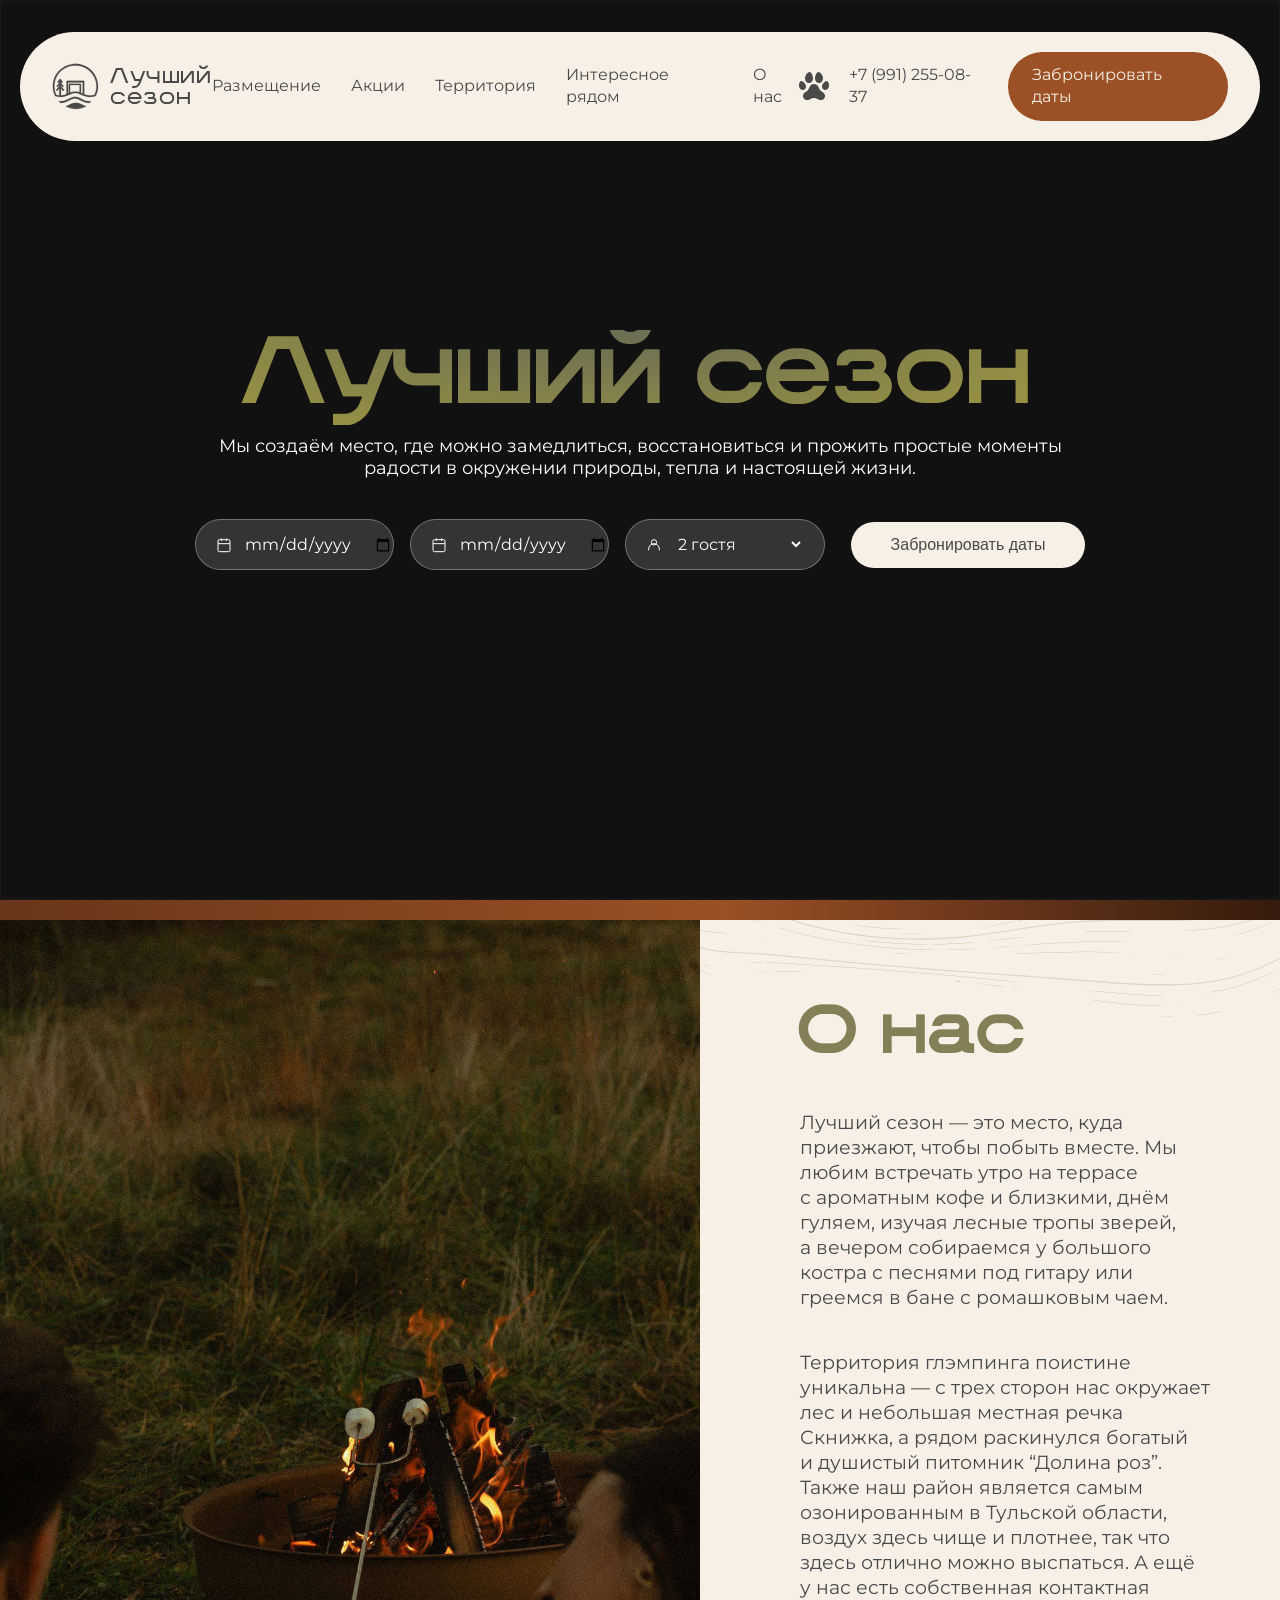
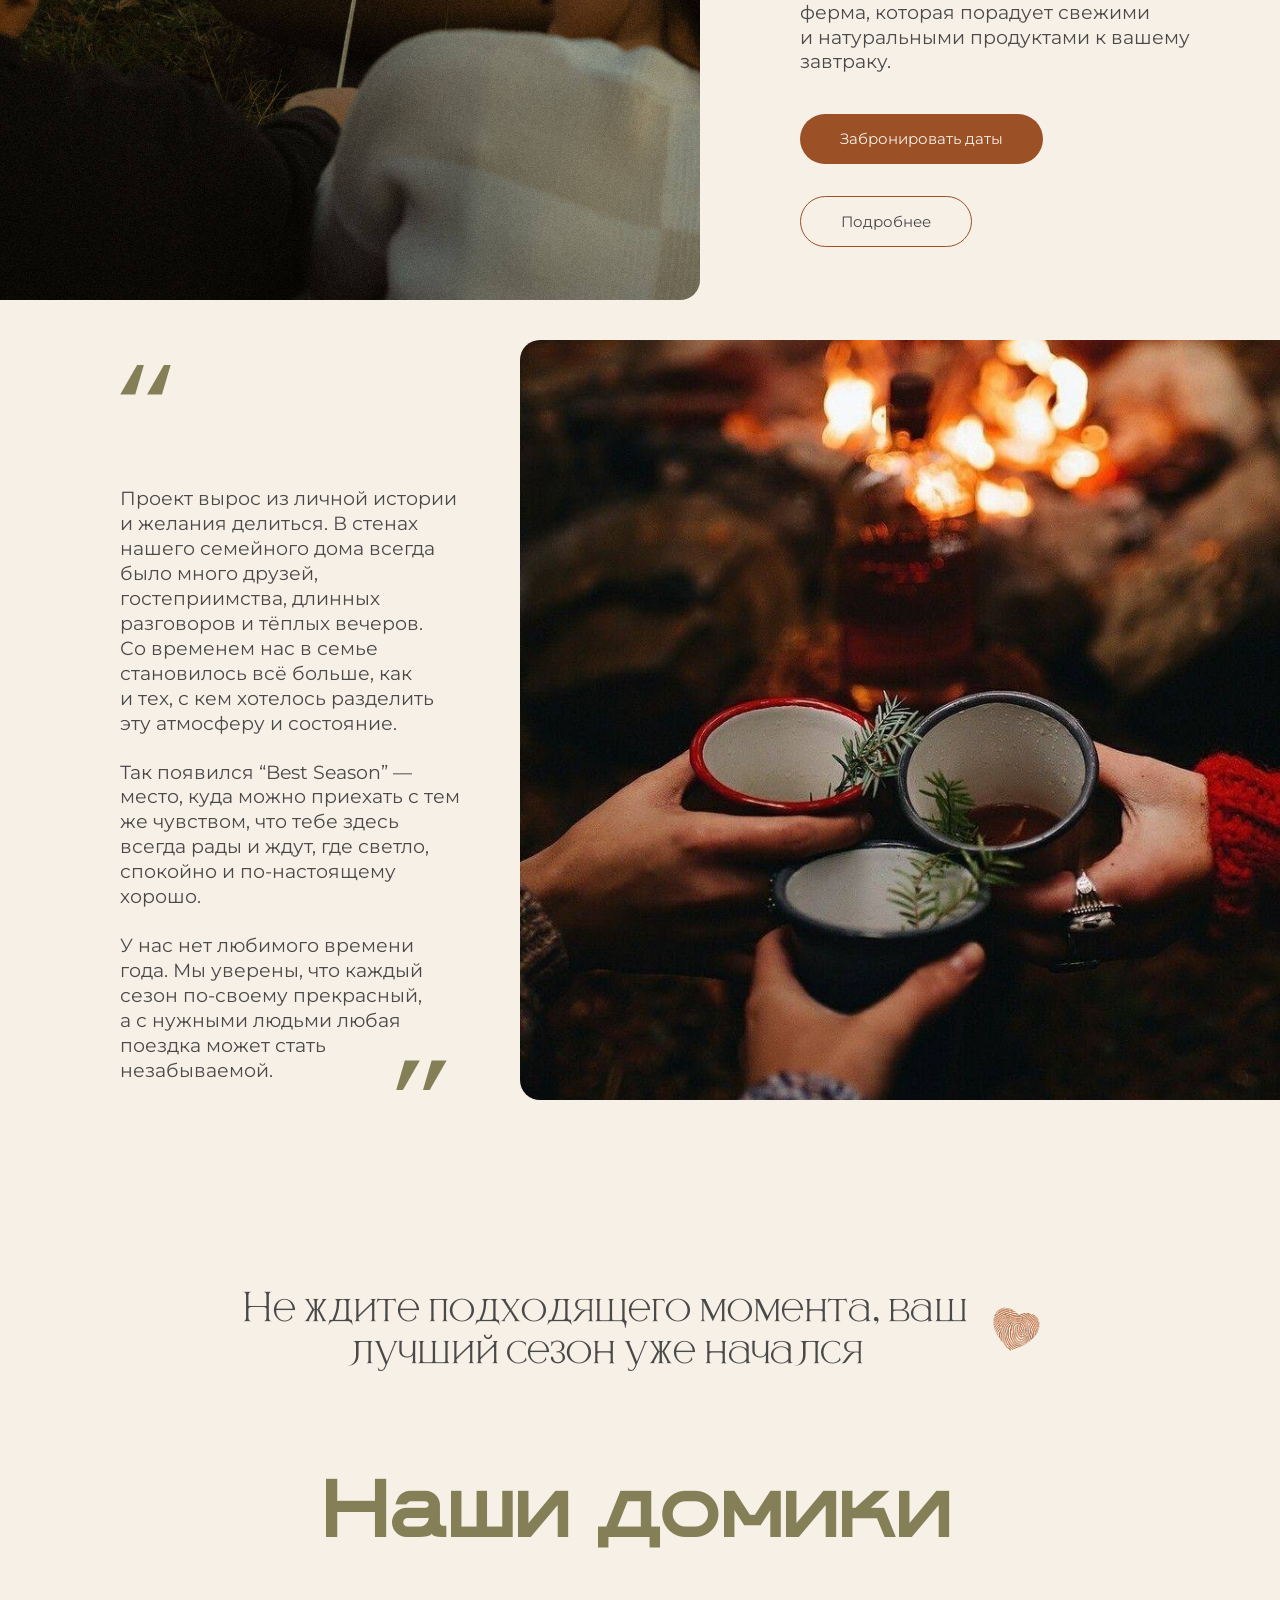
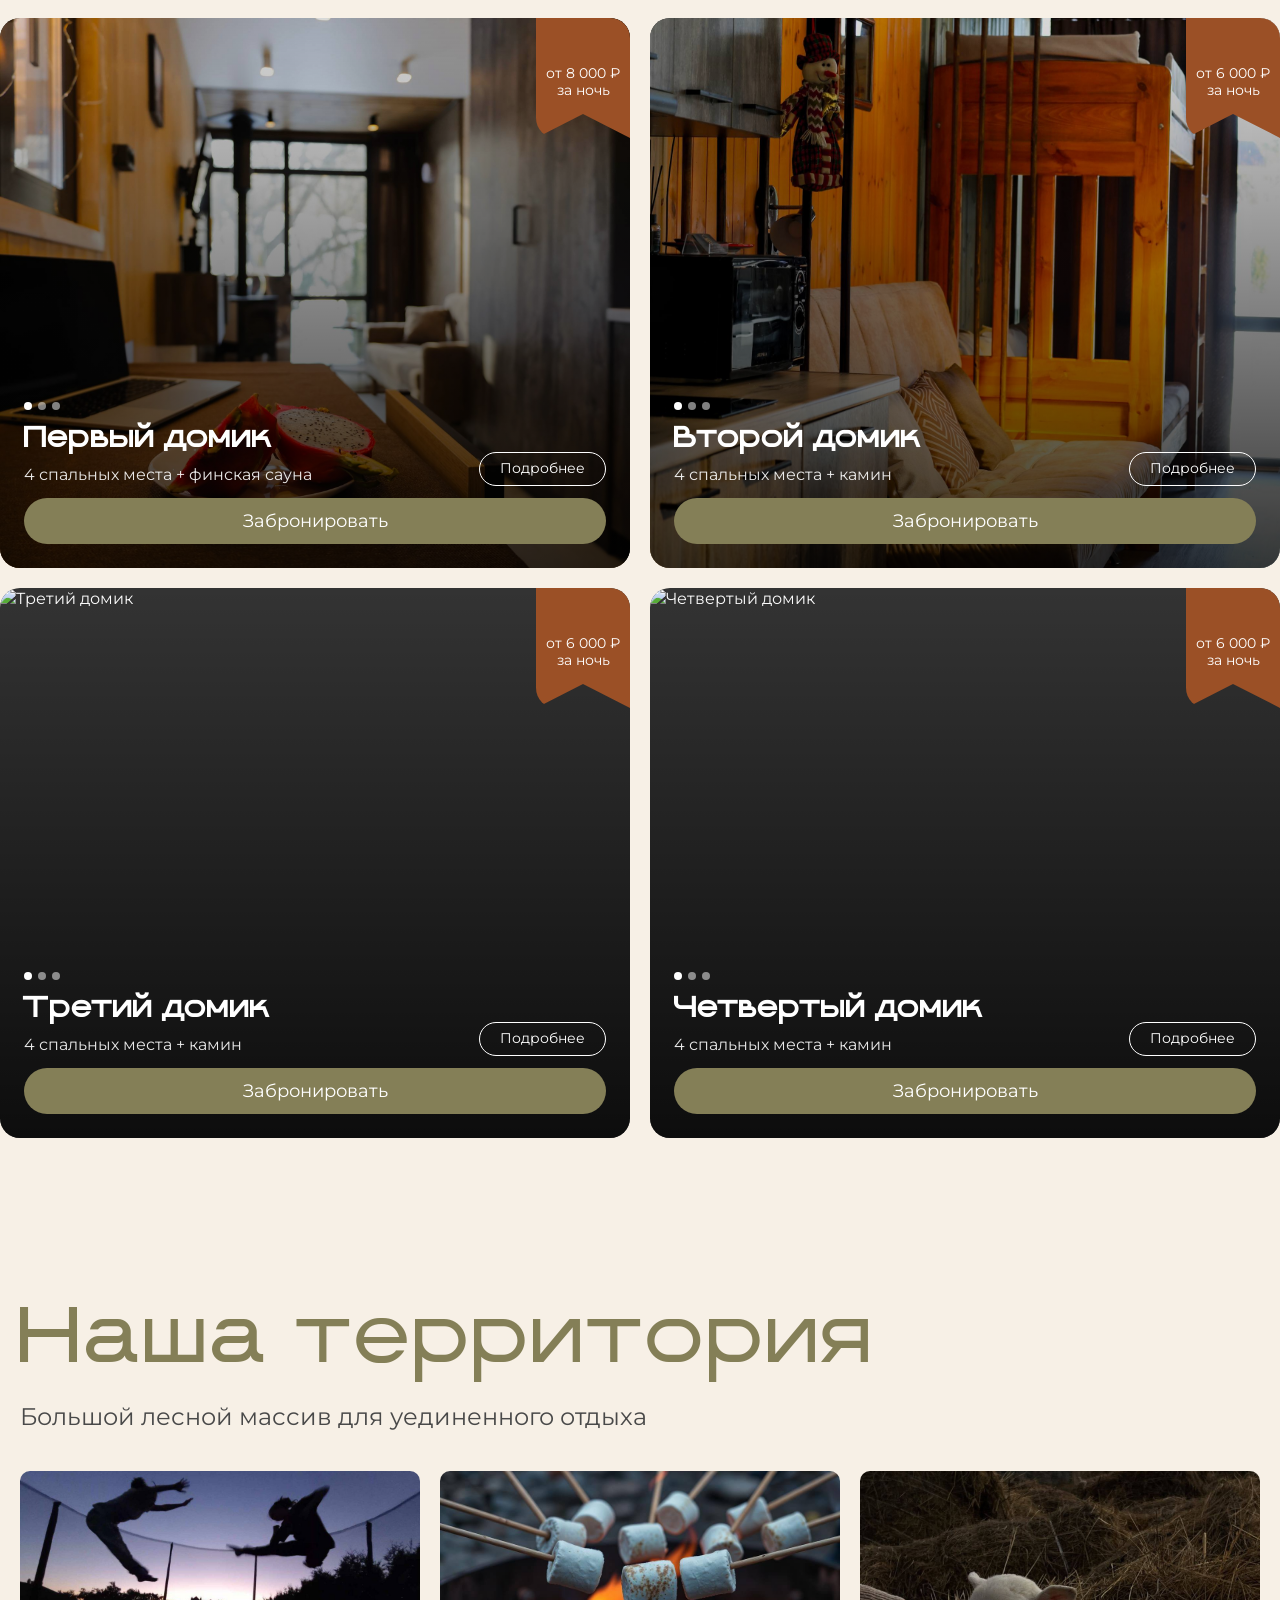
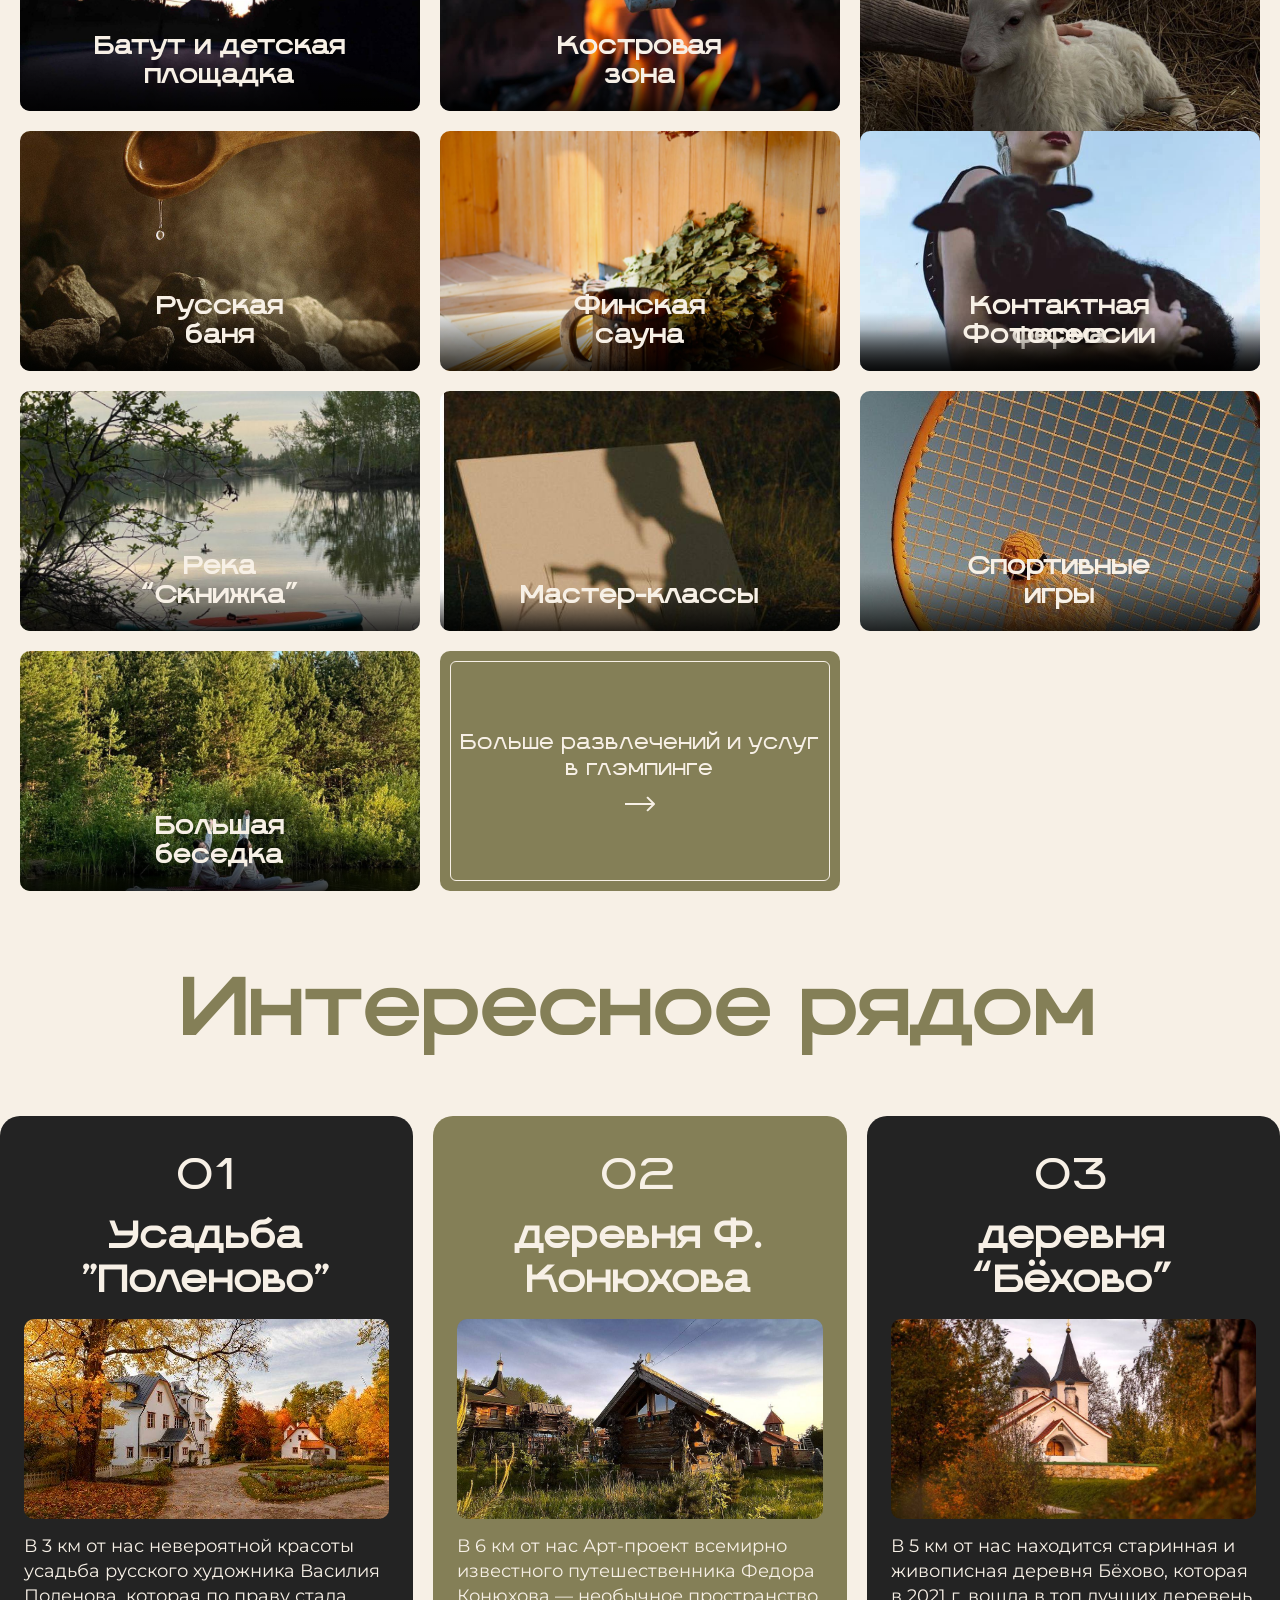
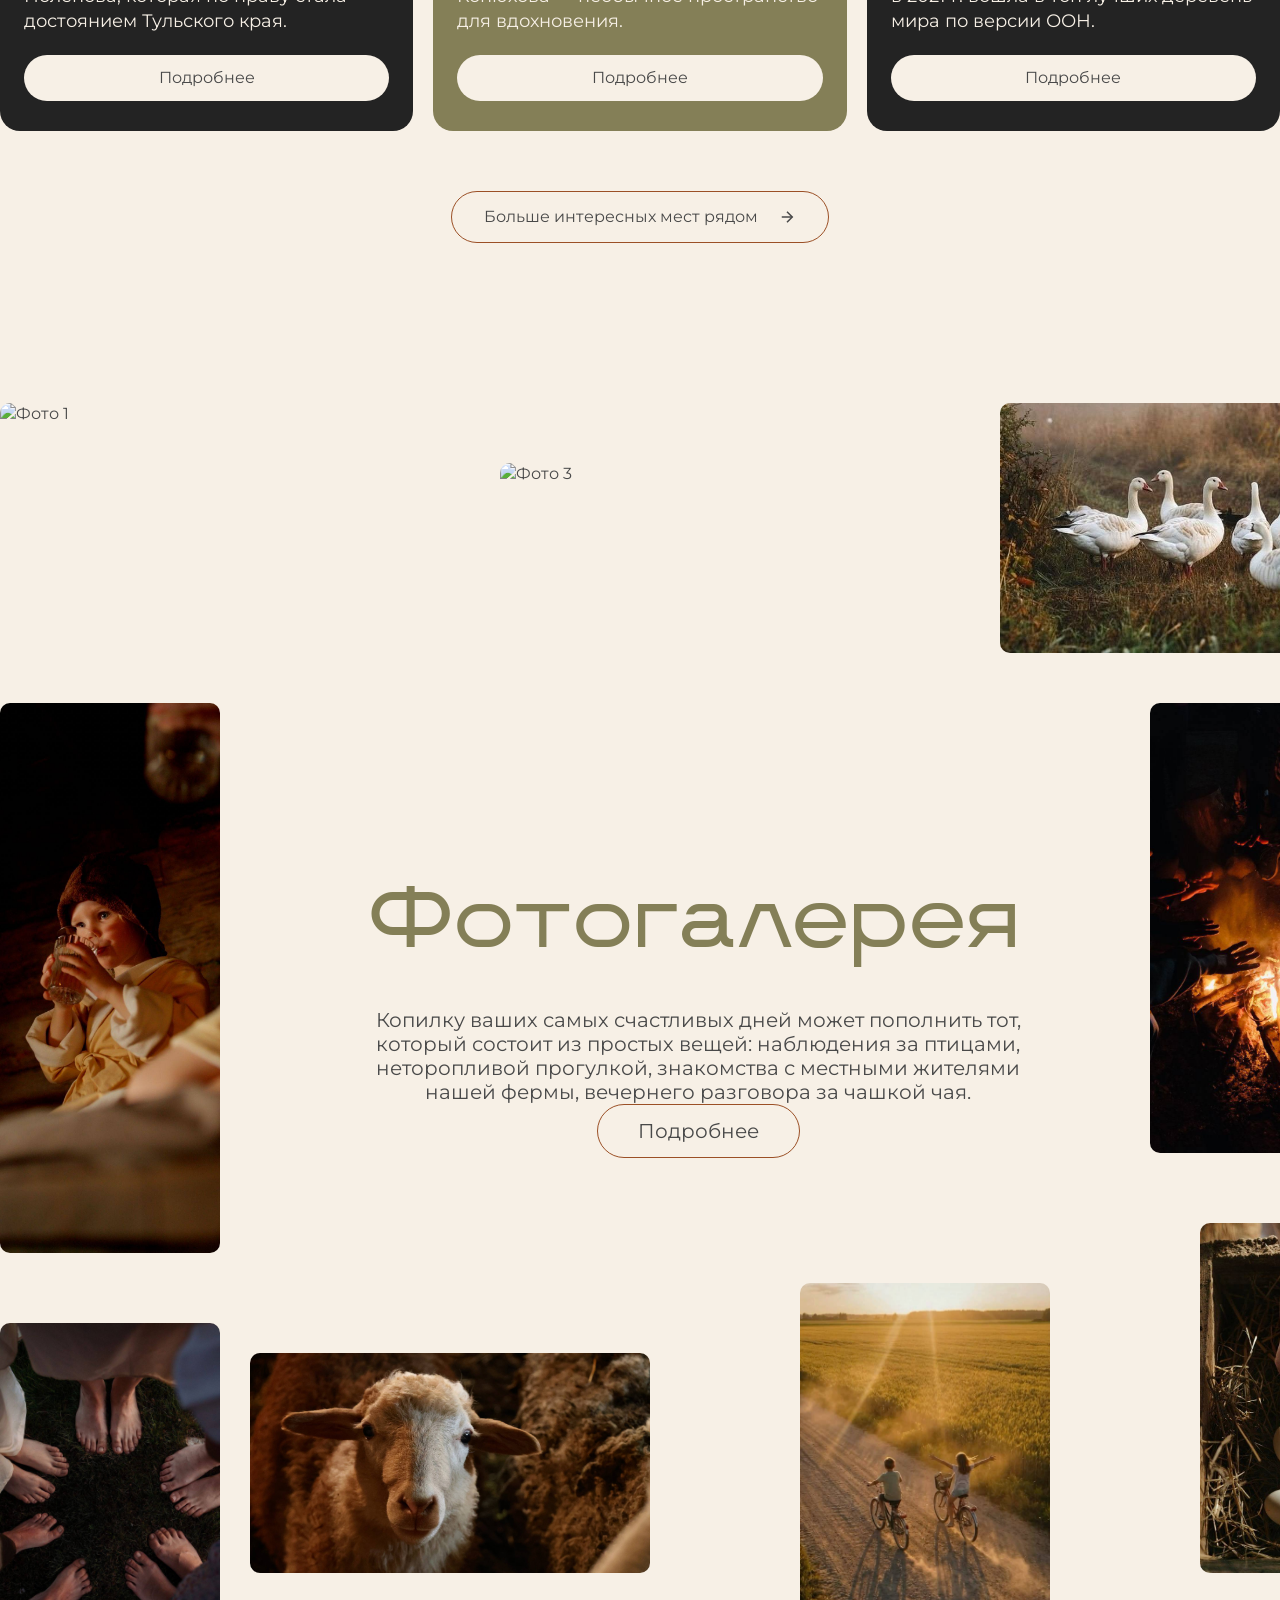
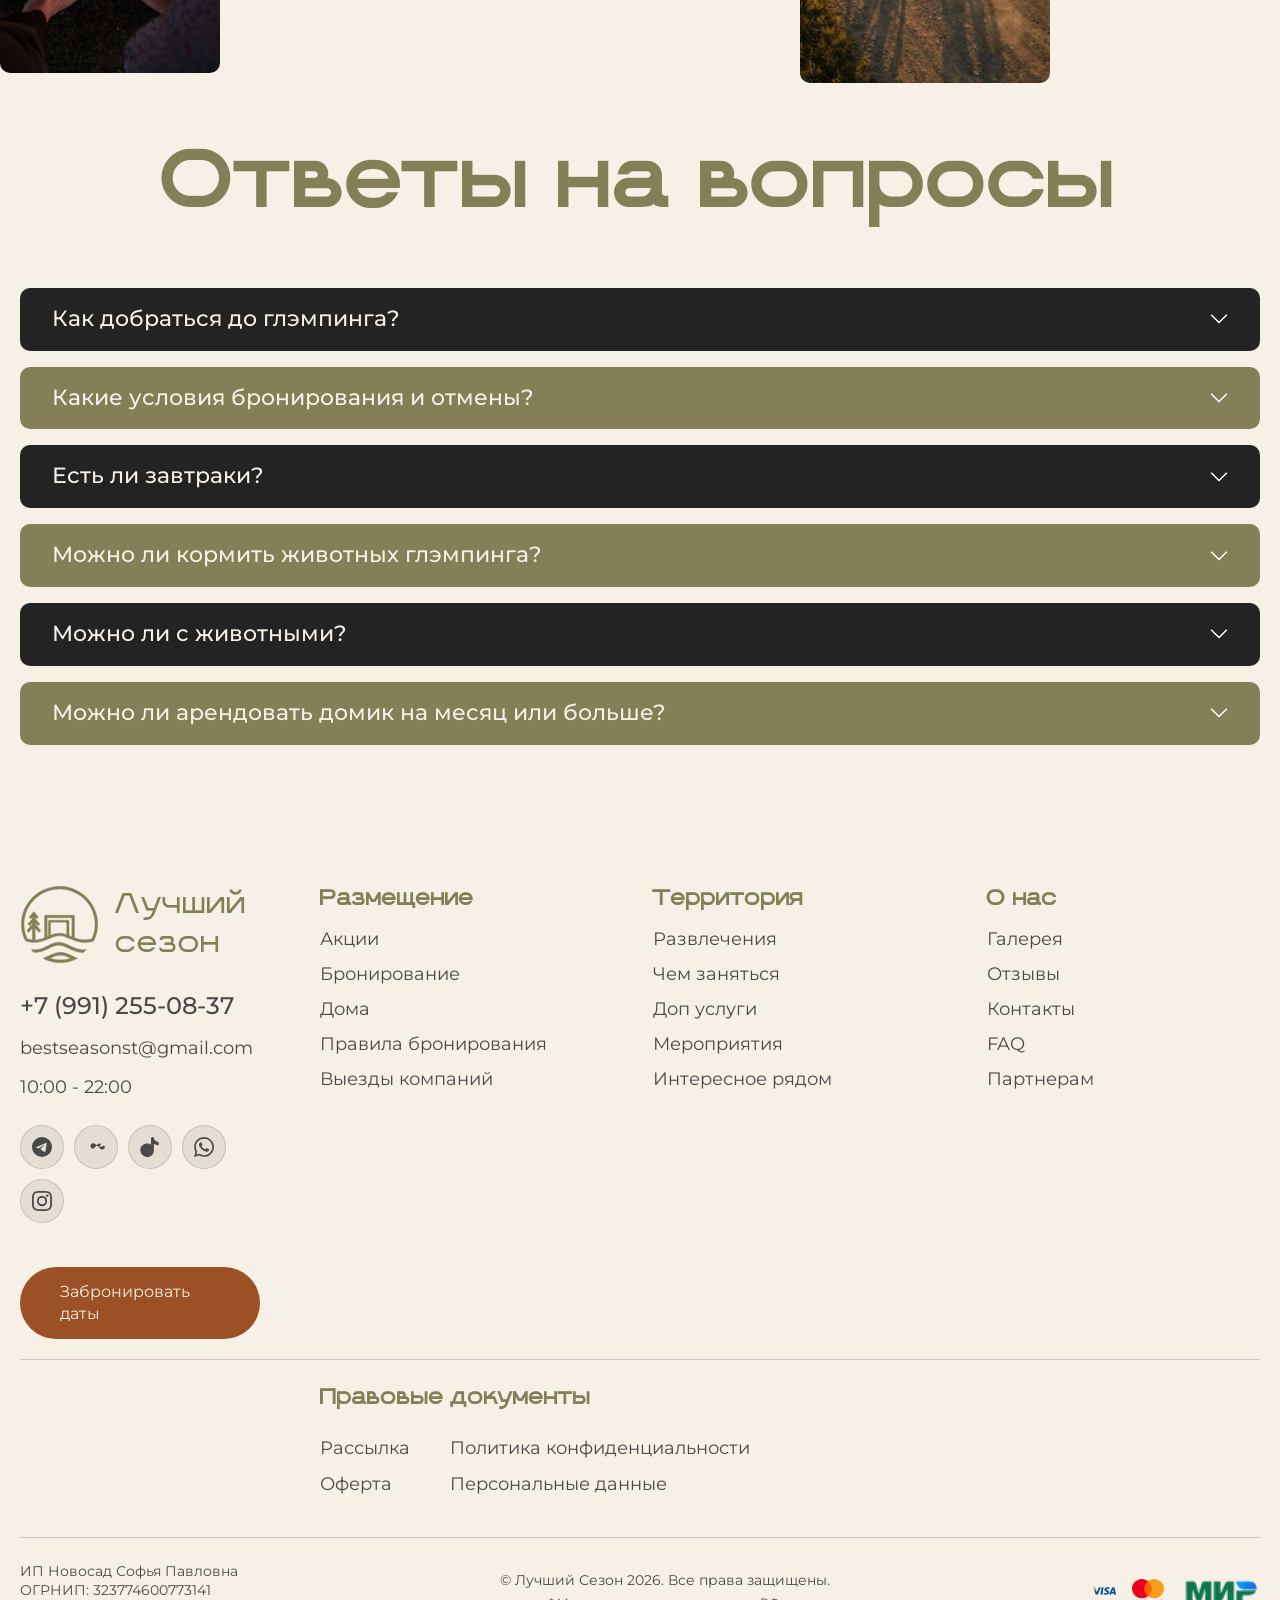
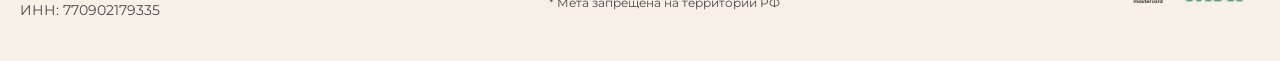
==== index.html @ dddaacb0 "выфв" ====
<!DOCTYPE html>
<html lang="ru">
<head>
  <meta charset="UTF-8" />
  <meta name="viewport" content="width=device-width, initial-scale=1.0" />
  <title>Лучший сезон — глэмпинг</title>
  <link rel="preconnect" href="https://fonts.googleapis.com" />
  <link rel="preconnect" href="https://fonts.gstatic.com" crossorigin />
  <link href="https://fonts.googleapis.com/css2?family=Montserrat:wght@400;500;600&display=swap" rel="stylesheet" />
  <link rel="stylesheet" href="static/css/index.css" />
</head>
<body>

  <header class="header">
    <a href="#" class="logo">
      <img src="static/images/logo.svg" alt="Лучший сезон" width="47" height="47" />
      <div class="logo-text">
        <span>Лучший</span>
        <span>сезон</span>
      </div>
    </a>

    <nav>
      <a href="#">Размещение</a>
      <a href="#">Акции</a>
      <a href="#">Территория</a>
      <a href="#">Интересное рядом</a>
      <a href="#">О нас</a>
    </nav>

    <div class="actions">
      <svg class="paw-icon" width="30" height="28" viewBox="0 0 30 28" fill="none" xmlns="http://www.w3.org/2000/svg">
        <g clip-path="url(#clip0_2102_3126)">
          <path d="M16 6.47324C16 4.13333 17.318 0 19.5268 0C21.7357 0 24 3.97295 24 6.47324C24 8.97354 22.2093 11 20 11C17.7907 11 16 8.97311 16 6.47324Z" fill="#494949"/>
          <path d="M24.4429 27.1753C23.3884 27.9823 22.0624 28.1293 20.8283 27.9042C19.5942 27.6791 18.4232 27.1131 17.2567 26.5768C17.2493 26.5734 17.2419 26.5701 17.2346 26.5668C15.8139 25.9147 14.1861 25.9147 12.7654 26.5668C12.7577 26.5701 12.7503 26.5734 12.7429 26.5772C11.5764 27.1135 10.4054 27.6795 9.1713 27.9046C7.93717 28.1297 6.61079 27.9831 5.55665 27.1757C4.50211 26.3688 3.79484 24.8074 4.05356 23.3317C4.29177 21.9751 5.24423 20.9768 6.22251 20.2517C7.20079 19.5266 8.28035 18.9468 9.07126 17.9419C9.88677 16.9056 10.3144 15.518 10.9905 14.3443C11.0004 14.3267 11.0106 14.3092 11.0213 14.2912C12.8175 11.2363 17.1829 11.2363 18.9787 14.2912C18.989 14.3092 18.9992 14.3267 19.0095 14.3443C19.6856 15.518 20.1132 16.9056 20.9287 17.9419C21.7197 18.9468 22.7992 19.5266 23.7775 20.2517C24.7558 20.9768 25.7082 21.9751 25.9464 23.3317C26.2052 24.8074 25.4979 26.3688 24.4433 27.1757L24.4429 27.1753Z" fill="#494949"/>
          <path d="M4.9274 17.7822C3.17059 18.4739 1.11714 17.4637 0.340609 15.5258C-0.43592 13.5879 0.130159 9.79961 1.88697 9.10789C3.64379 8.41617 5.97547 11.2071 6.70221 13.021C7.47874 14.9589 6.68422 17.0904 4.92782 17.7822H4.9274Z" fill="#494949"/>
          <path d="M6.00042 6.47324C6.00042 3.97295 8.26427 0 10.4732 0C12.682 0 14 4.13333 14 6.47324C14 8.97311 12.2093 11 10 11C7.7907 11 6 8.97311 6 6.47324H6.00042Z" fill="#494949"/>
          <path d="M29.659 15.5258C28.8825 17.4637 26.8287 18.4739 25.0723 17.7822C23.3156 17.0904 22.5211 14.9589 23.298 13.021C24.0247 11.2075 26.3563 8.41616 28.1131 9.10788C29.8698 9.7996 30.4359 13.5879 29.6594 15.5258H29.659Z" fill="#494949"/>
        </g>
        <defs>
          <clipPath id="clip0_2102_3126"><rect width="30" height="28" fill="white"/></clipPath>
        </defs>
      </svg>
      <span class="phone">+7 (991) 255-08-37</span>
      <a href="#" class="btn-book">Забронировать даты</a>
    </div>
  </header>

  <section class="hero">
    <div class="hero-bg"></div>
    <div class="hero-content">
      <h1 class="hero-title">Лучший сезон</h1>
      <p class="hero-subtitle">
        Мы создаём место, где можно замедлиться, восстановиться и&nbsp;прожить простые моменты радости в&nbsp;окружении природы, тепла и&nbsp;настоящей жизни.
      </p>
      <div class="hero-form">
        <div class="field">
          <svg width="16" height="16" viewBox="0 0 24 24" fill="none" stroke="white" stroke-width="1.5"><rect x="3" y="4" width="18" height="18" rx="2"/><path d="M3 10h18"/><path d="M8 2v4"/><path d="M16 2v4"/></svg>
          <input type="date" class="hero-date-input" value="" placeholder="Дата въезда" />
        </div>
        <div class="field">
          <svg width="16" height="16" viewBox="0 0 24 24" fill="none" stroke="white" stroke-width="1.5"><rect x="3" y="4" width="18" height="18" rx="2"/><path d="M3 10h18"/><path d="M8 2v4"/><path d="M16 2v4"/></svg>
          <input type="date" class="hero-date-input" value="" placeholder="Дата выезда" />
        </div>
        <div class="field">
          <svg width="16" height="16" viewBox="0 0 24 24" fill="none" stroke="white" stroke-width="1.5"><circle cx="12" cy="8" r="4"/><path d="M4 20v-2a8 8 0 0 1 16 0v2"/></svg>
          <select class="hero-guest-select">
            <option value="1" style="color: #494949;">1 гость</option>
            <option value="2" style="color: #494949;" selected>2 гостя</option>
            <option value="3" style="color: #494949;">3 гостя</option>
            <option value="4" style="color: #494949;">4 гостя</option>
            <option value="5" style="color: #494949;">5 гостей</option>
            <option value="6" style="color: #494949;">6 гостей</option>
            <option value="7" style="color: #494949;">7 гостей</option>
            <option value="8" style="color: #494949;">8 гостей</option>
          </select>
        </div>
        <button class="btn btn-light">Забронировать даты</button>
      </div>
    </div>
  </section>

  <div class="divider"></div>

  <section class="about">
    <div class="about-image"></div>
    <div class="about-content">
      <h2 class="about-title">О нас</h2>
      <p class="about-text">
        Лучший сезон — это место, куда приезжают, чтобы побыть вместе. Мы любим встречать утро на&nbsp;террасе с&nbsp;ароматным кофе и&nbsp;близкими, днём гуляем, изучая лесные тропы зверей, а&nbsp;вечером собираемся у&nbsp;большого костра с&nbsp;песнями под&nbsp;гитару или греемся в&nbsp;бане с&nbsp;ромашковым чаем.
      </p>
      <p class="about-text">
        Территория глэмпинга поистине уникальна — с&nbsp;трех сторон нас окружает лес и&nbsp;небольшая местная речка Скнижка, а&nbsp;рядом раскинулся богатый и&nbsp;душистый питомник “Долина роз”. Также наш район является самым озонированным в&nbsp;Тульской области, воздух здесь чище и&nbsp;плотнее, так что здесь отлично можно выспаться. А&nbsp;ещё у&nbsp;нас есть собственная контактная ферма, которая порадует свежими и&nbsp;натуральными продуктами к&nbsp;вашему завтраку.
      </p>
      <div class="about-actions">
        <a href="#" class="btn btn-primary">Забронировать даты</a>
        <a href="#" class="btn btn-outline">Подробнее</a>
      </div>
    </div>
  </section>

  <section class="quote">
    <div class="quote-inner">
      <div class="quote-text">
        <div class="quote-mark">“</div>
        <p>
          Проект вырос из&nbsp;личной истории и&nbsp;желания делиться. В&nbsp;стенах нашего семейного дома всегда было много друзей, гостеприимства, длинных разговоров и&nbsp;тёплых вечеров. Со&nbsp;временем нас в&nbsp;семье становилось всё больше, как и&nbsp;тех, с&nbsp;кем хотелось разделить эту атмосферу и&nbsp;состояние.
        </p>
        <p>
          Так появился “Best Season” — место, куда можно приехать с&nbsp;тем же чувством, что тебе здесь всегда рады и&nbsp;ждут, где светло, спокойно и&nbsp;по-настоящему хорошо.
        </p>
        <p>
          У нас нет любимого времени года. Мы уверены, что каждый сезон по-своему прекрасный, а&nbsp;с&nbsp;нужными людьми любая поездка может стать незабываемой.
        </p>
        <div class="quote-mark-end">”</div>
      </div>
      <div class="quote-image"></div>
    </div>
  </section>

  <section class="slogan container">
    <h2>
      <span class="slogan-text">Не ждите подходящего момента, ваш лучший сезон уже начался</span>
      <img src="static/images/heart.png" alt="heart" class="heart-icon" />
    </h2>
  </section>

  <section class="houses container">
    <h2 class="section-title">Наши домики</h2>
    <div class="houses-grid">
      <div class="house-card">
        <img src="static/images/houses/house-1.jpg" alt="Первый домик" />
        <div class="overlay"></div>
        <div class="price-tag">от 8 000 ₽<br>за ночь</div>
        <div class="content">
          <div class="content-row">
            <div class="left-col">
              <div class="dots"><span></span><span></span><span></span></div>
              <h3>Первый домик</h3>
              <p>4 спальных места + финская сауна</p>
            </div>
            <a href="#" class="btn btn-outline btn-detail">Подробнее</a>
          </div>
          <button class="btn btn-gold btn-book-house">Забронировать</button>
        </div>
      </div>
      <div class="house-card">
        <img src="static/images/houses/house-2.png" alt="Второй домик" />
        <div class="overlay"></div>
        <div class="price-tag">от 6 000 ₽<br>за ночь</div>
        <div class="content">
          <div class="content-row">
            <div class="left-col">
              <div class="dots"><span></span><span></span><span></span></div>
              <h3>Второй домик</h3>
              <p>4 спальных места + камин</p>
            </div>
            <a href="#" class="btn btn-outline btn-detail">Подробнее</a>
          </div>
          <button class="btn btn-gold btn-book-house">Забронировать</button>
        </div>
      </div>
      <div class="house-card">
        <img src="static/images/houses/house-3.png" alt="Третий домик" />
        <div class="overlay"></div>
        <div class="price-tag">от 6 000 ₽<br>за ночь</div>
        <div class="content">
          <div class="content-row">
            <div class="left-col">
              <div class="dots"><span></span><span></span><span></span></div>
              <h3>Третий домик</h3>
              <p>4 спальных места + камин</p>
            </div>
            <a href="#" class="btn btn-outline btn-detail">Подробнее</a>
          </div>
          <button class="btn btn-gold btn-book-house">Забронировать</button>
        </div>
      </div>
      <div class="house-card">
        <img src="static/images/houses/house-4.png" alt="Четвертый домик" />
        <div class="overlay"></div>
        <div class="price-tag">от 6 000 ₽<br>за ночь</div>
        <div class="content">
          <div class="content-row">
            <div class="left-col">
              <div class="dots"><span></span><span></span><span></span></div>
              <h3>Четвертый домик</h3>
              <p>4 спальных места + камин</p>
            </div>
            <a href="#" class="btn btn-outline btn-detail">Подробнее</a>
          </div>
          <button class="btn btn-gold btn-book-house">Забронировать</button>
        </div>
      </div>
    </div>
  </section>

  <section class="territory-wrapper">
    <div class="territory-title-block">
      <h2>Наша территория</h2>
      <p>Большой лесной массив для уединенного отдыха</p>
    </div>

    <div class="territory-grid">
      <div class="territory-item item-farm">
        <img class="bg-img" src="static/images/territory/territory-farm.png" alt="Контактная ферма" />
        <div class="default-state">
          <div class="title">Контактная<br>ферма</div>
        </div>
        <div class="hover-state">
          <div class="hover-content">
            <div class="title">Контактная<br>ферма</div>
            <div class="desc">Покормить животных, приобрести фермерские продукты или даже научиться доить корову.</div>
            <a href="#" class="btn-detail">Подробнее</a>
          </div>
        </div>
      </div>

      <div class="territory-item item-batut">
        <img class="bg-img" src="static/images/territory/territory-playground.png" alt="Батут и детская площадка" />
        <div class="default-state">
          <div class="title">Батут и детская<br>площадка</div>
        </div>
        <div class="hover-state">
          <div class="hover-content">
            <div class="title">Батут и детская<br>площадка</div>
            <div class="desc">Нашим маленьким постояльцам точно не будет скучно.</div>
            <a href="#" class="btn-detail">Подробнее</a>
          </div>
        </div>
      </div>

      <div class="territory-item item-kostrovaya">
        <img class="bg-img" src="static/images/territory/territory-bonfire.png" alt="Костровая зона" />
        <div class="default-state">
          <div class="title">Костровая<br>зона</div>
        </div>
        <div class="hover-state">
          <div class="hover-content">
            <div class="title">Костровая<br>зона</div>
            <div class="desc">Sed ut perspiciatis unde omnis iste natus error dicta sunt explicabo.</div>
            <a href="#" class="btn-detail">Подробнее</a>
          </div>
        </div>
      </div>

      <div class="territory-item item-sport">
        <img class="bg-img" src="static/images/territory/territory-sports.png" alt="Спортивные игры" />
        <div class="default-state">
          <div class="title">Спортивные<br>игры</div>
        </div>
        <div class="hover-state">
          <div class="hover-content">
            <div class="title">Спортивные<br>игры</div>
            <div class="desc">Волейбольная площадка, бадминтон, детский футбол и др.</div>
            <a href="#" class="btn-detail">Подробнее</a>
          </div>
        </div>
      </div>

      <div class="territory-item item-banya">
        <img class="bg-img" src="static/images/territory/territory-banya.png" alt="Русская баня" />
        <div class="default-state">
          <div class="title">Русская<br>баня</div>
        </div>
        <div class="hover-state">
          <div class="hover-content">
            <div class="title">Русская<br>баня</div>
            <div class="desc">Баня на дровах в лучших традициях парного искусства.</div>
            <a href="#" class="btn-detail">Подробнее</a>
          </div>
        </div>
      </div>

      <div class="territory-item item-sauna">
        <img class="bg-img" src="static/images/territory/territory-sauna.jpg" alt="Финская сауна" />
        <div class="default-state">
          <div class="title">Финская<br>сауна</div>
        </div>
        <div class="hover-state">
          <div class="hover-content">
            <div class="title">Финская<br>сауна</div>
            <div class="desc">Собственная финская сауна, не ограничена в использовании.</div>
            <a href="#" class="btn-detail">Подробнее</a>
          </div>
        </div>
      </div>

      <div class="territory-item item-photo">
        <img class="bg-img" src="static/images/territory/territory-photo.png" alt="Фотосессии" />
        <div class="default-state">
          <div class="title">Фотосессии</div>
        </div>
        <div class="hover-state">
          <div class="hover-content">
            <div class="title">Фотосессии</div>
            <div class="desc">Уникальность нашей локации оценила и съёмочная команда Алины Загитовой, организуем фотосессию и вам.</div>
            <a href="#" class="btn-detail">Подробнее</a>
          </div>
        </div>
      </div>

      <div class="territory-item item-river">
        <img class="bg-img" src="static/images/territory/territory-river.png" alt="Река Скнижка" />
        <div class="default-state">
          <div class="title">Река<br>“Скнижка”</div>
        </div>
        <div class="hover-state">
          <div class="hover-content">
            <div class="title">Река<br>“Скнижка”</div>
            <div class="desc">Арендовать сапборд, порыбачить или просто предаться “водной медитации”, слушая журчание реки.</div>
            <a href="#" class="btn-detail">Подробнее</a>
          </div>
        </div>
      </div>

      <div class="territory-item item-besedka">
        <img class="bg-img" src="static/images/territory/territory-river2.png" alt="Большая беседка" />
        <div class="default-state">
          <div class="title">Большая<br>беседка</div>
        </div>
        <div class="hover-state">
          <div class="hover-content">
            <div class="title">Большая<br>беседка</div>
            <div class="desc">Идеальное решение для проведения мероприятий и ужинов в большой компании.</div>
            <a href="#" class="btn-detail">Подробнее</a>
          </div>
        </div>
      </div>

      <div class="territory-item item-master">
        <img class="bg-img" src="static/images/territory/territory-masterclass.png" alt="Мастер-классы" />
        <div class="default-state">
          <div class="title">Мастер-классы</div>
        </div>
        <div class="hover-state">
          <div class="hover-content">
            <div class="title">Мастер-классы</div>
            <div class="desc">В летний сезон и по праздникам у нас проходят различные мастер-классы по живописи, флористике, йога-практики и другие активности.</div>
            <a href="#" class="btn-detail">Подробнее</a>
          </div>
        </div>
      </div>

      <div class="territory-more">
        <div class="border-rect"></div>
        <div class="more-content">
          <span>Больше развлечений и услуг в глэмпинге</span>
          <svg width="30" height="16" viewBox="0 0 30 16" fill="none" xmlns="http://www.w3.org/2000/svg">
            <path d="M29.7071 8.70711C30.0976 8.31658 30.0976 7.68342 29.7071 7.29289L23.3431 0.928932C22.9526 0.538408 22.3195 0.538408 21.9289 0.928932C21.5384 1.31946 21.5384 1.95262 21.9289 2.34315L27.5858 8L21.9289 13.6569C21.5384 14.0474 21.5384 14.6805 21.9289 15.0711C22.3195 15.4616 22.9526 15.4616 23.3431 15.0711L29.7071 8.70711ZM0 9H29V7H0V9Z" fill="#F7F0E6"/>
          </svg>
        </div>
      </div>
    </div>
  </section>

  <section class="nearby container">
    <h2 class="section-title">Интересное рядом</h2>
    <div class="nearby-grid">
      <div class="nearby-card"><div class="number">01</div><h3>Усадьба "Поленово"</h3><img class="image" src="static/images/intresting_nearby/nearby-polenovo.png" /><p>В 3 км от нас невероятной красоты усадьба русского художника Василия Поленова, которая по праву стала достоянием Тульского края.</p><a href="#" class="btn btn-light">Подробнее</a></div>
      <div class="nearby-card gold"><div class="number">02</div><h3>деревня Ф. Конюхова</h3><img class="image" src="static/images/intresting_nearby/nearby-konyukhov.png" /><p>В 6 км от нас Арт-проект всемирно известного путешественника Федора Конюхова — необычное пространство для вдохновения.</p><a href="#" class="btn btn-light">Подробнее</a></div>
      <div class="nearby-card"><div class="number">03</div><h3>деревня “Бёхово”</h3><img class="image" src="static/images/intresting_nearby/nearby-bekhovo.png" /><p>В 5 км от нас находится старинная и живописная деревня Бёхово, которая в 2021 г. вошла в топ лучших деревень мира по версии ООН.</p><a href="#" class="btn btn-light">Подробнее</a></div>
    </div>
    <div class="nearby-more"><a href="#" class="btn btn-outline">Больше интересных мест рядом <svg width="18" height="18" viewBox="0 0 24 24" fill="none" stroke="#494949" stroke-width="2"><path d="M5 12h14"/><path d="M12 5l7 7-7 7"/></svg></a></div>
  </section>

  <section class="gallery-section">
    <img class="gallery-img gallery-img-1" src="static/images/photogallery/gallery-6.png" alt="Фото 1" />
    <img class="gallery-img gallery-img-2" src="static/images/photogallery/gallery-1.png" alt="Фото 2" />
    <img class="gallery-img gallery-img-3" src="static/images/photogallery/gallery-9.png" alt="Фото 3" />
    <img class="gallery-img gallery-img-4" src="static/images/photogallery/gallery-10.png" alt="Фото 4" />
    <img class="gallery-img gallery-img-5" src="static/images/photogallery/gallery-3.png" alt="Фото 5" />
    <img class="gallery-img gallery-img-6" src="static/images/photogallery/gallery-12.png" alt="Фото 6" />
    <img class="gallery-img gallery-img-7" src="static/images/photogallery/gallery-4.png" alt="Фото 7" />
    <img class="gallery-img gallery-img-8" src="static/images/photogallery/gallery-11.png" alt="Фото 8" />
    <img class="gallery-img gallery-img-9" src="static/images/photogallery/gallery-7.png" alt="Фото 9" />
    
    <div class="gallery-center">
      <div class="gallery-title">Фотогалерея</div>
      <div class="gallery-desc">
        Копилку ваших самых счастливых дней может пополнить тот, который состоит из простых вещей: наблюдения за птицами, неторопливой прогулкой, знакомства с местными жителями нашей фермы, вечернего разговора за чашкой чая.
      <a href="#" class="btn-gallery">Подробнее</a>
    </div>
  </section>

  

  <section class="faq container">
    <h2>Ответы на вопросы</h2>
    <div class="faq-list">
      <div class="faq-item dark"><span>Как добраться до глэмпинга?</span><svg width="18" height="10" viewBox="0 0 24 14" fill="none" stroke="white" stroke-width="2"><path d="M1 1l11 11L23 1"/></svg></div>
      <div class="faq-item gold"><span>Какие условия бронирования и отмены?</span><svg width="18" height="10" viewBox="0 0 24 14" fill="none" stroke="white" stroke-width="2"><path d="M1 1l11 11L23 1"/></svg></div>
      <div class="faq-item dark"><span>Есть ли завтраки?</span><svg width="18" height="10" viewBox="0 0 24 14" fill="none" stroke="white" stroke-width="2"><path d="M1 1l11 11L23 1"/></svg></div>
      <div class="faq-item gold"><span>Можно ли кормить животных глэмпинга?</span><svg width="18" height="10" viewBox="0 0 24 14" fill="none" stroke="white" stroke-width="2"><path d="M1 1l11 11L23 1"/></svg></div>
      <div class="faq-item dark"><span>Можно ли с животными?</span><svg width="18" height="10" viewBox="0 0 24 14" fill="none" stroke="white" stroke-width="2"><path d="M1 1l11 11L23 1"/></svg></div>
      <div class="faq-item gold"><span>Можно ли арендовать домик на месяц или больше?</span><svg width="18" height="10" viewBox="0 0 24 14" fill="none" stroke="white" stroke-width="2"><path d="M1 1l11 11L23 1"/></svg></div>
    </div>
  </section>

  <footer class="footer">
    <div class="footer-inner">
      <!-- Левый блок: Логотип + Контакты + Соцсети + Кнопка -->
      <div class="footer-col footer-col-left">
        <div class="footer-logo">
          <img src="static/images/logo2.svg" alt="Лучший сезон" width="50" height="50" />
          <span>Лучший сезон</span>
        </div>
        <div class="footer-contacts">
          <div style="font-size: 24px; font-weight: 500;">+7 (991) 255-08-37</div>
          <div>bestseasonst@gmail.com</div>
          <div>10:00 - 22:00</div>
        </div>
        <div class="footer-socials">
          <a href="#"><svg width="20" height="20" viewBox="0 0 24 24" fill="#494949"><path d="M11.944 0A12 12 0 0 0 0 12a12 12 0 0 0 12 12 12 12 0 0 0 12-12A12 12 0 0 0 12 0a12 12 0 0 0-.056 0zm4.962 7.224c.1-.002.321.023.465.14a.506.506 0 0 1 .171.325c.016.093.036.306.02.472-.18 1.898-.962 6.502-1.36 8.627-.168.9-.499 1.201-.82 1.23-.696.065-1.225-.46-1.9-.902-1.056-.693-1.653-1.124-2.678-1.8-1.185-.78-.417-1.21.258-1.91.177-.184 3.247-2.977 3.307-3.23.007-.032.014-.15-.056-.212s-.174-.041-.249-.024c-.106.024-1.793 1.14-5.061 3.345-.48.33-.913.49-1.302.48-.428-.008-1.252-.241-1.865-.44-.752-.245-1.349-.374-1.297-.789.027-.216.325-.437.893-.663 3.498-1.524 5.83-2.529 6.998-3.014 3.332-1.386 4.025-1.627 4.476-1.635z"/></svg></a>
          <a href="#"><svg width="20" height="20" viewBox="0 0 24 24" fill="#494949"><path d="M15.684 12.182c.355-.472.657-.905 1.012-1.377.276-.365.534-.743.773-1.134.118-.192.198-.38.245-.575.064-.266.015-.544-.126-.785-.145-.246-.377-.43-.648-.513-.246-.076-.51-.081-.768-.03-.155.031-.306.097-.452.164-.193.089-.381.187-.559.296-.303.186-.591.395-.884.595-.137.094-.283.179-.429.262-.135.077-.28.137-.426.184-.156.05-.319.081-.48.081-.282 0-.561-.066-.816-.182-.169-.077-.323-.182-.472-.288-.266-.19-.519-.401-.772-.606-.192-.156-.39-.306-.596-.436-.258-.163-.53-.296-.812-.377-.277-.08-.566-.106-.85-.085-.307.022-.606.088-.886.196-.249.096-.48.223-.696.379-.258.187-.5.399-.71.641-.172.198-.332.404-.473.629-.152.242-.279.502-.373.773-.086.249-.138.511-.14.78-.009.492.111.987.341 1.416.192.359.447.677.756.937.183.154.386.285.596.382.29.135.608.206.929.206.376 0 .747-.096 1.107-.233.272-.104.538-.224.776-.379.249-.162.474-.356.685-.569.175-.177.333-.37.47-.577.12-.18.252-.352.373-.531l.144-.21c.097-.139.202-.27.316-.391.097-.103.209-.192.325-.266.164-.105.354-.155.542-.152.272.003.544.072.795.187.172.078.335.178.48.298.23.191.441.405.641.632.095.108.19.215.284.324.151.175.304.349.459.52.079.087.162.171.247.252.059.056.12.11.178.165.226.217.449.436.67.657.096.095.197.186.298.275.19.169.377.344.574.504.129.105.263.203.399.3.159.113.322.218.496.303.174.085.357.154.545.192.223.045.455.049.683.032.163-.012.322-.047.477-.094.282-.085.557-.194.812-.337.258-.144.506-.306.733-.495.166-.138.317-.294.456-.462.123-.15.235-.309.333-.478.064-.113.121-.231.17-.353.056-.137.101-.278.128-.422.022-.121.029-.247.015-.374-.029-.246-.12-.48-.256-.679-.13-.189-.295-.346-.488-.469-.154-.1-.323-.178-.498-.224-.163-.042-.332-.055-.498-.033-.156.02-.303.071-.44.145-.097.053-.182.122-.267.189z"/></svg></a>
          <a href="#"><svg width="20" height="20" viewBox="0 0 24 24" fill="#494949"><path d="M12.525.02c1.31-.02 2.61-.01 3.91-.02.08 1.53.63 3.09 1.75 4.17 1.12 1.11 2.7 1.62 4.24 1.79v4.03c-1.44-.05-2.89-.35-4.2-.97-.57-.26-1.1-.59-1.62-.93v8.05c0 4.38-3.62 7.92-7.95 7.92-2.88 0-5.62-1.6-7.13-4.17-1.29-2.12-1.52-4.74-.64-7.05 1.18-3.08 4.13-5.12 7.44-5.12 1.73 0 3.39.6 4.71 1.68.13-.81.14-1.64.15-2.47.02-2.02.02-4.05.02-6.07h3.98z"/></svg></a>
          <a href="#"><svg width="20" height="20" viewBox="0 0 24 24" fill="#494949"><path d="M17.472 14.382c-.297-.149-1.758-.867-2.03-.967-.273-.099-.471-.148-.67.15-.197.297-.767.966-.94 1.164-.173.199-.347.223-.644.075-.297-.15-1.255-.463-2.39-1.475-.883-.788-1.48-1.761-1.653-2.059-.173-.297-.018-.458.13-.606.134-.133.298-.347.446-.52.149-.174.198-.298.298-.497.099-.198.05-.371-.025-.52-.075-.149-.669-1.612-.916-2.207-.242-.579-.487-.5-.669-.51-.173-.008-.371-.01-.57-.01-.198 0-.52.074-.792.372-.272.297-1.04 1.016-1.04 2.479 0 1.462 1.065 2.875 1.213 3.074.149.198 2.096 3.2 5.077 4.487.709.306 1.262.489 1.694.625.712.227 1.36.195 1.871.118.571-.085 1.758-.719 2.006-1.413.248-.694.248-1.289.173-1.413-.074-.124-.272-.198-.57-.347m-5.421 7.403h-.004a9.87 9.87 0 01-5.031-1.378l-.361-.214-3.741.982.998-3.648-.235-.374a9.86 9.86 0 01-1.51-5.26c.001-5.45 4.436-9.884 9.888-9.884 2.64 0 5.122 1.03 6.988 2.898a9.825 9.825 0 012.893 6.994c-.003 5.45-4.437 9.884-9.885 9.884m8.413-18.297A11.815 11.815 0 0012.05 0C5.495 0 .16 5.335.157 11.892c0 2.096.547 4.142 1.588 5.945L.057 24l6.305-1.654a11.882 11.882 0 005.683 1.448h.005c6.554 0 11.89-5.335 11.893-11.893a11.821 11.821 0 00-3.48-8.413z"/></svg></a>
          <a href="#"><svg width="20" height="20" viewBox="0 0 24 24" fill="#494949"><path d="M12 2.163c3.204 0 3.584.012 4.85.07 3.252.148 4.771 1.691 4.919 4.919.058 1.265.069 1.645.069 4.849 0 3.205-.012 3.584-.069 4.849-.149 3.225-1.664 4.771-4.919 4.919-1.266.058-1.644.07-4.85.07-3.204 0-3.584-.012-4.849-.07-3.26-.149-4.771-1.699-4.919-4.92-.058-1.265-.07-1.644-.07-4.849 0-3.204.013-3.583.07-4.849.149-3.227 1.664-4.771 4.919-4.919 1.266-.057 1.645-.069 4.849-.069zM12 0C8.741 0 8.333.014 7.053.072 2.695.272.273 2.69.073 7.052.014 8.333 0 8.741 0 12c0 3.259.014 3.668.072 4.948.2 4.358 2.618 6.78 6.98 6.98C8.333 23.986 8.741 24 12 24c3.259 0 3.668-.014 4.948-.072 4.354-.2 6.782-2.618 6.979-6.98.059-1.28.073-1.689.073-4.948 0-3.259-.014-3.667-.072-4.947-.196-4.354-2.617-6.78-6.979-6.98C15.668.014 15.259 0 12 0zm0 5.838a6.162 6.162 0 100 12.324 6.162 6.162 0 000-12.324zM12 16a4 4 0 110-8 4 4 0 010 8zm6.406-11.845a1.44 1.44 0 100 2.881 1.44 1.44 0 000-2.881z"/></svg></a>
        </div>
        <a href="#" class="btn btn-primary" style="margin-top:20px; width:100%; font-size:16px;">Забронировать даты</a>
      </div>

      <!-- Правый блок: Колонки меню -->
      <div class="footer-col"><h4>Размещение</h4><ul><li><a href="#">Акции</a></li><li><a href="#">Бронирование</a></li><li><a href="#">Дома</a></li><li><a href="#">Правила бронирования</a></li><li><a href="#">Выезды компаний</a></li></ul></div>
      <div class="footer-col"><h4>Территория</h4><ul><li><a href="#">Развлечения</a></li><li><a href="#">Чем заняться</a></li><li><a href="#">Доп услуги</a></li><li><a href="#">Мероприятия</a></li><li><a href="#">Интересное рядом</a></li></ul></div>
      <div class="footer-col"><h4>О нас</h4><ul><li><a href="#">Галерея</a></li><li><a href="#">Отзывы</a></li><li><a href="#">Контакты</a></li><li><a href="#">FAQ</a></li><li><a href="#">Партнерам</a></li></ul></div>
    </div>

    <!-- Правовые документы (выровнены под колонками меню) -->
    <div class="footer-legal">
      <h4>Правовые документы</h4>
      <div class="legal-grid">
        <div class="legal-col">
          <a href="#">Рассылка</a>
          <a href="#">Оферта</a>
        </div>
        <div class="legal-col">
          <a href="#">Политика конфиденциальности</a>
          <a href="#">Персональные данные</a>
        </div>
      </div>
    </div>

    <!-- Нижняя часть футера -->
    <div class="footer-bottom">
      <div class="legal-info">
        ИП Новосад Софья Павловна<br>
        ОГРНИП: 323774600773141<br>
        ИНН: 770902179335
      </div>
      <div class="copyright-info">
        <div>© Лучший Сезон 2026. Все права защищены.</div>
        <div style="font-size:12px; margin-top:4px;">* Мета запрещена на территории РФ</div>
      </div>
      <div class="payments">
        <img src="static/images/visa.png" alt="Visa" />
        <img src="static/images/mc.png" alt="Mastercard" />
        <img src="static/images/mir.png" alt="МИР" />
      </div>
    </div>
  </footer>
  <script src="static/js/index.js"></script>
</body>
</html>
---- static/css/index.css ----
@font-face{font-family:'Etude Noire';src:url('../fonts/Etude Noire Regular.ttf') format('truetype');font-weight:400;font-style:normal;font-display:swap}
@font-face{font-family:'Berold';src:url('../fonts/Berold regular.otf') format('opentype');font-weight:400;font-style:normal;font-display:swap}
*,*::before,*::after{margin:0;padding:0;box-sizing:border-box}
body{font-family:'Montserrat',sans-serif;color:#494949;line-height:1.4;background-color:#F7F0E6;background-image:url('../../backgrounds/1.svg');background-repeat:no-repeat;background-position:center top;background-size:cover;background-attachment:fixed}
h1,h2,h3,h4,h5,h6,.logo-text,.hero-title,.about-title,.section-title,.quote-mark,.quote-mark-end,.territory-title-block h2,.gallery-title,.nearby-card .number,.nearby-card h3,.faq h2,.footer-logo,.house-card .left-col h3,.price-tag,.territory-item .default-state .title,.territory-item .hover-content .title,.territory-more .more-content span{font-family:'Etude Noire',serif}
.container{max-width:1440px;margin:0 auto;padding:0 20px}
:root{--bg-beige:#F7F0E6;--dark:#232323;--accent:#9B5026;--gold:#847F57;--text-light:#F7F0E6;--text-dark:#494949;--radius:20px;--btn-radius:100px}
.btn{display:inline-flex;align-items:center;justify-content:center;padding:14px 40px;border-radius:var(--btn-radius);font-size:16px;font-weight:400;border:none;cursor:pointer;transition:background 0.3s;text-decoration:none}
.btn-primary{background:var(--accent);color:var(--text-light)}
.btn-primary:hover{background:#7a3f1e}
.btn-outline{background:transparent;border:1px solid var(--accent);color:var(--text-dark)}
.btn-outline:hover{background:var(--accent);color:var(--text-light)}
.btn-light{background:var(--bg-beige);color:var(--text-dark)}
.btn-light:hover{background:#e5dcd0}
.btn-dark{background:var(--dark);color:var(--text-light)}
.btn-dark:hover{background:#3a3a3a}
.btn-gold{background:var(--gold);color:var(--text-light)}
.btn-gold:hover{background:#6f6a4b}
.header{position:absolute;top:32px;left:50%;transform:translateX(-50%);width:calc(100% - 40px);max-width:1260px;background:#F7F0E6;backdrop-filter:blur(10px);border-radius:100px;padding:20px 32px;display:flex;justify-content:space-between;align-items:center;z-index:10}
.header .logo{display:flex;align-items:flex-end;gap:12px;text-decoration:none;color:var(--text-dark)}
.header .logo img{flex-shrink:0;width:47px;height:47px}
.header .logo-text{display:flex;flex-direction:column;font-size:21px;line-height:0.9;letter-spacing:0.5px;color:#494949;margin-bottom:2px}
.header .logo-text span:first-child{margin-bottom:2px}
.header nav{display:flex;align-items:center;gap:30px}
.header nav a{text-decoration:none;color:#494949;font-size:16px;font-weight:400}
.header .actions{display:flex;align-items:center;gap:20px}
.header .actions .paw-icon{flex-shrink:0;width:30px;height:28px;transition:transform 0.3s ease, filter 0.3s ease;cursor:pointer}
.header .actions .paw-icon:hover{transform:scale(1.2);filter:brightness(1.1)}
.header .phone{font-size:16px;color:#494949;font-weight:400}
.header .btn-book{background:#9B5026;color:#F7F0E6;padding:12px 24px;border-radius:100px;text-decoration:none;font-size:16px;font-weight:400;transition:background 0.3s}
.header .btn-book:hover{background:#7a3f1e}
.hero{height:100vh;min-height:860px;background:var(--dark);position:relative;display:flex;align-items:center;justify-content:center;overflow:hidden}
.hero-bg{position:absolute;inset:0;background:linear-gradient(0deg,rgba(0,0,0,0.5),rgba(0,0,0,0.5)),url('../images/hero/hero-background.jpg') center/cover no-repeat;filter:blur(1.5px);z-index:0}
.hero-content{position:relative;z-index:1;text-align:center;color:white;max-width:1191px;padding:0 20px}
.hero-title{font-size:90px;font-weight:700;line-height:95px;background:radial-gradient(53.36% 122.5% at 46.64% -0.53%,#6A6C54 0%,#969044 100%);-webkit-background-clip:text;-webkit-text-fill-color:transparent;background-clip:text;margin-bottom:10px}
.hero-subtitle{font-size:18px;line-height:22px;color:#fff;margin-bottom:40px;max-width:865px;margin-left:auto;margin-right:auto}
.hero-form{display:flex;flex-wrap:wrap;justify-content:center;align-items:center;gap:16px;max-width:938px;margin:0 auto}
.hero-form .field{display:flex;align-items:center;background:rgba(255,255,255,0.15);border:1px solid rgba(255,255,255,0.3);border-radius:100px;padding:14px 20px;gap:12px;color:white;min-width:160px;flex:1}
.hero-form .field svg{flex-shrink:0}
.hero-form .field input,.hero-form .field select{background:transparent;border:none;color:white;font-size:16px;font-family:'Montserrat',sans-serif;outline:none;width:100%;cursor:pointer}
.hero-form .field select option{color:#494949}
.hero-form .btn{min-width:220px;margin-left:10px}
.divider{height:20px;background:linear-gradient(90deg,#351B0D 0%,#9B5026 43.75%,#683619 100%);transform:scaleX(-1)}
.about{display:flex;align-items:flex-start;padding:0;width:100%}
.about-image{width:700px;height:1000px;flex-shrink:0;background:url('../images/about_us/about-us2.png') center/cover no-repeat;border-radius:0 0 20px 0;margin-top:-20px;margin-left:0}
.about-content{flex:1;padding:80px 60px 0 100px;display:flex;flex-direction:column;gap:40px;max-width:900px}
.about-title{font-size:clamp(40px,5vw,90px);line-height:1.1;color:var(--gold)}
.about-text{font-size:clamp(18px,1.5vw,28px);line-height:1.3;color:var(--text-dark)}
.about-actions{display:flex;gap:32px;flex-wrap:wrap}
.about-actions .btn{font-size:clamp(14px,1.2vw,18px)}
.quote{padding:40px 0;width:100%}
.quote-inner{display:flex;align-items:stretch;width:100%;max-width:none;margin:0;padding:0}
.quote-text{flex:1;padding:40px 60px 40px 120px;display:flex;flex-direction:column;justify-content:center}
.quote-text .quote-mark{font-size:120px;line-height:0.8;color:var(--gold);display:block;margin-bottom:10px}
.quote-text p{font-size:clamp(18px,1.5vw,28px);line-height:1.3;color:var(--text-dark);margin-bottom:24px}
.quote-text p:last-of-type{margin-bottom:10px}
.quote-text .quote-mark-end{font-size:120px;line-height:0.8;color:var(--gold);display:block;align-self:flex-end;margin-top:-20px}
.quote-image{width:760px;height:760px;flex-shrink:0;background:url('../images/about_us/about-us.png') center/cover no-repeat;border-radius:20px 0 0 20px}
.slogan{text-align:center;padding:40px 0 60px;position:relative}
.slogan h2{display:flex;align-items:center;justify-content:center;gap:15px;flex-wrap:wrap;font-family:'Berold',serif;font-weight:300;font-size:clamp(24px,3vw,44px);line-height:110%;color:var(--text-dark)}
.slogan-text{max-width:734px;text-align:center;display:inline-block;font-weight:300}
.heart-icon{width:56px;height:56px;object-fit:contain;display:inline-block;flex-shrink:0}
.houses{padding:40px 0 80px}
.section-title{font-size:clamp(40px,6vw,90px);line-height:1.1;color:var(--gold);text-align:center;margin-bottom:60px}
.houses-grid{display:grid;grid-template-columns:1fr 1fr;gap:20px}
.house-card{position:relative;border-radius:var(--radius);overflow:hidden;height:550px;background:#333;display:flex;flex-direction:column;justify-content:flex-end;color:white}
.house-card img{position:absolute;inset:0;width:100%;height:100%;object-fit:cover;z-index:0}
.house-card .overlay{position:absolute;inset:0;background:linear-gradient(180deg,transparent 0%,rgba(0,0,0,0.75) 100%);z-index:1}
.house-card .price-tag{position:absolute;top:0;right:0;z-index:2;background:var(--accent);color:white;padding:24px 10px 16px;border-radius:0 0 0 20px;font-size:14px;line-height:1.2;text-align:center;width:94px;height:120px;display:flex;flex-direction:column;justify-content:center;align-items:center;font-family:'Montserrat',sans-serif;clip-path:polygon(0 0,100% 0,100% 100%,50% 80%,0 100%)}
.house-card .content{position:relative;z-index:2;display:flex;flex-direction:column;gap:12px;padding:24px;width:100%}
.house-card .content-row{display:flex;justify-content:space-between;align-items:flex-end;width:100%}
.house-card .left-col{display:flex;flex-direction:column;align-items:flex-start;gap:4px}
.house-card .dots{display:flex;gap:6px;margin-bottom:6px}
.house-card .dots span{width:8px;height:8px;border-radius:50%;background:rgba(255,255,255,0.5)}
.house-card .dots span:first-child{background:white}
.house-card .left-col h3{font-size:28px;font-weight:600;margin:0;color:white}
.house-card .left-col p{font-family:'Montserrat',sans-serif;font-size:16px;font-weight:400;margin:0;color:rgba(255,255,255,0.9)}
.house-card .btn-detail{border:1px solid white;color:white;background:transparent;border-radius:100px;padding:6px 20px;font-size:14px;font-family:'Montserrat',sans-serif;transition:background 0.3s,color 0.3s}
.house-card .btn-detail:hover{background:white;color:var(--text-dark)}
.house-card .btn-book-house{width:100%;background:var(--gold);color:white;border-radius:100px;padding:12px 20px;font-size:18px;font-family:'Montserrat',sans-serif;transition:background 0.3s}
.house-card .btn-book-house:hover{background:#6f6a4b}
.territory-wrapper{position:relative;max-width:1440px;margin:80px auto 0;padding:0 20px}
.territory-title-block{margin-bottom:40px;display:flex;flex-direction:column;gap:20px}
.territory-title-block h2{font-weight:500;font-size:clamp(40px,6vw,90px);line-height:1.1;color:#847F57}
.territory-title-block p{font-size:24px;line-height:29px;color:#494949}
.territory-grid{display:grid;grid-template-columns:repeat(4,1fr);gap:20px;grid-auto-rows:280px}
.territory-item{position:relative;border-radius:10px;overflow:hidden;cursor:pointer}
.item-farm{grid-column:4/5;grid-row:1/3}
.item-batut{grid-column:1/2;grid-row:1/2}
.item-kostrovaya{grid-column:2/3;grid-row:1/2}
.item-sport{grid-column:3/4;grid-row:1/2}
.item-banya{grid-column:1/2;grid-row:2/3}
.item-sauna{grid-column:2/3;grid-row:2/3}
.item-photo{grid-column:3/4;grid-row:2/3}
.item-river{grid-column:1/2;grid-row:3/4}
.item-besedka{grid-column:2/3;grid-row:3/4}
.item-master{grid-column:3/4;grid-row:3/4}
.territory-more{grid-column:4/5;grid-row:3/4;background:#847F57;border-radius:10px;display:flex;flex-direction:column;justify-content:center;align-items:center;padding:20px;position:relative}
.territory-more .border-rect{position:absolute;inset:10px;border:1px solid #F7F0E6;border-radius:6px;pointer-events:none}
.territory-more .more-content{display:flex;flex-direction:column;align-items:center;gap:14px;text-align:center;color:#F7F0E6;z-index:1}
.territory-more .more-content span{font-size:20px;font-weight:400;line-height:1.3}
.territory-more .more-content svg{width:30px;height:16px}
.territory-item .bg-img{position:absolute;inset:0;width:100%;height:100%;object-fit:cover;z-index:0}
.territory-item .default-state{position:absolute;bottom:0;left:0;right:0;z-index:1;background:linear-gradient(0deg,rgba(0,0,0,0.8) 0%,rgba(0,0,0,0) 60%);padding:20px 10px;text-align:center;pointer-events:none}
.territory-item .default-state .title{font-weight:600;font-size:24px;line-height:29px;color:#F7F0E6}
.territory-item .hover-state{position:absolute;inset:0;z-index:2;background:rgba(0,0,0,0.4);backdrop-filter:blur(2px);display:flex;align-items:center;justify-content:center;opacity:0;transition:opacity 0.3s ease;pointer-events:none;padding:20px;border-radius:10px}
.territory-item:hover .hover-state{opacity:1;pointer-events:auto}
.territory-item .hover-content{display:flex;flex-direction:column;align-items:center;gap:24px;text-align:center}
.territory-item .hover-content .title{font-weight:600;font-size:24px;line-height:29px;color:#F7F0E6}
.territory-item .hover-content .desc{font-family:'Montserrat',sans-serif;font-weight:400;font-size:18px;line-height:22px;color:#F7F0E6}
.territory-item .hover-content .btn-detail{display:inline-flex;align-items:center;justify-content:center;padding:10px 28px;background:#847F57;border-radius:20px;color:#F7F0E6;font-family:'Montserrat',sans-serif;font-weight:500;font-size:16px;line-height:20px;text-decoration:none;transition:background 0.3s;border:none;cursor:pointer}
.territory-item .hover-content .btn-detail:hover{background:#6f6a4b}
.gallery-section{position:relative;max-width:1440px;height:1300px;margin:80px auto 0;padding:0 20px}
.gallery-section .gallery-img{position:absolute;border-radius:10px;object-fit:cover}
.gallery-img-1{width:400px;height:220px;left:0;top:0}
.gallery-img-2{width:400px;height:220px;left:250px;top:950px}
.gallery-img-3{width:350px;height:250px;left:500px;top:60px}
.gallery-img-4{width:220px;height:350px;left:1200px;top:820px}
.gallery-img-5{width:220px;height:350px;left:0;top:920px}
.gallery-img-6{width:400px;height:250px;left:1000px;top:0}
.gallery-img-7{width:250px;height:400px;left:800px;top:880px}
.gallery-img-8{width:220px;height:550px;left:0;top:300px}
.gallery-img-9{width:250px;height:450px;left:1150px;top:300px}
.gallery-center{position:absolute;width:756px;height:303px;left:320px;top:480px;display:flex;flex-direction:column;align-items:center;gap:40px;z-index:2;background:transparent}
.gallery-center .gallery-title{font-weight:500;font-size:clamp(50px,6vw,90px);line-height:1.1;text-align:center;color:#847F57;width:100%}
.gallery-center .gallery-desc{font-family:'Montserrat',sans-serif;font-weight:400;font-size:20px;line-height:24px;text-align:center;color:#494949;max-width:674px;margin:0 auto}
.gallery-center .btn-gallery{display:inline-flex;align-items:center;justify-content:center;padding:14px 40px;border:1px solid #9B5026;border-radius:100px;background:transparent;color:#494949;font-family:'Montserrat',sans-serif;font-weight:400;font-size:20px;line-height:24px;text-decoration:none;transition:background 0.3s,color 0.3s}
.gallery-center .btn-gallery:hover{background:#9B5026;color:#F7F0E6}
.nearby{padding:80px 0}
.nearby-grid{display:grid;grid-template-columns:repeat(auto-fit,minmax(320px,1fr));gap:20px}
.nearby-card{background:var(--dark);border-radius:20px;padding:30px 24px;color:white;display:flex;flex-direction:column;height:100%;box-sizing:border-box}
.nearby-card .number{font-size:44px;color:var(--text-light);text-align:center;display:block;margin-bottom:10px}
.nearby-card h3{font-size:36px;line-height:1.2;color:var(--text-light);text-align:center;min-height:80px;display:flex;align-items:center;justify-content:center;margin-bottom:15px}
.nearby-card .image{width:100%;height:200px;object-fit:cover;border-radius:10px;margin-bottom:15px}
.nearby-card p{font-family:'Montserrat',sans-serif;font-size:18px;line-height:1.4;color:var(--text-light);text-align:left;flex:1;margin-bottom:20px}
.nearby-card .btn{width:100%;background:#F7F0E6;color:#494949;margin-top:auto;padding:12px 20px;border-radius:100px}
.nearby-card.gold{background:var(--gold)}
.nearby-more{display:flex;justify-content:center;margin-top:60px}
.nearby-more .btn{border:1px solid var(--accent);background:transparent;color:var(--text-dark);display:inline-flex;align-items:center;gap:12px;padding:14px 32px}
.nearby-more .btn svg{margin-left:8px}
.faq{padding:40px 0 80px}
.faq h2{font-size:clamp(40px,6vw,90px);line-height:1.1;color:var(--gold);text-align:center;margin-bottom:60px}
.faq-list{max-width:1240px;margin:0 auto;display:flex;flex-direction:column;gap:16px}
.faq-item{display:flex;justify-content:space-between;align-items:center;padding:16px 32px;border-radius:10px;font-size:22px;font-weight:500;color:var(--text-light);cursor:pointer;transition:all 0.3s ease}
.faq-item.dark{background:var(--dark)}
.faq-item.gold{background:var(--gold)}
.faq-item svg{flex-shrink:0;transition:transform 0.3s ease}
.faq-item.active svg{transform:rotate(180deg)}
.faq-answer{padding:16px 0 4px;font-family:'Montserrat',sans-serif;font-size:18px;font-weight:400;line-height:1.5;color:rgba(255,255,255,0.95);display:none;border-top:1px solid rgba(255,255,255,0.15);margin-top:12px;width:100%}
.faq-item.active .faq-answer{display:block}
.footer{background:var(--bg-beige);padding:60px 20px 40px}
.footer-inner{max-width:1440px;margin:0 auto;display:flex;flex-wrap:wrap;gap:60px;justify-content:space-between}
.footer-col{flex:1 1 200px}
.footer-col-left{flex:0 0 240px}
.footer-col h4{font-size:20px;font-weight:600;color:var(--gold);margin-bottom:14px}
.footer-col ul{list-style:none;display:flex;flex-direction:column;gap:10px}
.footer-col ul li a{text-decoration:none;color:var(--text-dark);font-size:18px}
.footer-logo{display:flex;align-items:flex-end;gap:16px;margin-bottom:24px;font-size:28px;color:var(--gold)}
.footer-logo img{width:80px;height:80px;flex-shrink:0}
.footer-contacts{display:flex;flex-direction:column;gap:14px;margin-bottom:24px}
.footer-contacts div{font-family:'Montserrat',sans-serif;font-size:18px;color:var(--text-dark)}
.footer-socials{display:flex;gap:10px;flex-wrap:wrap;margin-bottom:24px}
.footer-socials a{width:44px;height:44px;border-radius:50%;background:rgba(73,73,73,0.1);border:1px solid rgba(73,73,73,0.2);display:flex;align-items:center;justify-content:center;color:var(--text-dark);text-decoration:none;transition:all 0.3s}
.footer-socials a:hover{background:var(--gold);color:white}
.footer-legal{max-width:1440px;margin:20px auto 0;padding-left:300px;border-top:1px solid #ccc;padding-top:24px;display:flex;flex-direction:column;gap:16px}
.footer-legal h4{font-size:20px;font-weight:600;color:var(--gold);margin-bottom:8px}
.footer-legal .legal-grid{display:flex;gap:40px;flex-wrap:wrap}
.footer-legal .legal-col{display:flex;flex-direction:column;gap:10px}
.footer-legal .legal-col a{text-decoration:none;color:var(--text-dark);font-size:18px}
.footer-bottom{max-width:1440px;margin:40px auto 0;border-top:1px solid #ccc;padding-top:24px;display:flex;flex-wrap:wrap;justify-content:space-between;align-items:center;font-size:14px;color:var(--text-dark)}
.footer-bottom .legal-info{display:flex;flex-direction:column;gap:2px;text-align:left}
.footer-bottom .copyright-info{text-align:center}
.footer-bottom .payments{display:flex;gap:16px;align-items:center}
.footer-bottom .payments img{height:24px;width:auto;object-fit:contain}

@media (max-width:1450px){.territory-grid{grid-template-columns:repeat(3,1fr);grid-auto-rows:240px}
.item-farm{grid-column:3/4;grid-row:1/3}
.item-batut{grid-column:1/2;grid-row:1/2}
.item-kostrovaya{grid-column:2/3;grid-row:1/2}
.item-sport{grid-column:3/4;grid-row:3/4}
.item-banya{grid-column:1/2;grid-row:2/3}
.item-sauna{grid-column:2/3;grid-row:2/3}
.item-photo{grid-column:3/4;grid-row:2/3}
.item-river{grid-column:1/2;grid-row:3/4}
.item-besedka{grid-column:1/2;grid-row:4/5}
.item-master{grid-column:2/3;grid-row:3/4}
.territory-more{grid-column:2/3;grid-row:4/5}}
@media (max-width:1024px){.header{flex-wrap:wrap;gap:10px;border-radius:20px;padding:15px 20px;top:16px}
.header nav{order:3;width:100%;justify-content:center;flex-wrap:wrap;gap:15px}
.header .actions{margin-left:auto}
.hero-title{font-size:50px;line-height:55px}
.about{flex-direction:column;padding:40px 20px}
.about-image{width:100%;height:400px;margin-top:0;border-radius:0 0 20px 0}
.about-content{padding:40px 0 0 0;width:100%;max-width:100%;text-align:center}
.about-actions{justify-content:center}
.quote-inner{flex-direction:column}
.quote-text{padding:40px 20px;width:100%;align-items:center}
.quote-text .quote-mark-end{align-self:center}
.quote-image{width:100%;height:400px;border-radius:0 0 0 20px}
.houses-grid{grid-template-columns:1fr 1fr}
.territory-grid{grid-template-columns:repeat(2,1fr);grid-auto-rows:220px}
.item-farm{grid-column:2/3;grid-row:1/3}
.item-sport{grid-column:1/2;grid-row:2/3}
.item-river{grid-column:1/2;grid-row:3/4}
.item-besedka{grid-column:2/3;grid-row:3/4}
.item-master{grid-column:1/2;grid-row:4/5}
.territory-more{grid-column:2/3;grid-row:4/5}
.gallery-section{height:auto;display:flex;flex-direction:column;align-items:center;padding:40px 0}
.gallery-section .gallery-img{position:static;width:100%;max-width:500px;height:250px;margin:10px auto}
.gallery-center{position:static;width:100%;height:auto;padding:40px 20px;gap:20px}
.gallery-center .gallery-title{font-size:50px}
.gallery-center .gallery-desc{width:100%;max-width:100%}}
@media (max-width:600px){.header .logo-text{font-size:18px}
.header nav a{font-size:14px}
.header .phone{display:none}
.hero-title{font-size:36px;line-height:40px}
.hero-form .field{min-width:140px;padding:10px 16px;flex:1 1 40%}
.hero-form .btn{width:100%;margin-left:0;margin-top:10px}
.about-image{height:300px}
.quote-image{height:300px}
.houses-grid{grid-template-columns:1fr}
.house-card{height:480px}
.house-card .left-col h3{font-size:24px}
.house-card .btn-book-house{font-size:16px}
.footer-inner{flex-direction:column;gap:0}
.footer-col-left{flex:1 1 100%}
.footer-col{margin-top:40px;flex:1 1 100%}
.footer-legal{padding-left:0}
.footer-legal .legal-grid{flex-direction:column;gap:20px}
.footer-bottom{flex-direction:column;gap:20px;text-align:center}
.footer-bottom .legal-info{text-align:center}
.about-actions{flex-direction:column;width:100%}
.about-actions .btn{width:100%;justify-content:center}
.territory-grid{grid-template-columns:1fr;grid-auto-rows:200px}
.item-farm,.item-batut,.item-kostrovaya,.item-sport,.item-banya,.item-sauna,.item-photo,.item-river,.item-besedka,.item-master,.territory-more{grid-column:1/2;grid-row:auto}
}
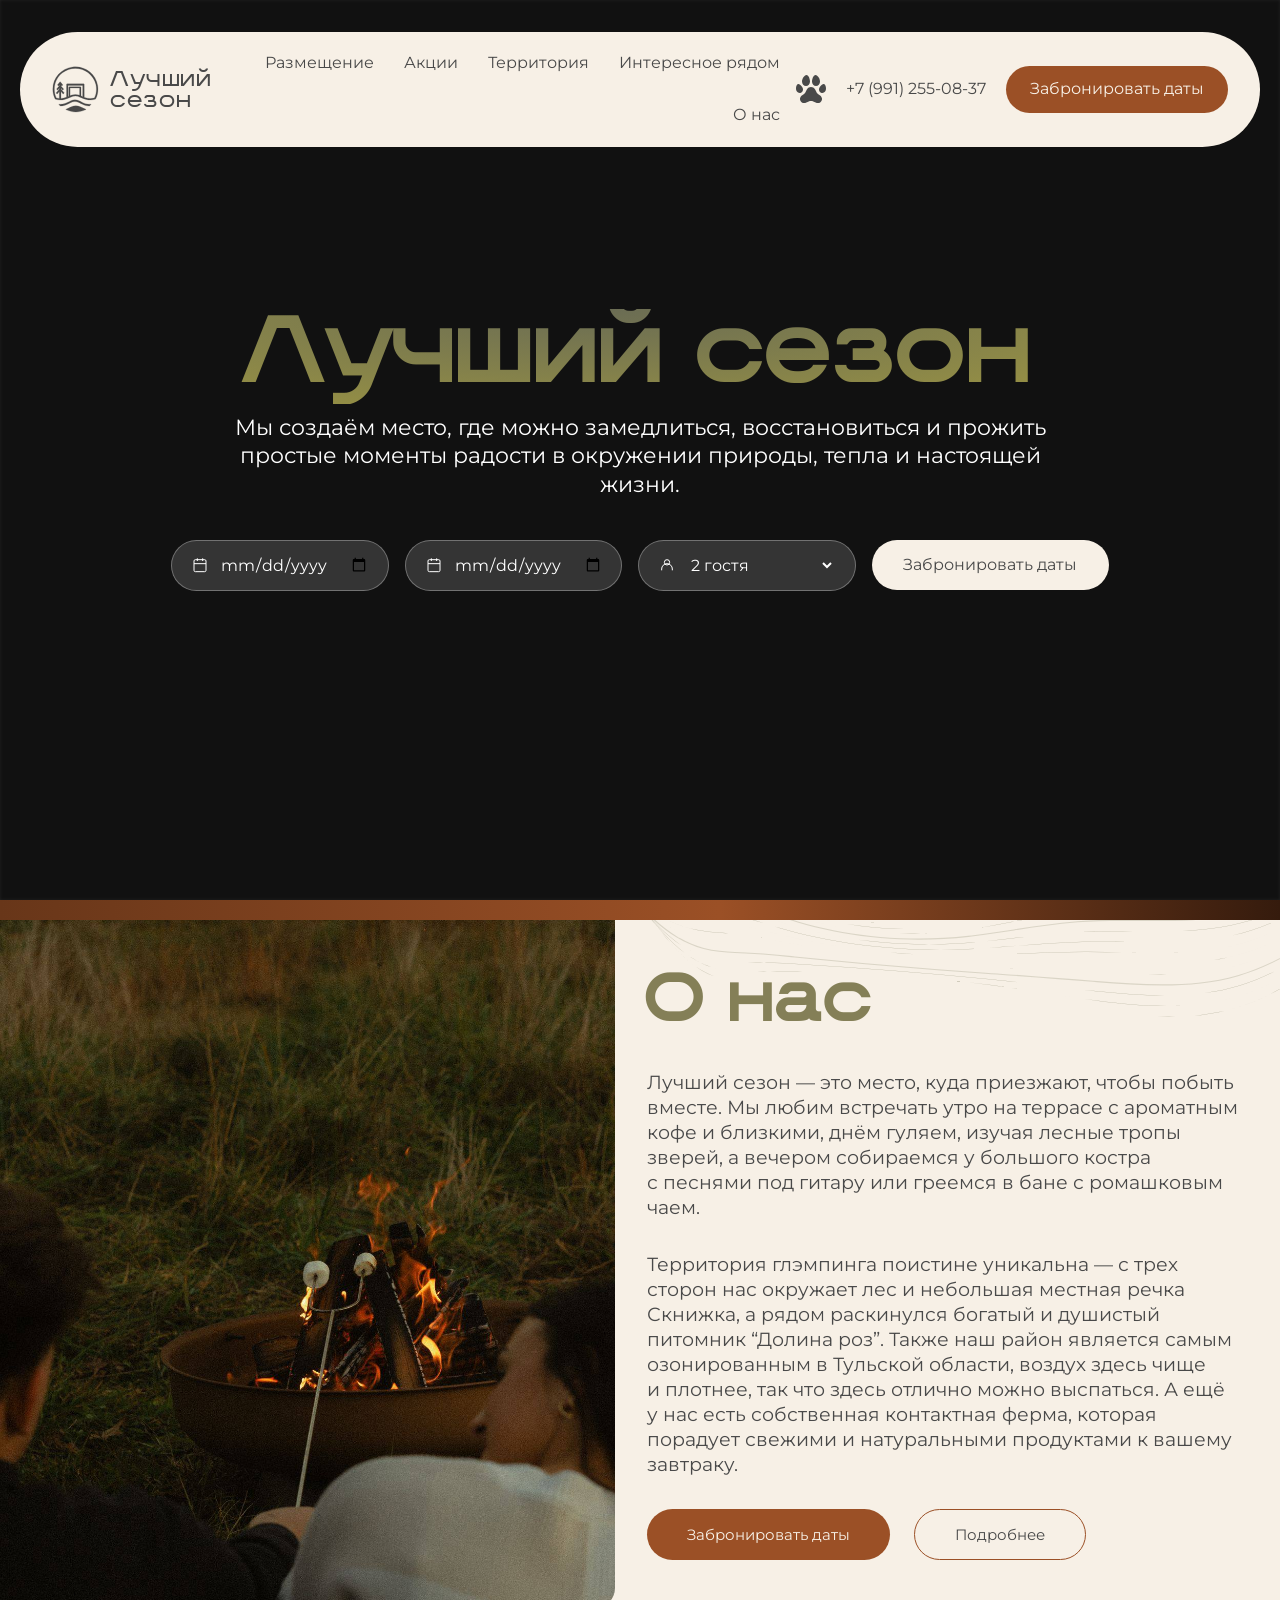
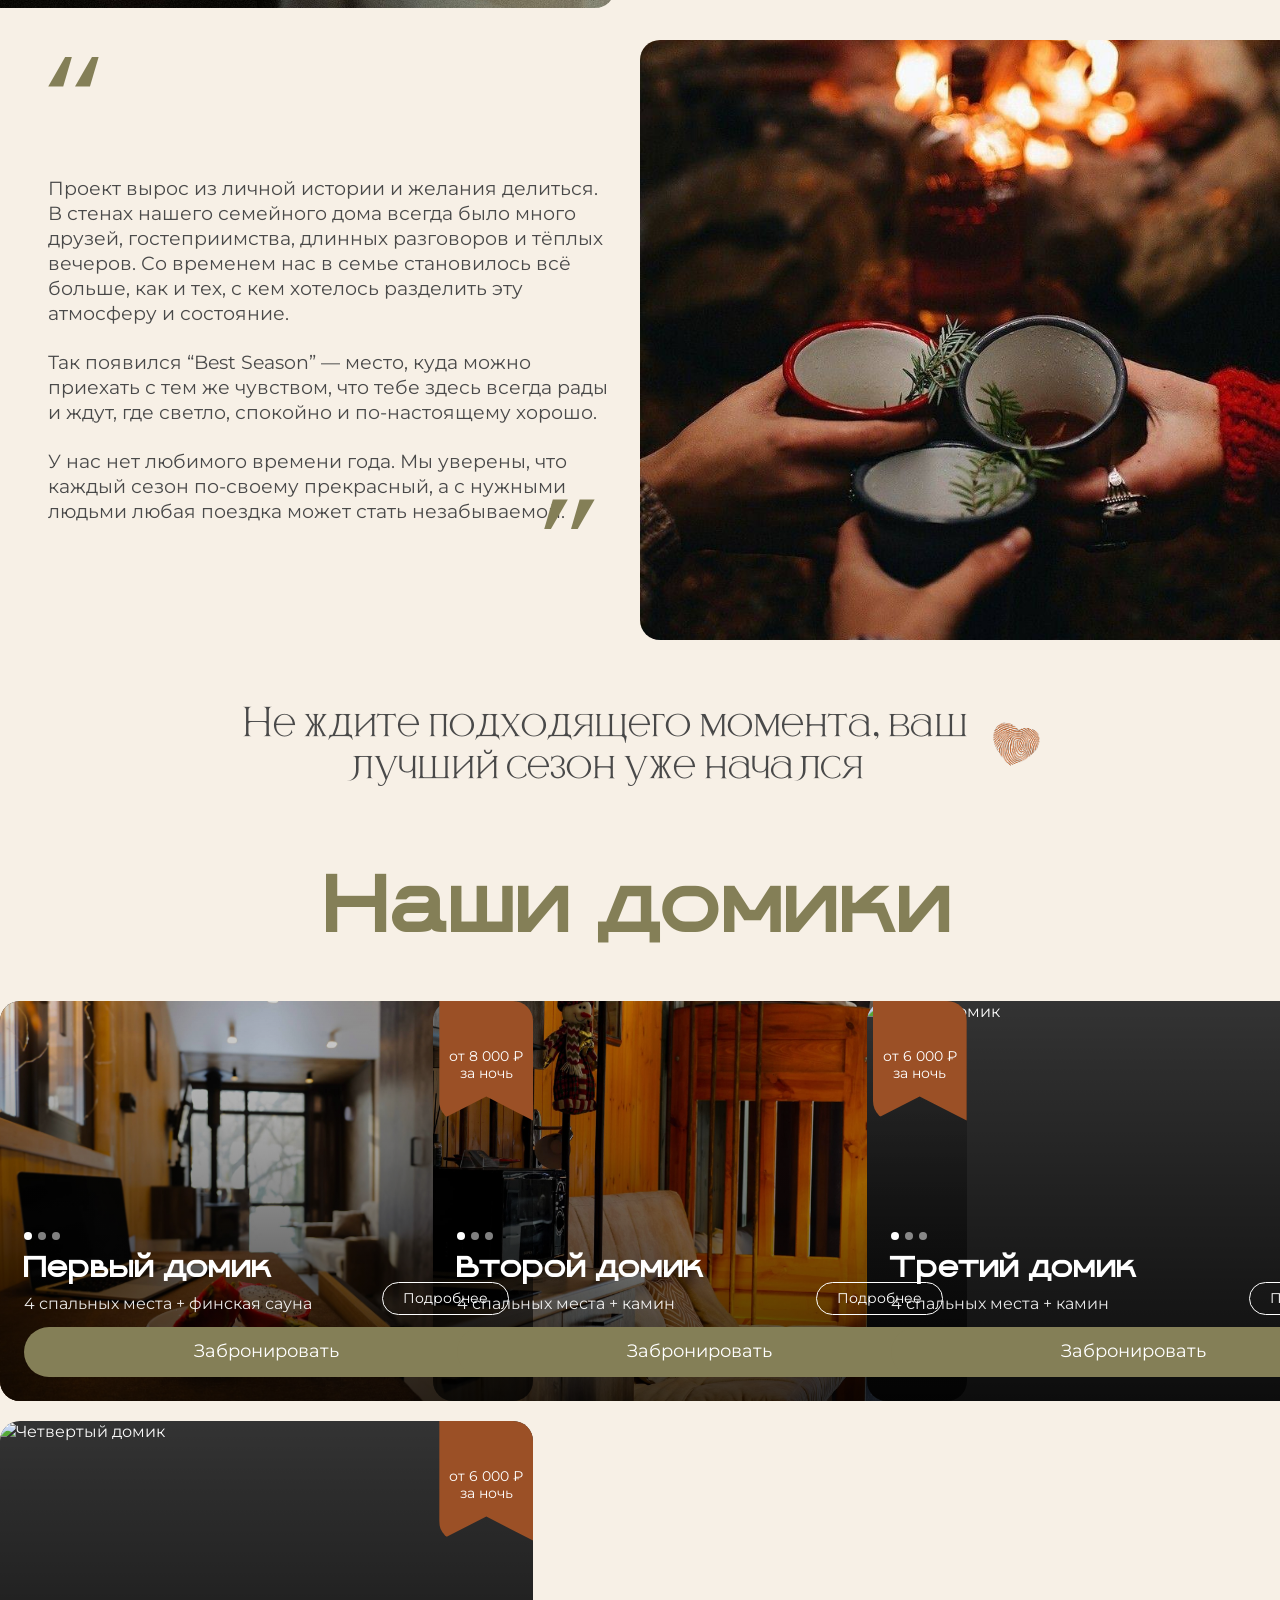
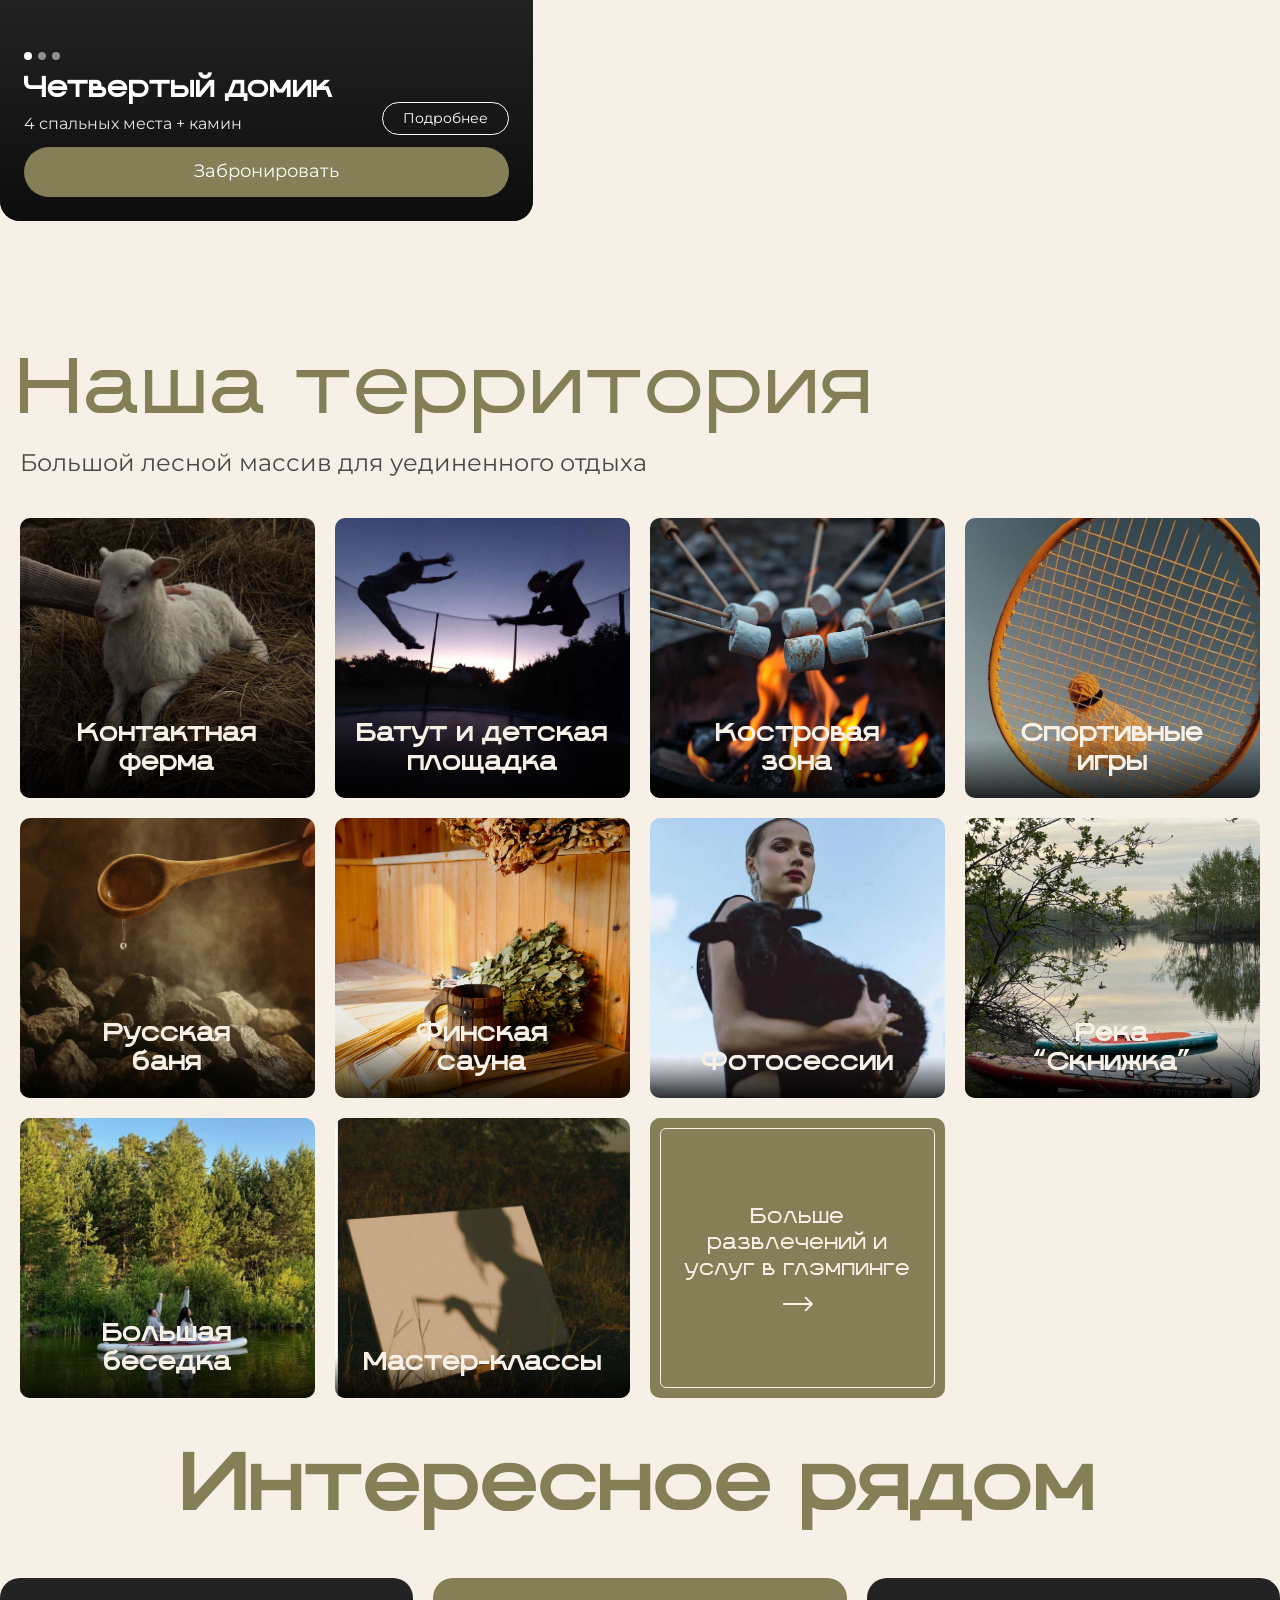
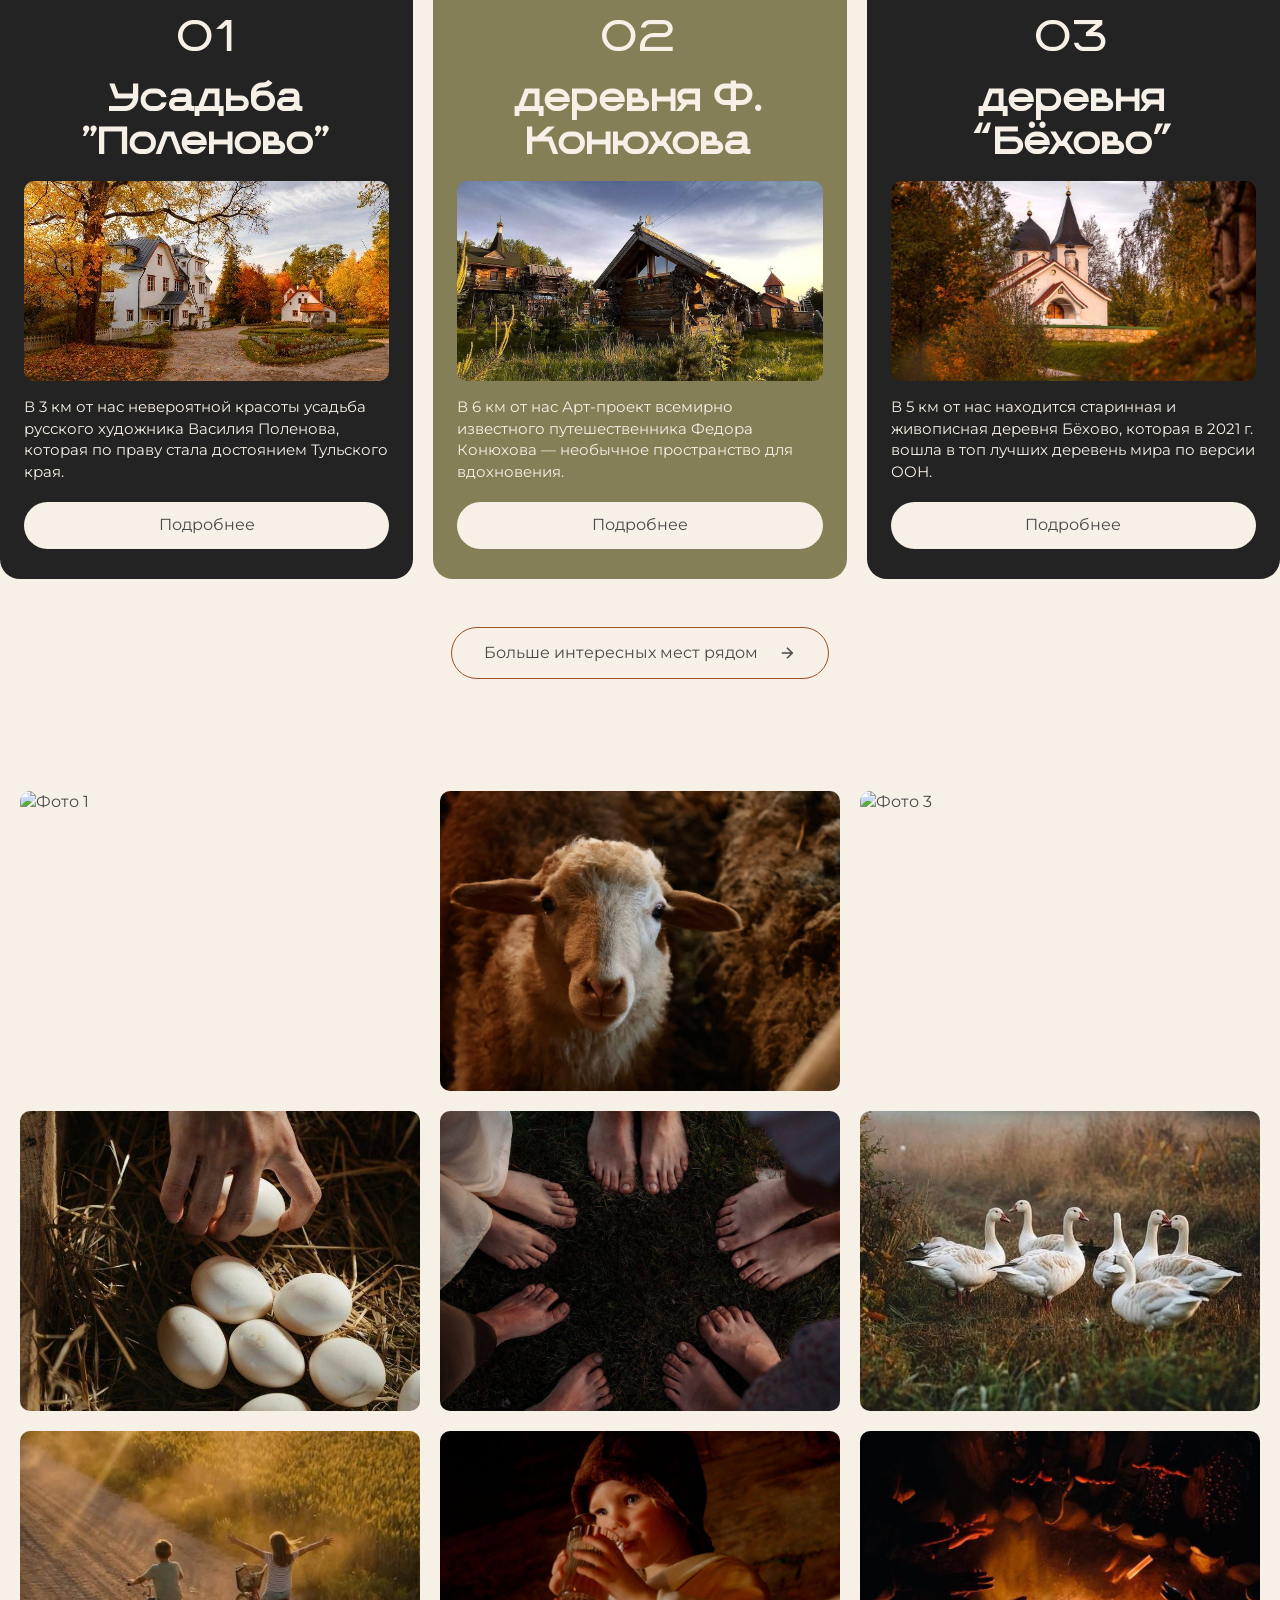
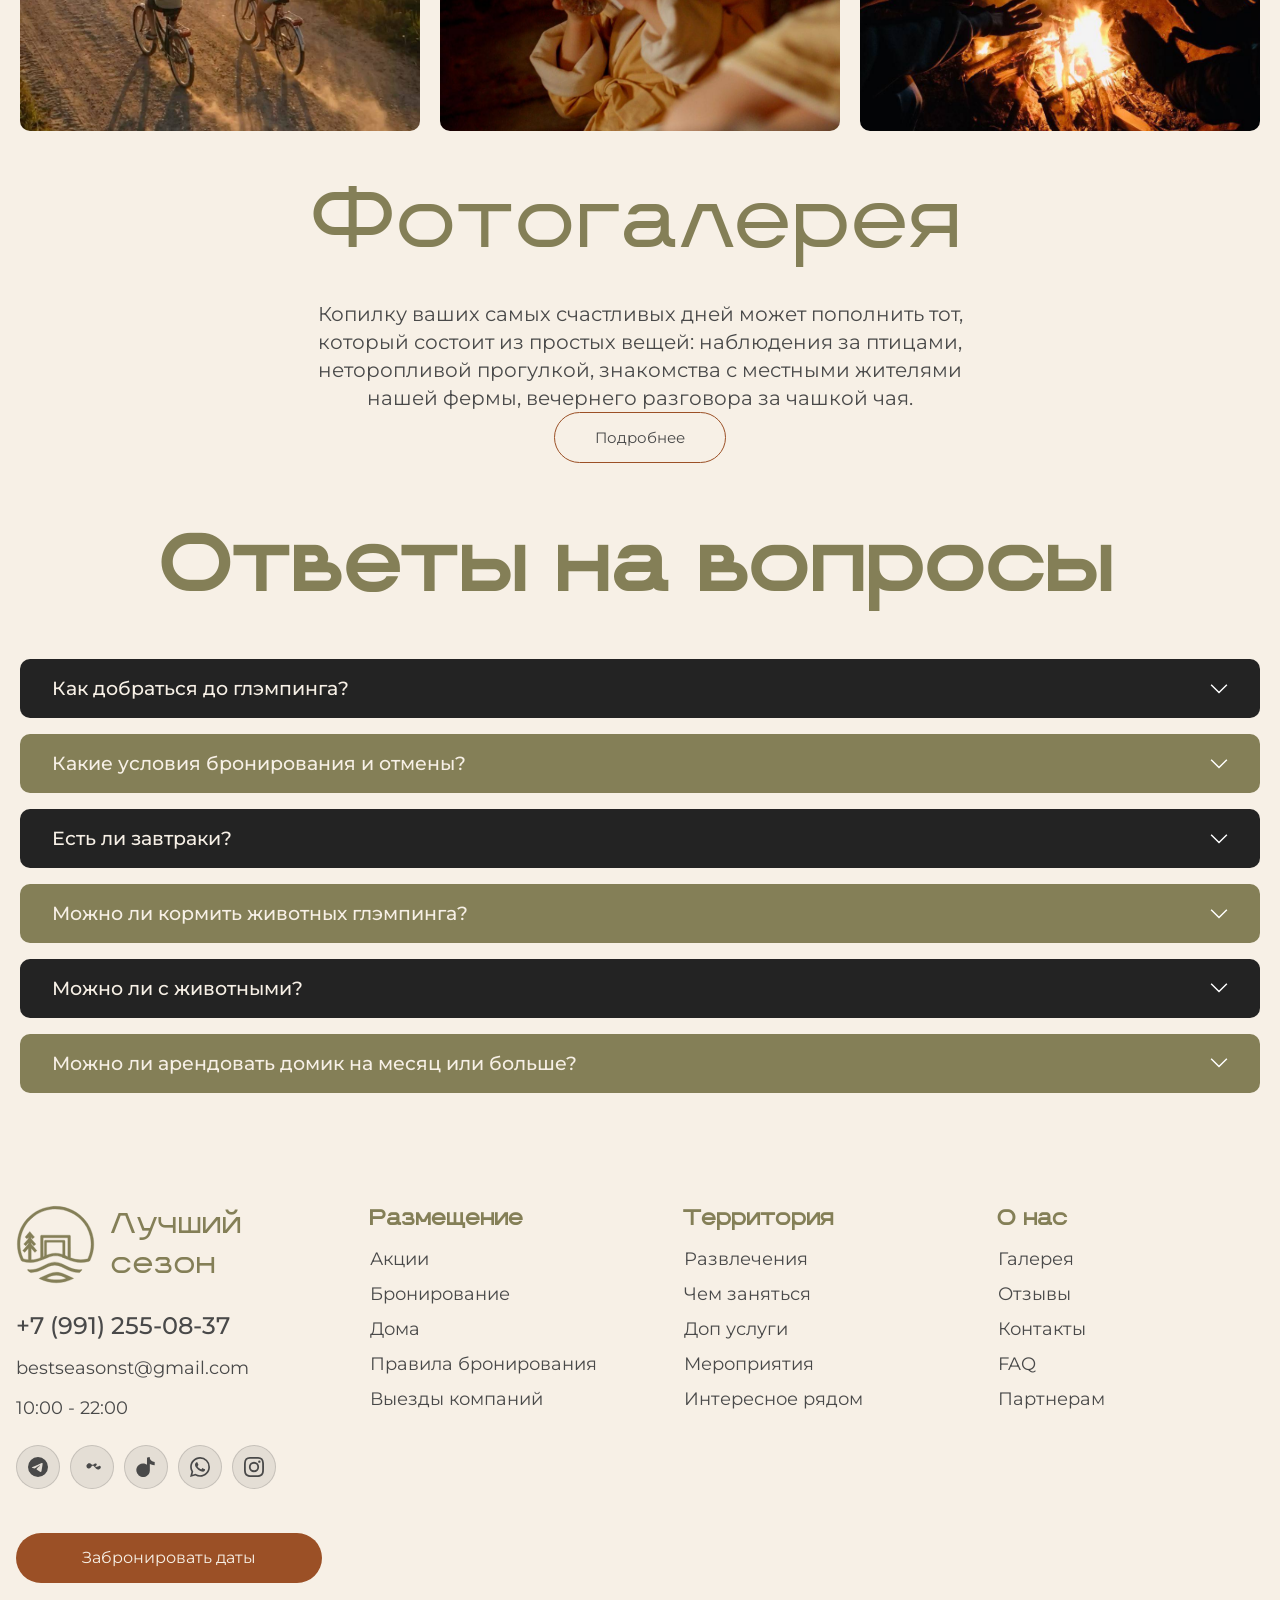
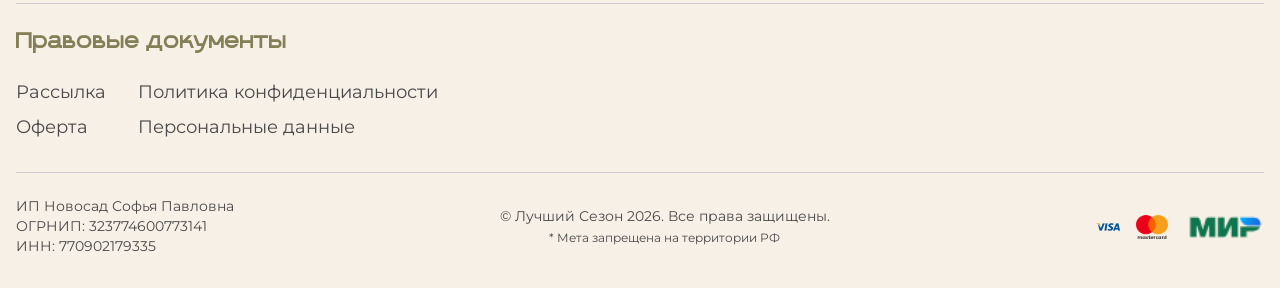
==== commit 0d5eec5e: "фывфы" ====
--- a/index.html
+++ b/index.html
@@ -42,7 +42,7 @@
         </defs>
       </svg>
       <span class="phone">+7 (991) 255-08-37</span>
-      <a href="#" class="btn-book">Забронировать даты</a>
+      <a href="houses.html" class="btn-book">Забронировать даты</a>
     </div>
   </header>
 
@@ -75,7 +75,7 @@
             <option value="8" style="color: #494949;">8 гостей</option>
           </select>
         </div>
-        <button class="btn btn-light">Забронировать даты</button>
+        <a href="houses.html" class="btn btn-light">Забронировать даты</a>
       </div>
     </div>
   </section>
@@ -93,7 +93,7 @@
         Территория глэмпинга поистине уникальна — с&nbsp;трех сторон нас окружает лес и&nbsp;небольшая местная речка Скнижка, а&nbsp;рядом раскинулся богатый и&nbsp;душистый питомник “Долина роз”. Также наш район является самым озонированным в&nbsp;Тульской области, воздух здесь чище и&nbsp;плотнее, так что здесь отлично можно выспаться. А&nbsp;ещё у&nbsp;нас есть собственная контактная ферма, которая порадует свежими и&nbsp;натуральными продуктами к&nbsp;вашему завтраку.
       </p>
       <div class="about-actions">
-        <a href="#" class="btn btn-primary">Забронировать даты</a>
+        <a href="houses.html" class="btn btn-primary">Забронировать даты</a>
         <a href="#" class="btn btn-outline">Подробнее</a>
       </div>
     </div>
@@ -141,7 +141,7 @@
             </div>
             <a href="#" class="btn btn-outline btn-detail">Подробнее</a>
           </div>
-          <button class="btn btn-gold btn-book-house">Забронировать</button>
+          <a href="houses.html" class="btn btn-gold btn-book-house">Забронировать</a>
         </div>
       </div>
       <div class="house-card">
@@ -157,7 +157,7 @@
             </div>
             <a href="#" class="btn btn-outline btn-detail">Подробнее</a>
           </div>
-          <button class="btn btn-gold btn-book-house">Забронировать</button>
+          <a href="houses.html" class="btn btn-gold btn-book-house">Забронировать</a>
         </div>
       </div>
       <div class="house-card">
@@ -173,7 +173,7 @@
             </div>
             <a href="#" class="btn btn-outline btn-detail">Подробнее</a>
           </div>
-          <button class="btn btn-gold btn-book-house">Забронировать</button>
+          <a href="houses.html" class="btn btn-gold btn-book-house">Забронировать</a>
         </div>
       </div>
       <div class="house-card">
@@ -189,7 +189,7 @@
             </div>
             <a href="#" class="btn btn-outline btn-detail">Подробнее</a>
           </div>
-          <button class="btn btn-gold btn-book-house">Забронировать</button>
+          <a href="houses.html" class="btn btn-gold btn-book-house">Забронировать</a>
         </div>
       </div>
     </div>
@@ -417,7 +417,7 @@
           <a href="#"><svg width="20" height="20" viewBox="0 0 24 24" fill="#494949"><path d="M17.472 14.382c-.297-.149-1.758-.867-2.03-.967-.273-.099-.471-.148-.67.15-.197.297-.767.966-.94 1.164-.173.199-.347.223-.644.075-.297-.15-1.255-.463-2.39-1.475-.883-.788-1.48-1.761-1.653-2.059-.173-.297-.018-.458.13-.606.134-.133.298-.347.446-.52.149-.174.198-.298.298-.497.099-.198.05-.371-.025-.52-.075-.149-.669-1.612-.916-2.207-.242-.579-.487-.5-.669-.51-.173-.008-.371-.01-.57-.01-.198 0-.52.074-.792.372-.272.297-1.04 1.016-1.04 2.479 0 1.462 1.065 2.875 1.213 3.074.149.198 2.096 3.2 5.077 4.487.709.306 1.262.489 1.694.625.712.227 1.36.195 1.871.118.571-.085 1.758-.719 2.006-1.413.248-.694.248-1.289.173-1.413-.074-.124-.272-.198-.57-.347m-5.421 7.403h-.004a9.87 9.87 0 01-5.031-1.378l-.361-.214-3.741.982.998-3.648-.235-.374a9.86 9.86 0 01-1.51-5.26c.001-5.45 4.436-9.884 9.888-9.884 2.64 0 5.122 1.03 6.988 2.898a9.825 9.825 0 012.893 6.994c-.003 5.45-4.437 9.884-9.885 9.884m8.413-18.297A11.815 11.815 0 0012.05 0C5.495 0 .16 5.335.157 11.892c0 2.096.547 4.142 1.588 5.945L.057 24l6.305-1.654a11.882 11.882 0 005.683 1.448h.005c6.554 0 11.89-5.335 11.893-11.893a11.821 11.821 0 00-3.48-8.413z"/></svg></a>
           <a href="#"><svg width="20" height="20" viewBox="0 0 24 24" fill="#494949"><path d="M12 2.163c3.204 0 3.584.012 4.85.07 3.252.148 4.771 1.691 4.919 4.919.058 1.265.069 1.645.069 4.849 0 3.205-.012 3.584-.069 4.849-.149 3.225-1.664 4.771-4.919 4.919-1.266.058-1.644.07-4.85.07-3.204 0-3.584-.012-4.849-.07-3.26-.149-4.771-1.699-4.919-4.92-.058-1.265-.07-1.644-.07-4.849 0-3.204.013-3.583.07-4.849.149-3.227 1.664-4.771 4.919-4.919 1.266-.057 1.645-.069 4.849-.069zM12 0C8.741 0 8.333.014 7.053.072 2.695.272.273 2.69.073 7.052.014 8.333 0 8.741 0 12c0 3.259.014 3.668.072 4.948.2 4.358 2.618 6.78 6.98 6.98C8.333 23.986 8.741 24 12 24c3.259 0 3.668-.014 4.948-.072 4.354-.2 6.782-2.618 6.979-6.98.059-1.28.073-1.689.073-4.948 0-3.259-.014-3.667-.072-4.947-.196-4.354-2.617-6.78-6.979-6.98C15.668.014 15.259 0 12 0zm0 5.838a6.162 6.162 0 100 12.324 6.162 6.162 0 000-12.324zM12 16a4 4 0 110-8 4 4 0 010 8zm6.406-11.845a1.44 1.44 0 100 2.881 1.44 1.44 0 000-2.881z"/></svg></a>
         </div>
-        <a href="#" class="btn btn-primary" style="margin-top:20px; width:100%; font-size:16px;">Забронировать даты</a>
+        <a href="houses.html" class="btn btn-primary" style="margin-top:20px; width:100%; font-size:16px;">Забронировать даты</a>
       </div>
 
       <!-- Правый блок: Колонки меню -->
--- a/static/css/index.css
+++ b/static/css/index.css
@@ -1,236 +1,1352 @@
-@font-face{font-family:'Etude Noire';src:url('../fonts/Etude Noire Regular.ttf') format('truetype');font-weight:400;font-style:normal;font-display:swap}
-@font-face{font-family:'Berold';src:url('../fonts/Berold regular.otf') format('opentype');font-weight:400;font-style:normal;font-display:swap}
-*,*::before,*::after{margin:0;padding:0;box-sizing:border-box}
-body{font-family:'Montserrat',sans-serif;color:#494949;line-height:1.4;background-color:#F7F0E6;background-image:url('../../backgrounds/1.svg');background-repeat:no-repeat;background-position:center top;background-size:cover;background-attachment:fixed}
-h1,h2,h3,h4,h5,h6,.logo-text,.hero-title,.about-title,.section-title,.quote-mark,.quote-mark-end,.territory-title-block h2,.gallery-title,.nearby-card .number,.nearby-card h3,.faq h2,.footer-logo,.house-card .left-col h3,.price-tag,.territory-item .default-state .title,.territory-item .hover-content .title,.territory-more .more-content span{font-family:'Etude Noire',serif}
-.container{max-width:1440px;margin:0 auto;padding:0 20px}
-:root{--bg-beige:#F7F0E6;--dark:#232323;--accent:#9B5026;--gold:#847F57;--text-light:#F7F0E6;--text-dark:#494949;--radius:20px;--btn-radius:100px}
-.btn{display:inline-flex;align-items:center;justify-content:center;padding:14px 40px;border-radius:var(--btn-radius);font-size:16px;font-weight:400;border:none;cursor:pointer;transition:background 0.3s;text-decoration:none}
-.btn-primary{background:var(--accent);color:var(--text-light)}
-.btn-primary:hover{background:#7a3f1e}
-.btn-outline{background:transparent;border:1px solid var(--accent);color:var(--text-dark)}
-.btn-outline:hover{background:var(--accent);color:var(--text-light)}
-.btn-light{background:var(--bg-beige);color:var(--text-dark)}
-.btn-light:hover{background:#e5dcd0}
-.btn-dark{background:var(--dark);color:var(--text-light)}
-.btn-dark:hover{background:#3a3a3a}
-.btn-gold{background:var(--gold);color:var(--text-light)}
-.btn-gold:hover{background:#6f6a4b}
-.header{position:absolute;top:32px;left:50%;transform:translateX(-50%);width:calc(100% - 40px);max-width:1260px;background:#F7F0E6;backdrop-filter:blur(10px);border-radius:100px;padding:20px 32px;display:flex;justify-content:space-between;align-items:center;z-index:10}
-.header .logo{display:flex;align-items:flex-end;gap:12px;text-decoration:none;color:var(--text-dark)}
-.header .logo img{flex-shrink:0;width:47px;height:47px}
-.header .logo-text{display:flex;flex-direction:column;font-size:21px;line-height:0.9;letter-spacing:0.5px;color:#494949;margin-bottom:2px}
-.header .logo-text span:first-child{margin-bottom:2px}
-.header nav{display:flex;align-items:center;gap:30px}
-.header nav a{text-decoration:none;color:#494949;font-size:16px;font-weight:400}
-.header .actions{display:flex;align-items:center;gap:20px}
-.header .actions .paw-icon{flex-shrink:0;width:30px;height:28px;transition:transform 0.3s ease, filter 0.3s ease;cursor:pointer}
-.header .actions .paw-icon:hover{transform:scale(1.2);filter:brightness(1.1)}
-.header .phone{font-size:16px;color:#494949;font-weight:400}
-.header .btn-book{background:#9B5026;color:#F7F0E6;padding:12px 24px;border-radius:100px;text-decoration:none;font-size:16px;font-weight:400;transition:background 0.3s}
-.header .btn-book:hover{background:#7a3f1e}
-.hero{height:100vh;min-height:860px;background:var(--dark);position:relative;display:flex;align-items:center;justify-content:center;overflow:hidden}
-.hero-bg{position:absolute;inset:0;background:linear-gradient(0deg,rgba(0,0,0,0.5),rgba(0,0,0,0.5)),url('../images/hero/hero-background.jpg') center/cover no-repeat;filter:blur(1.5px);z-index:0}
-.hero-content{position:relative;z-index:1;text-align:center;color:white;max-width:1191px;padding:0 20px}
-.hero-title{font-size:90px;font-weight:700;line-height:95px;background:radial-gradient(53.36% 122.5% at 46.64% -0.53%,#6A6C54 0%,#969044 100%);-webkit-background-clip:text;-webkit-text-fill-color:transparent;background-clip:text;margin-bottom:10px}
-.hero-subtitle{font-size:18px;line-height:22px;color:#fff;margin-bottom:40px;max-width:865px;margin-left:auto;margin-right:auto}
-.hero-form{display:flex;flex-wrap:wrap;justify-content:center;align-items:center;gap:16px;max-width:938px;margin:0 auto}
-.hero-form .field{display:flex;align-items:center;background:rgba(255,255,255,0.15);border:1px solid rgba(255,255,255,0.3);border-radius:100px;padding:14px 20px;gap:12px;color:white;min-width:160px;flex:1}
-.hero-form .field svg{flex-shrink:0}
-.hero-form .field input,.hero-form .field select{background:transparent;border:none;color:white;font-size:16px;font-family:'Montserrat',sans-serif;outline:none;width:100%;cursor:pointer}
-.hero-form .field select option{color:#494949}
-.hero-form .btn{min-width:220px;margin-left:10px}
-.divider{height:20px;background:linear-gradient(90deg,#351B0D 0%,#9B5026 43.75%,#683619 100%);transform:scaleX(-1)}
-.about{display:flex;align-items:flex-start;padding:0;width:100%}
-.about-image{width:700px;height:1000px;flex-shrink:0;background:url('../images/about_us/about-us2.png') center/cover no-repeat;border-radius:0 0 20px 0;margin-top:-20px;margin-left:0}
-.about-content{flex:1;padding:80px 60px 0 100px;display:flex;flex-direction:column;gap:40px;max-width:900px}
-.about-title{font-size:clamp(40px,5vw,90px);line-height:1.1;color:var(--gold)}
-.about-text{font-size:clamp(18px,1.5vw,28px);line-height:1.3;color:var(--text-dark)}
-.about-actions{display:flex;gap:32px;flex-wrap:wrap}
-.about-actions .btn{font-size:clamp(14px,1.2vw,18px)}
-.quote{padding:40px 0;width:100%}
-.quote-inner{display:flex;align-items:stretch;width:100%;max-width:none;margin:0;padding:0}
-.quote-text{flex:1;padding:40px 60px 40px 120px;display:flex;flex-direction:column;justify-content:center}
-.quote-text .quote-mark{font-size:120px;line-height:0.8;color:var(--gold);display:block;margin-bottom:10px}
-.quote-text p{font-size:clamp(18px,1.5vw,28px);line-height:1.3;color:var(--text-dark);margin-bottom:24px}
-.quote-text p:last-of-type{margin-bottom:10px}
-.quote-text .quote-mark-end{font-size:120px;line-height:0.8;color:var(--gold);display:block;align-self:flex-end;margin-top:-20px}
-.quote-image{width:760px;height:760px;flex-shrink:0;background:url('../images/about_us/about-us.png') center/cover no-repeat;border-radius:20px 0 0 20px}
-.slogan{text-align:center;padding:40px 0 60px;position:relative}
-.slogan h2{display:flex;align-items:center;justify-content:center;gap:15px;flex-wrap:wrap;font-family:'Berold',serif;font-weight:300;font-size:clamp(24px,3vw,44px);line-height:110%;color:var(--text-dark)}
-.slogan-text{max-width:734px;text-align:center;display:inline-block;font-weight:300}
-.heart-icon{width:56px;height:56px;object-fit:contain;display:inline-block;flex-shrink:0}
-.houses{padding:40px 0 80px}
-.section-title{font-size:clamp(40px,6vw,90px);line-height:1.1;color:var(--gold);text-align:center;margin-bottom:60px}
-.houses-grid{display:grid;grid-template-columns:1fr 1fr;gap:20px}
-.house-card{position:relative;border-radius:var(--radius);overflow:hidden;height:550px;background:#333;display:flex;flex-direction:column;justify-content:flex-end;color:white}
-.house-card img{position:absolute;inset:0;width:100%;height:100%;object-fit:cover;z-index:0}
-.house-card .overlay{position:absolute;inset:0;background:linear-gradient(180deg,transparent 0%,rgba(0,0,0,0.75) 100%);z-index:1}
-.house-card .price-tag{position:absolute;top:0;right:0;z-index:2;background:var(--accent);color:white;padding:24px 10px 16px;border-radius:0 0 0 20px;font-size:14px;line-height:1.2;text-align:center;width:94px;height:120px;display:flex;flex-direction:column;justify-content:center;align-items:center;font-family:'Montserrat',sans-serif;clip-path:polygon(0 0,100% 0,100% 100%,50% 80%,0 100%)}
-.house-card .content{position:relative;z-index:2;display:flex;flex-direction:column;gap:12px;padding:24px;width:100%}
-.house-card .content-row{display:flex;justify-content:space-between;align-items:flex-end;width:100%}
-.house-card .left-col{display:flex;flex-direction:column;align-items:flex-start;gap:4px}
-.house-card .dots{display:flex;gap:6px;margin-bottom:6px}
-.house-card .dots span{width:8px;height:8px;border-radius:50%;background:rgba(255,255,255,0.5)}
-.house-card .dots span:first-child{background:white}
-.house-card .left-col h3{font-size:28px;font-weight:600;margin:0;color:white}
-.house-card .left-col p{font-family:'Montserrat',sans-serif;font-size:16px;font-weight:400;margin:0;color:rgba(255,255,255,0.9)}
-.house-card .btn-detail{border:1px solid white;color:white;background:transparent;border-radius:100px;padding:6px 20px;font-size:14px;font-family:'Montserrat',sans-serif;transition:background 0.3s,color 0.3s}
-.house-card .btn-detail:hover{background:white;color:var(--text-dark)}
-.house-card .btn-book-house{width:100%;background:var(--gold);color:white;border-radius:100px;padding:12px 20px;font-size:18px;font-family:'Montserrat',sans-serif;transition:background 0.3s}
-.house-card .btn-book-house:hover{background:#6f6a4b}
-.territory-wrapper{position:relative;max-width:1440px;margin:80px auto 0;padding:0 20px}
-.territory-title-block{margin-bottom:40px;display:flex;flex-direction:column;gap:20px}
-.territory-title-block h2{font-weight:500;font-size:clamp(40px,6vw,90px);line-height:1.1;color:#847F57}
-.territory-title-block p{font-size:24px;line-height:29px;color:#494949}
-.territory-grid{display:grid;grid-template-columns:repeat(4,1fr);gap:20px;grid-auto-rows:280px}
-.territory-item{position:relative;border-radius:10px;overflow:hidden;cursor:pointer}
-.item-farm{grid-column:4/5;grid-row:1/3}
-.item-batut{grid-column:1/2;grid-row:1/2}
-.item-kostrovaya{grid-column:2/3;grid-row:1/2}
-.item-sport{grid-column:3/4;grid-row:1/2}
-.item-banya{grid-column:1/2;grid-row:2/3}
-.item-sauna{grid-column:2/3;grid-row:2/3}
-.item-photo{grid-column:3/4;grid-row:2/3}
-.item-river{grid-column:1/2;grid-row:3/4}
-.item-besedka{grid-column:2/3;grid-row:3/4}
-.item-master{grid-column:3/4;grid-row:3/4}
-.territory-more{grid-column:4/5;grid-row:3/4;background:#847F57;border-radius:10px;display:flex;flex-direction:column;justify-content:center;align-items:center;padding:20px;position:relative}
-.territory-more .border-rect{position:absolute;inset:10px;border:1px solid #F7F0E6;border-radius:6px;pointer-events:none}
-.territory-more .more-content{display:flex;flex-direction:column;align-items:center;gap:14px;text-align:center;color:#F7F0E6;z-index:1}
-.territory-more .more-content span{font-size:20px;font-weight:400;line-height:1.3}
-.territory-more .more-content svg{width:30px;height:16px}
-.territory-item .bg-img{position:absolute;inset:0;width:100%;height:100%;object-fit:cover;z-index:0}
-.territory-item .default-state{position:absolute;bottom:0;left:0;right:0;z-index:1;background:linear-gradient(0deg,rgba(0,0,0,0.8) 0%,rgba(0,0,0,0) 60%);padding:20px 10px;text-align:center;pointer-events:none}
-.territory-item .default-state .title{font-weight:600;font-size:24px;line-height:29px;color:#F7F0E6}
-.territory-item .hover-state{position:absolute;inset:0;z-index:2;background:rgba(0,0,0,0.4);backdrop-filter:blur(2px);display:flex;align-items:center;justify-content:center;opacity:0;transition:opacity 0.3s ease;pointer-events:none;padding:20px;border-radius:10px}
-.territory-item:hover .hover-state{opacity:1;pointer-events:auto}
-.territory-item .hover-content{display:flex;flex-direction:column;align-items:center;gap:24px;text-align:center}
-.territory-item .hover-content .title{font-weight:600;font-size:24px;line-height:29px;color:#F7F0E6}
-.territory-item .hover-content .desc{font-family:'Montserrat',sans-serif;font-weight:400;font-size:18px;line-height:22px;color:#F7F0E6}
-.territory-item .hover-content .btn-detail{display:inline-flex;align-items:center;justify-content:center;padding:10px 28px;background:#847F57;border-radius:20px;color:#F7F0E6;font-family:'Montserrat',sans-serif;font-weight:500;font-size:16px;line-height:20px;text-decoration:none;transition:background 0.3s;border:none;cursor:pointer}
-.territory-item .hover-content .btn-detail:hover{background:#6f6a4b}
-.gallery-section{position:relative;max-width:1440px;height:1300px;margin:80px auto 0;padding:0 20px}
-.gallery-section .gallery-img{position:absolute;border-radius:10px;object-fit:cover}
-.gallery-img-1{width:400px;height:220px;left:0;top:0}
-.gallery-img-2{width:400px;height:220px;left:250px;top:950px}
-.gallery-img-3{width:350px;height:250px;left:500px;top:60px}
-.gallery-img-4{width:220px;height:350px;left:1200px;top:820px}
-.gallery-img-5{width:220px;height:350px;left:0;top:920px}
-.gallery-img-6{width:400px;height:250px;left:1000px;top:0}
-.gallery-img-7{width:250px;height:400px;left:800px;top:880px}
-.gallery-img-8{width:220px;height:550px;left:0;top:300px}
-.gallery-img-9{width:250px;height:450px;left:1150px;top:300px}
-.gallery-center{position:absolute;width:756px;height:303px;left:320px;top:480px;display:flex;flex-direction:column;align-items:center;gap:40px;z-index:2;background:transparent}
-.gallery-center .gallery-title{font-weight:500;font-size:clamp(50px,6vw,90px);line-height:1.1;text-align:center;color:#847F57;width:100%}
-.gallery-center .gallery-desc{font-family:'Montserrat',sans-serif;font-weight:400;font-size:20px;line-height:24px;text-align:center;color:#494949;max-width:674px;margin:0 auto}
-.gallery-center .btn-gallery{display:inline-flex;align-items:center;justify-content:center;padding:14px 40px;border:1px solid #9B5026;border-radius:100px;background:transparent;color:#494949;font-family:'Montserrat',sans-serif;font-weight:400;font-size:20px;line-height:24px;text-decoration:none;transition:background 0.3s,color 0.3s}
-.gallery-center .btn-gallery:hover{background:#9B5026;color:#F7F0E6}
-.nearby{padding:80px 0}
-.nearby-grid{display:grid;grid-template-columns:repeat(auto-fit,minmax(320px,1fr));gap:20px}
-.nearby-card{background:var(--dark);border-radius:20px;padding:30px 24px;color:white;display:flex;flex-direction:column;height:100%;box-sizing:border-box}
-.nearby-card .number{font-size:44px;color:var(--text-light);text-align:center;display:block;margin-bottom:10px}
-.nearby-card h3{font-size:36px;line-height:1.2;color:var(--text-light);text-align:center;min-height:80px;display:flex;align-items:center;justify-content:center;margin-bottom:15px}
-.nearby-card .image{width:100%;height:200px;object-fit:cover;border-radius:10px;margin-bottom:15px}
-.nearby-card p{font-family:'Montserrat',sans-serif;font-size:18px;line-height:1.4;color:var(--text-light);text-align:left;flex:1;margin-bottom:20px}
-.nearby-card .btn{width:100%;background:#F7F0E6;color:#494949;margin-top:auto;padding:12px 20px;border-radius:100px}
-.nearby-card.gold{background:var(--gold)}
-.nearby-more{display:flex;justify-content:center;margin-top:60px}
-.nearby-more .btn{border:1px solid var(--accent);background:transparent;color:var(--text-dark);display:inline-flex;align-items:center;gap:12px;padding:14px 32px}
-.nearby-more .btn svg{margin-left:8px}
-.faq{padding:40px 0 80px}
-.faq h2{font-size:clamp(40px,6vw,90px);line-height:1.1;color:var(--gold);text-align:center;margin-bottom:60px}
-.faq-list{max-width:1240px;margin:0 auto;display:flex;flex-direction:column;gap:16px}
-.faq-item{display:flex;justify-content:space-between;align-items:center;padding:16px 32px;border-radius:10px;font-size:22px;font-weight:500;color:var(--text-light);cursor:pointer;transition:all 0.3s ease}
-.faq-item.dark{background:var(--dark)}
-.faq-item.gold{background:var(--gold)}
-.faq-item svg{flex-shrink:0;transition:transform 0.3s ease}
-.faq-item.active svg{transform:rotate(180deg)}
-.faq-answer{padding:16px 0 4px;font-family:'Montserrat',sans-serif;font-size:18px;font-weight:400;line-height:1.5;color:rgba(255,255,255,0.95);display:none;border-top:1px solid rgba(255,255,255,0.15);margin-top:12px;width:100%}
-.faq-item.active .faq-answer{display:block}
-.footer{background:var(--bg-beige);padding:60px 20px 40px}
-.footer-inner{max-width:1440px;margin:0 auto;display:flex;flex-wrap:wrap;gap:60px;justify-content:space-between}
-.footer-col{flex:1 1 200px}
-.footer-col-left{flex:0 0 240px}
-.footer-col h4{font-size:20px;font-weight:600;color:var(--gold);margin-bottom:14px}
-.footer-col ul{list-style:none;display:flex;flex-direction:column;gap:10px}
-.footer-col ul li a{text-decoration:none;color:var(--text-dark);font-size:18px}
-.footer-logo{display:flex;align-items:flex-end;gap:16px;margin-bottom:24px;font-size:28px;color:var(--gold)}
-.footer-logo img{width:80px;height:80px;flex-shrink:0}
-.footer-contacts{display:flex;flex-direction:column;gap:14px;margin-bottom:24px}
-.footer-contacts div{font-family:'Montserrat',sans-serif;font-size:18px;color:var(--text-dark)}
-.footer-socials{display:flex;gap:10px;flex-wrap:wrap;margin-bottom:24px}
-.footer-socials a{width:44px;height:44px;border-radius:50%;background:rgba(73,73,73,0.1);border:1px solid rgba(73,73,73,0.2);display:flex;align-items:center;justify-content:center;color:var(--text-dark);text-decoration:none;transition:all 0.3s}
-.footer-socials a:hover{background:var(--gold);color:white}
-.footer-legal{max-width:1440px;margin:20px auto 0;padding-left:300px;border-top:1px solid #ccc;padding-top:24px;display:flex;flex-direction:column;gap:16px}
-.footer-legal h4{font-size:20px;font-weight:600;color:var(--gold);margin-bottom:8px}
-.footer-legal .legal-grid{display:flex;gap:40px;flex-wrap:wrap}
-.footer-legal .legal-col{display:flex;flex-direction:column;gap:10px}
-.footer-legal .legal-col a{text-decoration:none;color:var(--text-dark);font-size:18px}
-.footer-bottom{max-width:1440px;margin:40px auto 0;border-top:1px solid #ccc;padding-top:24px;display:flex;flex-wrap:wrap;justify-content:space-between;align-items:center;font-size:14px;color:var(--text-dark)}
-.footer-bottom .legal-info{display:flex;flex-direction:column;gap:2px;text-align:left}
-.footer-bottom .copyright-info{text-align:center}
-.footer-bottom .payments{display:flex;gap:16px;align-items:center}
-.footer-bottom .payments img{height:24px;width:auto;object-fit:contain}
-
-@media (max-width:1450px){.territory-grid{grid-template-columns:repeat(3,1fr);grid-auto-rows:240px}
-.item-farm{grid-column:3/4;grid-row:1/3}
-.item-batut{grid-column:1/2;grid-row:1/2}
-.item-kostrovaya{grid-column:2/3;grid-row:1/2}
-.item-sport{grid-column:3/4;grid-row:3/4}
-.item-banya{grid-column:1/2;grid-row:2/3}
-.item-sauna{grid-column:2/3;grid-row:2/3}
-.item-photo{grid-column:3/4;grid-row:2/3}
-.item-river{grid-column:1/2;grid-row:3/4}
-.item-besedka{grid-column:1/2;grid-row:4/5}
-.item-master{grid-column:2/3;grid-row:3/4}
-.territory-more{grid-column:2/3;grid-row:4/5}}
-@media (max-width:1024px){.header{flex-wrap:wrap;gap:10px;border-radius:20px;padding:15px 20px;top:16px}
-.header nav{order:3;width:100%;justify-content:center;flex-wrap:wrap;gap:15px}
-.header .actions{margin-left:auto}
-.hero-title{font-size:50px;line-height:55px}
-.about{flex-direction:column;padding:40px 20px}
-.about-image{width:100%;height:400px;margin-top:0;border-radius:0 0 20px 0}
-.about-content{padding:40px 0 0 0;width:100%;max-width:100%;text-align:center}
-.about-actions{justify-content:center}
-.quote-inner{flex-direction:column}
-.quote-text{padding:40px 20px;width:100%;align-items:center}
-.quote-text .quote-mark-end{align-self:center}
-.quote-image{width:100%;height:400px;border-radius:0 0 0 20px}
-.houses-grid{grid-template-columns:1fr 1fr}
-.territory-grid{grid-template-columns:repeat(2,1fr);grid-auto-rows:220px}
-.item-farm{grid-column:2/3;grid-row:1/3}
-.item-sport{grid-column:1/2;grid-row:2/3}
-.item-river{grid-column:1/2;grid-row:3/4}
-.item-besedka{grid-column:2/3;grid-row:3/4}
-.item-master{grid-column:1/2;grid-row:4/5}
-.territory-more{grid-column:2/3;grid-row:4/5}
-.gallery-section{height:auto;display:flex;flex-direction:column;align-items:center;padding:40px 0}
-.gallery-section .gallery-img{position:static;width:100%;max-width:500px;height:250px;margin:10px auto}
-.gallery-center{position:static;width:100%;height:auto;padding:40px 20px;gap:20px}
-.gallery-center .gallery-title{font-size:50px}
-.gallery-center .gallery-desc{width:100%;max-width:100%}}
-@media (max-width:600px){.header .logo-text{font-size:18px}
-.header nav a{font-size:14px}
-.header .phone{display:none}
-.hero-title{font-size:36px;line-height:40px}
-.hero-form .field{min-width:140px;padding:10px 16px;flex:1 1 40%}
-.hero-form .btn{width:100%;margin-left:0;margin-top:10px}
-.about-image{height:300px}
-.quote-image{height:300px}
-.houses-grid{grid-template-columns:1fr}
-.house-card{height:480px}
-.house-card .left-col h3{font-size:24px}
-.house-card .btn-book-house{font-size:16px}
-.footer-inner{flex-direction:column;gap:0}
-.footer-col-left{flex:1 1 100%}
-.footer-col{margin-top:40px;flex:1 1 100%}
-.footer-legal{padding-left:0}
-.footer-legal .legal-grid{flex-direction:column;gap:20px}
-.footer-bottom{flex-direction:column;gap:20px;text-align:center}
-.footer-bottom .legal-info{text-align:center}
-.about-actions{flex-direction:column;width:100%}
-.about-actions .btn{width:100%;justify-content:center}
-.territory-grid{grid-template-columns:1fr;grid-auto-rows:200px}
-.item-farm,.item-batut,.item-kostrovaya,.item-sport,.item-banya,.item-sauna,.item-photo,.item-river,.item-besedka,.item-master,.territory-more{grid-column:1/2;grid-row:auto}
-}+@font-face {
+  font-family: 'Etude Noire';
+  src: url('../fonts/Etude Noire Regular.ttf') format('truetype');
+  font-weight: 400;
+  font-style: normal;
+  font-display: swap;
+}
+@font-face {
+  font-family: 'Berold';
+  src: url('../fonts/Berold regular.otf') format('opentype');
+  font-weight: 400;
+  font-style: normal;
+  font-display: swap;
+}
+
+*,
+*::before,
+*::after {
+  margin: 0;
+  padding: 0;
+  box-sizing: border-box;
+}
+
+:root {
+  --bg-beige: #F7F0E6;
+  --dark: #232323;
+  --accent: #9B5026;
+  --gold: #847F57;
+  --text-light: #F7F0E6;
+  --text-dark: #494949;
+  --radius: 20px;
+  --btn-radius: 100px;
+  --container-max: 1440px;
+  --container-padding: 20px;
+  --font-base: 16px;
+}
+
+html {
+  font-size: var(--font-base);
+  scroll-behavior: smooth;
+}
+
+body {
+  font-family: 'Montserrat', sans-serif;
+  color: var(--text-dark);
+  line-height: 1.4;
+  background-color: var(--bg-beige);
+  background-image: url('../../backgrounds/1.svg');
+  background-repeat: no-repeat;
+  background-position: center top;
+  background-size: cover;
+  background-attachment: fixed;
+  overflow-x: hidden;
+}
+
+/* ==================== Контейнер ==================== */
+.container {
+  max-width: var(--container-max);
+  margin: 0 auto;
+  padding: 0 var(--container-padding);
+  width: 100%;
+}
+
+/* ==================== Типографика ==================== */
+h1, h2, h3, h4, h5, h6,
+.logo-text, .hero-title, .about-title, .section-title,
+.quote-mark, .quote-mark-end, .territory-title-block h2,
+.gallery-title, .nearby-card .number, .nearby-card h3,
+.faq h2, .footer-logo, .house-card .left-col h3,
+.price-tag, .territory-item .default-state .title,
+.territory-item .hover-content .title,
+.territory-more .more-content span {
+  font-family: 'Etude Noire', serif;
+}
+
+/* ==================== Кнопки ==================== */
+.btn {
+  display: inline-flex;
+  align-items: center;
+  justify-content: center;
+  padding: 0.875rem 2.5rem;
+  border-radius: var(--btn-radius);
+  font-size: 1rem;
+  font-weight: 400;
+  border: none;
+  cursor: pointer;
+  transition: background 0.3s, color 0.3s;
+  text-decoration: none;
+  white-space: nowrap;
+}
+
+.btn-primary {
+  background: var(--accent);
+  color: var(--text-light);
+}
+.btn-primary:hover {
+  background: #7a3f1e;
+}
+
+.btn-outline {
+  background: transparent;
+  border: 1px solid var(--accent);
+  color: var(--text-dark);
+}
+.btn-outline:hover {
+  background: var(--accent);
+  color: var(--text-light);
+}
+
+.btn-light {
+  background: var(--bg-beige);
+  color: var(--text-dark);
+}
+.btn-light:hover {
+  background: #e5dcd0;
+}
+
+.btn-dark {
+  background: var(--dark);
+  color: var(--text-light);
+}
+.btn-dark:hover {
+  background: #3a3a3a;
+}
+
+.btn-gold {
+  background: var(--gold);
+  color: var(--text-light);
+}
+.btn-gold:hover {
+  background: #6f6a4b;
+}
+
+/* ==================== Шапка (header) ==================== */
+.header {
+  position: absolute;
+  top: 2rem;
+  left: 50%;
+  transform: translateX(-50%);
+  width: calc(100% - 2.5rem);
+  max-width: 1260px;
+  background: var(--bg-beige);
+  backdrop-filter: blur(10px);
+  border-radius: 100px;
+  padding: 1.25rem 2rem;
+  display: flex;
+  justify-content: space-between;
+  align-items: center;
+  z-index: 10;
+  gap: 1rem;
+  flex-wrap: nowrap;
+}
+
+.header .logo {
+  flex-shrink: 0;
+  display: flex;
+  align-items: flex-end;
+  gap: 0.75rem;
+  text-decoration: none;
+  color: var(--text-dark);
+}
+
+.header .logo img {
+  width: 47px;
+  height: 47px;
+  flex-shrink: 0;
+}
+
+.header .logo-text {
+  display: flex;
+  flex-direction: column;
+  font-size: 1.3125rem;
+  line-height: 0.9;
+  letter-spacing: 0.5px;
+  color: var(--text-dark);
+  margin-bottom: 2px;
+}
+.header .logo-text span:first-child {
+  margin-bottom: 2px;
+}
+
+.header nav {
+  display: flex;
+  align-items: center;
+  gap: 1.875rem;
+  flex: 1;
+  justify-content: flex-end;
+  flex-wrap: wrap;
+}
+
+.header nav a {
+  text-decoration: none;
+  color: var(--text-dark);
+  font-size: 1rem;
+  font-weight: 400;
+}
+
+.header .actions {
+  display: flex;
+  align-items: center;
+  gap: 1.25rem;
+  flex-shrink: 0;
+}
+
+.header .actions .paw-icon {
+  width: 30px;
+  height: 28px;
+  transition: transform 0.3s, filter 0.3s;
+  cursor: pointer;
+  flex-shrink: 0;
+}
+.header .actions .paw-icon:hover {
+  transform: scale(1.2);
+  filter: brightness(1.1);
+}
+
+.header .phone {
+  font-size: 1rem;
+  color: var(--text-dark);
+  font-weight: 400;
+}
+
+.header .btn-book {
+  background: var(--accent);
+  color: var(--text-light);
+  padding: 0.75rem 1.5rem;
+  border-radius: 100px;
+  text-decoration: none;
+  font-size: 1rem;
+  font-weight: 400;
+  transition: background 0.3s;
+  white-space: nowrap;
+}
+.header .btn-book:hover {
+  background: #7a3f1e;
+}
+
+/* ==================== Hero ==================== */
+.hero {
+  min-height: 100vh;
+  background: var(--dark);
+  position: relative;
+  display: flex;
+  align-items: center;
+  justify-content: center;
+  padding: 2rem 1rem;
+  overflow: hidden;
+}
+
+.hero-bg {
+  position: absolute;
+  inset: 0;
+  background: linear-gradient(0deg, rgba(0,0,0,0.5), rgba(0,0,0,0.5)),
+    url('../images/hero/hero-background.jpg') center/cover no-repeat;
+  filter: blur(1.5px);
+  z-index: 0;
+}
+
+.hero-content {
+  position: relative;
+  z-index: 1;
+  text-align: center;
+  color: white;
+  max-width: 1191px;
+  padding: 0 1rem;
+  width: 100%;
+}
+
+.hero-title {
+  font-size: clamp(3rem, 10vw, 5.625rem);
+  line-height: 1.05;
+  background: radial-gradient(53.36% 122.5% at 46.64% -0.53%, #6A6C54 0%, #969044 100%);
+  -webkit-background-clip: text;
+  -webkit-text-fill-color: transparent;
+  background-clip: text;
+  margin-bottom: 0.625rem;
+}
+
+.hero-subtitle {
+  font-size: clamp(1rem, 2vw, 1.375rem);
+  line-height: 1.3;
+  color: #fff;
+  margin: 0 auto 2.5rem;
+  max-width: 865px;
+}
+
+.hero-form {
+  display: flex;
+  flex-wrap: wrap;
+  justify-content: center;
+  align-items: center;
+  gap: 1rem;
+  max-width: 938px;
+  margin: 0 auto;
+}
+
+.hero-form .field {
+  display: flex;
+  align-items: center;
+  background: rgba(255,255,255,0.15);
+  border: 1px solid rgba(255,255,255,0.3);
+  border-radius: 100px;
+  padding: 0.875rem 1.25rem;
+  gap: 0.75rem;
+  color: white;
+  min-width: 140px;
+  flex: 1 1 180px;
+}
+
+.hero-form .field svg {
+  flex-shrink: 0;
+}
+
+.hero-form .field input,
+.hero-form .field select {
+  background: transparent;
+  border: none;
+  color: white;
+  font-size: 1rem;
+  font-family: 'Montserrat', sans-serif;
+  outline: none;
+  width: 100%;
+  cursor: pointer;
+}
+.hero-form .field select option {
+  color: var(--text-dark);
+}
+
+.hero-form .btn {
+  flex: 1 1 200px;
+  min-width: 200px;
+  margin-left: 0;
+}
+
+/* ==================== Divider ==================== */
+.divider {
+  height: 20px;
+  background: linear-gradient(90deg, #351B0D 0%, #9B5026 43.75%, #683619 100%);
+  transform: scaleX(-1);
+}
+
+/* ==================== About ==================== */
+.about {
+  display: flex;
+  flex-wrap: wrap;
+  align-items: stretch;
+  width: 100%;
+  padding: 0;
+}
+
+.about-image {
+  flex: 1 1 350px;
+  min-height: 400px;
+  background: url('../images/about_us/about-us2.png') center/cover no-repeat;
+  border-radius: 0 0 var(--radius) 0;
+  margin-top: -20px;
+}
+
+.about-content {
+  flex: 1 1 400px;
+  padding: 3rem 2rem;
+  display: flex;
+  flex-direction: column;
+  gap: 2rem;
+}
+
+.about-title {
+  font-size: clamp(2.5rem, 5vw, 5.625rem);
+  line-height: 1.1;
+  color: var(--gold);
+}
+
+.about-text {
+  font-size: clamp(1rem, 1.5vw, 1.75rem);
+  line-height: 1.3;
+  color: var(--text-dark);
+}
+
+.about-actions {
+  display: flex;
+  flex-wrap: wrap;
+  gap: 1.5rem;
+}
+
+.about-actions .btn {
+  font-size: clamp(0.875rem, 1.2vw, 1.125rem);
+}
+
+/* ==================== Quote ==================== */
+.quote {
+  padding: 2rem 0;
+  width: 100%;
+}
+
+.quote-inner {
+  display: flex;
+  flex-wrap: wrap;
+  width: 100%;
+  max-width: none;
+  margin: 0;
+  padding: 0;
+}
+
+.quote-text {
+  flex: 1 1 400px;
+  padding: 2rem 2rem 2rem 3rem;
+  display: flex;
+  flex-direction: column;
+  justify-content: center;
+}
+
+.quote-text .quote-mark {
+  font-size: 7.5rem;
+  line-height: 0.8;
+  color: var(--gold);
+  display: block;
+  margin-bottom: 0.5rem;
+}
+
+.quote-text p {
+  font-size: clamp(1rem, 1.5vw, 1.75rem);
+  line-height: 1.3;
+  color: var(--text-dark);
+  margin-bottom: 1.5rem;
+}
+.quote-text p:last-of-type {
+  margin-bottom: 0.5rem;
+}
+
+.quote-text .quote-mark-end {
+  font-size: 7.5rem;
+  line-height: 0.8;
+  color: var(--gold);
+  display: block;
+  align-self: flex-end;
+  margin-top: -1.25rem;
+}
+
+.quote-image {
+  flex: 1 1 400px;
+  min-height: 400px;
+  background: url('../images/about_us/about-us.png') center/cover no-repeat;
+  border-radius: var(--radius) 0 0 var(--radius);
+}
+
+/* ==================== Slogan ==================== */
+.slogan {
+  text-align: center;
+  padding: 2rem 0 3rem;
+}
+
+.slogan h2 {
+  display: flex;
+  align-items: center;
+  justify-content: center;
+  gap: 0.9375rem;
+  flex-wrap: wrap;
+  font-family: 'Berold', serif;
+  font-weight: 300;
+  font-size: clamp(1.5rem, 3vw, 2.75rem);
+  line-height: 1.1;
+  color: var(--text-dark);
+}
+
+.slogan-text {
+  max-width: 734px;
+  text-align: center;
+  display: inline-block;
+  font-weight: 300;
+}
+
+.heart-icon {
+  width: 3.5rem;
+  height: 3.5rem;
+  object-fit: contain;
+  flex-shrink: 0;
+}
+
+/* ==================== Houses ==================== */
+.houses {
+  padding: 2rem 0 4rem;
+}
+
+.section-title {
+  font-size: clamp(2.5rem, 6vw, 5.625rem);
+  line-height: 1.1;
+  color: var(--gold);
+  text-align: center;
+  margin-bottom: 3rem;
+}
+
+.houses-grid {
+  display: grid;
+  grid-template-columns: repeat(auto-fit, minmax(min(100%, 400px), 1fr));
+  gap: 1.25rem;
+}
+
+.house-card {
+  position: relative;
+  border-radius: var(--radius);
+  overflow: hidden;
+  aspect-ratio: 4 / 3;
+  background: #333;
+  display: flex;
+  flex-direction: column;
+  justify-content: flex-end;
+  color: white;
+  min-height: 400px;
+}
+
+.house-card img {
+  position: absolute;
+  inset: 0;
+  width: 100%;
+  height: 100%;
+  object-fit: cover;
+  z-index: 0;
+}
+
+.house-card .overlay {
+  position: absolute;
+  inset: 0;
+  background: linear-gradient(180deg, transparent 0%, rgba(0,0,0,0.75) 100%);
+  z-index: 1;
+}
+
+.house-card .price-tag {
+  position: absolute;
+  top: 0;
+  right: 0;
+  z-index: 2;
+  background: var(--accent);
+  color: white;
+  padding: 1.5rem 0.625rem 1rem;
+  border-radius: 0 0 0 20px;
+  font-size: 0.875rem;
+  line-height: 1.2;
+  text-align: center;
+  width: 94px;
+  height: 120px;
+  display: flex;
+  flex-direction: column;
+  justify-content: center;
+  align-items: center;
+  font-family: 'Montserrat', sans-serif;
+  clip-path: polygon(0 0, 100% 0, 100% 100%, 50% 80%, 0 100%);
+}
+
+.house-card .content {
+  position: relative;
+  z-index: 2;
+  display: flex;
+  flex-direction: column;
+  gap: 0.75rem;
+  padding: 1.5rem;
+}
+
+.house-card .content-row {
+  display: flex;
+  justify-content: space-between;
+  align-items: flex-end;
+  flex-wrap: wrap;
+  gap: 0.5rem;
+}
+
+.house-card .left-col {
+  display: flex;
+  flex-direction: column;
+  align-items: flex-start;
+  gap: 0.25rem;
+}
+
+.house-card .dots {
+  display: flex;
+  gap: 6px;
+  margin-bottom: 6px;
+}
+.house-card .dots span {
+  width: 8px;
+  height: 8px;
+  border-radius: 50%;
+  background: rgba(255,255,255,0.5);
+}
+.house-card .dots span:first-child {
+  background: white;
+}
+
+.house-card .left-col h3 {
+  font-size: 1.75rem;
+  font-weight: 600;
+  color: white;
+}
+
+.house-card .left-col p {
+  font-family: 'Montserrat', sans-serif;
+  font-size: 1rem;
+  color: rgba(255,255,255,0.9);
+}
+
+.house-card .btn-detail {
+  border: 1px solid white;
+  color: white;
+  background: transparent;
+  border-radius: 100px;
+  padding: 0.375rem 1.25rem;
+  font-size: 0.875rem;
+  transition: background 0.3s, color 0.3s;
+}
+.house-card .btn-detail:hover {
+  background: white;
+  color: var(--text-dark);
+}
+
+.house-card .btn-book-house {
+  width: 100%;
+  background: var(--gold);
+  color: white;
+  border-radius: 100px;
+  padding: 0.75rem 1.25rem;
+  font-size: 1.125rem;
+  font-family: 'Montserrat', sans-serif;
+  transition: background 0.3s;
+}
+.house-card .btn-book-house:hover {
+  background: #6f6a4b;
+}
+
+/* ==================== Territory ==================== */
+.territory-wrapper {
+  max-width: var(--container-max);
+  margin: 4rem auto 0;
+  padding: 0 var(--container-padding);
+}
+
+.territory-title-block {
+  margin-bottom: 2.5rem;
+  display: flex;
+  flex-direction: column;
+  gap: 1rem;
+}
+
+.territory-title-block h2 {
+  font-weight: 500;
+  font-size: clamp(2.5rem, 6vw, 5.625rem);
+  line-height: 1.1;
+  color: var(--gold);
+}
+
+.territory-title-block p {
+  font-size: clamp(1rem, 2vw, 1.5rem);
+  line-height: 1.2;
+  color: var(--text-dark);
+}
+
+.territory-grid {
+  display: grid;
+  grid-template-columns: repeat(auto-fill, minmax(min(100%, 280px), 1fr));
+  gap: 1.25rem;
+  grid-auto-rows: 280px;
+}
+
+.territory-item {
+  position: relative;
+  border-radius: 10px;
+  overflow: hidden;
+  cursor: pointer;
+}
+
+.territory-item .bg-img {
+  position: absolute;
+  inset: 0;
+  width: 100%;
+  height: 100%;
+  object-fit: cover;
+  z-index: 0;
+}
+
+.territory-item .default-state {
+  position: absolute;
+  bottom: 0;
+  left: 0;
+  right: 0;
+  z-index: 1;
+  background: linear-gradient(0deg, rgba(0,0,0,0.8) 0%, rgba(0,0,0,0) 60%);
+  padding: 1.25rem 0.625rem;
+  text-align: center;
+  pointer-events: none;
+}
+
+.territory-item .default-state .title {
+  font-weight: 600;
+  font-size: clamp(1.25rem, 2vw, 1.5rem);
+  line-height: 1.2;
+  color: var(--text-light);
+}
+
+.territory-item .hover-state {
+  position: absolute;
+  inset: 0;
+  z-index: 2;
+  background: rgba(0,0,0,0.4);
+  backdrop-filter: blur(2px);
+  display: flex;
+  align-items: center;
+  justify-content: center;
+  opacity: 0;
+  transition: opacity 0.3s;
+  pointer-events: none;
+  padding: 1.25rem;
+  border-radius: 10px;
+}
+
+.territory-item:hover .hover-state {
+  opacity: 1;
+  pointer-events: auto;
+}
+
+.territory-item .hover-content {
+  display: flex;
+  flex-direction: column;
+  align-items: center;
+  gap: 1.5rem;
+  text-align: center;
+}
+
+.territory-item .hover-content .title {
+  font-weight: 600;
+  font-size: clamp(1.25rem, 2vw, 1.5rem);
+  line-height: 1.2;
+  color: var(--text-light);
+}
+
+.territory-item .hover-content .desc {
+  font-family: 'Montserrat', sans-serif;
+  font-weight: 400;
+  font-size: clamp(0.875rem, 1.2vw, 1.125rem);
+  line-height: 1.3;
+  color: var(--text-light);
+}
+
+.territory-item .hover-content .btn-detail {
+  display: inline-flex;
+  align-items: center;
+  justify-content: center;
+  padding: 0.625rem 1.75rem;
+  background: var(--gold);
+  border-radius: 20px;
+  color: var(--text-light);
+  font-family: 'Montserrat', sans-serif;
+  font-weight: 500;
+  font-size: 1rem;
+  text-decoration: none;
+  transition: background 0.3s;
+  border: none;
+  cursor: pointer;
+}
+.territory-item .hover-content .btn-detail:hover {
+  background: #6f6a4b;
+}
+
+.territory-more {
+  background: var(--gold);
+  border-radius: 10px;
+  display: flex;
+  flex-direction: column;
+  justify-content: center;
+  align-items: center;
+  padding: 1.25rem;
+  position: relative;
+  min-height: 280px;
+}
+
+.territory-more .border-rect {
+  position: absolute;
+  inset: 10px;
+  border: 1px solid var(--text-light);
+  border-radius: 6px;
+  pointer-events: none;
+}
+
+.territory-more .more-content {
+  display: flex;
+  flex-direction: column;
+  align-items: center;
+  gap: 0.875rem;
+  text-align: center;
+  color: var(--text-light);
+  z-index: 1;
+}
+
+.territory-more .more-content span {
+  font-size: clamp(1rem, 2vw, 1.25rem);
+  font-weight: 400;
+  line-height: 1.3;
+}
+
+.territory-more .more-content svg {
+  width: 30px;
+  height: 16px;
+}
+
+/* ==================== Gallery ==================== */
+.gallery-section {
+  position: relative;
+  max-width: var(--container-max);
+  margin: 4rem auto 0;
+  padding: 0 var(--container-padding);
+  display: flex;
+  flex-wrap: wrap;
+  justify-content: center;
+  gap: 1.25rem;
+}
+
+.gallery-section .gallery-img {
+  flex: 1 1 200px;
+  max-width: 400px;
+  height: auto;
+  aspect-ratio: 4/3;
+  object-fit: cover;
+  border-radius: 10px;
+}
+
+.gallery-center {
+  flex: 1 1 100%;
+  max-width: 756px;
+  display: flex;
+  flex-direction: column;
+  align-items: center;
+  gap: 2rem;
+  padding: 2rem 1rem;
+  text-align: center;
+  background: transparent;
+}
+
+.gallery-center .gallery-title {
+  font-weight: 500;
+  font-size: clamp(3rem, 6vw, 5.625rem);
+  line-height: 1.1;
+  color: var(--gold);
+}
+
+.gallery-center .gallery-desc {
+  font-family: 'Montserrat', sans-serif;
+  font-weight: 400;
+  font-size: clamp(1rem, 2vw, 1.25rem);
+  line-height: 1.4;
+  color: var(--text-dark);
+  max-width: 674px;
+}
+
+.gallery-center .btn-gallery {
+  display: inline-flex;
+  align-items: center;
+  justify-content: center;
+  padding: 0.875rem 2.5rem;
+  border: 1px solid var(--accent);
+  border-radius: 100px;
+  background: transparent;
+  color: var(--text-dark);
+  font-family: 'Montserrat', sans-serif;
+  font-weight: 400;
+  font-size: clamp(0.875rem, 1.2vw, 1.25rem);
+  text-decoration: none;
+  transition: background 0.3s, color 0.3s;
+}
+.gallery-center .btn-gallery:hover {
+  background: var(--accent);
+  color: var(--text-light);
+}
+
+/* ==================== Nearby ==================== */
+.nearby {
+  padding: 3rem 0;
+}
+
+.nearby-grid {
+  display: grid;
+  grid-template-columns: repeat(auto-fit, minmax(min(100%, 320px), 1fr));
+  gap: 1.25rem;
+}
+
+.nearby-card {
+  background: var(--dark);
+  border-radius: var(--radius);
+  padding: 1.875rem 1.5rem;
+  color: white;
+  display: flex;
+  flex-direction: column;
+  height: 100%;
+}
+
+.nearby-card .number {
+  font-size: 2.75rem;
+  color: var(--text-light);
+  text-align: center;
+  display: block;
+  margin-bottom: 0.625rem;
+}
+
+.nearby-card h3 {
+  font-size: clamp(1.5rem, 3vw, 2.25rem);
+  line-height: 1.2;
+  color: var(--text-light);
+  text-align: center;
+  min-height: 5rem;
+  display: flex;
+  align-items: center;
+  justify-content: center;
+  margin-bottom: 0.9375rem;
+}
+
+.nearby-card .image {
+  width: 100%;
+  height: 200px;
+  object-fit: cover;
+  border-radius: 10px;
+  margin-bottom: 0.9375rem;
+}
+
+.nearby-card p {
+  font-family: 'Montserrat', sans-serif;
+  font-size: clamp(0.875rem, 1.2vw, 1.125rem);
+  line-height: 1.4;
+  color: var(--text-light);
+  flex: 1;
+  margin-bottom: 1.25rem;
+}
+
+.nearby-card .btn {
+  width: 100%;
+  background: var(--bg-beige);
+  color: var(--text-dark);
+  margin-top: auto;
+  padding: 0.75rem 1.25rem;
+  border-radius: 100px;
+}
+
+.nearby-card.gold {
+  background: var(--gold);
+}
+
+.nearby-more {
+  display: flex;
+  justify-content: center;
+  margin-top: 3rem;
+}
+
+.nearby-more .btn {
+  border: 1px solid var(--accent);
+  background: transparent;
+  color: var(--text-dark);
+  display: inline-flex;
+  align-items: center;
+  gap: 0.75rem;
+  padding: 0.875rem 2rem;
+}
+.nearby-more .btn svg {
+  margin-left: 0.5rem;
+}
+
+/* ==================== FAQ ==================== */
+.faq {
+  padding: 2rem 0 4rem;
+}
+
+.faq h2 {
+  font-size: clamp(2.5rem, 6vw, 5.625rem);
+  line-height: 1.1;
+  color: var(--gold);
+  text-align: center;
+  margin-bottom: 3rem;
+}
+
+.faq-list {
+  max-width: 1240px;
+  margin: 0 auto;
+  display: flex;
+  flex-direction: column;
+  gap: 1rem;
+}
+
+.faq-item {
+  display: flex;
+  justify-content: space-between;
+  align-items: center;
+  padding: 1rem 2rem;
+  border-radius: 10px;
+  font-size: clamp(1rem, 1.5vw, 1.375rem);
+  font-weight: 500;
+  color: var(--text-light);
+  cursor: pointer;
+  transition: all 0.3s;
+}
+
+.faq-item.dark {
+  background: var(--dark);
+}
+.faq-item.gold {
+  background: var(--gold);
+}
+
+.faq-item svg {
+  flex-shrink: 0;
+  transition: transform 0.3s;
+}
+
+.faq-item.active svg {
+  transform: rotate(180deg);
+}
+
+.faq-answer {
+  padding: 1rem 0 0.25rem;
+  font-family: 'Montserrat', sans-serif;
+  font-size: clamp(0.875rem, 1.2vw, 1.125rem);
+  font-weight: 400;
+  line-height: 1.5;
+  color: rgba(255,255,255,0.95);
+  display: none;
+  border-top: 1px solid rgba(255,255,255,0.15);
+  margin-top: 0.75rem;
+  width: 100%;
+}
+
+.faq-item.active .faq-answer {
+  display: block;
+}
+
+/* ==================== Footer ==================== */
+.footer {
+  background: var(--bg-beige);
+  padding: 3rem 1rem 2rem;
+}
+
+.footer-inner {
+  max-width: var(--container-max);
+  margin: 0 auto;
+  display: flex;
+  flex-wrap: wrap;
+  gap: 3rem;
+  justify-content: space-between;
+}
+
+.footer-col {
+  flex: 1 1 200px;
+  min-width: 150px;
+}
+
+.footer-col-left {
+  flex: 1 1 240px;
+}
+
+.footer-col h4 {
+  font-size: 1.25rem;
+  font-weight: 600;
+  color: var(--gold);
+  margin-bottom: 0.875rem;
+}
+
+.footer-col ul {
+  list-style: none;
+  display: flex;
+  flex-direction: column;
+  gap: 0.625rem;
+}
+
+.footer-col ul li a {
+  text-decoration: none;
+  color: var(--text-dark);
+  font-size: 1.125rem;
+}
+
+.footer-logo {
+  display: flex;
+  align-items: flex-end;
+  gap: 1rem;
+  margin-bottom: 1.5rem;
+  font-size: 1.75rem;
+  color: var(--gold);
+}
+
+.footer-logo img {
+  width: 80px;
+  height: 80px;
+  flex-shrink: 0;
+}
+
+.footer-contacts {
+  display: flex;
+  flex-direction: column;
+  gap: 0.875rem;
+  margin-bottom: 1.5rem;
+}
+
+.footer-contacts div {
+  font-family: 'Montserrat', sans-serif;
+  font-size: 1.125rem;
+  color: var(--text-dark);
+}
+
+.footer-socials {
+  display: flex;
+  gap: 0.625rem;
+  flex-wrap: wrap;
+  margin-bottom: 1.5rem;
+}
+
+.footer-socials a {
+  width: 44px;
+  height: 44px;
+  border-radius: 50%;
+  background: rgba(73,73,73,0.1);
+  border: 1px solid rgba(73,73,73,0.2);
+  display: flex;
+  align-items: center;
+  justify-content: center;
+  color: var(--text-dark);
+  text-decoration: none;
+  transition: all 0.3s;
+}
+.footer-socials a:hover {
+  background: var(--gold);
+  color: white;
+}
+
+.footer-legal {
+  max-width: var(--container-max);
+  margin: 1.25rem auto 0;
+  padding-left: 0;
+  border-top: 1px solid #ccc;
+  padding-top: 1.5rem;
+  display: flex;
+  flex-direction: column;
+  gap: 1rem;
+}
+
+.footer-legal h4 {
+  font-size: 1.25rem;
+  font-weight: 600;
+  color: var(--gold);
+  margin-bottom: 0.5rem;
+}
+
+.footer-legal .legal-grid {
+  display: flex;
+  flex-wrap: wrap;
+  gap: 2rem;
+}
+
+.footer-legal .legal-col {
+  display: flex;
+  flex-direction: column;
+  gap: 0.625rem;
+}
+
+.footer-legal .legal-col a {
+  text-decoration: none;
+  color: var(--text-dark);
+  font-size: 1.125rem;
+}
+
+.footer-bottom {
+  max-width: var(--container-max);
+  margin: 2rem auto 0;
+  border-top: 1px solid #ccc;
+  padding-top: 1.5rem;
+  display: flex;
+  flex-wrap: wrap;
+  justify-content: space-between;
+  align-items: center;
+  gap: 1rem;
+  font-size: 0.875rem;
+  color: var(--text-dark);
+}
+
+.footer-bottom .legal-info {
+  display: flex;
+  flex-direction: column;
+  gap: 2px;
+  text-align: left;
+}
+
+.footer-bottom .copyright-info {
+  text-align: center;
+}
+
+.footer-bottom .payments {
+  display: flex;
+  gap: 1rem;
+  align-items: center;
+}
+
+.footer-bottom .payments img {
+  height: 24px;
+  width: auto;
+  object-fit: contain;
+}
+
+/* ==================== Дополнительные медиа-запросы ==================== */
+
+/* Очень маленькие экраны (до 480px) */
+@media (max-width: 480px) {
+  :root {
+    --container-padding: 12px;
+  }
+  .header {
+    top: 1rem;
+    padding: 0.75rem 1rem;
+    border-radius: 20px;
+    flex-wrap: wrap;
+  }
+  .header nav {
+    flex: 1 1 100%;
+    justify-content: center;
+    order: 3;
+    margin-top: 0.5rem;
+  }
+  .header .actions {
+    flex: 1 1 100%;
+    justify-content: center;
+  }
+  .header .phone {
+    display: none;
+  }
+  .header .btn-book {
+    padding: 0.5rem 1rem;
+    font-size: 0.875rem;
+  }
+  .hero-title {
+    font-size: 2.5rem;
+  }
+  .hero-form .field {
+    flex: 1 1 100%;
+    min-width: auto;
+  }
+  .hero-form .btn {
+    flex: 1 1 100%;
+    min-width: auto;
+  }
+  .house-card {
+    min-height: 320px;
+  }
+  .territory-grid {
+    grid-template-columns: 1fr;
+    grid-auto-rows: 220px;
+  }
+  .gallery-section .gallery-img {
+    flex: 1 1 100%;
+    max-width: 100%;
+  }
+  .footer-col {
+    flex: 1 1 100%;
+  }
+  .footer-legal .legal-grid {
+    flex-direction: column;
+    gap: 1rem;
+  }
+  .footer-bottom {
+    flex-direction: column;
+    text-align: center;
+  }
+  .footer-bottom .legal-info {
+    text-align: center;
+  }
+}
+
+/* Планшеты (481px – 768px) */
+@media (min-width: 481px) and (max-width: 768px) {
+  .header {
+    top: 1.5rem;
+    padding: 1rem 1.5rem;
+    border-radius: 30px;
+    flex-wrap: wrap;
+  }
+  .header nav {
+    flex: 1 1 100%;
+    justify-content: center;
+    order: 3;
+    margin-top: 0.5rem;
+  }
+  .header .actions {
+    flex: 1 1 auto;
+    justify-content: flex-end;
+  }
+  .hero-form .field {
+    flex: 1 1 45%;
+  }
+  .hero-form .btn {
+    flex: 1 1 100%;
+  }
+  .about-image {
+    min-height: 300px;
+    border-radius: 0 0 var(--radius) 0;
+  }
+  .about-content {
+    padding: 2rem 1.5rem;
+  }
+  .quote-text {
+    padding: 1.5rem;
+  }
+  .quote-image {
+    min-height: 300px;
+  }
+  .houses-grid {
+    grid-template-columns: repeat(auto-fit, minmax(min(100%, 300px), 1fr));
+  }
+  .territory-grid {
+    grid-template-columns: repeat(2, 1fr);
+    grid-auto-rows: 240px;
+  }
+  .gallery-section .gallery-img {
+    flex: 1 1 45%;
+  }
+  .nearby-grid {
+    grid-template-columns: 1fr 1fr;
+  }
+}
+
+/* Небольшие ноутбуки (769px – 1024px) */
+@media (min-width: 769px) and (max-width: 1024px) {
+  .header {
+    padding: 1rem 2rem;
+    flex-wrap: wrap;
+  }
+  .header nav {
+    flex: 1 1 100%;
+    justify-content: center;
+    order: 3;
+    margin-top: 0.5rem;
+  }
+  .header .actions {
+    flex: 1 1 auto;
+    justify-content: flex-end;
+  }
+  .about-image {
+    min-height: 500px;
+  }
+  .quote-image {
+    min-height: 500px;
+  }
+  .houses-grid {
+    grid-template-columns: repeat(2, 1fr);
+  }
+  .territory-grid {
+    grid-template-columns: repeat(3, 1fr);
+    grid-auto-rows: 260px;
+  }
+  .gallery-section .gallery-img {
+    flex: 1 1 30%;
+  }
+}
+
+/* Большие экраны (от 1025px) – уже адаптировано через max-width контейнера */
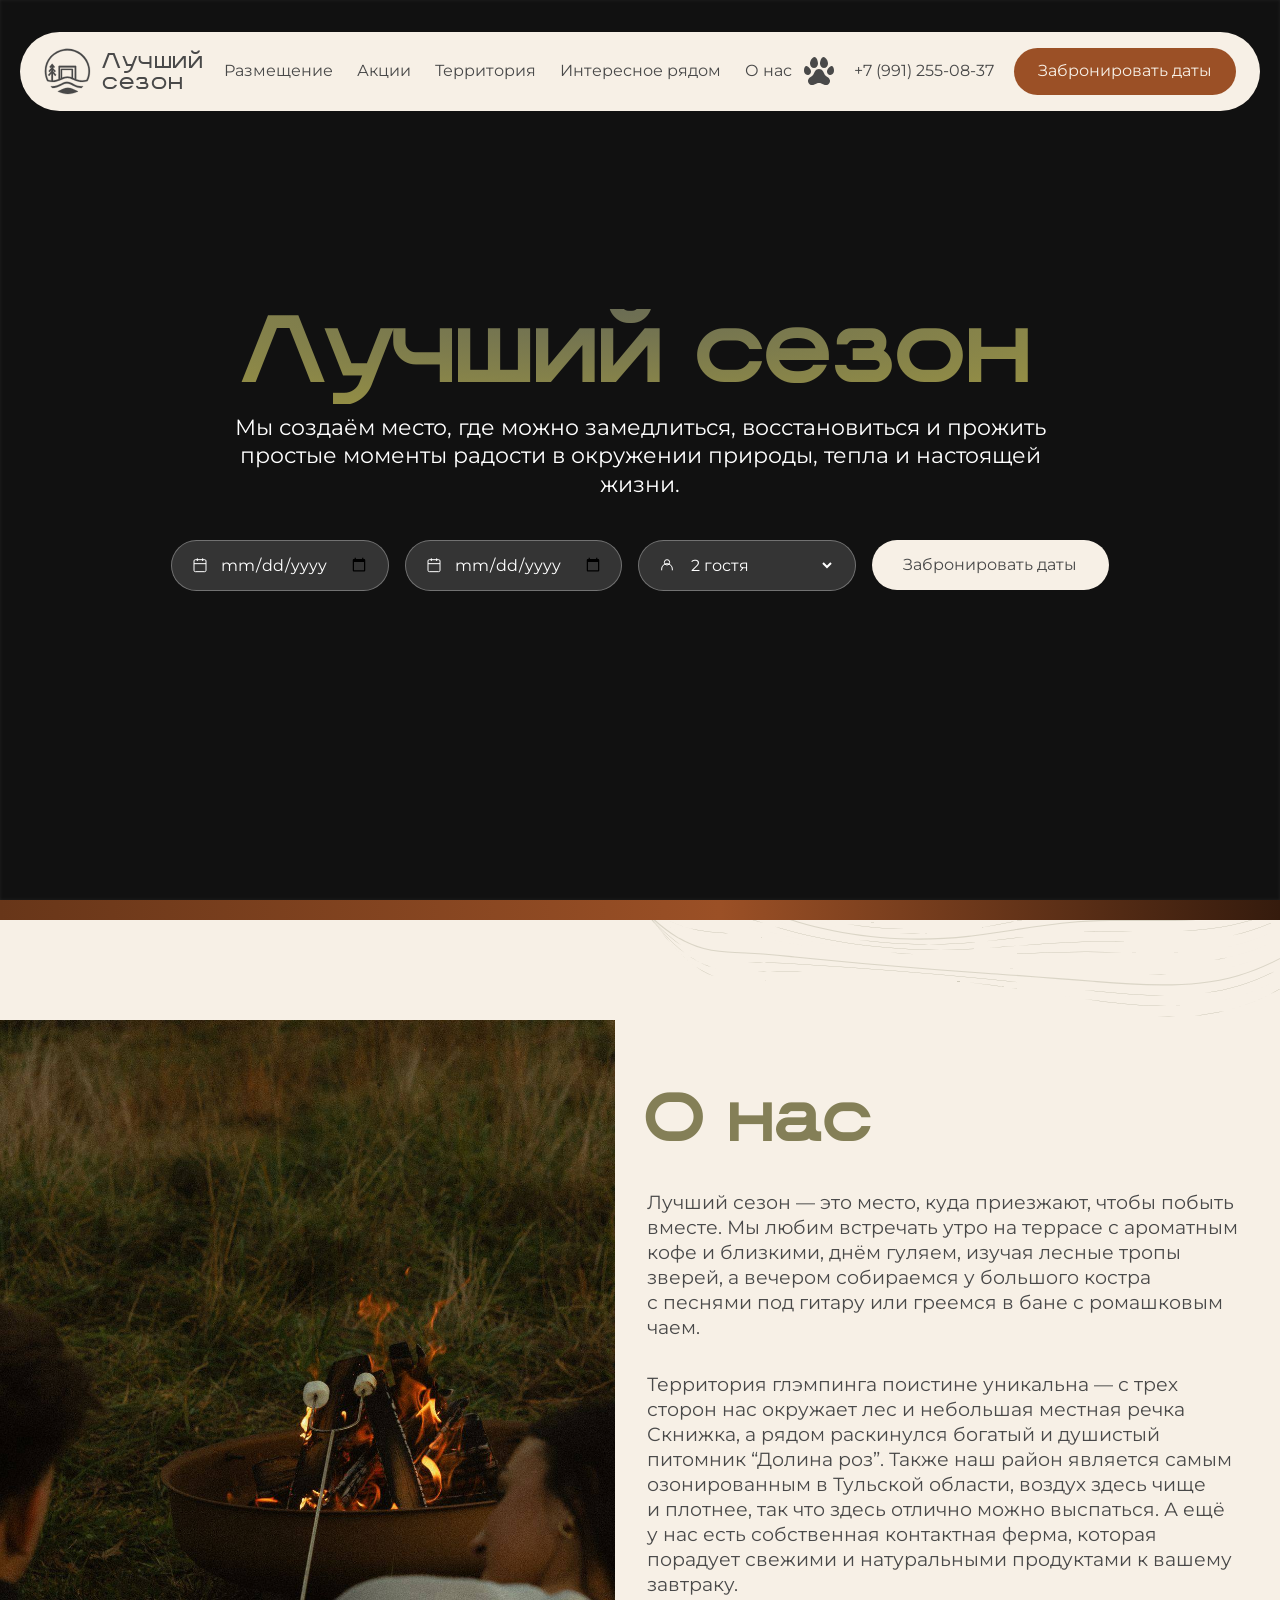
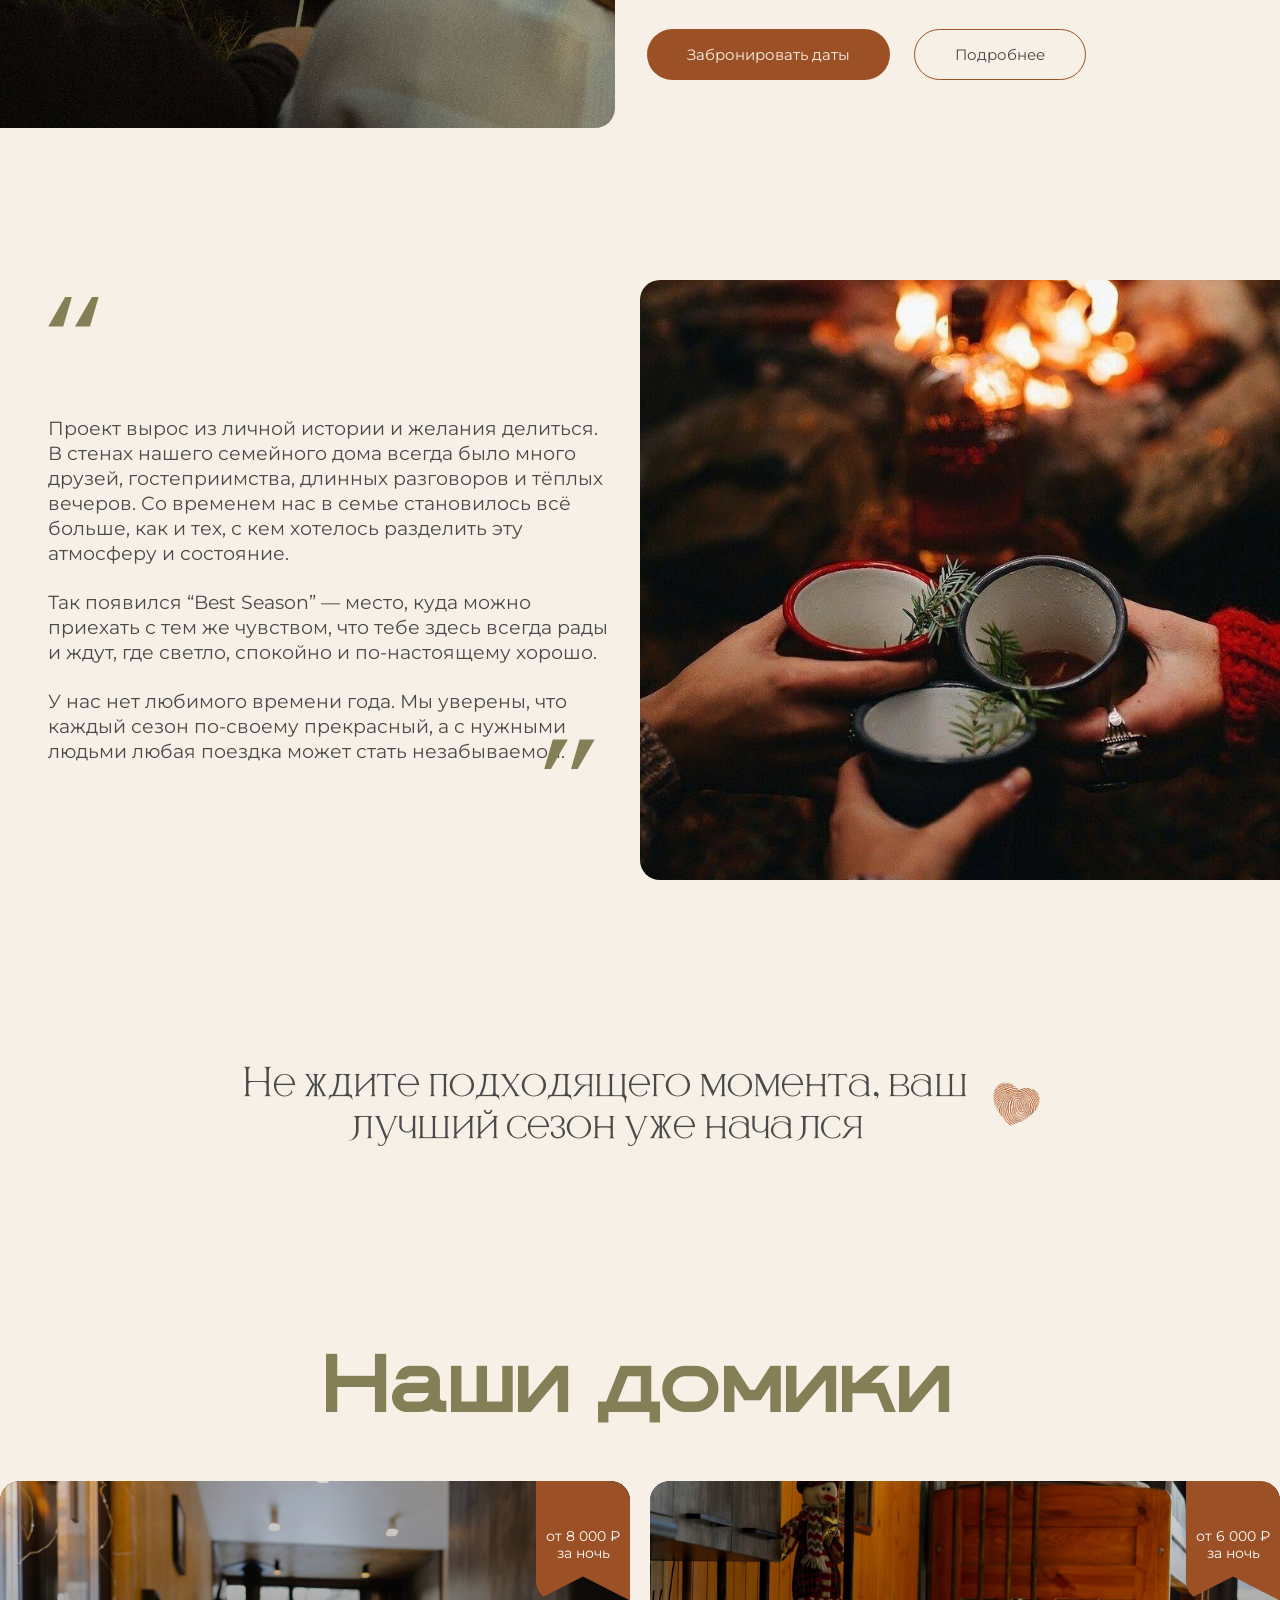
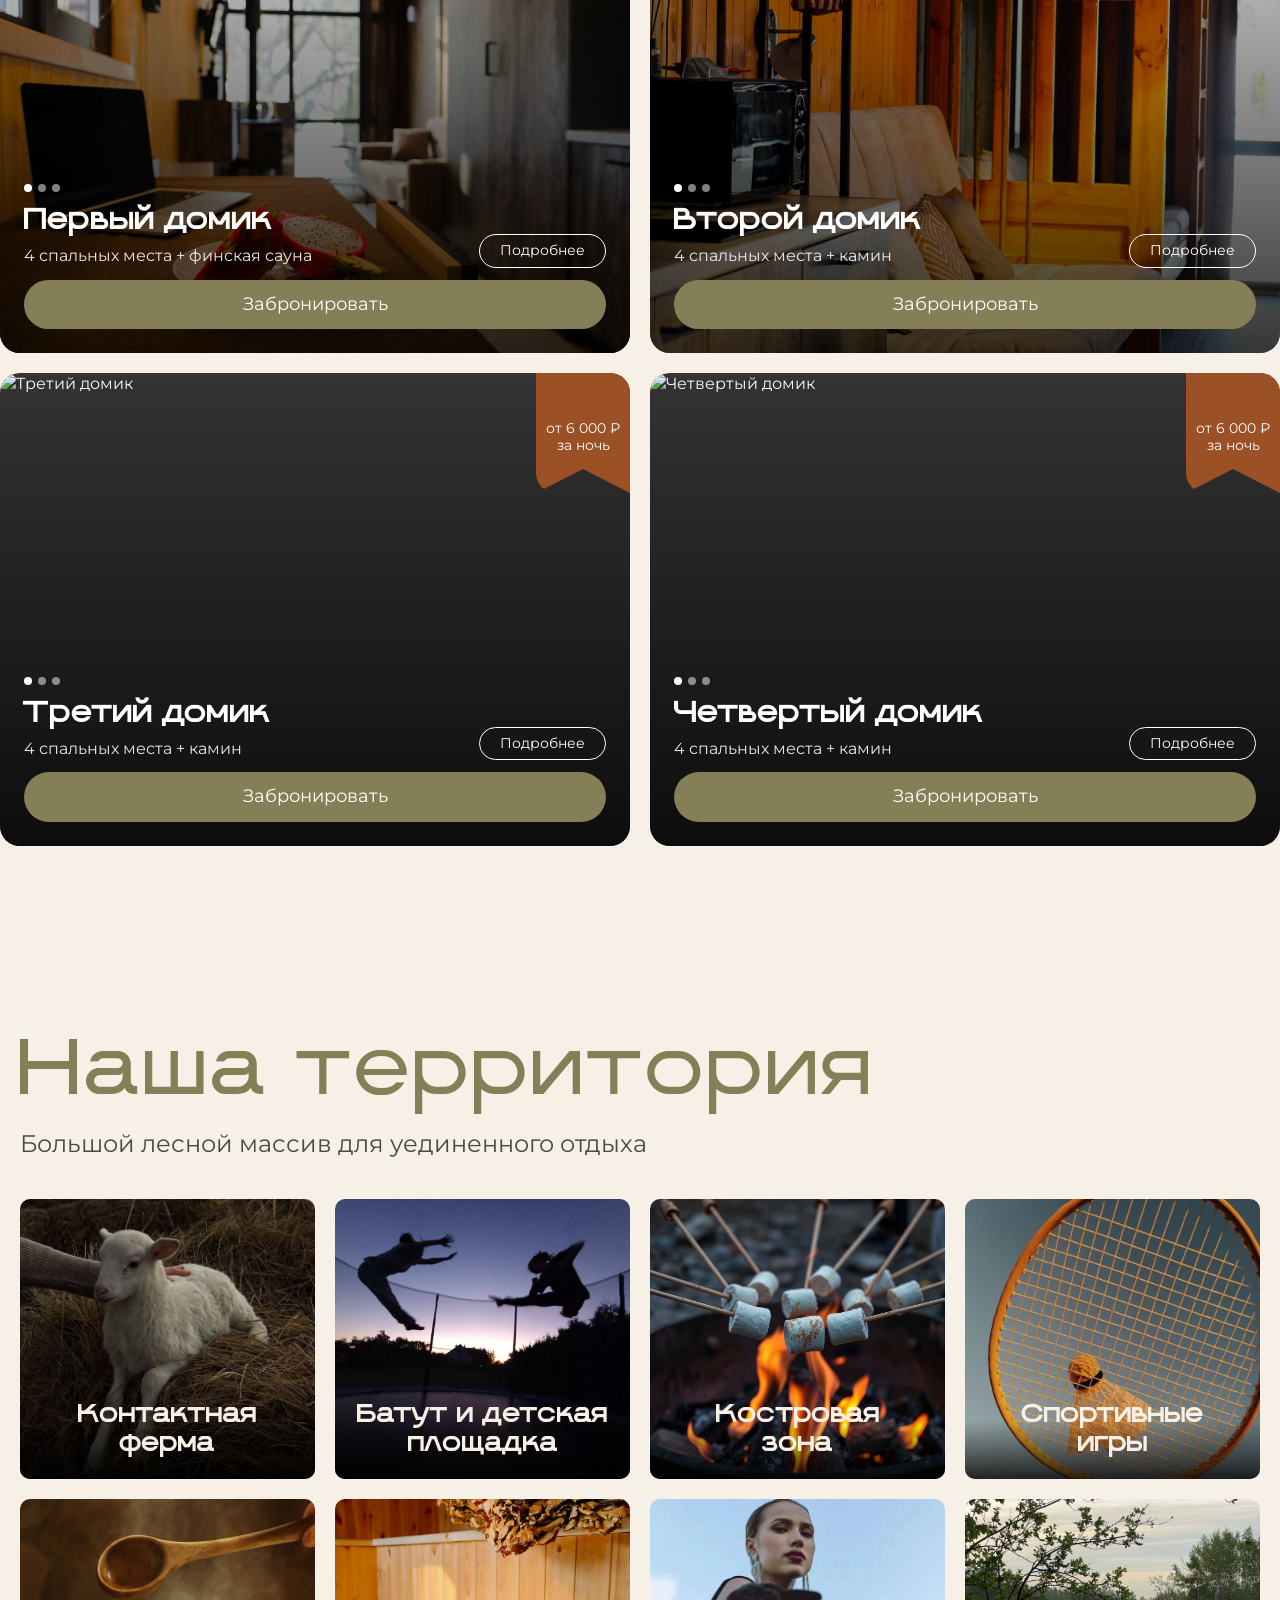
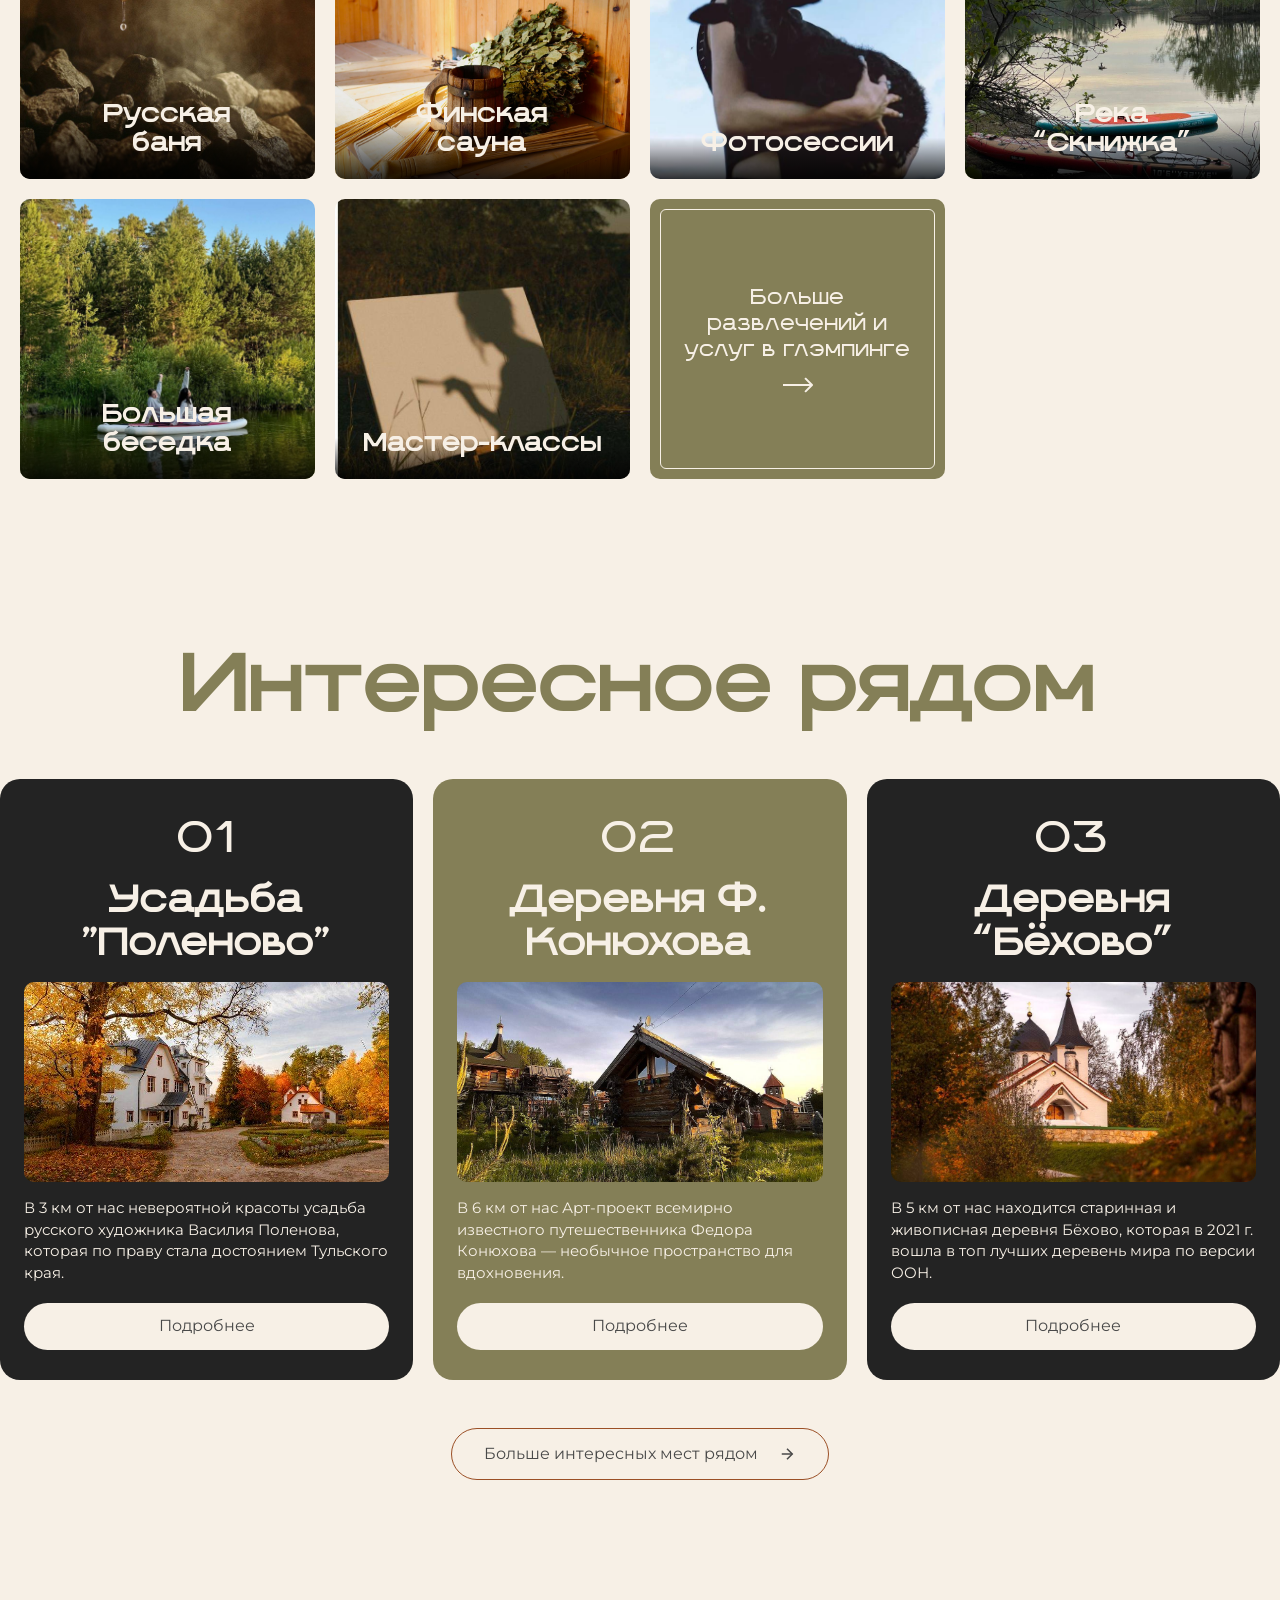
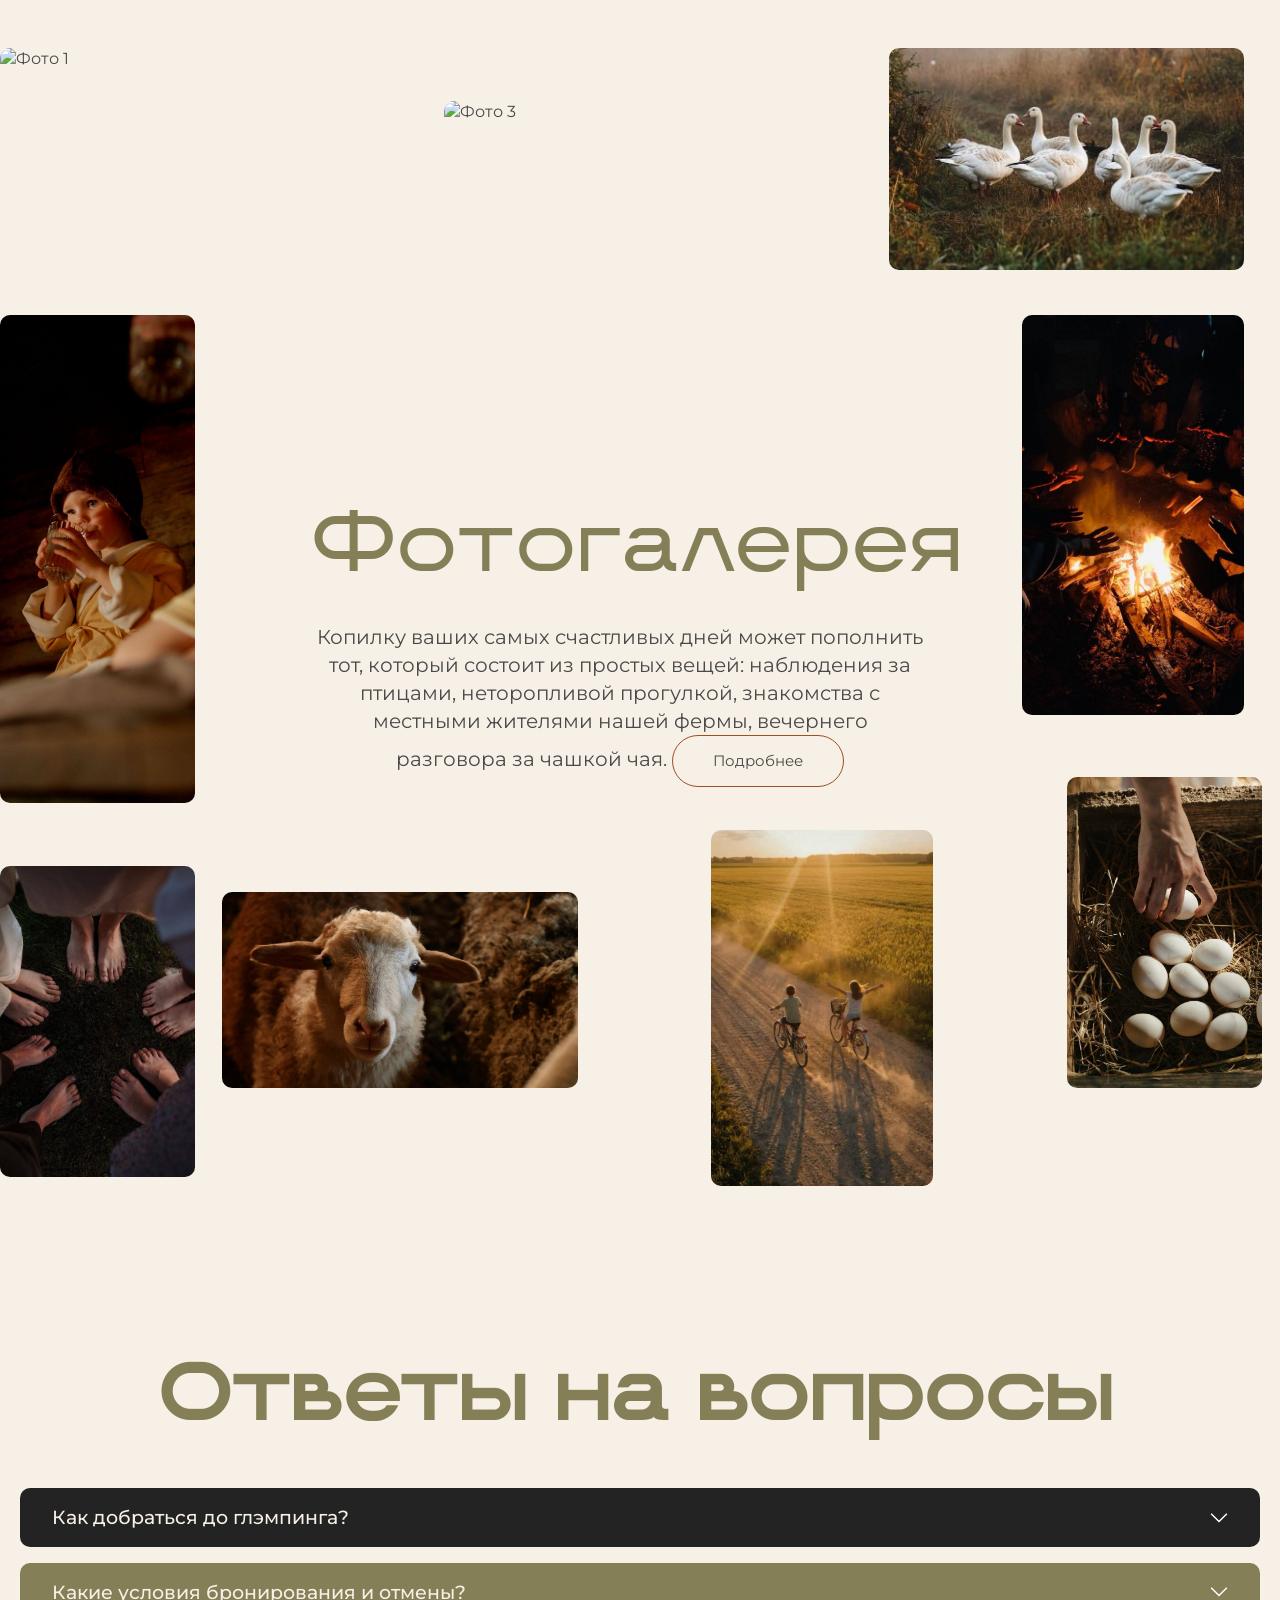
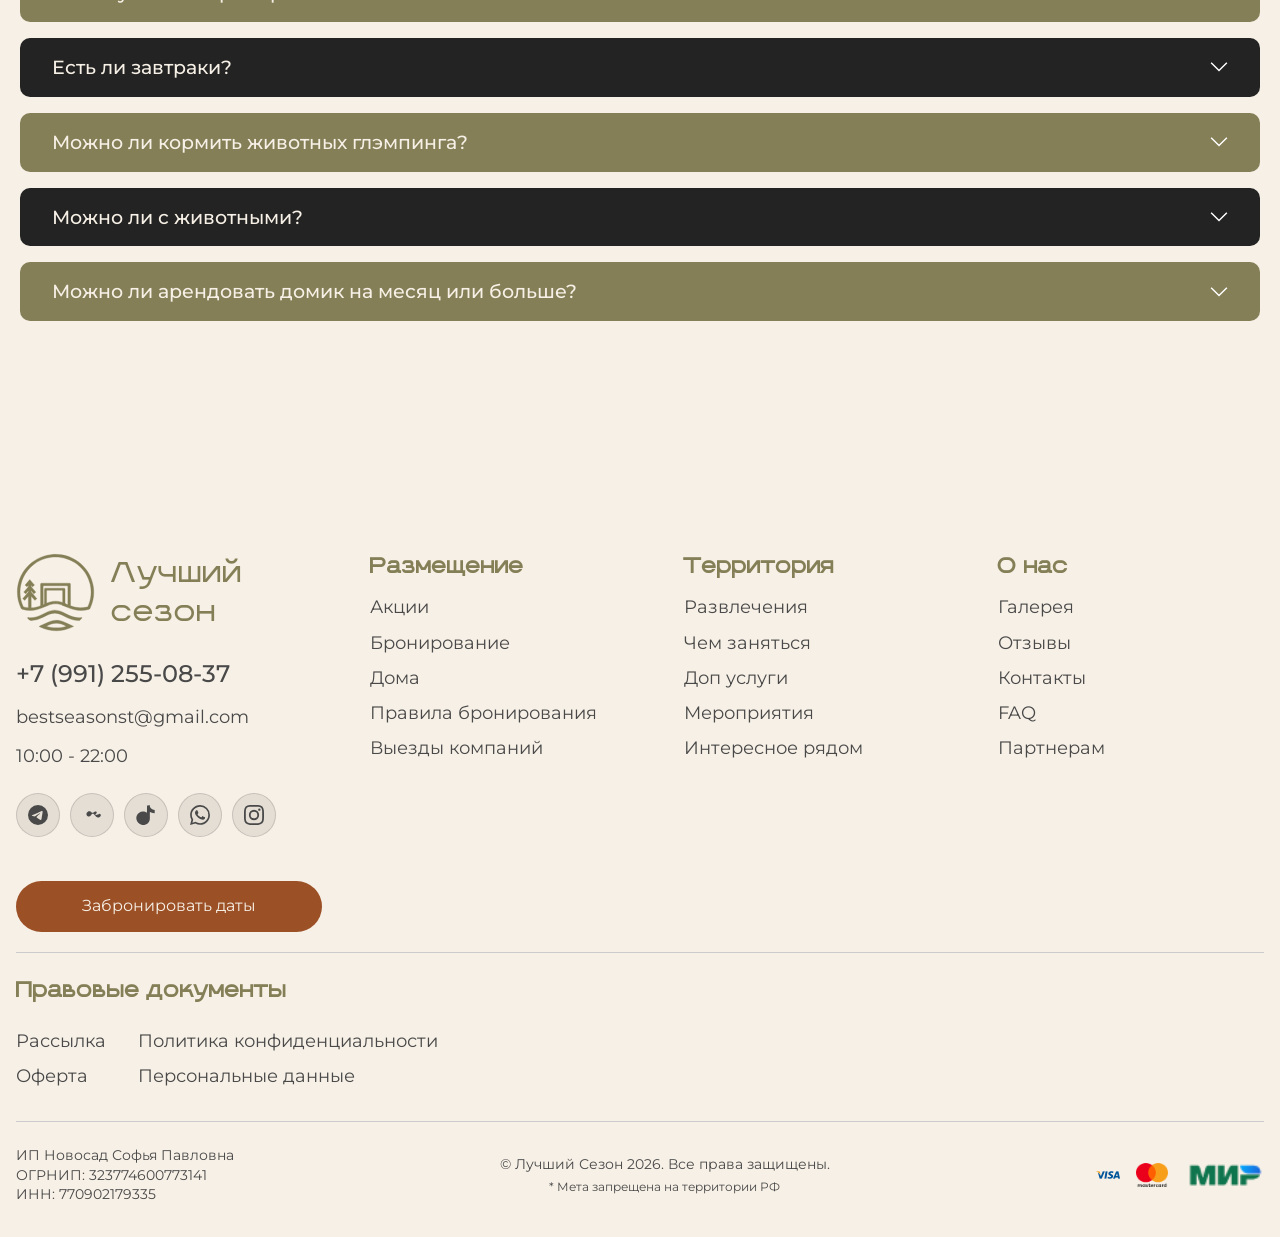
==== commit a0407f7a: "фаы" ====
--- a/index.html
+++ b/index.html
@@ -358,8 +358,8 @@
     <h2 class="section-title">Интересное рядом</h2>
     <div class="nearby-grid">
       <div class="nearby-card"><div class="number">01</div><h3>Усадьба "Поленово"</h3><img class="image" src="static/images/intresting_nearby/nearby-polenovo.png" /><p>В 3 км от нас невероятной красоты усадьба русского художника Василия Поленова, которая по праву стала достоянием Тульского края.</p><a href="#" class="btn btn-light">Подробнее</a></div>
-      <div class="nearby-card gold"><div class="number">02</div><h3>деревня Ф. Конюхова</h3><img class="image" src="static/images/intresting_nearby/nearby-konyukhov.png" /><p>В 6 км от нас Арт-проект всемирно известного путешественника Федора Конюхова — необычное пространство для вдохновения.</p><a href="#" class="btn btn-light">Подробнее</a></div>
-      <div class="nearby-card"><div class="number">03</div><h3>деревня “Бёхово”</h3><img class="image" src="static/images/intresting_nearby/nearby-bekhovo.png" /><p>В 5 км от нас находится старинная и живописная деревня Бёхово, которая в 2021 г. вошла в топ лучших деревень мира по версии ООН.</p><a href="#" class="btn btn-light">Подробнее</a></div>
+      <div class="nearby-card gold"><div class="number">02</div><h3>Деревня Ф. Конюхова</h3><img class="image" src="static/images/intresting_nearby/nearby-konyukhov.png" /><p>В 6 км от нас Арт-проект всемирно известного путешественника Федора Конюхова — необычное пространство для вдохновения.</p><a href="#" class="btn btn-light">Подробнее</a></div>
+      <div class="nearby-card"><div class="number">03</div><h3>Деревня “Бёхово”</h3><img class="image" src="static/images/intresting_nearby/nearby-bekhovo.png" /><p>В 5 км от нас находится старинная и живописная деревня Бёхово, которая в 2021 г. вошла в топ лучших деревень мира по версии ООН.</p><a href="#" class="btn btn-light">Подробнее</a></div>
     </div>
     <div class="nearby-more"><a href="#" class="btn btn-outline">Больше интересных мест рядом <svg width="18" height="18" viewBox="0 0 24 24" fill="none" stroke="#494949" stroke-width="2"><path d="M5 12h14"/><path d="M12 5l7 7-7 7"/></svg></a></div>
   </section>
--- a/static/css/index.css
+++ b/static/css/index.css
@@ -138,16 +138,16 @@
   left: 50%;
   transform: translateX(-50%);
   width: calc(100% - 2.5rem);
-  max-width: 1260px;
+  max-width: 1440px;
   background: var(--bg-beige);
   backdrop-filter: blur(10px);
   border-radius: 100px;
-  padding: 1.25rem 2rem;
+  padding: 1rem 1.5rem;
   display: flex;
   justify-content: space-between;
   align-items: center;
   z-index: 10;
-  gap: 1rem;
+  gap: 0.75rem;
   flex-wrap: nowrap;
 }
 
@@ -182,7 +182,7 @@
 .header nav {
   display: flex;
   align-items: center;
-  gap: 1.875rem;
+  gap: 1.5rem;
   flex: 1;
   justify-content: flex-end;
   flex-wrap: wrap;
@@ -346,6 +346,7 @@
   align-items: stretch;
   width: 100%;
   padding: 0;
+  margin-top: 120px;
 }
 
 .about-image {
@@ -390,6 +391,7 @@
 .quote {
   padding: 2rem 0;
   width: 100%;
+  margin-top: 120px;
 }
 
 .quote-inner {
@@ -447,6 +449,7 @@
 .slogan {
   text-align: center;
   padding: 2rem 0 3rem;
+  margin-top: 120px;
 }
 
 .slogan h2 {
@@ -479,6 +482,7 @@
 /* ==================== Houses ==================== */
 .houses {
   padding: 2rem 0 4rem;
+  margin-top: 120px;
 }
 
 .section-title {
@@ -491,7 +495,7 @@
 
 .houses-grid {
   display: grid;
-  grid-template-columns: repeat(auto-fit, minmax(min(100%, 400px), 1fr));
+  grid-template-columns: repeat(2, 1fr);
   gap: 1.25rem;
 }
 
@@ -628,7 +632,7 @@
 /* ==================== Territory ==================== */
 .territory-wrapper {
   max-width: var(--container-max);
-  margin: 4rem auto 0;
+  margin: 120px auto 0;
   padding: 0 var(--container-padding);
 }
 
@@ -799,37 +803,95 @@
   height: 16px;
 }
 
-/* ==================== Gallery ==================== */
+/* ==================== Gallery (ВОССТАНОВЛЕННОЕ ПОЗИЦИОНИРОВАНИЕ) ==================== */
 .gallery-section {
   position: relative;
   max-width: var(--container-max);
-  margin: 4rem auto 0;
+  margin: 120px auto 0;
   padding: 0 var(--container-padding);
-  display: flex;
-  flex-wrap: wrap;
+  /* Сохраняем точные пропорции оригинальной композиции 1440x1300 */
+  aspect-ratio: 1440 / 1300;
+  width: 100%;
+}
+
+.gallery-section .gallery-img {
+  position: absolute;
+  border-radius: 10px;
+  object-fit: cover;
+  height: auto;
+}
+
+/* Позиционирование в процентах для точного масштабирования */
+.gallery-img-1 {
+  left: 0%;
+  top: 0%;
+  width: 27.77%;
+  aspect-ratio: 400 / 220;
+}
+.gallery-img-2 {
+  left: 17.36%;
+  top: 73.07%;
+  width: 27.77%;
+  aspect-ratio: 400 / 220;
+}
+.gallery-img-3 {
+  left: 34.72%;
+  top: 4.61%;
+  width: 24.3%;
+  aspect-ratio: 350 / 250;
+}
+.gallery-img-4 {
+  left: 83.33%;
+  top: 63.07%;
+  width: 15.27%;
+  aspect-ratio: 220 / 350;
+}
+.gallery-img-5 {
+  left: 0%;
+  top: 70.76%;
+  width: 15.27%;
+  aspect-ratio: 220 / 350;
+}
+.gallery-img-6 {
+  left: 69.44%;
+  top: 0%;
+  width: 27.77%;
+  aspect-ratio: 400 / 250;
+}
+.gallery-img-7 {
+  left: 55.55%;
+  top: 67.69%;
+  width: 17.36%;
+  aspect-ratio: 250 / 400;
+}
+.gallery-img-8 {
+  left: 0%;
+  top: 23.07%;
+  width: 15.27%;
+  aspect-ratio: 220 / 550;
+}
+.gallery-img-9 {
+  left: 79.86%;
+  top: 23.07%;
+  width: 17.36%;
+  aspect-ratio: 250 / 450;
+}
+
+.gallery-center {
+  position: absolute;
+  left: 22.22%;
+  top: 36.92%;
+  width: 52.5%;
+  aspect-ratio: 756 / 303;
+  display: flex;
+  flex-direction: column;
+  align-items: center;
   justify-content: center;
-  gap: 1.25rem;
-}
-
-.gallery-section .gallery-img {
-  flex: 1 1 200px;
-  max-width: 400px;
-  height: auto;
-  aspect-ratio: 4/3;
-  object-fit: cover;
-  border-radius: 10px;
-}
-
-.gallery-center {
-  flex: 1 1 100%;
-  max-width: 756px;
-  display: flex;
-  flex-direction: column;
-  align-items: center;
   gap: 2rem;
-  padding: 2rem 1rem;
+  padding: 2rem;
   text-align: center;
   background: transparent;
+  z-index: 2;
 }
 
 .gallery-center .gallery-title {
@@ -837,6 +899,7 @@
   font-size: clamp(3rem, 6vw, 5.625rem);
   line-height: 1.1;
   color: var(--gold);
+  width: 100%;
 }
 
 .gallery-center .gallery-desc {
@@ -871,6 +934,7 @@
 /* ==================== Nearby ==================== */
 .nearby {
   padding: 3rem 0;
+  margin-top: 120px;
 }
 
 .nearby-grid {
@@ -961,6 +1025,7 @@
 /* ==================== FAQ ==================== */
 .faq {
   padding: 2rem 0 4rem;
+  margin-top: 120px;
 }
 
 .faq h2 {
@@ -1029,6 +1094,7 @@
 .footer {
   background: var(--bg-beige);
   padding: 3rem 1rem 2rem;
+  margin-top: 120px;
 }
 
 .footer-inner {
@@ -1239,13 +1305,36 @@
   .house-card {
     min-height: 320px;
   }
+  .houses-grid {
+    grid-template-columns: 1fr;
+  }
   .territory-grid {
     grid-template-columns: 1fr;
     grid-auto-rows: 220px;
   }
+  /* Галерея на мобильных переключается в flex-ленту */
+  .gallery-section {
+    aspect-ratio: auto;
+    height: auto;
+    display: flex;
+    flex-wrap: wrap;
+    justify-content: center;
+    gap: 1rem;
+  }
   .gallery-section .gallery-img {
+    position: static;
+    width: 100%;
+    max-width: 400px;
+    height: auto;
+    aspect-ratio: 4/3;
     flex: 1 1 100%;
-    max-width: 100%;
+  }
+  .gallery-center {
+    position: static;
+    width: 100%;
+    aspect-ratio: auto;
+    padding: 2rem 1rem;
+    height: auto;
   }
   .footer-col {
     flex: 1 1 100%;
@@ -1301,14 +1390,34 @@
     min-height: 300px;
   }
   .houses-grid {
-    grid-template-columns: repeat(auto-fit, minmax(min(100%, 300px), 1fr));
+    grid-template-columns: repeat(2, 1fr);
   }
   .territory-grid {
     grid-template-columns: repeat(2, 1fr);
     grid-auto-rows: 240px;
   }
+  .gallery-section {
+    aspect-ratio: auto;
+    height: auto;
+    display: flex;
+    flex-wrap: wrap;
+    justify-content: center;
+    gap: 1.25rem;
+  }
   .gallery-section .gallery-img {
+    position: static;
+    width: 100%;
+    max-width: 400px;
+    height: auto;
+    aspect-ratio: 4/3;
     flex: 1 1 45%;
+  }
+  .gallery-center {
+    position: static;
+    width: 100%;
+    aspect-ratio: auto;
+    padding: 2rem 1.5rem;
+    height: auto;
   }
   .nearby-grid {
     grid-template-columns: 1fr 1fr;
@@ -1344,8 +1453,15 @@
     grid-template-columns: repeat(3, 1fr);
     grid-auto-rows: 260px;
   }
+  /* На ноутбуках оставляем абсолютное позиционирование, оно масштабируется через aspect-ratio */
+  .gallery-section {
+    display: block; /* Возвращаем блочную модель для корректной работы позиционирования */
+  }
   .gallery-section .gallery-img {
-    flex: 1 1 30%;
+    position: absolute; /* Возвращаем абсолют */
+  }
+  .gallery-center {
+    position: absolute; /* Возвращаем абсолют */
   }
 }
 
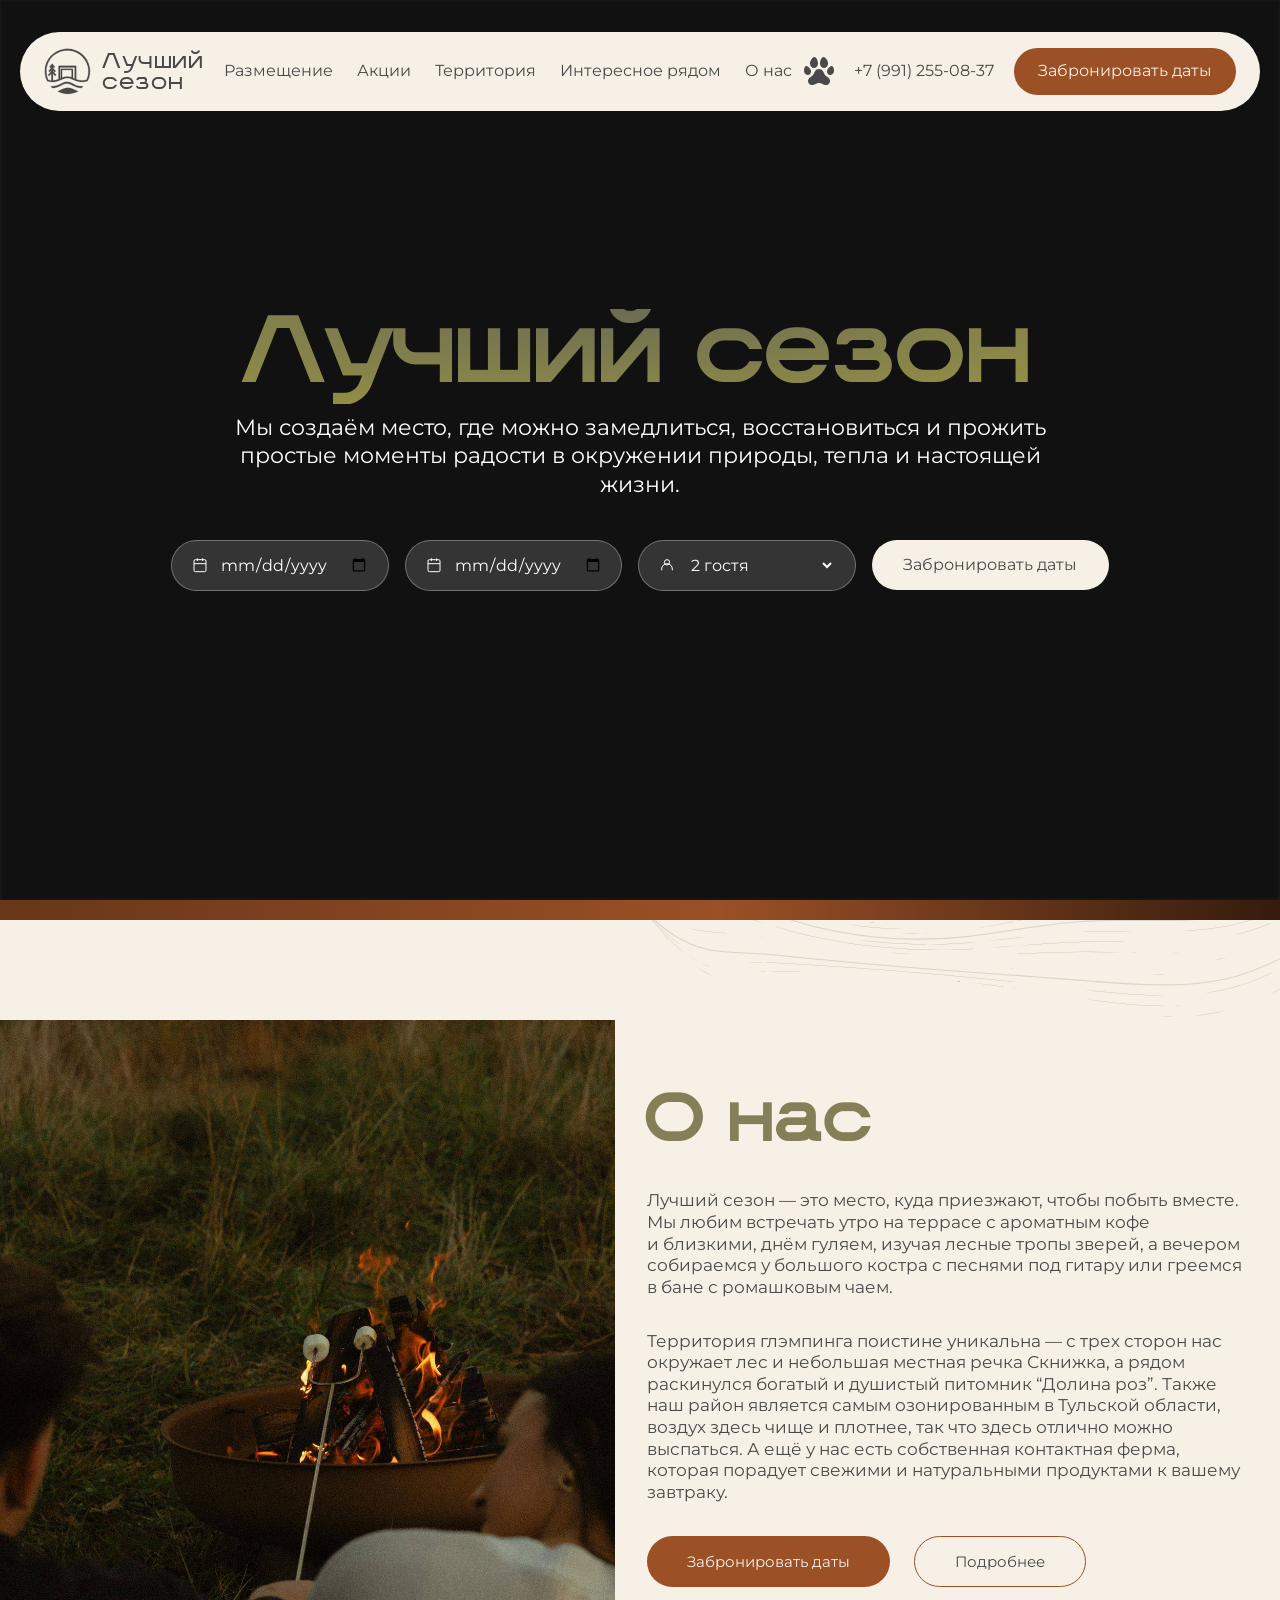
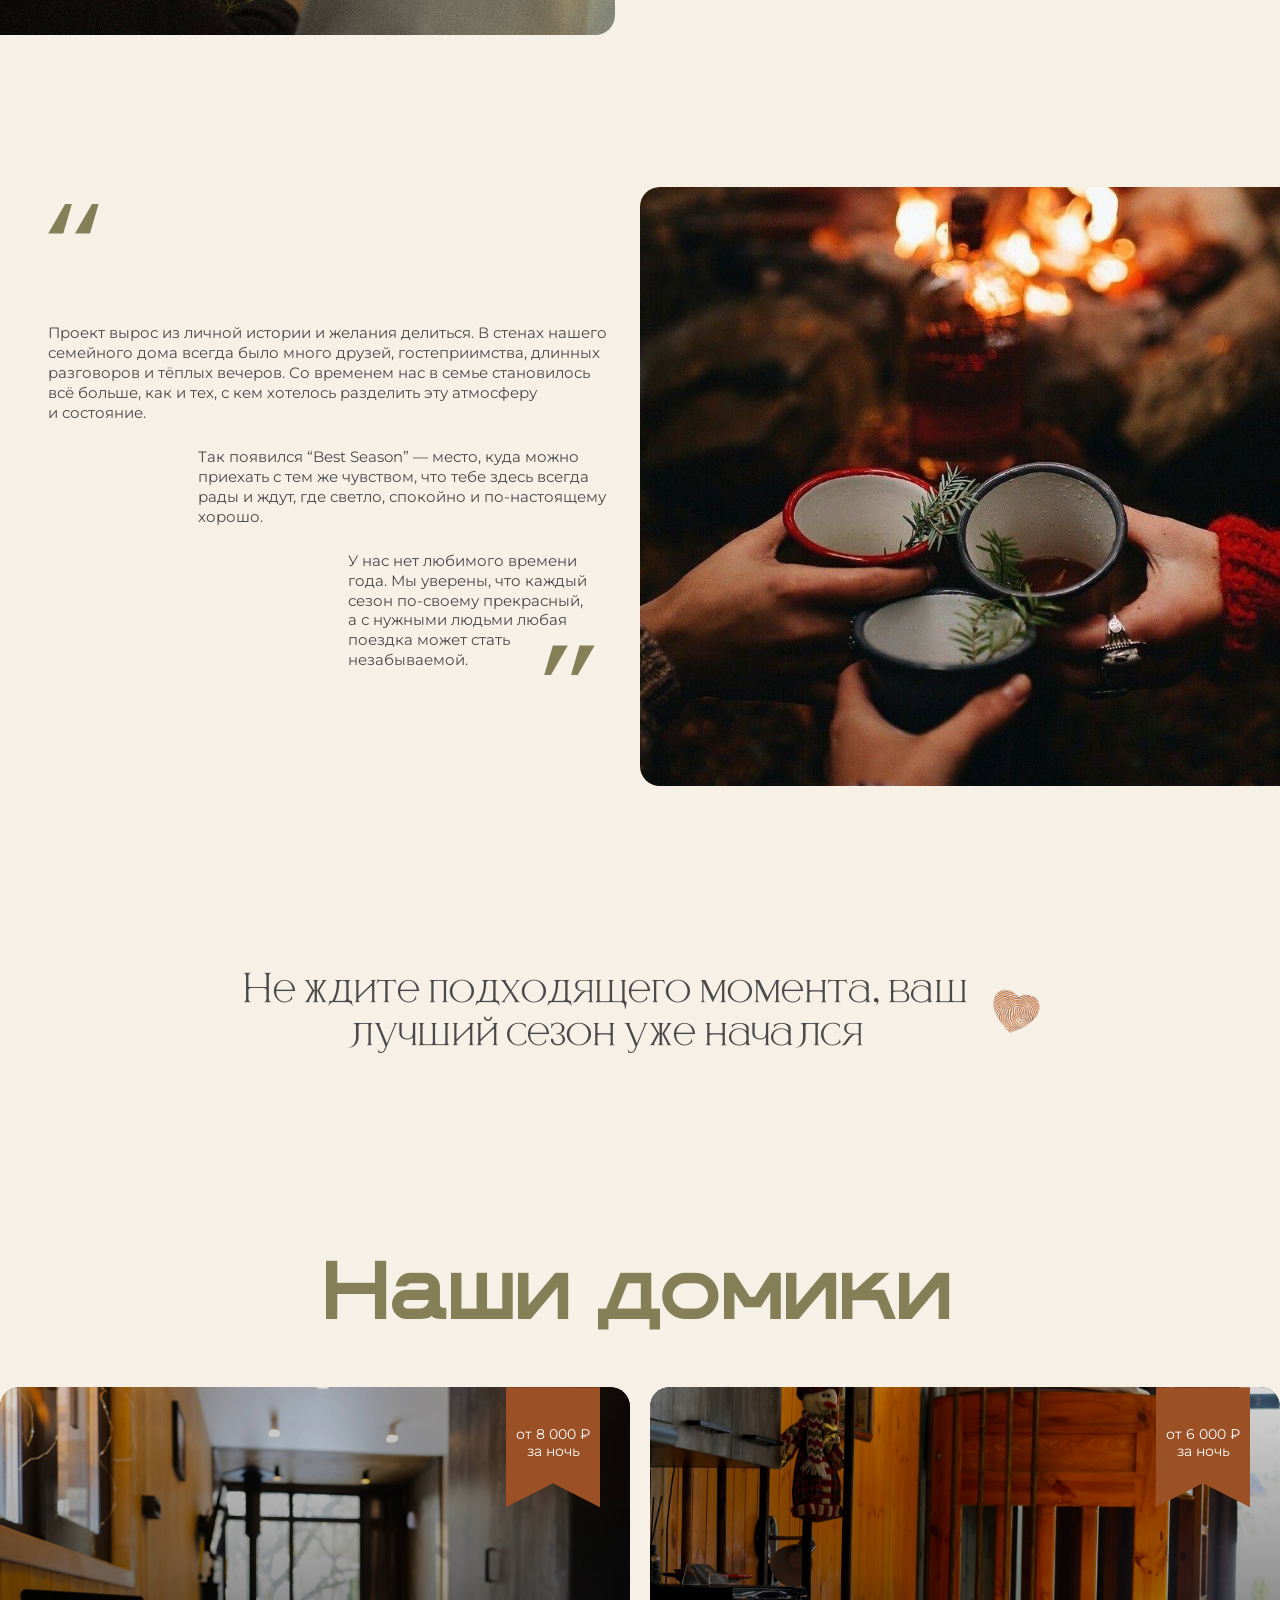
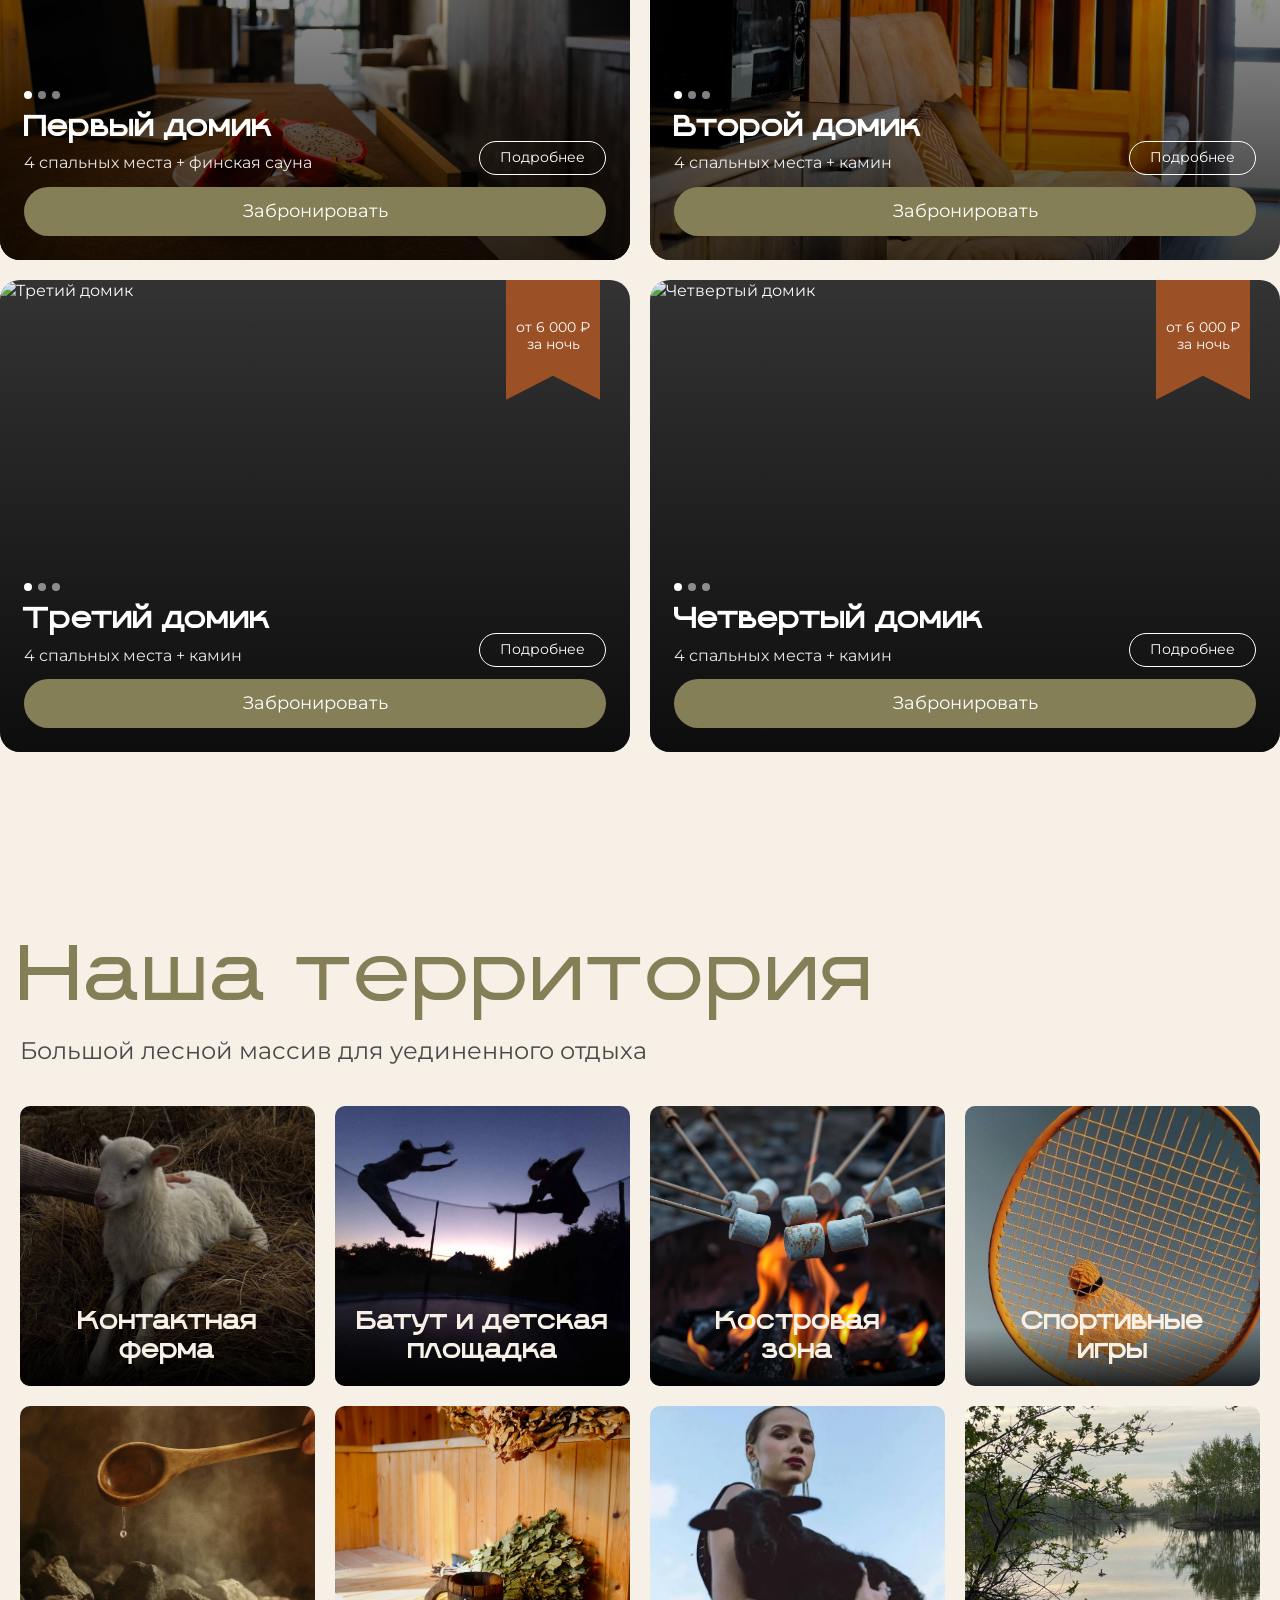
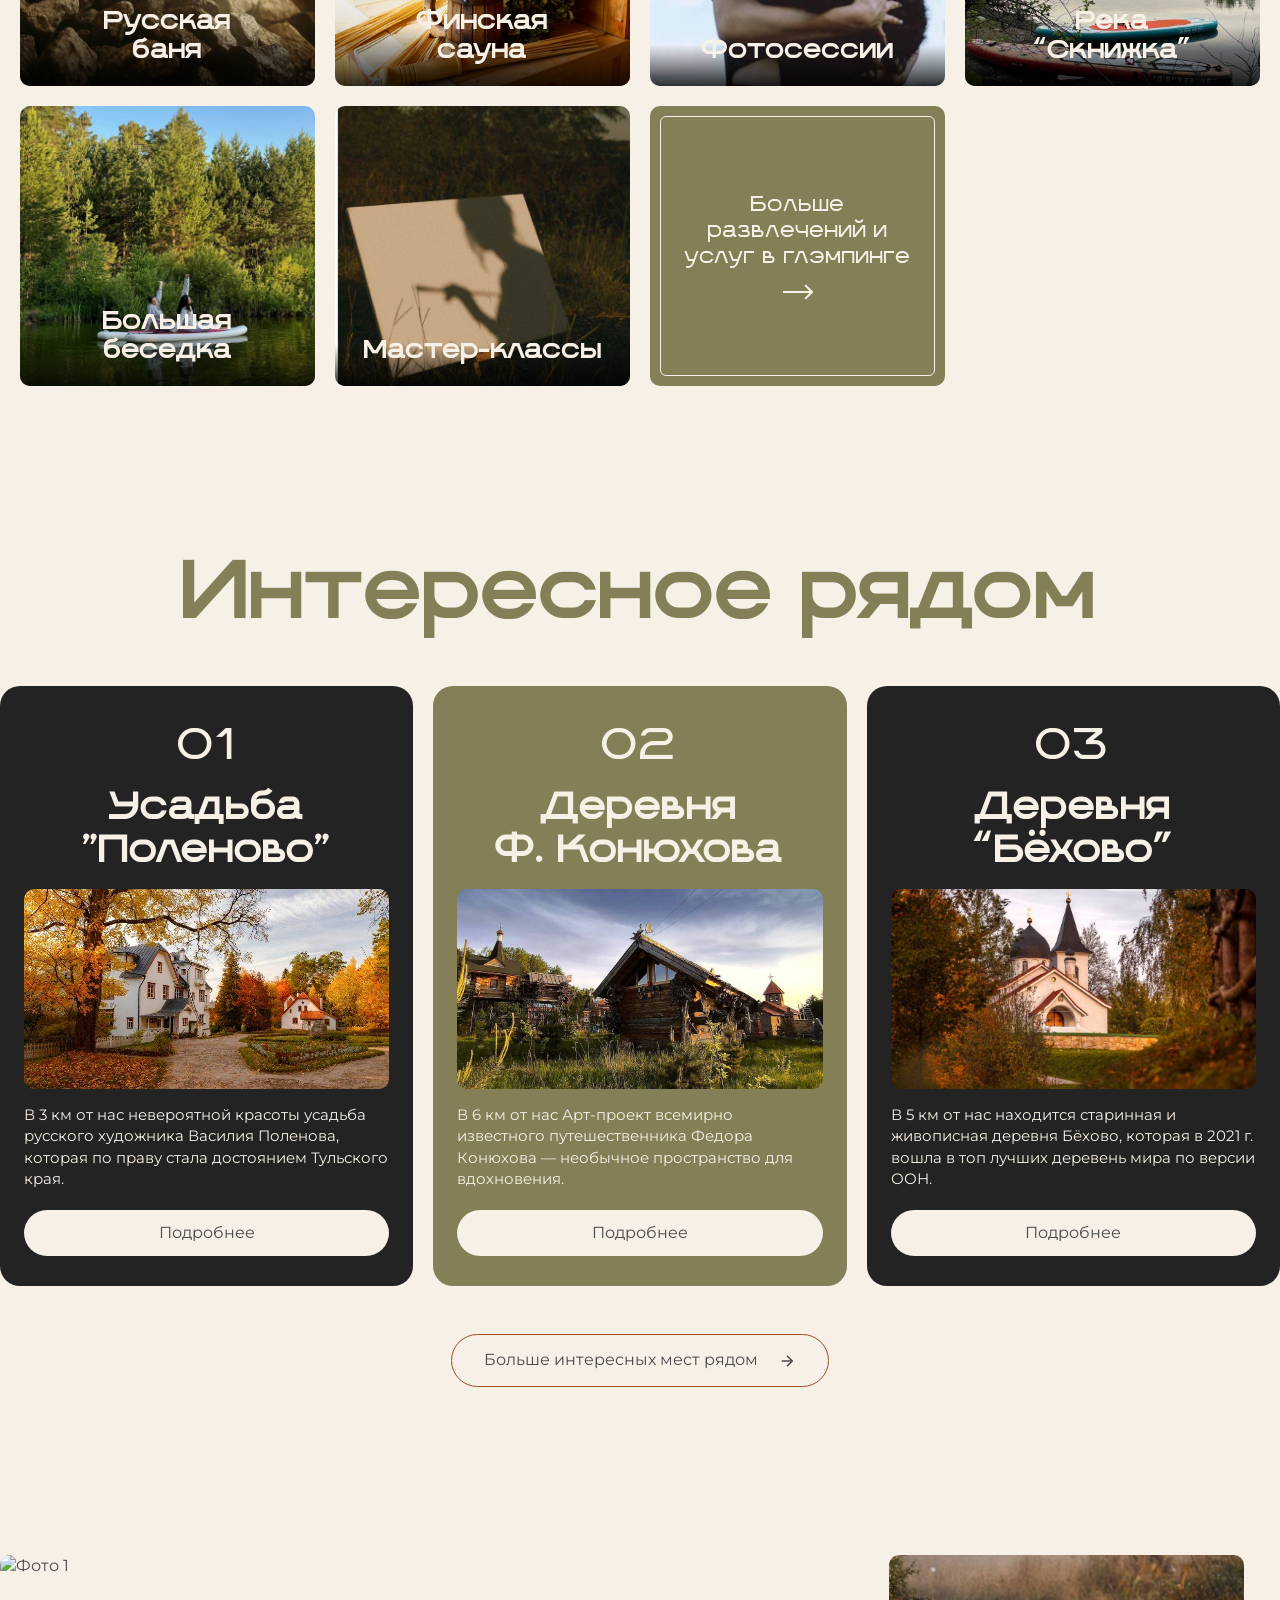
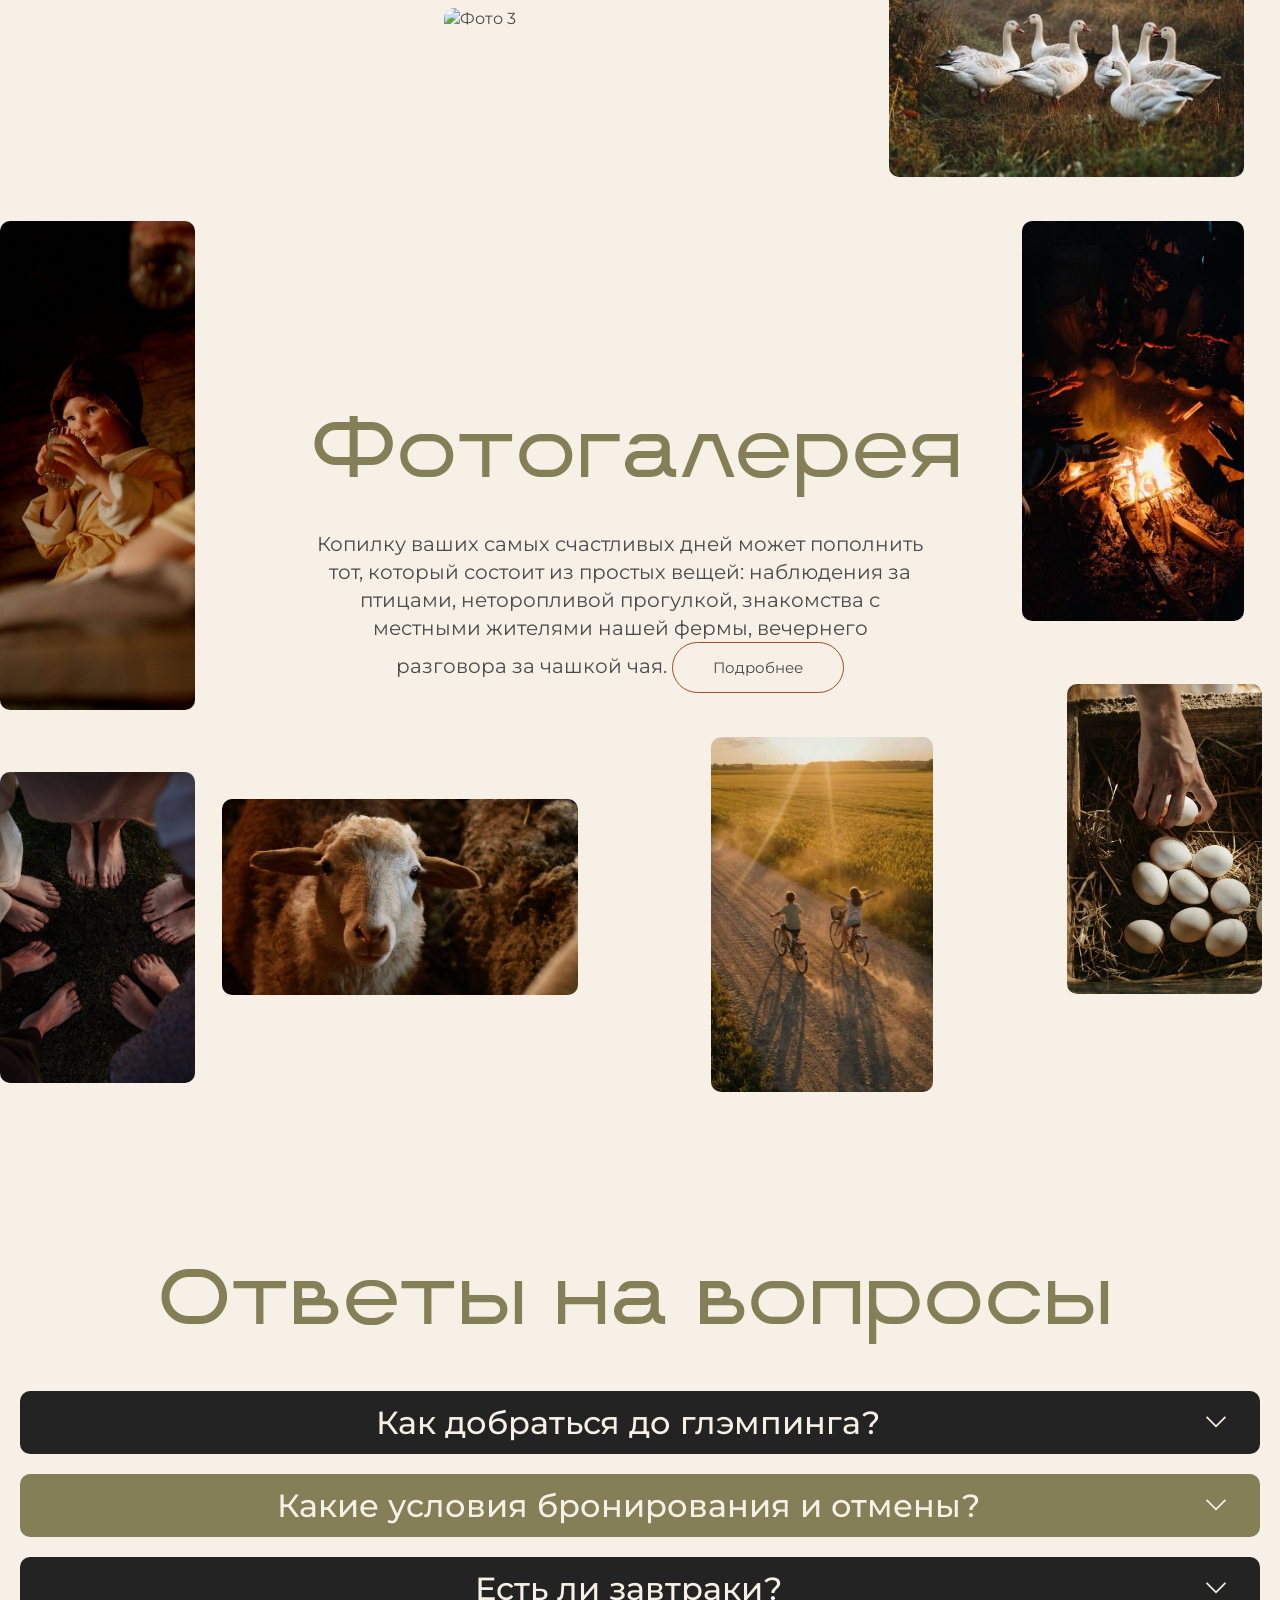
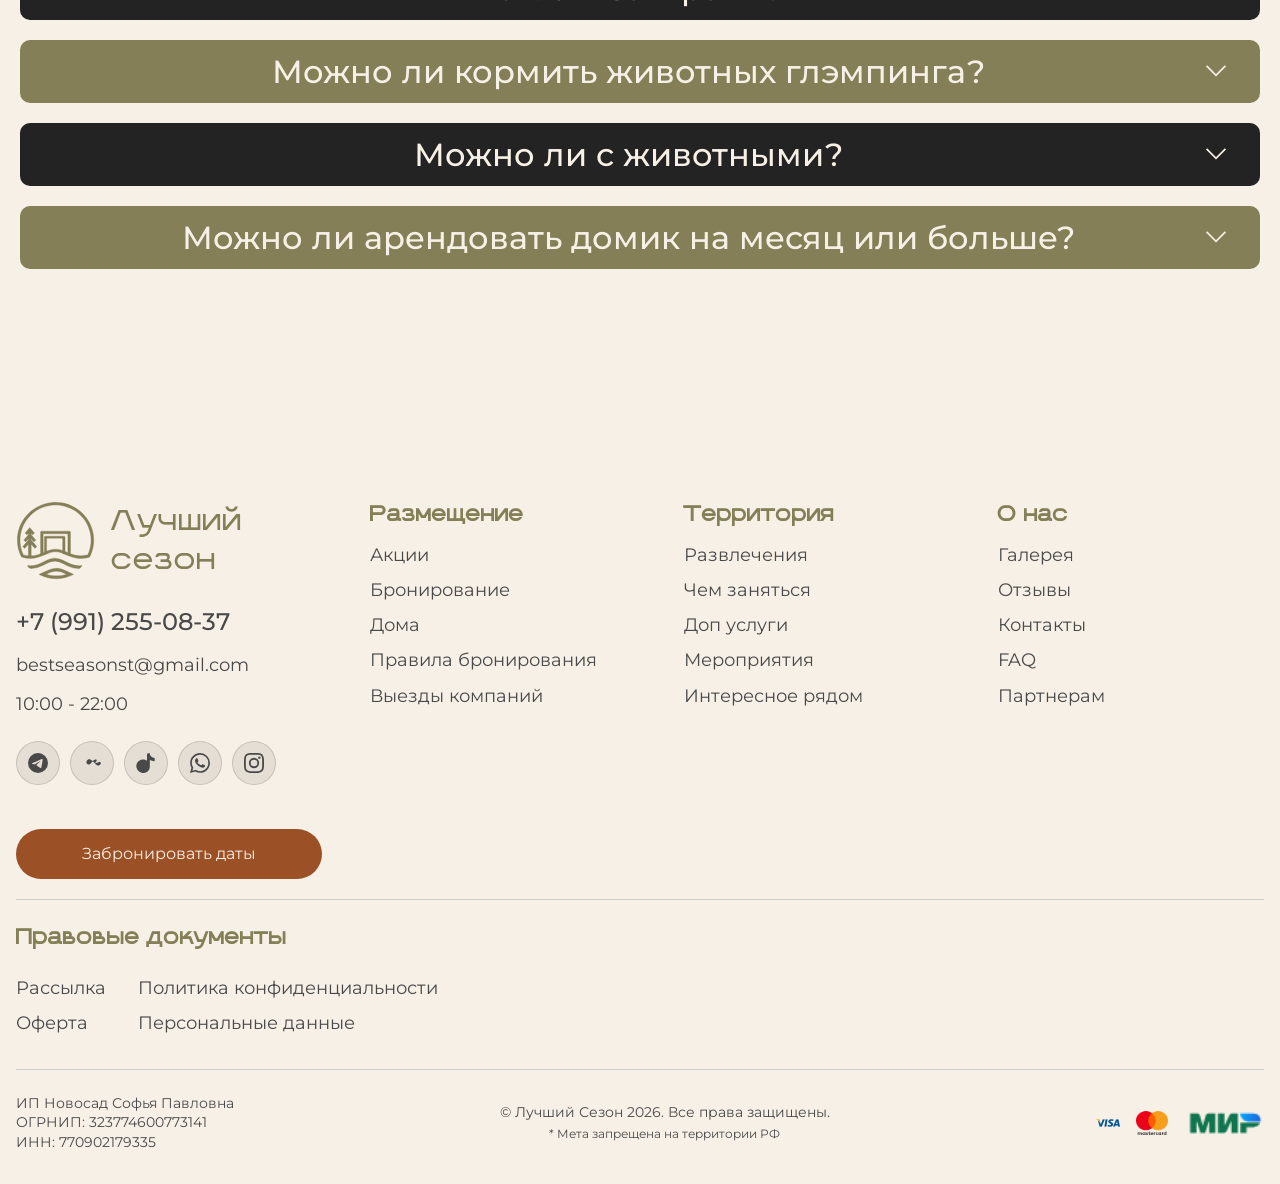
==== commit b4c0b362: "dfsjhfdgjdfj" ====
--- a/index.html
+++ b/index.html
@@ -357,9 +357,9 @@
   <section class="nearby container">
     <h2 class="section-title">Интересное рядом</h2>
     <div class="nearby-grid">
-      <div class="nearby-card"><div class="number">01</div><h3>Усадьба "Поленово"</h3><img class="image" src="static/images/intresting_nearby/nearby-polenovo.png" /><p>В 3 км от нас невероятной красоты усадьба русского художника Василия Поленова, которая по праву стала достоянием Тульского края.</p><a href="#" class="btn btn-light">Подробнее</a></div>
-      <div class="nearby-card gold"><div class="number">02</div><h3>Деревня Ф. Конюхова</h3><img class="image" src="static/images/intresting_nearby/nearby-konyukhov.png" /><p>В 6 км от нас Арт-проект всемирно известного путешественника Федора Конюхова — необычное пространство для вдохновения.</p><a href="#" class="btn btn-light">Подробнее</a></div>
-      <div class="nearby-card"><div class="number">03</div><h3>Деревня “Бёхово”</h3><img class="image" src="static/images/intresting_nearby/nearby-bekhovo.png" /><p>В 5 км от нас находится старинная и живописная деревня Бёхово, которая в 2021 г. вошла в топ лучших деревень мира по версии ООН.</p><a href="#" class="btn btn-light">Подробнее</a></div>
+      <div class="nearby-card"><div class="number">01</div><h3>Усадьба<br>"Поленово"</h3><img class="image" src="static/images/intresting_nearby/nearby-polenovo.png" /><p>В 3 км от нас невероятной красоты усадьба русского художника Василия Поленова, которая по праву стала достоянием Тульского края.</p><a href="#" class="btn btn-light">Подробнее</a></div>
+      <div class="nearby-card gold"><div class="number">02</div><h3>Деревня<br>Ф. Конюхова</h3><img class="image" src="static/images/intresting_nearby/nearby-konyukhov.png" /><p>В 6 км от нас Арт-проект всемирно известного путешественника Федора Конюхова — необычное пространство для вдохновения.</p><a href="#" class="btn btn-light">Подробнее</a></div>
+      <div class="nearby-card"><div class="number">03</div><h3>Деревня<br>“Бёхово”</h3><img class="image" src="static/images/intresting_nearby/nearby-bekhovo.png" /><p>В 5 км от нас находится старинная и живописная деревня Бёхово, которая в 2021 г. вошла в топ лучших деревень мира по версии ООН.</p><a href="#" class="btn btn-light">Подробнее</a></div>
     </div>
     <div class="nearby-more"><a href="#" class="btn btn-outline">Больше интересных мест рядом <svg width="18" height="18" viewBox="0 0 24 24" fill="none" stroke="#494949" stroke-width="2"><path d="M5 12h14"/><path d="M12 5l7 7-7 7"/></svg></a></div>
   </section>
@@ -388,12 +388,109 @@
   <section class="faq container">
     <h2>Ответы на вопросы</h2>
     <div class="faq-list">
-      <div class="faq-item dark"><span>Как добраться до глэмпинга?</span><svg width="18" height="10" viewBox="0 0 24 14" fill="none" stroke="white" stroke-width="2"><path d="M1 1l11 11L23 1"/></svg></div>
-      <div class="faq-item gold"><span>Какие условия бронирования и отмены?</span><svg width="18" height="10" viewBox="0 0 24 14" fill="none" stroke="white" stroke-width="2"><path d="M1 1l11 11L23 1"/></svg></div>
-      <div class="faq-item dark"><span>Есть ли завтраки?</span><svg width="18" height="10" viewBox="0 0 24 14" fill="none" stroke="white" stroke-width="2"><path d="M1 1l11 11L23 1"/></svg></div>
-      <div class="faq-item gold"><span>Можно ли кормить животных глэмпинга?</span><svg width="18" height="10" viewBox="0 0 24 14" fill="none" stroke="white" stroke-width="2"><path d="M1 1l11 11L23 1"/></svg></div>
-      <div class="faq-item dark"><span>Можно ли с животными?</span><svg width="18" height="10" viewBox="0 0 24 14" fill="none" stroke="white" stroke-width="2"><path d="M1 1l11 11L23 1"/></svg></div>
-      <div class="faq-item gold"><span>Можно ли арендовать домик на месяц или больше?</span><svg width="18" height="10" viewBox="0 0 24 14" fill="none" stroke="white" stroke-width="2"><path d="M1 1l11 11L23 1"/></svg></div>
+      <!-- Вопрос 1 -->
+      <div class="faq-group">
+        <div class="faq-header dark">
+          <span>Как добраться до глэмпинга?</span>
+          <svg width="24" height="12" viewBox="0 0 24 14" fill="none" stroke="#F7F0E6" stroke-width="2">
+            <path d="M1 1l11 11L23 1" />
+          </svg>
+        </div>
+        <div class="faq-body">
+          <p>
+            Мы находимся в Тульской области, в 100 км от Москвы. Удобнее всего можно доехать на автомобиле (~1,5 часа) — точный адрес и прямая ссылка на Яндекс.Карты.<br><br>
+            Вариант маршрута из Москвы на общественном транспорте (Подробнее). Наиболее удобный и простой путь: электричка + такси.<br>
+            • С Курского вокзала доехать до станции Тарусская.<br>
+            Стоимость от 400 руб. Время в пути 1.2–2.5 ч. Расписание электричек Курского направления — подробнее.<br>
+            • Далее от ст. Тарусская до глэмпинга можно заказать такси (местное / «Такси Максим» / Яндекс Go), либо заказать трансфер через администратора.<br>
+            Стоимость от 300 руб. Время в пути 10 мин.
+          </p>
+        </div>
+      </div>
+
+      <!-- Вопрос 2 -->
+      <div class="faq-group">
+        <div class="faq-header gold">
+          <span>Какие условия бронирования и отмены?</span>
+          <svg width="24" height="12" viewBox="0 0 24 14" fill="none" stroke="#F7F0E6" stroke-width="2">
+            <path d="M1 1l11 11L23 1" />
+          </svg>
+        </div>
+        <div class="faq-body">
+          <p>
+            Бронирование подтверждается предоплатой 50% от стоимости проживания. При отмене за 7 и более дней до заезда предоплата возвращается полностью. В случаях незаезда или отмены бронирования менее, чем за 3 дня до дня заезда предоплата не возвращается.
+          </p>
+        </div>
+      </div>
+
+      <!-- Вопрос 3 -->
+      <div class="faq-group">
+        <div class="faq-header dark">
+          <span>Есть ли завтраки?</span>
+          <svg width="24" height="12" viewBox="0 0 24 14" fill="none" stroke="#F7F0E6" stroke-width="2">
+            <path d="M1 1l11 11L23 1" />
+          </svg>
+        </div>
+        <div class="faq-body">
+          <p>
+            К сожалению, на данный момент опция готовых завтраков не предусмотрена. Но каждое утро наша ферма радует нас свежими и вкусными продуктами, из которых вы сможете приготовить завтрак самостоятельно: яйца, молоко, мясо и зелень с нашего огорода — всё натуральное и без лишних километров до вашей тарелки.
+          </p>
+        </div>
+      </div>
+
+      <!-- Вопрос 4 -->
+      <div class="faq-group">
+        <div class="faq-header gold">
+          <span>Можно ли кормить животных глэмпинга?</span>
+          <svg width="24" height="12" viewBox="0 0 24 14" fill="none" stroke="#F7F0E6" stroke-width="2">
+            <path d="M1 1l11 11L23 1" />
+          </svg>
+        </div>
+        <div class="faq-body">
+          <p>
+            Помимо фермы, на территории вы можете встретить большое разнообразие жителей глэмпинга: котики, семейство ежей, кролики, дикие утки, бобры, выдры и других. Многие из них очень дружелюбны, а наши кошечки настойчивы в вопросе ласок и угощений. Но наша личная и большая просьба: не кормить животных фермы и глэмпинга самостоятельно. При заселении мы расскажем, как и чем лучше кормить животных, чтобы это было в радость и вам, и им.
+          </p>
+        </div>
+      </div>
+
+      <!-- Вопрос 5 -->
+      <div class="faq-group">
+        <div class="faq-header dark">
+          <span>Можно ли с животными?</span>
+          <svg width="24" height="12" viewBox="0 0 24 14" fill="none" stroke="#F7F0E6" stroke-width="2">
+            <path d="M1 1l11 11L23 1" />
+          </svg>
+        </div>
+        <div class="faq-body">
+          <p>
+            Конечно! Мы с огромной любовью относимся к четвероногим путешественникам. Пожалуйста, укажите этот момент при бронировании — подберём подходящий вариант и обговорим детали заранее.<br>
+            *За проживание с животными берется доплата в размере 1000 ₽ (в холке до 50 см) или 1500 ₽ (в холке выше 50 см).
+          </p>
+        </div>
+      </div>
+
+      <!-- Вопрос 6 -->
+      <div class="faq-group">
+        <div class="faq-header gold">
+          <span>Можно ли арендовать домик на месяц или больше?</span>
+          <svg width="24" height="12" viewBox="0 0 24 14" fill="none" stroke="#F7F0E6" stroke-width="2">
+            <path d="M1 1l11 11L23 1" />
+          </svg>
+        </div>
+        <div class="faq-body">
+          <p>
+            Да, если в календаре есть доступный дом на ваши даты, его можно забронировать. Аренда домов в глэмпинге считается посуточно, но у нас есть гибкая система скидок за долгое проживание от 3 ночей:<br><br>
+            <b>С мая по сентябрь:</b><br>
+            ▸ от 3 ночей −10%<br>
+            ▸ от 5 ночей −15%<br>
+            ▸ от 7 ночей −20%<br><br>
+            <b>С октября по апрель:</b><br>
+            ▸ от 3 ночей −10%<br>
+            ▸ от 5 ночей −20%<br>
+            ▸ от 7 ночей −25%
+          </p>
+        </div>
+      </div>
     </div>
   </section>
 
@@ -403,7 +500,7 @@
       <div class="footer-col footer-col-left">
         <div class="footer-logo">
           <img src="static/images/logo2.svg" alt="Лучший сезон" width="50" height="50" />
-          <span>Лучший сезон</span>
+          <span>Лучший <br>сезон</span>
         </div>
         <div class="footer-contacts">
           <div style="font-size: 24px; font-weight: 500;">+7 (991) 255-08-37</div>
--- a/static/css/index.css
+++ b/static/css/index.css
@@ -138,7 +138,7 @@
   left: 50%;
   transform: translateX(-50%);
   width: calc(100% - 2.5rem);
-  max-width: 1440px;
+  max-width: 1240px;
   background: var(--bg-beige);
   backdrop-filter: blur(10px);
   border-radius: 100px;
@@ -372,7 +372,7 @@
 }
 
 .about-text {
-  font-size: clamp(1rem, 1.5vw, 1.75rem);
+  font-size: clamp(1rem, 1.3vw, 1.60rem);
   line-height: 1.3;
   color: var(--text-dark);
 }
@@ -420,7 +420,7 @@
 }
 
 .quote-text p {
-  font-size: clamp(1rem, 1.5vw, 1.75rem);
+  font-size: clamp(0.3rem, 1.2vw, 1.50rem);
   line-height: 1.3;
   color: var(--text-dark);
   margin-bottom: 1.5rem;
@@ -531,12 +531,12 @@
 .house-card .price-tag {
   position: absolute;
   top: 0;
-  right: 0;
+  right: 30px;
   z-index: 2;
   background: var(--accent);
   color: white;
-  padding: 1.5rem 0.625rem 1rem;
-  border-radius: 0 0 0 20px;
+  padding: 1.5rem 0.625rem 2rem;
+  border-radius: 0 0 0 0px;
   font-size: 0.875rem;
   line-height: 1.2;
   text-align: center;
@@ -1022,72 +1022,144 @@
   margin-left: 0.5rem;
 }
 
-/* ==================== FAQ ==================== */
+/* ==================== FAQ (новый дизайн) ==================== */
 .faq {
   padding: 2rem 0 4rem;
   margin-top: 120px;
 }
 
 .faq h2 {
-  font-size: clamp(2.5rem, 6vw, 5.625rem);
-  line-height: 1.1;
+  font-family: 'Etude Noire', serif;
+  font-weight: 500;
+  font-size: clamp(2.5rem, 6vw, 5.625rem); /* 90px на десктопе */
+  line-height: 1.05;
   color: var(--gold);
   text-align: center;
   margin-bottom: 3rem;
 }
 
 .faq-list {
+  display: flex;
+  flex-direction: column;
+  gap: 20px;
   max-width: 1240px;
   margin: 0 auto;
-  display: flex;
-  flex-direction: column;
-  gap: 1rem;
-}
-
-.faq-item {
+  width: 100%;
+}
+
+.faq-group {
+  display: flex;
+  flex-direction: column;
+  width: 100%;
+}
+
+.faq-header {
   display: flex;
   justify-content: space-between;
   align-items: center;
-  padding: 1rem 2rem;
+  padding: 12px 32px;
   border-radius: 10px;
-  font-size: clamp(1rem, 1.5vw, 1.375rem);
+  cursor: pointer;
+  transition: background 0.2s;
+}
+
+.faq-header.dark {
+  background: #232323;
+}
+
+.faq-header.gold {
+  background: #847F57;
+}
+
+.faq-header span {
+  font-family: 'Montserrat', sans-serif;
   font-weight: 500;
-  color: var(--text-light);
-  cursor: pointer;
-  transition: all 0.3s;
-}
-
-.faq-item.dark {
-  background: var(--dark);
-}
-.faq-item.gold {
-  background: var(--gold);
-}
-
-.faq-item svg {
+  font-size: 32px;
+  line-height: 39px;
+  color: #F7F0E6;
+  text-align: center;
+  flex: 1;
+}
+
+.faq-header svg {
   flex-shrink: 0;
   transition: transform 0.3s;
 }
 
-.faq-item.active svg {
+.faq-group.active .faq-header svg {
   transform: rotate(180deg);
 }
 
-.faq-answer {
-  padding: 1rem 0 0.25rem;
+.faq-body {
+  padding: 0 32px;
+  width: 100%;
+  display: none;
+  margin-top: 8px; /* небольшой отступ от заголовка */
+}
+
+.faq-group.active .faq-body {
+  display: block;
+}
+
+.faq-body p {
   font-family: 'Montserrat', sans-serif;
-  font-size: clamp(0.875rem, 1.2vw, 1.125rem);
   font-weight: 400;
-  line-height: 1.5;
-  color: rgba(255,255,255,0.95);
-  display: none;
-  border-top: 1px solid rgba(255,255,255,0.15);
-  margin-top: 0.75rem;
-  width: 100%;
-}
-
-.faq-item.active .faq-answer {
-  display: block;
+  font-size: 24px;
+  line-height: 29px;
+  color: #494949;
+  margin: 0;
+}
+
+.faq-body p b {
+  font-weight: 600;
+}
+
+/* Адаптивность для FAQ */
+@media (max-width: 768px) {
+  .faq h2 {
+    font-size: 2.5rem;
+    margin-bottom: 2rem;
+  }
+
+  .faq-header {
+    padding: 12px 20px;
+  }
+
+  .faq-header span {
+    font-size: 18px;
+    line-height: 22px;
+    text-align: left;
+  }
+
+  .faq-header svg {
+    width: 18px;
+    height: 10px;
+  }
+
+  .faq-body {
+    padding: 0 20px;
+  }
+
+  .faq-body p {
+    font-size: 16px;
+    line-height: 20px;
+  }
+}
+
+@media (max-width: 480px) {
+  .faq-header {
+    padding: 10px 16px;
+  }
+
+  .faq-header span {
+    font-size: 16px;
+    line-height: 20px;
+  }
+
+  .faq-body p {
+    font-size: 14px;
+    line-height: 18px;
+  }
 }
 
 /* ==================== Footer ==================== */
@@ -1465,4 +1537,38 @@
   }
 }
 
-/* Большие экраны (от 1025px) – уже адаптировано через max-width контейнера */+.header .actions .paw-icon {
+  width: 30px;
+  height: 28px;        /* фиксированная высота, чтобы контейнер не менялся */
+  cursor: pointer;
+  flex-shrink: 0;
+  
+  /* Добавляем flex-контейнер для выравнивания SVG по нижнему краю */
+  display: flex;
+  align-items: flex-end;
+  justify-content: center;
+  
+  /* Убираем все transition, масштабирование и фильтры */
+  transition: none;
+}
+
+/* Ступенчатый сдвиг абзацев в цитате */
+.quote-text p:nth-of-type(1) {
+  margin-left: 0;
+}
+
+.quote-text p:nth-of-type(2) {
+  margin-left: 150px; /* или другое значение */
+}
+
+.quote-text p:nth-of-type(3) {
+  margin-left: 300px; /* увеличиваем отступ */
+}
+
+
+
+@media (max-width: 768px) {
+  .quote-text p:nth-of-type(2) { margin-left: 1.5rem; }
+  .quote-text p:nth-of-type(3) { margin-left: 3rem; }
+}
+
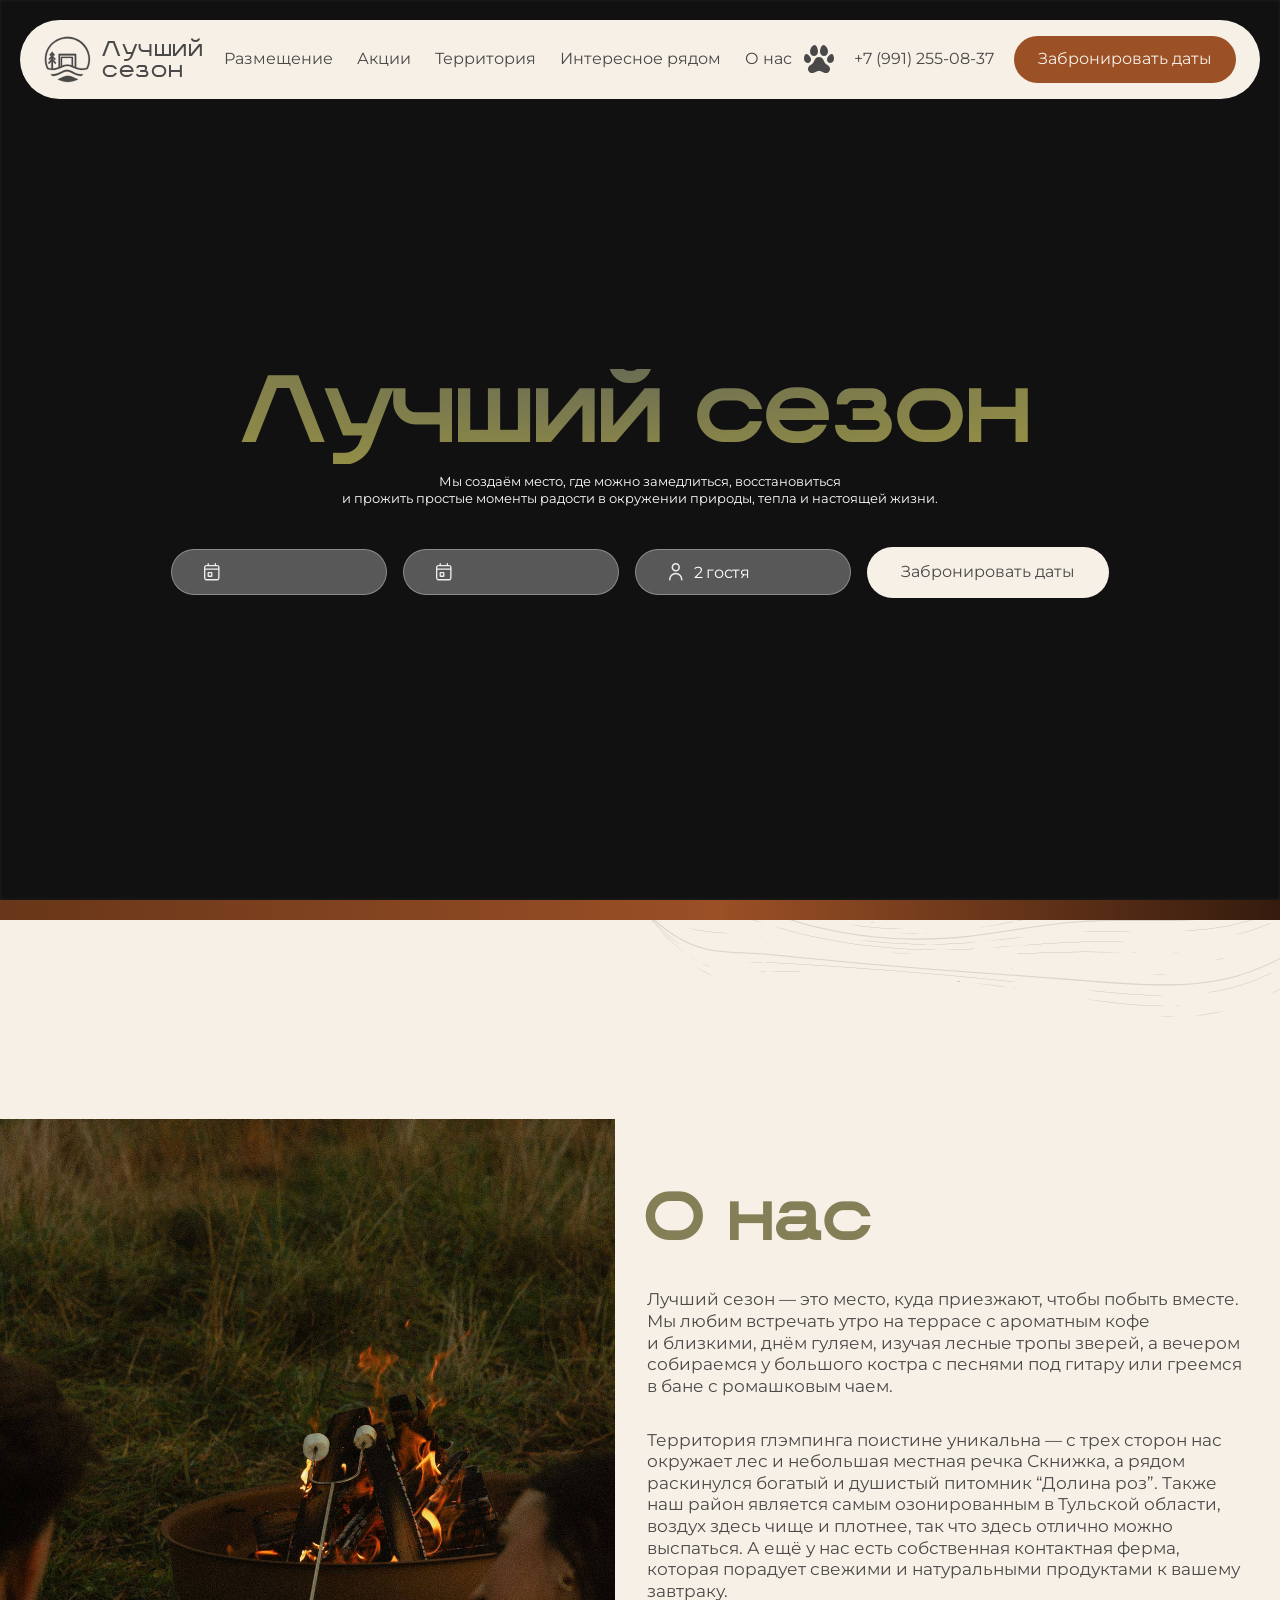
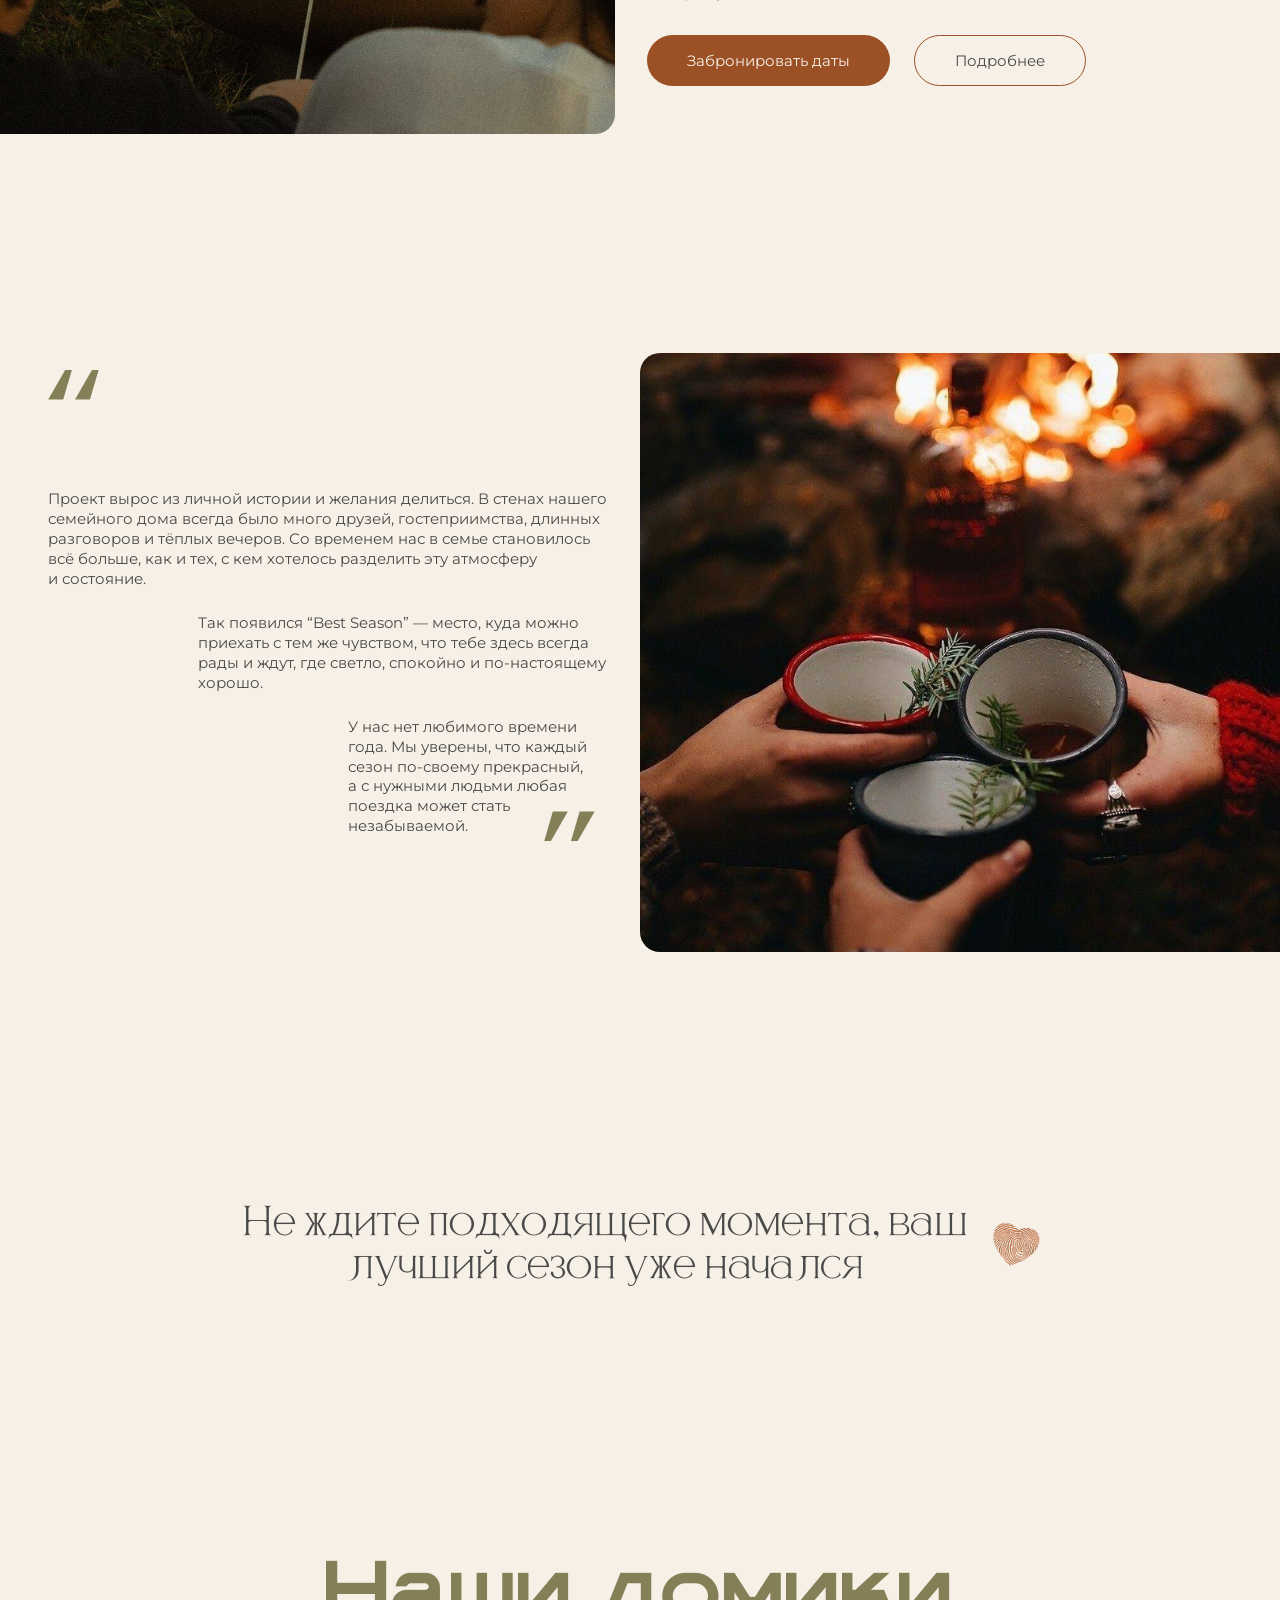
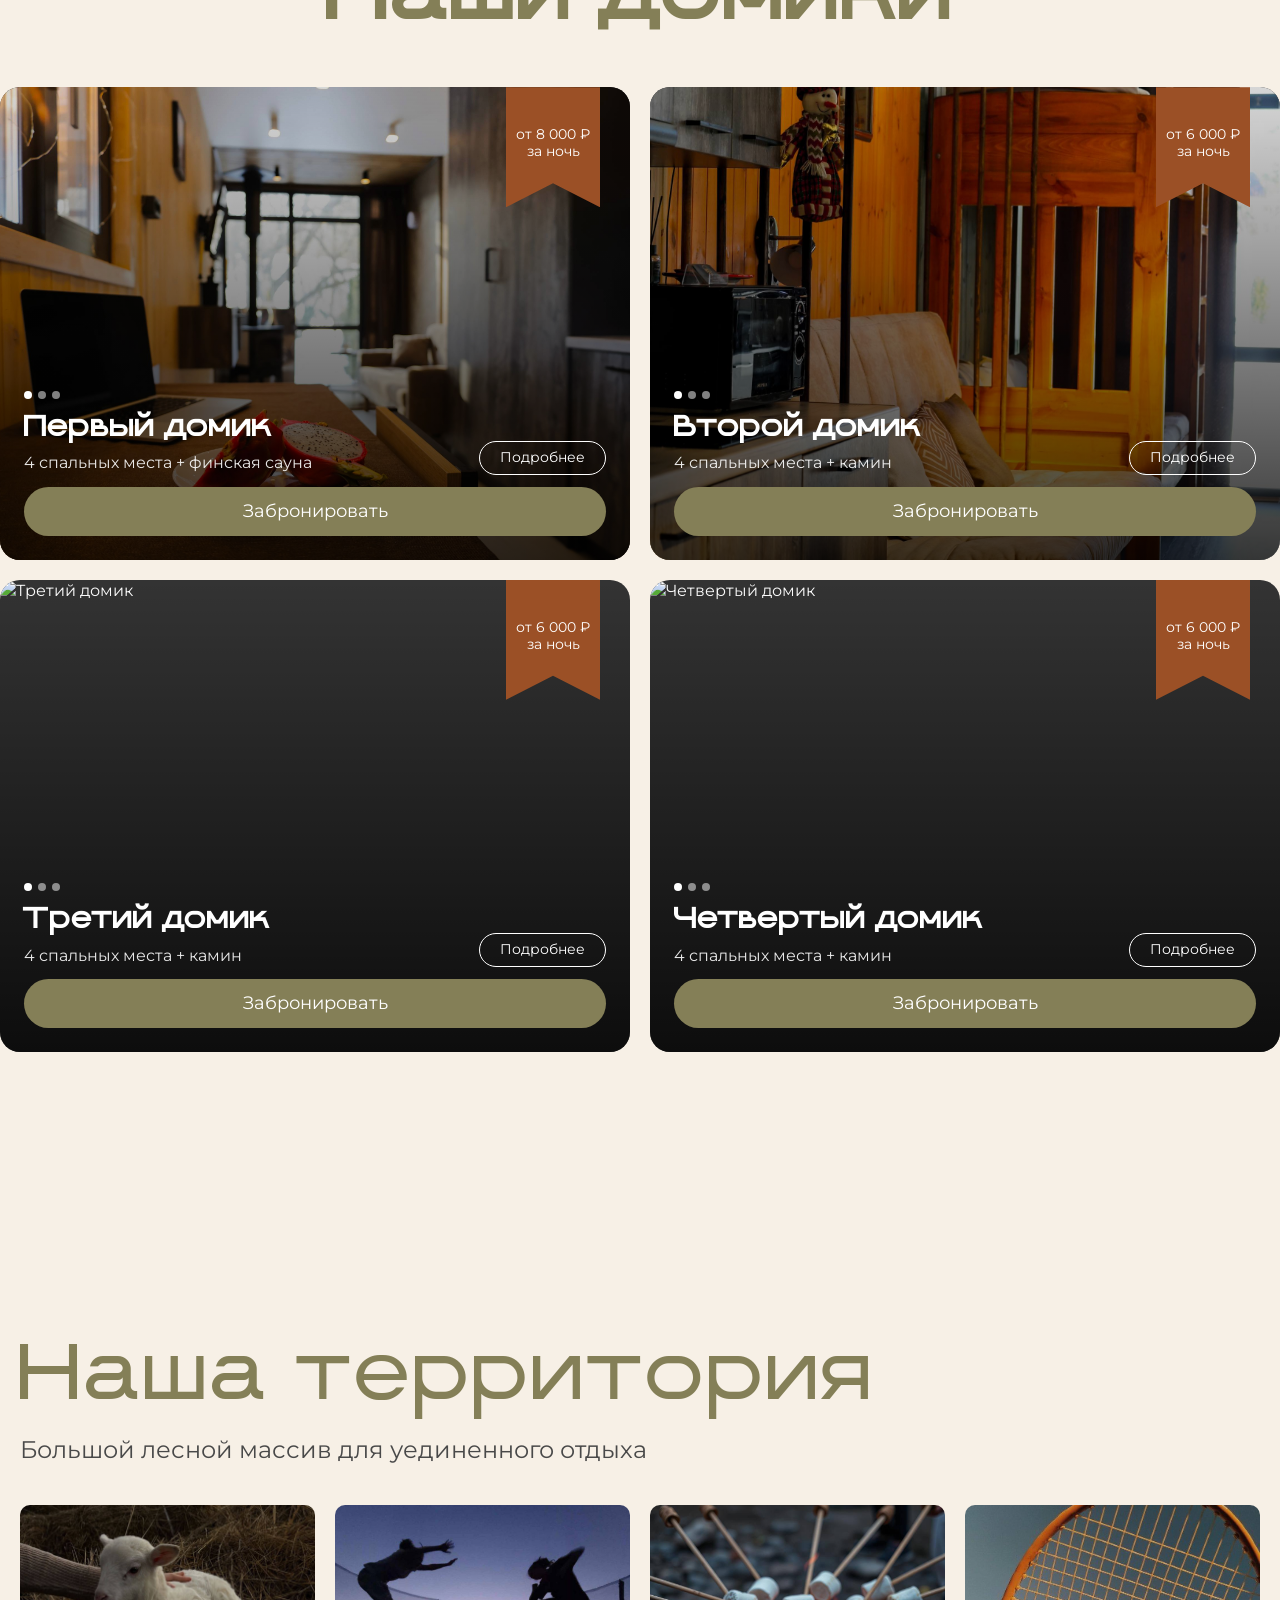
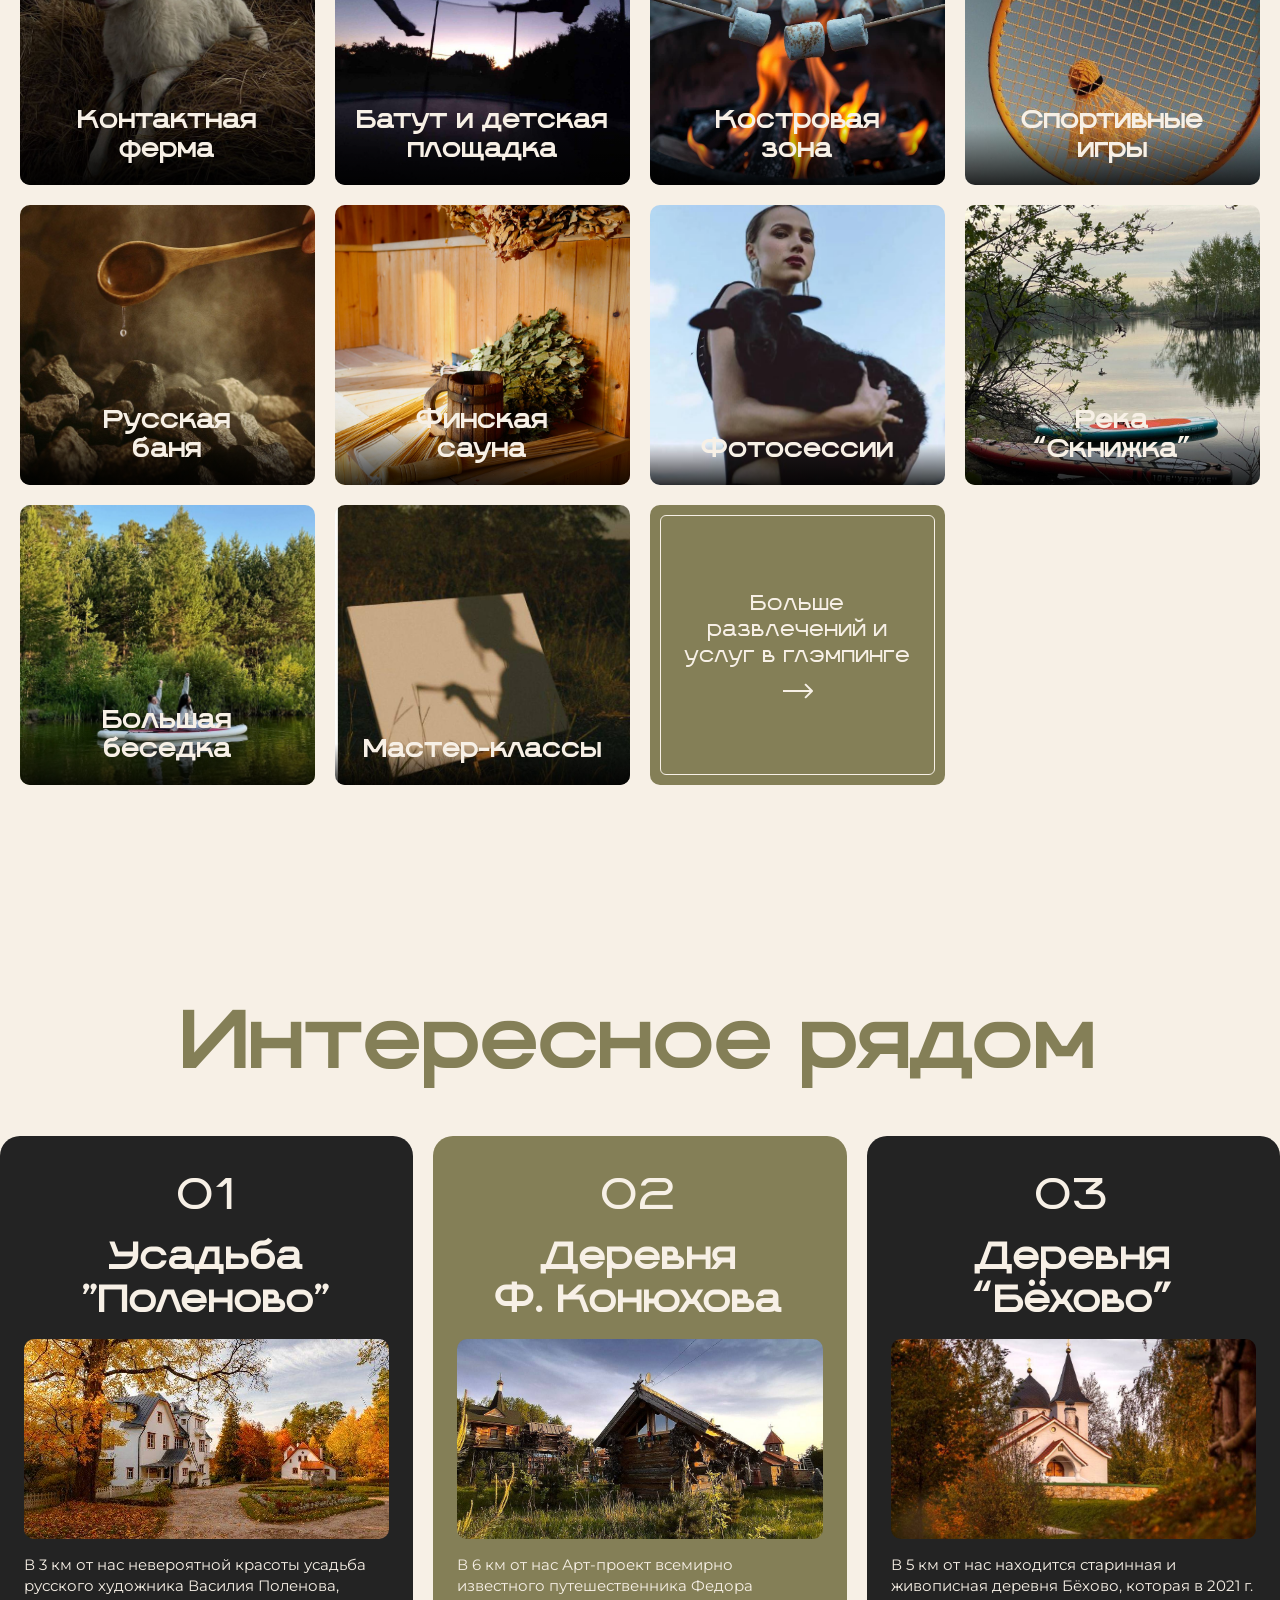
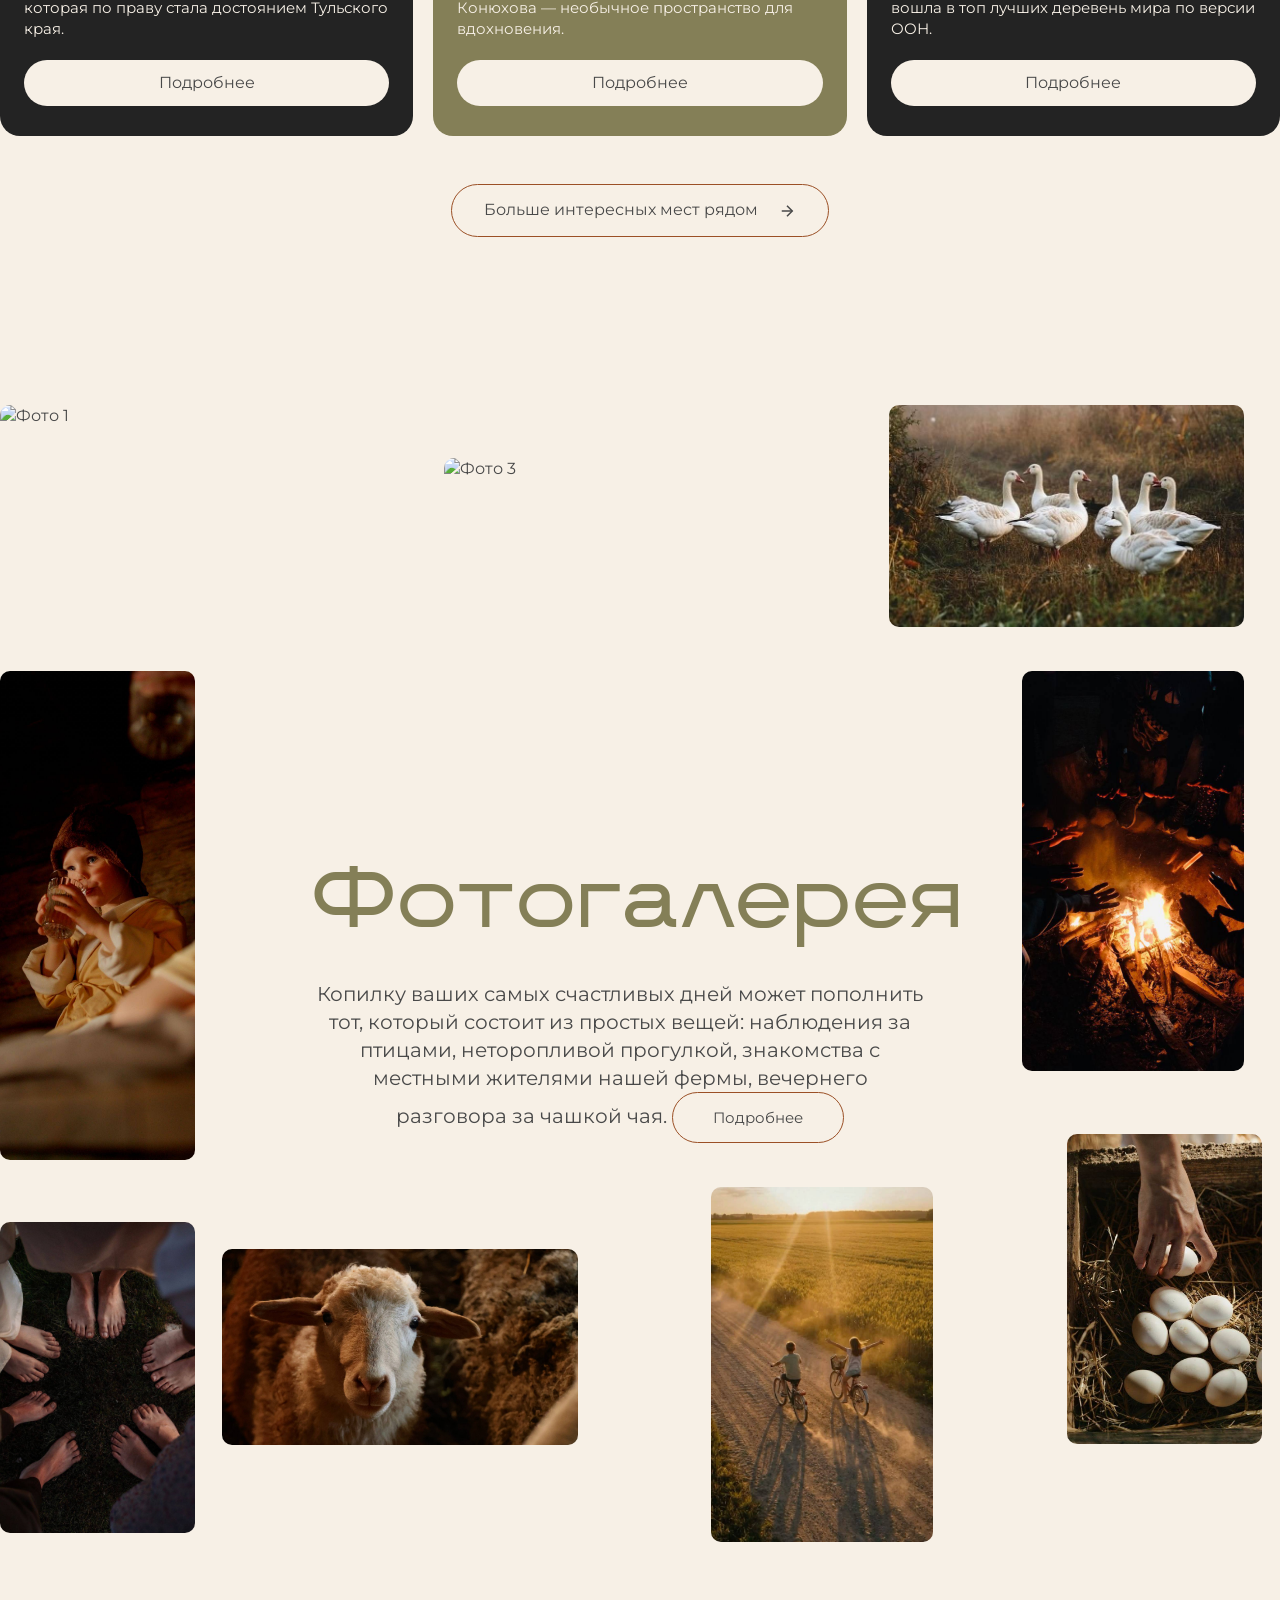
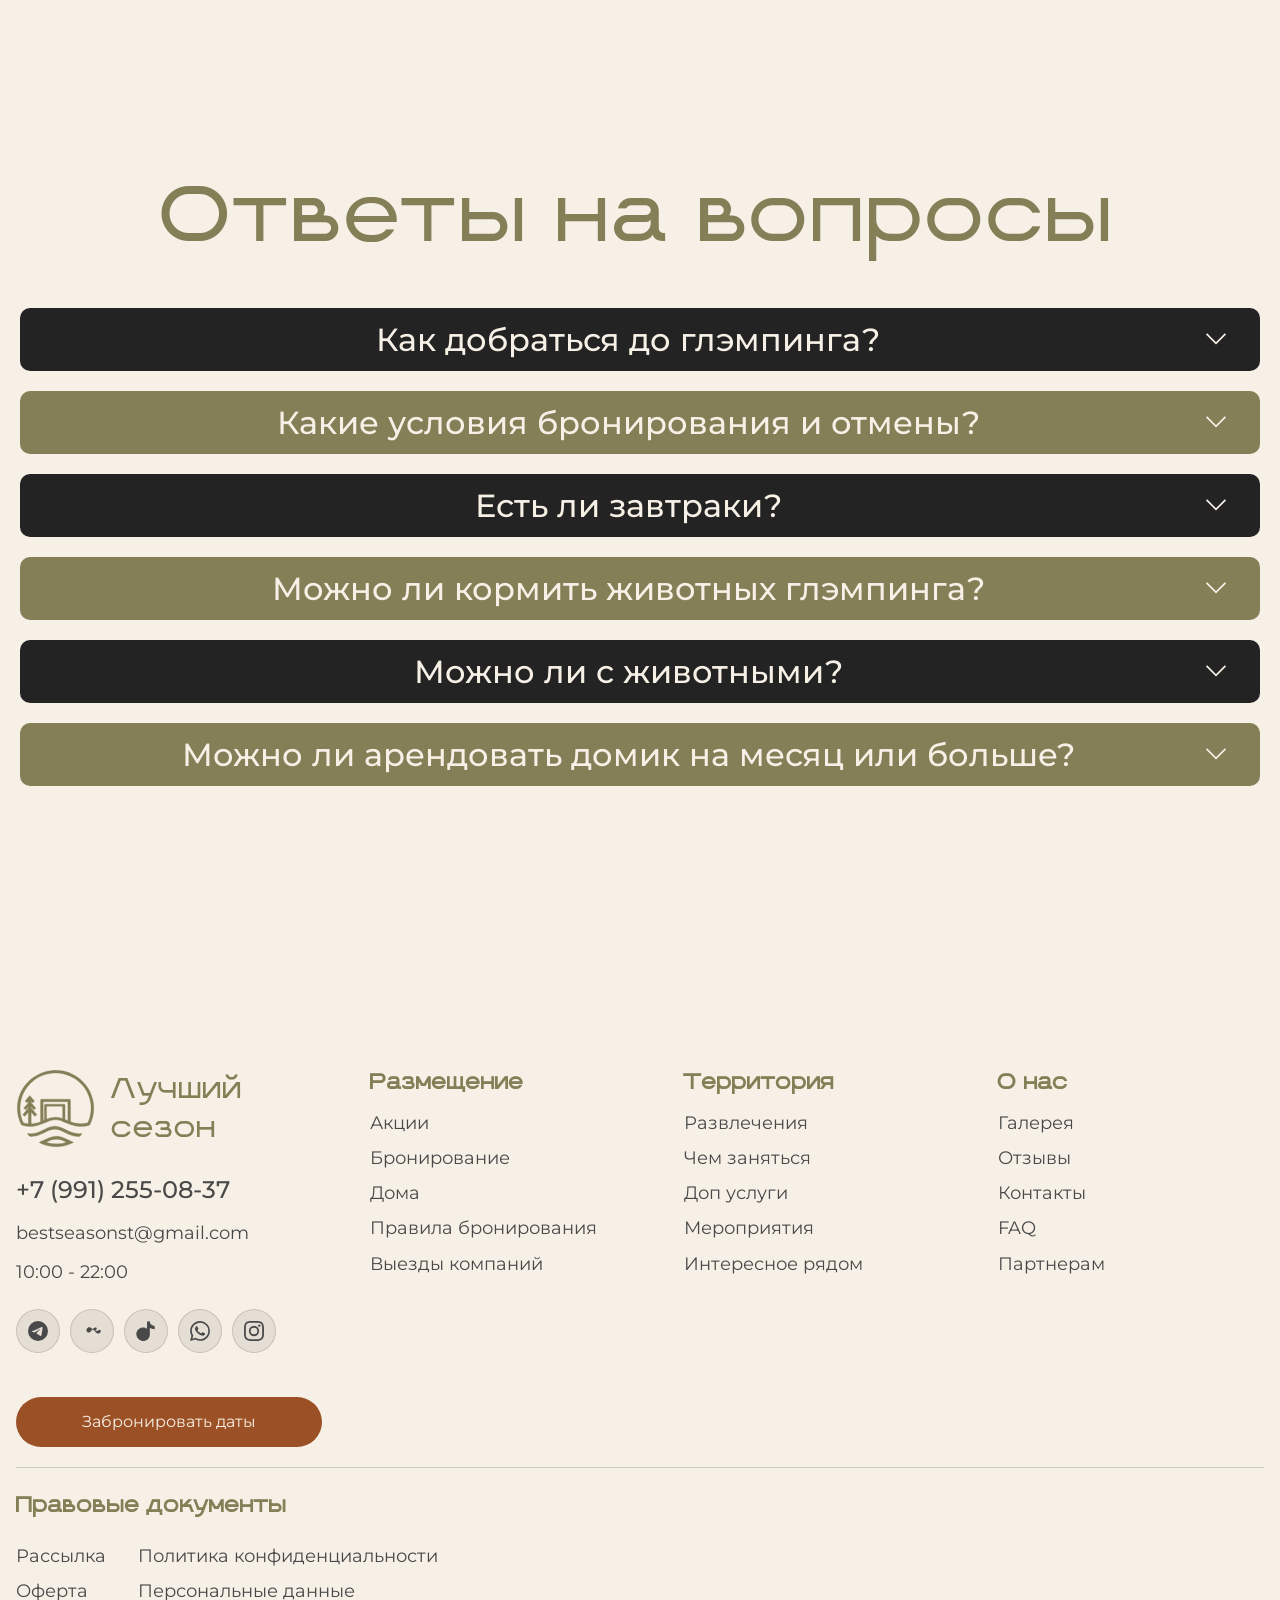
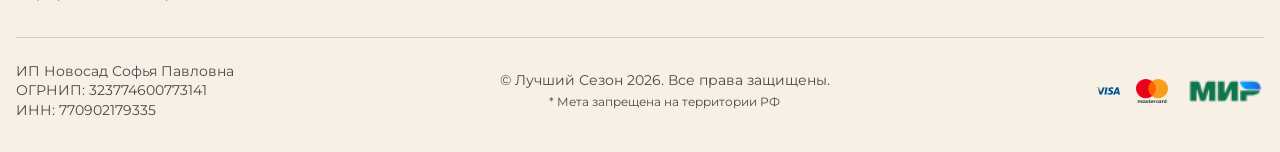
==== commit 87678619: "фывфы" ====
--- a/index.html
+++ b/index.html
@@ -51,31 +51,32 @@
     <div class="hero-content">
       <h1 class="hero-title">Лучший сезон</h1>
       <p class="hero-subtitle">
-        Мы создаём место, где можно замедлиться, восстановиться и&nbsp;прожить простые моменты радости в&nbsp;окружении природы, тепла и&nbsp;настоящей жизни.
+        Мы создаём место, где можно замедлиться, восстановиться<br> и&nbsp;прожить простые моменты радости в&nbsp;окружении природы, тепла и настоящей жизни.
       </p>
-      <div class="hero-form">
-        <div class="field">
-          <svg width="16" height="16" viewBox="0 0 24 24" fill="none" stroke="white" stroke-width="1.5"><rect x="3" y="4" width="18" height="18" rx="2"/><path d="M3 10h18"/><path d="M8 2v4"/><path d="M16 2v4"/></svg>
-          <input type="date" class="hero-date-input" value="" placeholder="Дата въезда" />
-        </div>
-        <div class="field">
-          <svg width="16" height="16" viewBox="0 0 24 24" fill="none" stroke="white" stroke-width="1.5"><rect x="3" y="4" width="18" height="18" rx="2"/><path d="M3 10h18"/><path d="M8 2v4"/><path d="M16 2v4"/></svg>
-          <input type="date" class="hero-date-input" value="" placeholder="Дата выезда" />
-        </div>
-        <div class="field">
-          <svg width="16" height="16" viewBox="0 0 24 24" fill="none" stroke="white" stroke-width="1.5"><circle cx="12" cy="8" r="4"/><path d="M4 20v-2a8 8 0 0 1 16 0v2"/></svg>
-          <select class="hero-guest-select">
-            <option value="1" style="color: #494949;">1 гость</option>
-            <option value="2" style="color: #494949;" selected>2 гостя</option>
-            <option value="3" style="color: #494949;">3 гостя</option>
-            <option value="4" style="color: #494949;">4 гостя</option>
-            <option value="5" style="color: #494949;">5 гостей</option>
-            <option value="6" style="color: #494949;">6 гостей</option>
-            <option value="7" style="color: #494949;">7 гостей</option>
-            <option value="8" style="color: #494949;">8 гостей</option>
-          </select>
-        </div>
-        <a href="houses.html" class="btn btn-light">Забронировать даты</a>
+        <div class="hero-form">
+          <div class="field">
+            <img src="static/images/calendar-main.svg" alt="календарь" width="16" height="18" />
+            <input type="date" class="hero-date-input" placeholder="Дата въезда" value="" />
+          </div>
+          <div class="field">
+            <img src="static/images/calendar-main.svg" alt="календарь" width="16" height="18" />
+            <input type="date" class="hero-date-input" placeholder="Дата выезда" value="" />
+          </div>
+          <div class="field">
+            <img src="static/images/human.svg" alt="гости" width="16" height="18" />
+            <select class="hero-guest-select">
+              <option value="1">1 гость</option>
+              <option value="2" selected>2 гостя</option>
+              <option value="3">3 гостя</option>
+              <option value="4">4 гостя</option>
+              <option value="5">5 гостей</option>
+              <option value="6">6 гостей</option>
+              <option value="7">7 гостей</option>
+              <option value="8">8 гостей</option>
+            </select>
+          </div>
+          <a href="houses.html" class="btn btn-light">Забронировать даты</a>
+        </div>
       </div>
     </div>
   </section>
--- a/static/css/index.css
+++ b/static/css/index.css
@@ -277,7 +277,7 @@
 }
 
 .hero-subtitle {
-  font-size: clamp(1rem, 2vw, 1.375rem);
+  font-size: clamp(0.5rem, 1vw, 1.1rem);
   line-height: 1.3;
   color: #fff;
   margin: 0 auto 2.5rem;
@@ -1572,3 +1572,358 @@
   .quote-text p:nth-of-type(3) { margin-left: 3rem; }
 }
 
+:root {
+  --header-height: 100px; /* запасное значение, переопределяется JS */
+}
+
+.header {
+  position: fixed;
+  top: 20px;
+  left: 50%;
+  transform: translateX(-50%);
+  z-index: 1000;
+  transition: background 0.3s, color 0.3s;
+  /* остальные стили (ширина, радиус, padding и т.д.) остаются без изменений */
+}
+
+/* Отступы для секций, чтобы не перекрывались шапкой */
+.hero,
+.about,
+.quote,
+.slogan,
+.houses,
+.territory-wrapper,
+.nearby,
+.gallery-section,
+.faq,
+.footer {
+  padding-top: calc(var(--header-height) + 20px);
+}
+
+/* ===== Стили для прокрученного header ===== */
+.header-scrolled {
+  background: #847F57 !important;
+  color: #F7F0E6 !important;
+}
+
+.header-scrolled .logo-text {
+  color: #F7F0E6 !important;
+}
+
+.header-scrolled .logo img {
+  filter: brightness(0) invert(1);
+}
+
+.header-scrolled nav a {
+  color: #F7F0E6 !important;
+}
+
+.header-scrolled .phone {
+  color: #F7F0E6 !important;
+}
+
+/* Лапка – управляем через цвет, т.к. внутри SVG используем fill="currentColor" */
+.paw-icon {
+  color: #494949; /* начальный цвет */
+  transition: color 0.3s;
+}
+
+.header-scrolled .paw-icon {
+  color: #F7F0E6;
+}
+/* ===== Навигация ===== */
+.header nav a {
+  text-decoration: none;
+  color: var(--text-dark);
+  font-size: 1rem;
+  font-weight: 400;
+  transition: font-weight 0.0s ease;
+}
+
+.header nav a:hover {
+  font-weight: 600; /* полужирный */
+}
+
+/* Состояние прокрученного header – цвет меняется, жирность наведения остаётся */
+.header-scrolled nav a {
+  color: #F7F0E6 !important;
+}
+
+.header-scrolled nav a:hover {
+  font-weight: 600;
+}
+
+/* Стили для полей hero-формы */
+.hero-form .field {
+  position: relative;
+  display: flex;
+  align-items: center;
+  background: rgba(255, 255, 255, 0.3);
+  border-radius: 100px;
+  padding: 14px 60px 14px 32px;
+  width: 216px;
+  height: 46px;
+  flex: none;
+  order: 0;
+  flex-grow: 0;
+  box-sizing: border-box;
+}
+
+/* Скрываем стандартный индикатор календаря */
+.hero-form .field input[type="date"] {
+  -webkit-appearance: none;
+  -moz-appearance: textfield;
+  appearance: none;
+  background: transparent;
+  border: none;
+  outline: none;
+  color: #FFFFFF;
+  font-family: 'Montserrat', sans-serif;
+  font-weight: 400;
+  font-size: 16px;
+  line-height: 115%;
+  letter-spacing: -0.02em;
+  width: 100%;
+  height: 100%;
+  padding: 0;
+  position: relative;
+  z-index: 1;
+}
+
+/* Убираем стандартную иконку календаря в Chrome/Safari */
+.hero-form .field input[type="date"]::-webkit-calendar-picker-indicator {
+  display: none;
+}
+
+/* Убираем стрелки в Firefox */
+.hero-form .field input[type="date"]::-webkit-inner-spin-button,
+.hero-form .field input[type="date"]::-webkit-outer-spin-button {
+  -webkit-appearance: none;
+  margin: 0;
+}
+
+/* Стили для текстовой подсказки (placeholder) */
+.hero-form .field .field-label {
+  position: absolute;
+  left: 32px;
+  top: 50%;
+  transform: translateY(-50%);
+  font-family: 'Montserrat', sans-serif;
+  font-weight: 400;
+  font-size: 16px;
+  line-height: 115%;
+  letter-spacing: -0.02em;
+  color: #FFFFFF;
+  pointer-events: none;
+  transition: opacity 0.2s ease;
+  z-index: 0;
+}
+
+
+/* Стили для полей hero-формы */
+.hero-form .field {
+  display: flex;
+  flex-direction: row;
+  justify-content: center;
+  align-items: center;
+  padding: 14px 60px 14px 32px;
+  gap: 10px;
+  width: 216px;
+  height: 46px;
+  background: rgba(255, 255, 255, 0.3);
+  border-radius: 100px;
+  flex: none;
+  order: 0;
+  flex-grow: 0;
+  box-sizing: border-box;
+  position: relative;
+}
+
+/* Иконки внутри поля */
+.hero-form .field img {
+  flex-shrink: 0;
+  opacity: 0.9; /* если нужна прозрачность, можно убрать */
+}
+
+/* Скрываем стандартный текст формата даты (дд.мм.гггг) и дефолтный плейсхолдер */
+.hero-form .field input[type="date"] {
+  -webkit-appearance: none;
+  -moz-appearance: textfield;
+  appearance: none;
+  background: transparent;
+  border: none;
+  outline: none;
+  color: #FFFFFF;
+  font-family: 'Montserrat', sans-serif;
+  font-weight: 400;
+  font-size: 16px;
+  line-height: 115%;
+  letter-spacing: -0.02em;
+  width: 100%;
+  height: 100%;
+  padding: 0;
+  position: relative;
+  z-index: 1;
+}
+
+/* Убираем стандартную иконку календаря в Chrome/Safari */
+.hero-form .field input[type="date"]::-webkit-calendar-picker-indicator {
+  display: none;
+}
+
+/* Убираем стрелки в Firefox */
+.hero-form .field input[type="date"]::-webkit-inner-spin-button,
+.hero-form .field input[type="date"]::-webkit-outer-spin-button {
+  -webkit-appearance: none;
+  margin: 0;
+}
+
+/* Убираем отображение внутреннего текста (формат даты) в Chrome */
+.hero-form .field input[type="date"]::-webkit-datetime-edit {
+  display: none;
+}
+
+/* Стили для плейсхолдера – белый цвет */
+.hero-form .field input[type="date"]::placeholder {
+  color: #FFFFFF;
+  opacity: 1;
+}
+
+/* Для Firefox placeholder тоже белый */
+.hero-form .field input[type="date"]:-moz-placeholder {
+  color: #FFFFFF;
+  opacity: 1;
+}
+
+/* Для Edge/IE (если нужно) */
+.hero-form .field input[type="date"]::-ms-input-placeholder {
+  color: #FFFFFF;
+}
+
+/* Стиль для select – он отдельно, без иконки календаря, но с иконкой human */
+.hero-form .field select {
+  background: transparent;
+  border: none;
+  color: #FFFFFF;
+  font-family: 'Montserrat', sans-serif;
+  font-weight: 400;
+  font-size: 16px;
+  line-height: 115%;
+  letter-spacing: -0.02em;
+  width: 100%;
+  height: 100%;
+  outline: none;
+  cursor: pointer;
+  -webkit-appearance: none;
+  -moz-appearance: none;
+  appearance: none;
+}
+
+/* Стиль для option (чтобы читались) */
+.hero-form .field select option {
+  color: #494949;
+  background: #F7F0E6;
+}
+
+/* === Hero форма === */
+.hero-form .field {
+  display: flex;
+  flex-direction: row;
+  justify-content: center;
+  align-items: center;
+  padding: 14px 60px 14px 32px;
+  gap: 10px;
+  width: 216px;
+  height: 46px;
+  background: rgba(255, 255, 255, 0.3);
+  border-radius: 100px;
+  flex: none;
+  order: 0;
+  flex-grow: 0;
+  box-sizing: border-box;
+  position: relative;
+}
+
+.hero-form .field img {
+  flex-shrink: 0;
+  /* если иконки не белые, можно добавить фильтр */
+  /* filter: brightness(0) invert(1); */
+}
+
+/* Стили для input[type="date"] */
+.hero-form .field input[type="date"] {
+  -webkit-appearance: none;
+  -moz-appearance: textfield;
+  appearance: none;
+  background: transparent;
+  border: none;
+  outline: none;
+  color: #FFFFFF;
+  font-family: 'Montserrat', sans-serif;
+  font-weight: 400;
+  font-size: 16px;
+  line-height: 115%;
+  letter-spacing: -0.02em;
+  width: 100%;
+  height: 100%;
+  padding: 0;
+  position: relative;
+  z-index: 1;
+}
+
+/* Скрываем стандартную иконку календаря */
+.hero-form .field input[type="date"]::-webkit-calendar-picker-indicator {
+  display: none;
+}
+.hero-form .field input[type="date"]::-webkit-inner-spin-button,
+.hero-form .field input[type="date"]::-webkit-outer-spin-button {
+  -webkit-appearance: none;
+  margin: 0;
+}
+
+/* Скрываем весь внутренний текст формата даты (дд.мм.гггг) */
+.hero-form .field input[type="date"]::-webkit-datetime-edit,
+.hero-form .field input[type="date"]::-webkit-datetime-edit-fields-wrapper,
+.hero-form .field input[type="date"]::-webkit-datetime-edit-text,
+.hero-form .field input[type="date"]::-webkit-datetime-edit-month-field,
+.hero-form .field input[type="date"]::-webkit-datetime-edit-day-field,
+.hero-form .field input[type="date"]::-webkit-datetime-edit-year-field {
+  display: none;
+}
+
+/* Плейсхолдер – белый */
+.hero-form .field input[type="date"]::placeholder {
+  color: #FFFFFF;
+  opacity: 1;
+}
+.hero-form .field input[type="date"]:-moz-placeholder {
+  color: #FFFFFF;
+  opacity: 1;
+}
+.hero-form .field input[type="date"]::-ms-input-placeholder {
+  color: #FFFFFF;
+}
+
+/* Стили для select (гости) */
+.hero-form .field select {
+  background: transparent;
+  border: none;
+  color: #FFFFFF;
+  font-family: 'Montserrat', sans-serif;
+  font-weight: 400;
+  font-size: 16px;
+  line-height: 115%;
+  letter-spacing: -0.02em;
+  width: 100%;
+  height: 100%;
+  outline: none;
+  cursor: pointer;
+  -webkit-appearance: none;
+  -moz-appearance: none;
+  appearance: none;
+}
+
+.hero-form .field select option {
+  color: #494949;
+  background: #F7F0E6;
+}
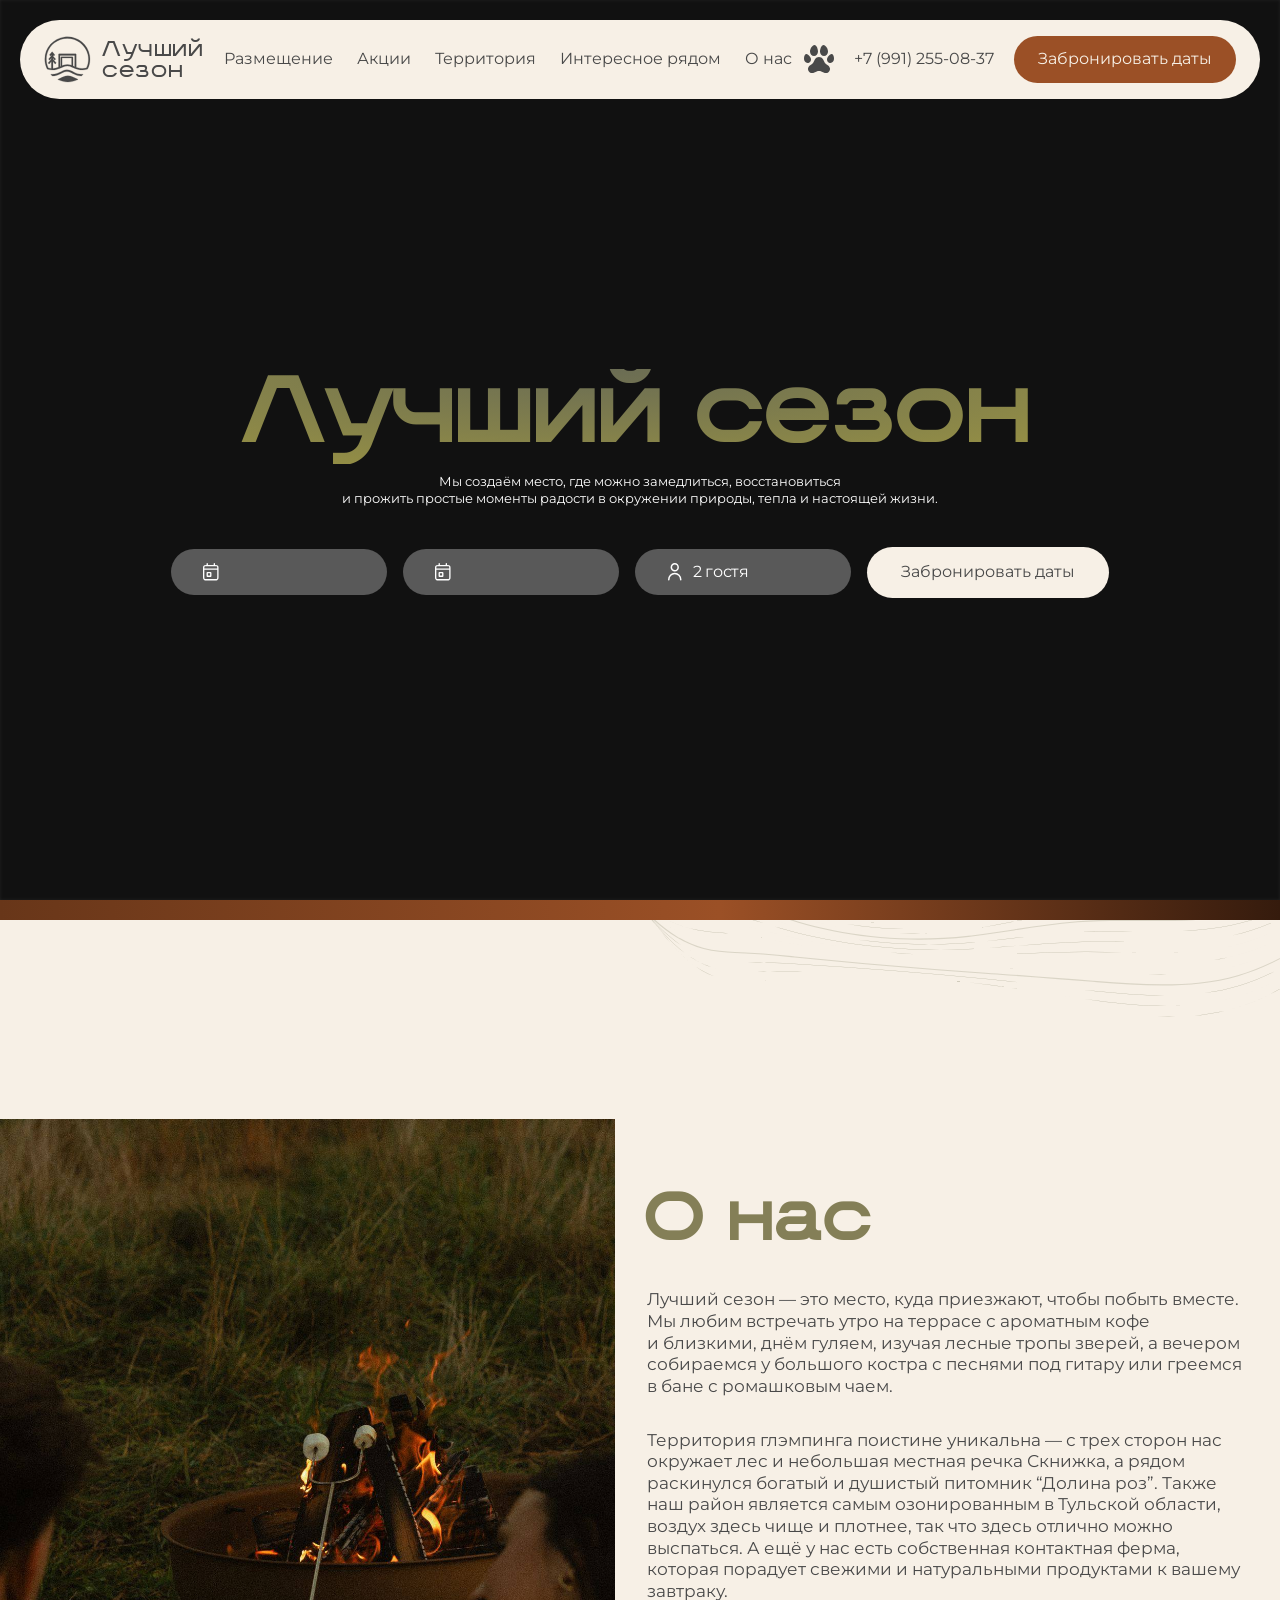
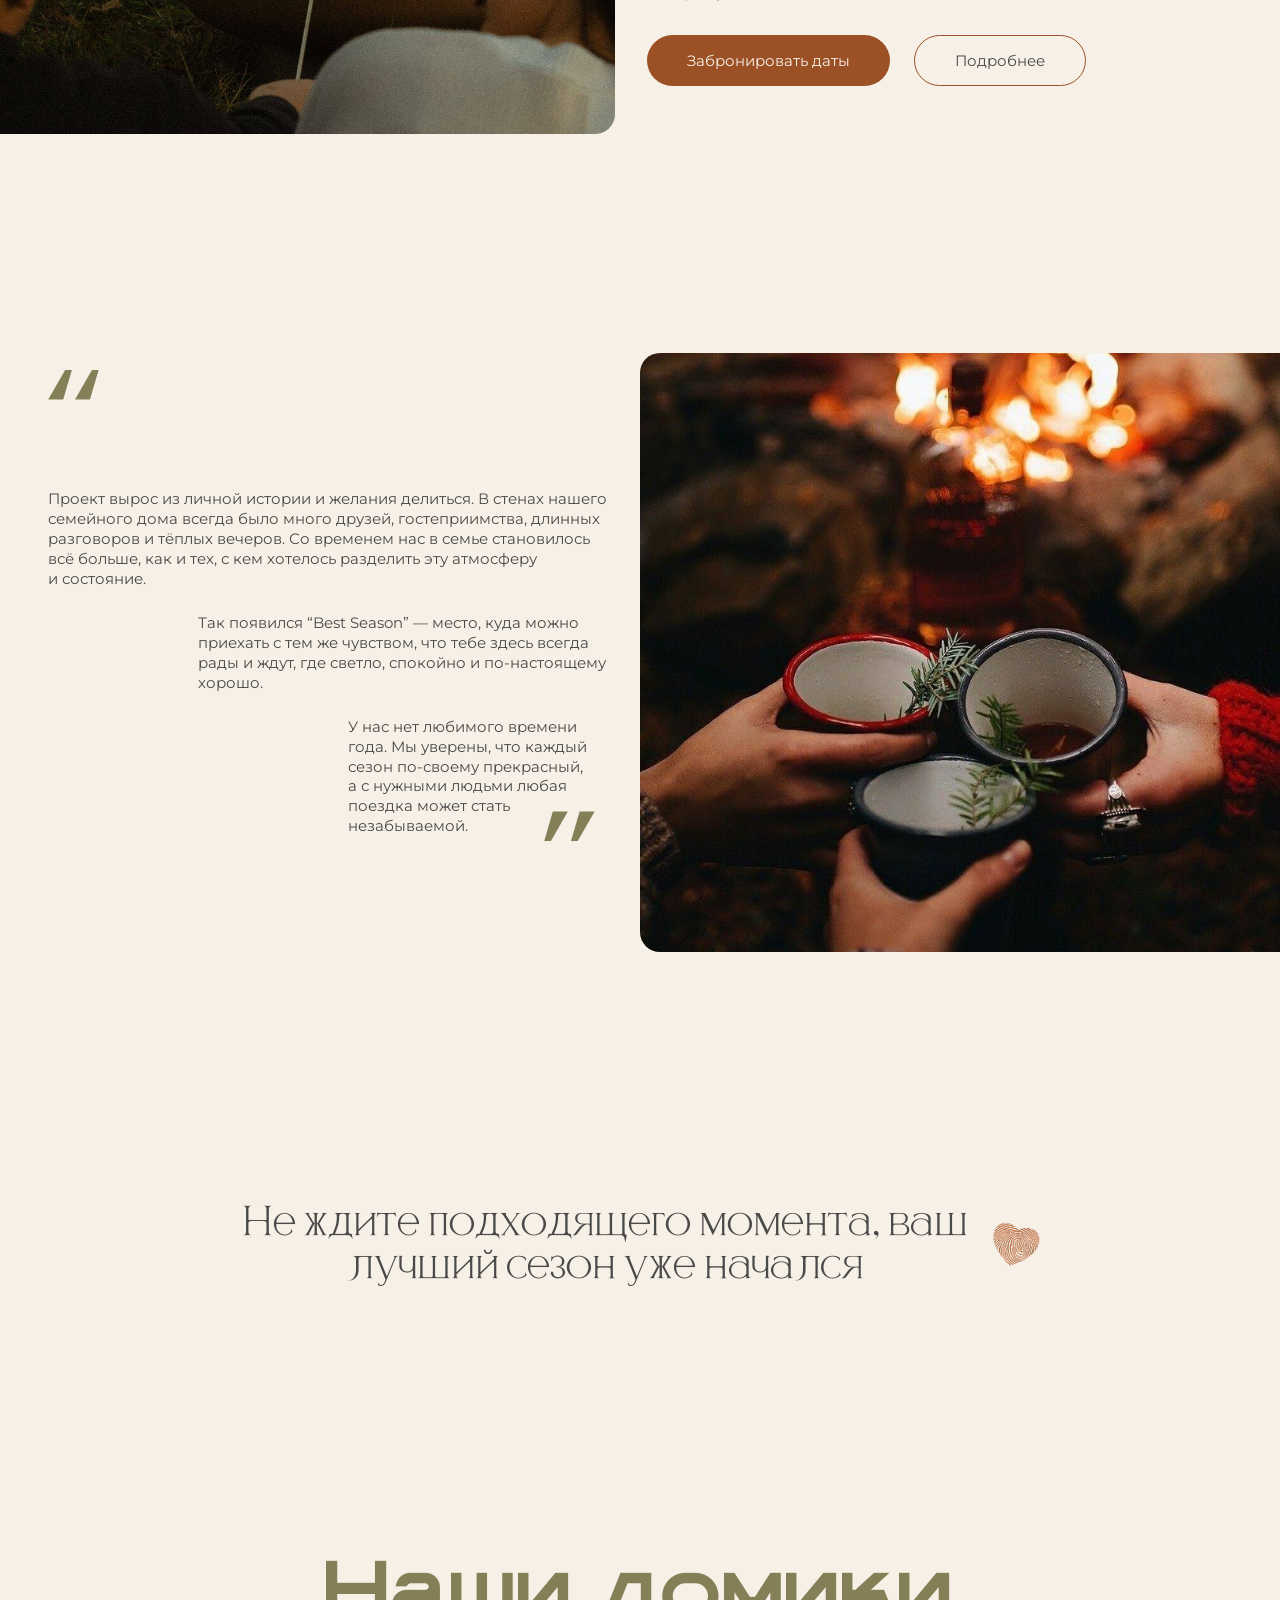
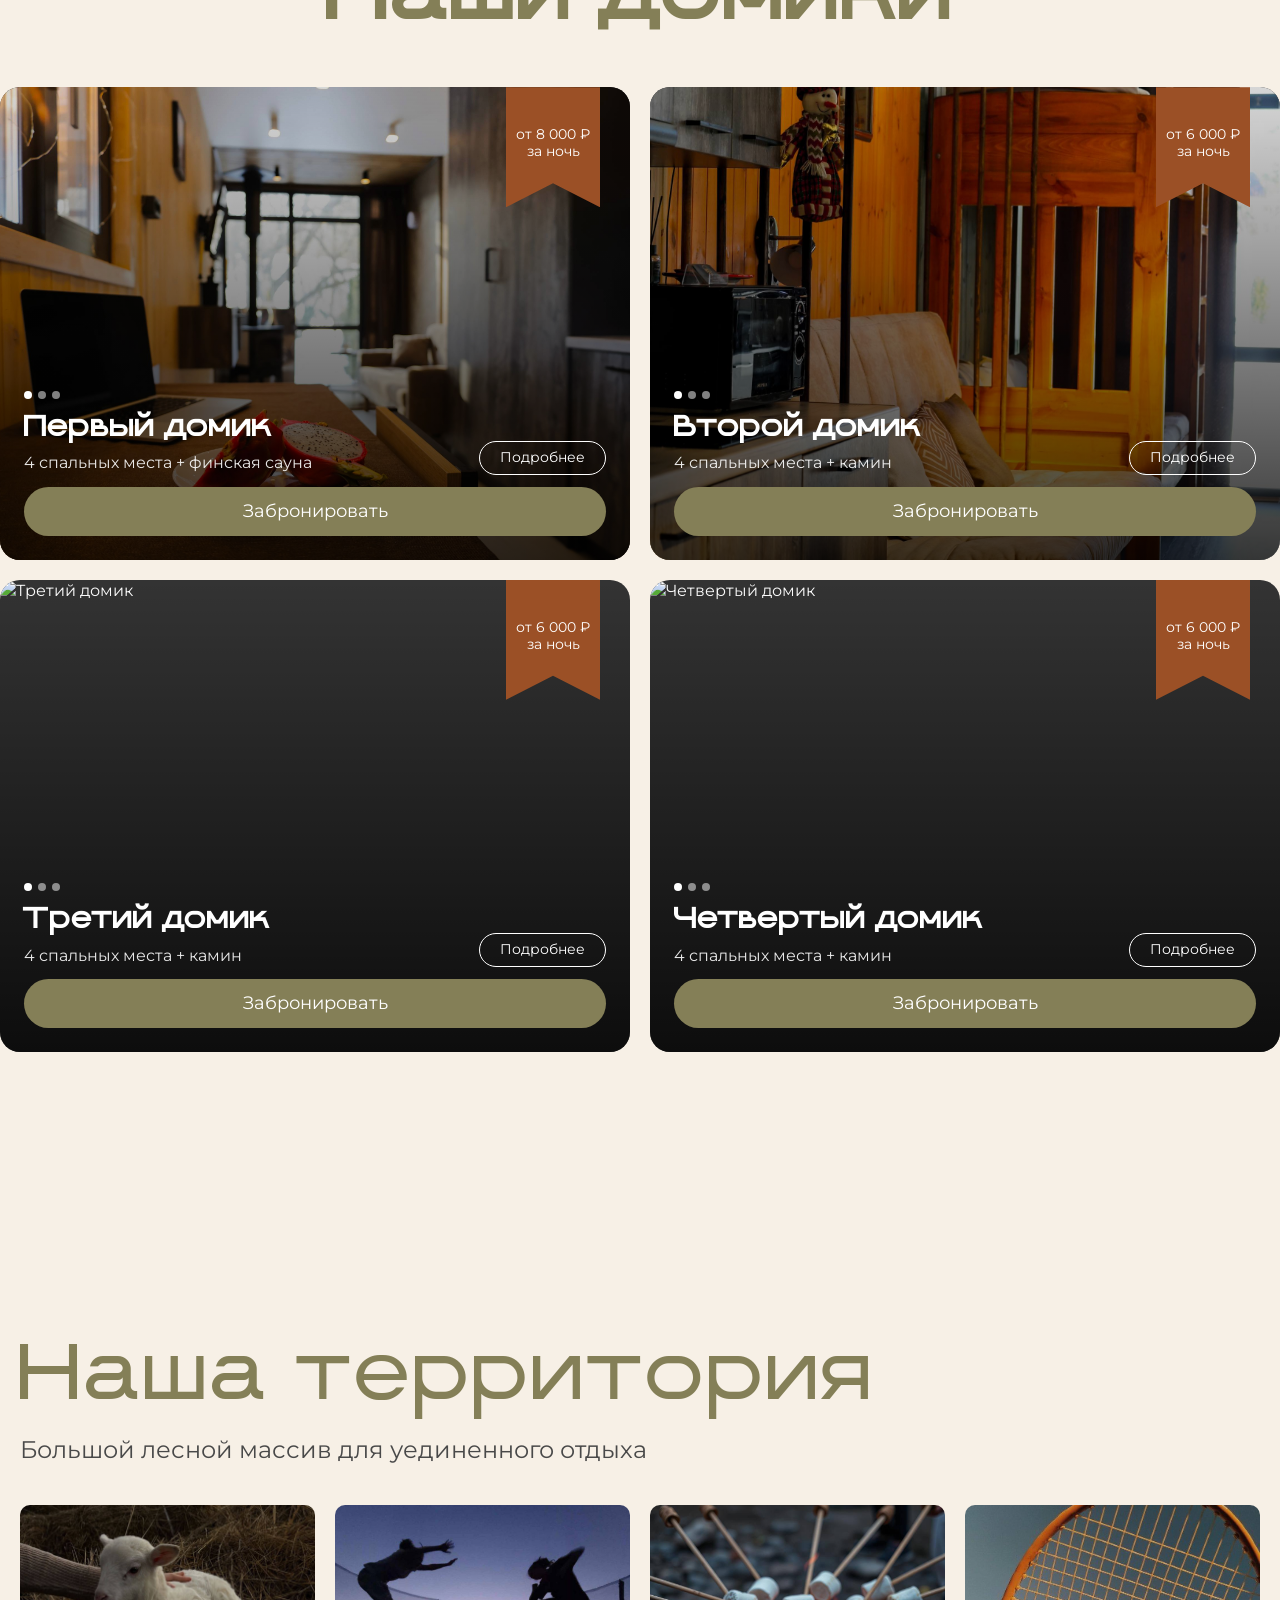
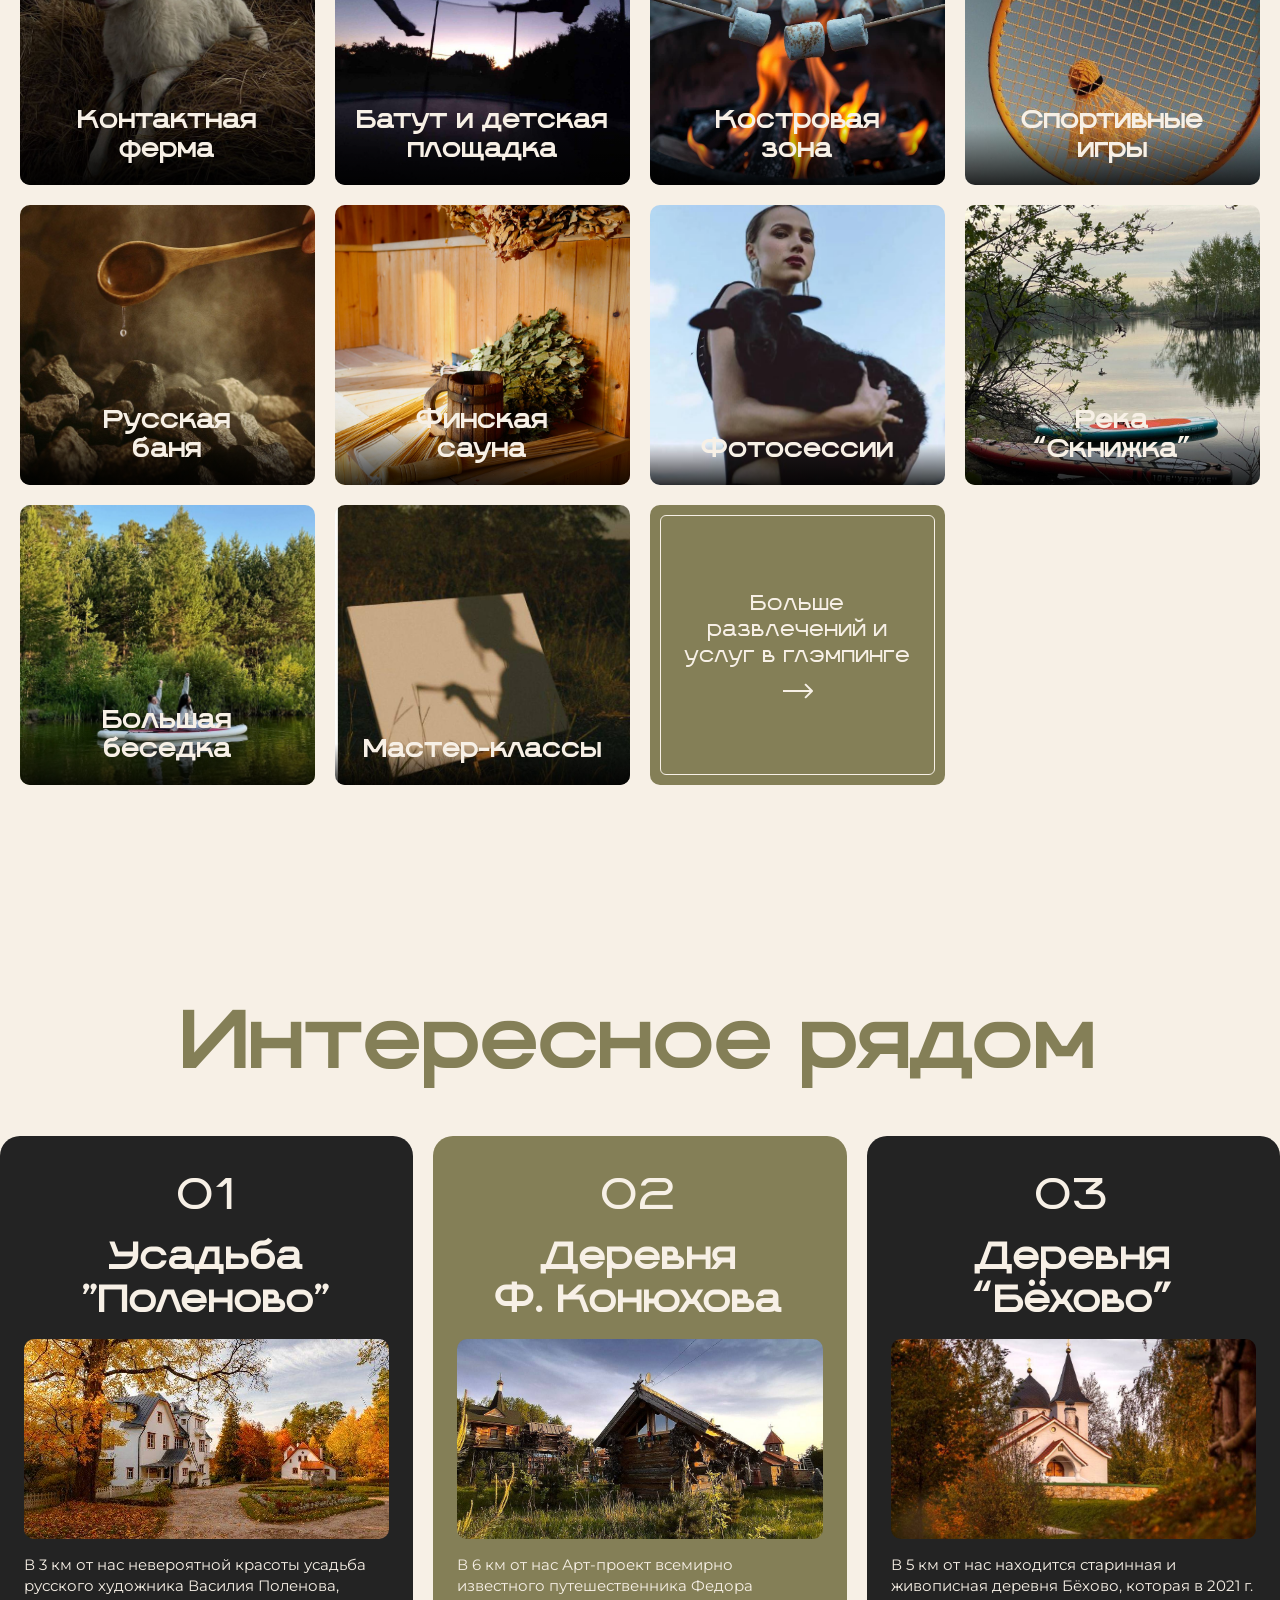
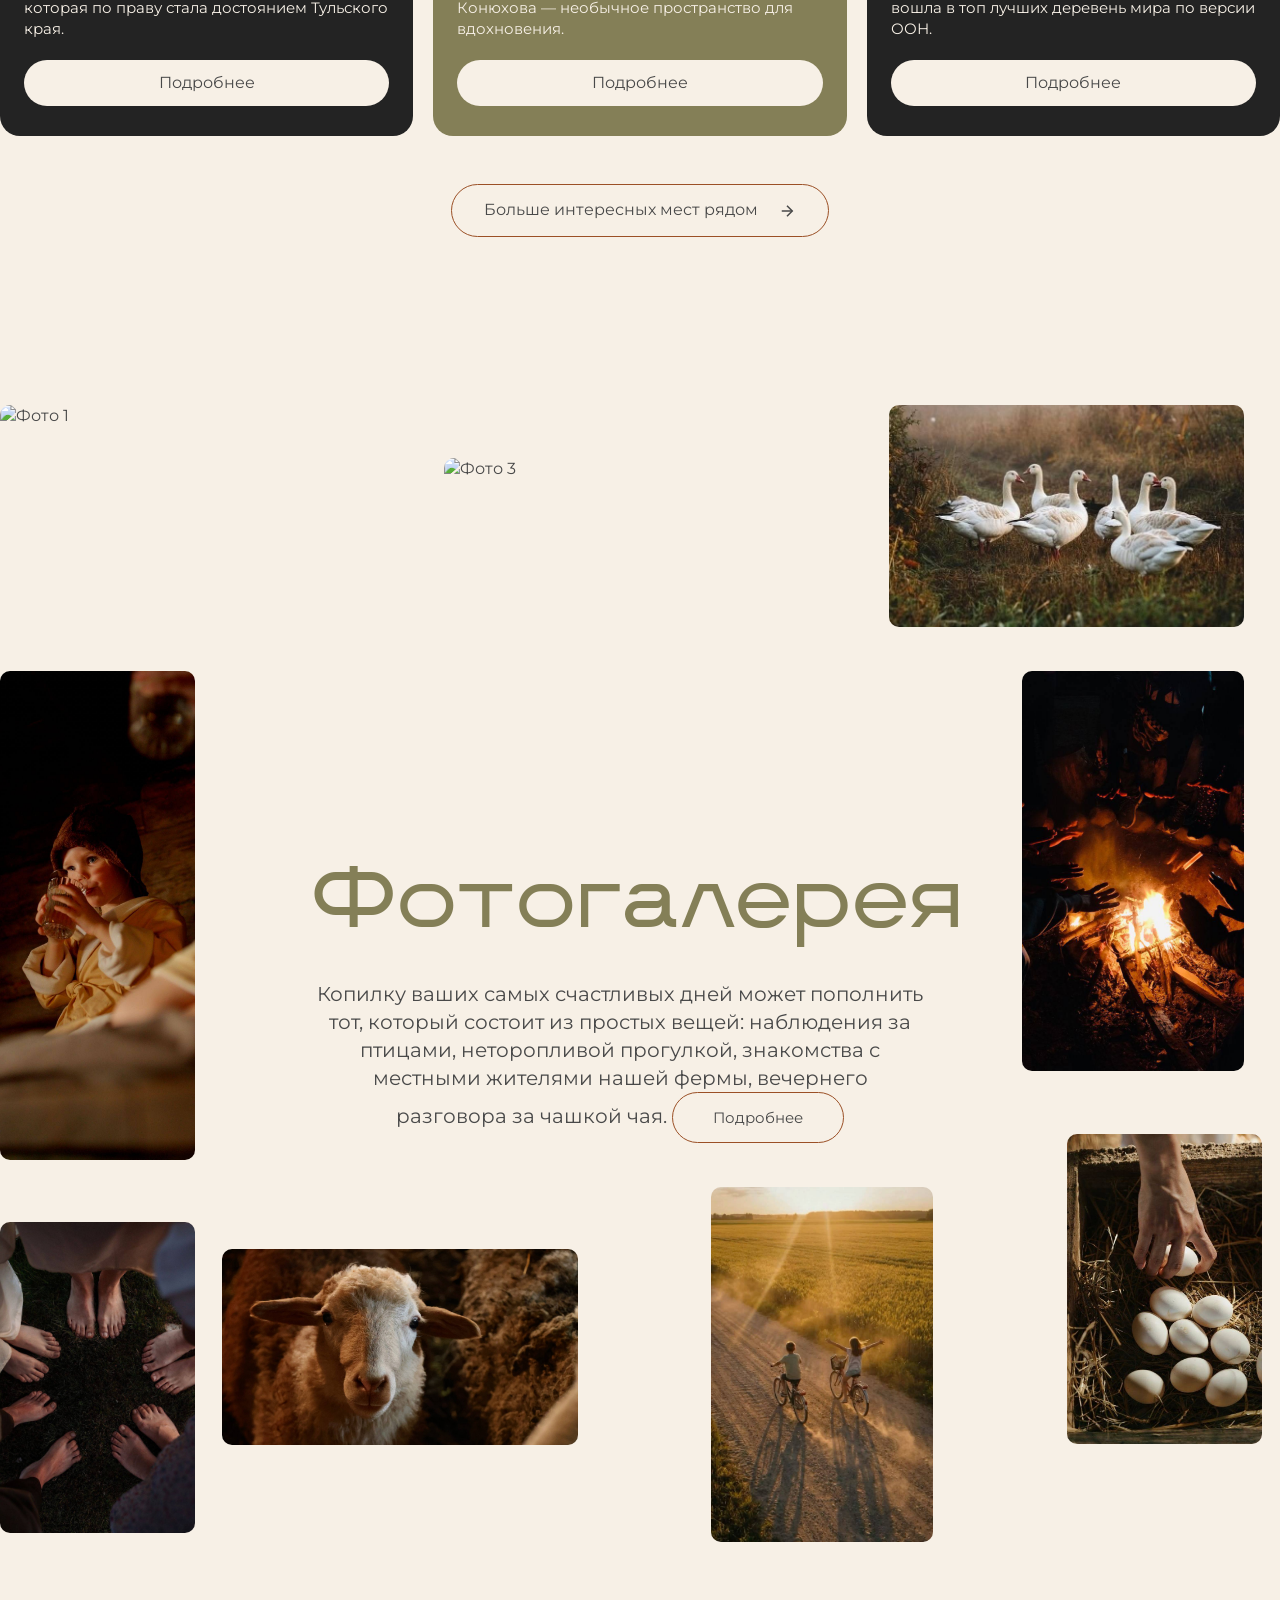
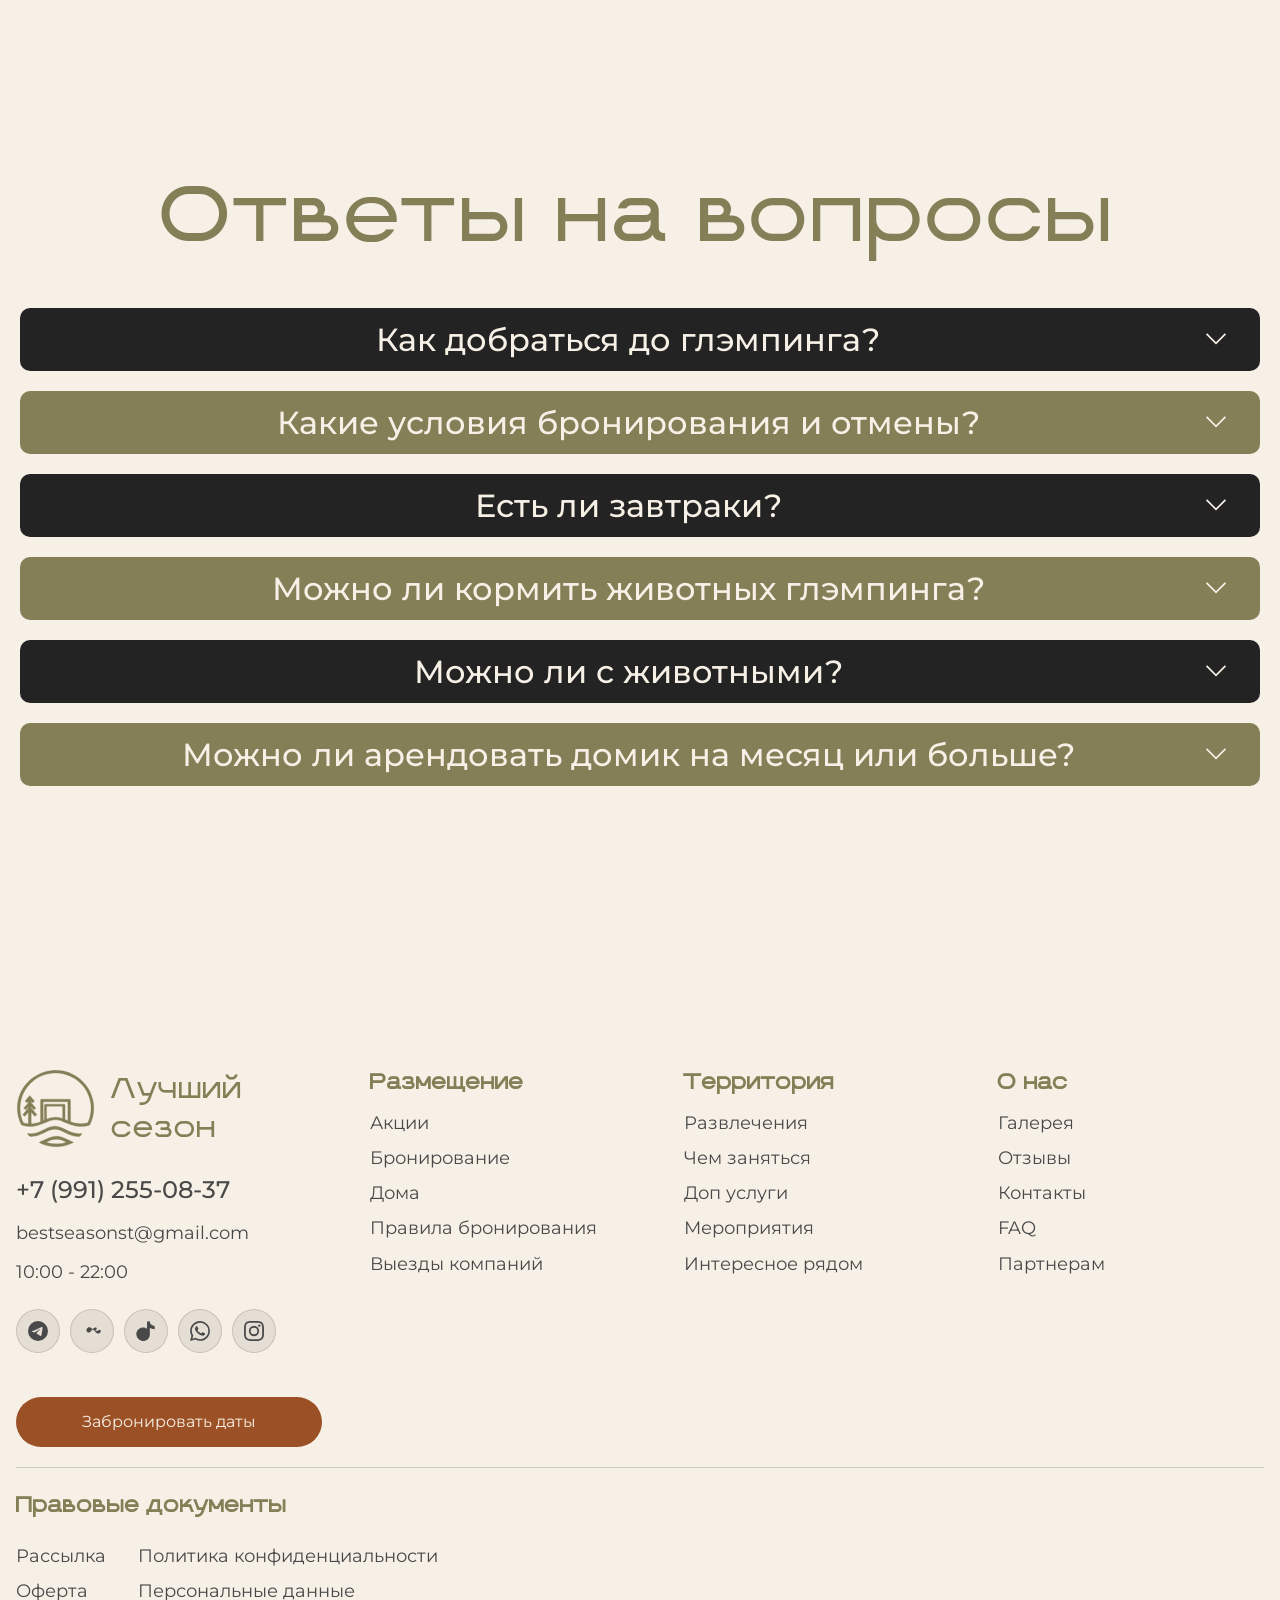
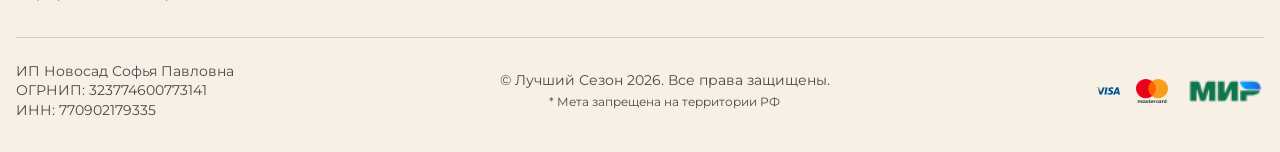
==== commit fafac6bc: "фывфы" ====
--- a/index.html
+++ b/index.html
@@ -53,30 +53,29 @@
       <p class="hero-subtitle">
         Мы создаём место, где можно замедлиться, восстановиться<br> и&nbsp;прожить простые моменты радости в&nbsp;окружении природы, тепла и настоящей жизни.
       </p>
-        <div class="hero-form">
-          <div class="field">
-            <img src="static/images/calendar-main.svg" alt="календарь" width="16" height="18" />
-            <input type="date" class="hero-date-input" placeholder="Дата въезда" value="" />
-          </div>
-          <div class="field">
-            <img src="static/images/calendar-main.svg" alt="календарь" width="16" height="18" />
-            <input type="date" class="hero-date-input" placeholder="Дата выезда" value="" />
-          </div>
-          <div class="field">
-            <img src="static/images/human.svg" alt="гости" width="16" height="18" />
-            <select class="hero-guest-select">
-              <option value="1">1 гость</option>
-              <option value="2" selected>2 гостя</option>
-              <option value="3">3 гостя</option>
-              <option value="4">4 гостя</option>
-              <option value="5">5 гостей</option>
-              <option value="6">6 гостей</option>
-              <option value="7">7 гостей</option>
-              <option value="8">8 гостей</option>
-            </select>
-          </div>
-          <a href="houses.html" class="btn btn-light">Забронировать даты</a>
-        </div>
+      <div class="hero-form">
+        <div class="field">
+          <img src="static/images/calendar-main.svg" alt="календарь" width="16" height="18" />
+          <input type="date" class="hero-date-input" placeholder="Дата въезда" value="" />
+        </div>
+        <div class="field">
+          <img src="static/images/calendar-main.svg" alt="календарь" width="16" height="18" />
+          <input type="date" class="hero-date-input" placeholder="Дата выезда" value="" />
+        </div>
+        <div class="field">
+          <img src="static/images/human.svg" alt="гости" width="16" height="18" />
+          <select class="hero-guest-select">
+            <option value="1">1 гость</option>
+            <option value="2" selected>2 гостя</option>
+            <option value="3">3 гостя</option>
+            <option value="4">4 гостя</option>
+            <option value="5">5 гостей</option>
+            <option value="6">6 гостей</option>
+            <option value="7">7 гостей</option>
+            <option value="8">8 гостей</option>
+          </select>
+        </div>
+        <a href="houses.html" class="btn btn-light">Забронировать даты</a>
       </div>
     </div>
   </section>
@@ -384,8 +383,6 @@
     </div>
   </section>
 
-  
-
   <section class="faq container">
     <h2>Ответы на вопросы</h2>
     <div class="faq-list">
@@ -524,7 +521,7 @@
       <div class="footer-col"><h4>О нас</h4><ul><li><a href="#">Галерея</a></li><li><a href="#">Отзывы</a></li><li><a href="#">Контакты</a></li><li><a href="#">FAQ</a></li><li><a href="#">Партнерам</a></li></ul></div>
     </div>
 
-    <!-- Правовые документы (выровнены под колонками меню) -->
+    <!-- Правовые документы -->
     <div class="footer-legal">
       <h4>Правовые документы</h4>
       <div class="legal-grid">
--- a/static/css/index.css
+++ b/static/css/index.css
@@ -33,6 +33,7 @@
   --container-max: 1440px;
   --container-padding: 20px;
   --font-base: 16px;
+  --header-height: 100px; /* переопределяется JS */
 }
 
 html {
@@ -88,7 +89,6 @@
   text-decoration: none;
   white-space: nowrap;
 }
-
 .btn-primary {
   background: var(--accent);
   color: var(--text-light);
@@ -96,7 +96,6 @@
 .btn-primary:hover {
   background: #7a3f1e;
 }
-
 .btn-outline {
   background: transparent;
   border: 1px solid var(--accent);
@@ -106,7 +105,6 @@
   background: var(--accent);
   color: var(--text-light);
 }
-
 .btn-light {
   background: var(--bg-beige);
   color: var(--text-dark);
@@ -114,7 +112,6 @@
 .btn-light:hover {
   background: #e5dcd0;
 }
-
 .btn-dark {
   background: var(--dark);
   color: var(--text-light);
@@ -122,7 +119,6 @@
 .btn-dark:hover {
   background: #3a3a3a;
 }
-
 .btn-gold {
   background: var(--gold);
   color: var(--text-light);
@@ -133,8 +129,8 @@
 
 /* ==================== Шапка (header) ==================== */
 .header {
-  position: absolute;
-  top: 2rem;
+  position: fixed;
+  top: 20px;
   left: 50%;
   transform: translateX(-50%);
   width: calc(100% - 2.5rem);
@@ -146,9 +142,10 @@
   display: flex;
   justify-content: space-between;
   align-items: center;
-  z-index: 10;
+  z-index: 1000;
   gap: 0.75rem;
   flex-wrap: nowrap;
+  transition: background 0.3s, color 0.3s;
 }
 
 .header .logo {
@@ -159,13 +156,11 @@
   text-decoration: none;
   color: var(--text-dark);
 }
-
 .header .logo img {
   width: 47px;
   height: 47px;
   flex-shrink: 0;
 }
-
 .header .logo-text {
   display: flex;
   flex-direction: column;
@@ -187,12 +182,15 @@
   justify-content: flex-end;
   flex-wrap: wrap;
 }
-
 .header nav a {
   text-decoration: none;
   color: var(--text-dark);
   font-size: 1rem;
   font-weight: 400;
+  transition: font-weight 0.0s ease;
+}
+.header nav a:hover {
+  font-weight: 600;
 }
 
 .header .actions {
@@ -201,25 +199,22 @@
   gap: 1.25rem;
   flex-shrink: 0;
 }
-
 .header .actions .paw-icon {
   width: 30px;
   height: 28px;
-  transition: transform 0.3s, filter 0.3s;
   cursor: pointer;
   flex-shrink: 0;
-}
-.header .actions .paw-icon:hover {
-  transform: scale(1.2);
-  filter: brightness(1.1);
-}
-
+  display: flex;
+  align-items: flex-end;
+  justify-content: center;
+  transition: none;
+  color: var(--text-dark);
+}
 .header .phone {
   font-size: 1rem;
   color: var(--text-dark);
   font-weight: 400;
 }
-
 .header .btn-book {
   background: var(--accent);
   color: var(--text-light);
@@ -235,6 +230,30 @@
   background: #7a3f1e;
 }
 
+/* ===== Стили для прокрученного header ===== */
+.header-scrolled {
+  background: #847F57 !important;
+  color: #F7F0E6 !important;
+}
+.header-scrolled .logo-text {
+  color: #F7F0E6 !important;
+}
+.header-scrolled .logo img {
+  filter: brightness(0) invert(1);
+}
+.header-scrolled nav a {
+  color: #F7F0E6 !important;
+}
+.header-scrolled nav a:hover {
+  font-weight: 600;
+}
+.header-scrolled .phone {
+  color: #F7F0E6 !important;
+}
+.header-scrolled .paw-icon {
+  color: #F7F0E6 !important;
+}
+
 /* ==================== Hero ==================== */
 .hero {
   min-height: 100vh;
@@ -245,8 +264,8 @@
   justify-content: center;
   padding: 2rem 1rem;
   overflow: hidden;
-}
-
+  padding-top: calc(var(--header-height) + 20px);
+}
 .hero-bg {
   position: absolute;
   inset: 0;
@@ -255,7 +274,6 @@
   filter: blur(1.5px);
   z-index: 0;
 }
-
 .hero-content {
   position: relative;
   z-index: 1;
@@ -265,7 +283,6 @@
   padding: 0 1rem;
   width: 100%;
 }
-
 .hero-title {
   font-size: clamp(3rem, 10vw, 5.625rem);
   line-height: 1.05;
@@ -275,7 +292,6 @@
   background-clip: text;
   margin-bottom: 0.625rem;
 }
-
 .hero-subtitle {
   font-size: clamp(0.5rem, 1vw, 1.1rem);
   line-height: 1.3;
@@ -284,6 +300,7 @@
   max-width: 865px;
 }
 
+/* ===== Hero форма ===== */
 .hero-form {
   display: flex;
   flex-wrap: wrap;
@@ -293,1383 +310,26 @@
   max-width: 938px;
   margin: 0 auto;
 }
-
 .hero-form .field {
   display: flex;
-  align-items: center;
-  background: rgba(255,255,255,0.15);
-  border: 1px solid rgba(255,255,255,0.3);
-  border-radius: 100px;
-  padding: 0.875rem 1.25rem;
-  gap: 0.75rem;
-  color: white;
-  min-width: 140px;
-  flex: 1 1 180px;
-}
-
-.hero-form .field svg {
-  flex-shrink: 0;
-}
-
-.hero-form .field input,
-.hero-form .field select {
-  background: transparent;
-  border: none;
-  color: white;
-  font-size: 1rem;
-  font-family: 'Montserrat', sans-serif;
-  outline: none;
-  width: 100%;
-  cursor: pointer;
-}
-.hero-form .field select option {
-  color: var(--text-dark);
-}
-
-.hero-form .btn {
-  flex: 1 1 200px;
-  min-width: 200px;
-  margin-left: 0;
-}
-
-/* ==================== Divider ==================== */
-.divider {
-  height: 20px;
-  background: linear-gradient(90deg, #351B0D 0%, #9B5026 43.75%, #683619 100%);
-  transform: scaleX(-1);
-}
-
-/* ==================== About ==================== */
-.about {
-  display: flex;
-  flex-wrap: wrap;
-  align-items: stretch;
-  width: 100%;
-  padding: 0;
-  margin-top: 120px;
-}
-
-.about-image {
-  flex: 1 1 350px;
-  min-height: 400px;
-  background: url('../images/about_us/about-us2.png') center/cover no-repeat;
-  border-radius: 0 0 var(--radius) 0;
-  margin-top: -20px;
-}
-
-.about-content {
-  flex: 1 1 400px;
-  padding: 3rem 2rem;
-  display: flex;
-  flex-direction: column;
-  gap: 2rem;
-}
-
-.about-title {
-  font-size: clamp(2.5rem, 5vw, 5.625rem);
-  line-height: 1.1;
-  color: var(--gold);
-}
-
-.about-text {
-  font-size: clamp(1rem, 1.3vw, 1.60rem);
-  line-height: 1.3;
-  color: var(--text-dark);
-}
-
-.about-actions {
-  display: flex;
-  flex-wrap: wrap;
-  gap: 1.5rem;
-}
-
-.about-actions .btn {
-  font-size: clamp(0.875rem, 1.2vw, 1.125rem);
-}
-
-/* ==================== Quote ==================== */
-.quote {
-  padding: 2rem 0;
-  width: 100%;
-  margin-top: 120px;
-}
-
-.quote-inner {
-  display: flex;
-  flex-wrap: wrap;
-  width: 100%;
-  max-width: none;
-  margin: 0;
-  padding: 0;
-}
-
-.quote-text {
-  flex: 1 1 400px;
-  padding: 2rem 2rem 2rem 3rem;
-  display: flex;
-  flex-direction: column;
-  justify-content: center;
-}
-
-.quote-text .quote-mark {
-  font-size: 7.5rem;
-  line-height: 0.8;
-  color: var(--gold);
-  display: block;
-  margin-bottom: 0.5rem;
-}
-
-.quote-text p {
-  font-size: clamp(0.3rem, 1.2vw, 1.50rem);
-  line-height: 1.3;
-  color: var(--text-dark);
-  margin-bottom: 1.5rem;
-}
-.quote-text p:last-of-type {
-  margin-bottom: 0.5rem;
-}
-
-.quote-text .quote-mark-end {
-  font-size: 7.5rem;
-  line-height: 0.8;
-  color: var(--gold);
-  display: block;
-  align-self: flex-end;
-  margin-top: -1.25rem;
-}
-
-.quote-image {
-  flex: 1 1 400px;
-  min-height: 400px;
-  background: url('../images/about_us/about-us.png') center/cover no-repeat;
-  border-radius: var(--radius) 0 0 var(--radius);
-}
-
-/* ==================== Slogan ==================== */
-.slogan {
-  text-align: center;
-  padding: 2rem 0 3rem;
-  margin-top: 120px;
-}
-
-.slogan h2 {
-  display: flex;
-  align-items: center;
-  justify-content: center;
-  gap: 0.9375rem;
-  flex-wrap: wrap;
-  font-family: 'Berold', serif;
-  font-weight: 300;
-  font-size: clamp(1.5rem, 3vw, 2.75rem);
-  line-height: 1.1;
-  color: var(--text-dark);
-}
-
-.slogan-text {
-  max-width: 734px;
-  text-align: center;
-  display: inline-block;
-  font-weight: 300;
-}
-
-.heart-icon {
-  width: 3.5rem;
-  height: 3.5rem;
-  object-fit: contain;
-  flex-shrink: 0;
-}
-
-/* ==================== Houses ==================== */
-.houses {
-  padding: 2rem 0 4rem;
-  margin-top: 120px;
-}
-
-.section-title {
-  font-size: clamp(2.5rem, 6vw, 5.625rem);
-  line-height: 1.1;
-  color: var(--gold);
-  text-align: center;
-  margin-bottom: 3rem;
-}
-
-.houses-grid {
-  display: grid;
-  grid-template-columns: repeat(2, 1fr);
-  gap: 1.25rem;
-}
-
-.house-card {
-  position: relative;
-  border-radius: var(--radius);
-  overflow: hidden;
-  aspect-ratio: 4 / 3;
-  background: #333;
-  display: flex;
-  flex-direction: column;
-  justify-content: flex-end;
-  color: white;
-  min-height: 400px;
-}
-
-.house-card img {
-  position: absolute;
-  inset: 0;
-  width: 100%;
-  height: 100%;
-  object-fit: cover;
-  z-index: 0;
-}
-
-.house-card .overlay {
-  position: absolute;
-  inset: 0;
-  background: linear-gradient(180deg, transparent 0%, rgba(0,0,0,0.75) 100%);
-  z-index: 1;
-}
-
-.house-card .price-tag {
-  position: absolute;
-  top: 0;
-  right: 30px;
-  z-index: 2;
-  background: var(--accent);
-  color: white;
-  padding: 1.5rem 0.625rem 2rem;
-  border-radius: 0 0 0 0px;
-  font-size: 0.875rem;
-  line-height: 1.2;
-  text-align: center;
-  width: 94px;
-  height: 120px;
-  display: flex;
-  flex-direction: column;
-  justify-content: center;
-  align-items: center;
-  font-family: 'Montserrat', sans-serif;
-  clip-path: polygon(0 0, 100% 0, 100% 100%, 50% 80%, 0 100%);
-}
-
-.house-card .content {
-  position: relative;
-  z-index: 2;
-  display: flex;
-  flex-direction: column;
-  gap: 0.75rem;
-  padding: 1.5rem;
-}
-
-.house-card .content-row {
-  display: flex;
-  justify-content: space-between;
-  align-items: flex-end;
-  flex-wrap: wrap;
-  gap: 0.5rem;
-}
-
-.house-card .left-col {
-  display: flex;
-  flex-direction: column;
-  align-items: flex-start;
-  gap: 0.25rem;
-}
-
-.house-card .dots {
-  display: flex;
-  gap: 6px;
-  margin-bottom: 6px;
-}
-.house-card .dots span {
-  width: 8px;
-  height: 8px;
-  border-radius: 50%;
-  background: rgba(255,255,255,0.5);
-}
-.house-card .dots span:first-child {
-  background: white;
-}
-
-.house-card .left-col h3 {
-  font-size: 1.75rem;
-  font-weight: 600;
-  color: white;
-}
-
-.house-card .left-col p {
-  font-family: 'Montserrat', sans-serif;
-  font-size: 1rem;
-  color: rgba(255,255,255,0.9);
-}
-
-.house-card .btn-detail {
-  border: 1px solid white;
-  color: white;
-  background: transparent;
-  border-radius: 100px;
-  padding: 0.375rem 1.25rem;
-  font-size: 0.875rem;
-  transition: background 0.3s, color 0.3s;
-}
-.house-card .btn-detail:hover {
-  background: white;
-  color: var(--text-dark);
-}
-
-.house-card .btn-book-house {
-  width: 100%;
-  background: var(--gold);
-  color: white;
-  border-radius: 100px;
-  padding: 0.75rem 1.25rem;
-  font-size: 1.125rem;
-  font-family: 'Montserrat', sans-serif;
-  transition: background 0.3s;
-}
-.house-card .btn-book-house:hover {
-  background: #6f6a4b;
-}
-
-/* ==================== Territory ==================== */
-.territory-wrapper {
-  max-width: var(--container-max);
-  margin: 120px auto 0;
-  padding: 0 var(--container-padding);
-}
-
-.territory-title-block {
-  margin-bottom: 2.5rem;
-  display: flex;
-  flex-direction: column;
-  gap: 1rem;
-}
-
-.territory-title-block h2 {
-  font-weight: 500;
-  font-size: clamp(2.5rem, 6vw, 5.625rem);
-  line-height: 1.1;
-  color: var(--gold);
-}
-
-.territory-title-block p {
-  font-size: clamp(1rem, 2vw, 1.5rem);
-  line-height: 1.2;
-  color: var(--text-dark);
-}
-
-.territory-grid {
-  display: grid;
-  grid-template-columns: repeat(auto-fill, minmax(min(100%, 280px), 1fr));
-  gap: 1.25rem;
-  grid-auto-rows: 280px;
-}
-
-.territory-item {
-  position: relative;
-  border-radius: 10px;
-  overflow: hidden;
-  cursor: pointer;
-}
-
-.territory-item .bg-img {
-  position: absolute;
-  inset: 0;
-  width: 100%;
-  height: 100%;
-  object-fit: cover;
-  z-index: 0;
-}
-
-.territory-item .default-state {
-  position: absolute;
-  bottom: 0;
-  left: 0;
-  right: 0;
-  z-index: 1;
-  background: linear-gradient(0deg, rgba(0,0,0,0.8) 0%, rgba(0,0,0,0) 60%);
-  padding: 1.25rem 0.625rem;
-  text-align: center;
-  pointer-events: none;
-}
-
-.territory-item .default-state .title {
-  font-weight: 600;
-  font-size: clamp(1.25rem, 2vw, 1.5rem);
-  line-height: 1.2;
-  color: var(--text-light);
-}
-
-.territory-item .hover-state {
-  position: absolute;
-  inset: 0;
-  z-index: 2;
-  background: rgba(0,0,0,0.4);
-  backdrop-filter: blur(2px);
-  display: flex;
-  align-items: center;
-  justify-content: center;
-  opacity: 0;
-  transition: opacity 0.3s;
-  pointer-events: none;
-  padding: 1.25rem;
-  border-radius: 10px;
-}
-
-.territory-item:hover .hover-state {
-  opacity: 1;
-  pointer-events: auto;
-}
-
-.territory-item .hover-content {
-  display: flex;
-  flex-direction: column;
-  align-items: center;
-  gap: 1.5rem;
-  text-align: center;
-}
-
-.territory-item .hover-content .title {
-  font-weight: 600;
-  font-size: clamp(1.25rem, 2vw, 1.5rem);
-  line-height: 1.2;
-  color: var(--text-light);
-}
-
-.territory-item .hover-content .desc {
-  font-family: 'Montserrat', sans-serif;
-  font-weight: 400;
-  font-size: clamp(0.875rem, 1.2vw, 1.125rem);
-  line-height: 1.3;
-  color: var(--text-light);
-}
-
-.territory-item .hover-content .btn-detail {
-  display: inline-flex;
-  align-items: center;
-  justify-content: center;
-  padding: 0.625rem 1.75rem;
-  background: var(--gold);
-  border-radius: 20px;
-  color: var(--text-light);
-  font-family: 'Montserrat', sans-serif;
-  font-weight: 500;
-  font-size: 1rem;
-  text-decoration: none;
-  transition: background 0.3s;
-  border: none;
-  cursor: pointer;
-}
-.territory-item .hover-content .btn-detail:hover {
-  background: #6f6a4b;
-}
-
-.territory-more {
-  background: var(--gold);
-  border-radius: 10px;
-  display: flex;
-  flex-direction: column;
-  justify-content: center;
-  align-items: center;
-  padding: 1.25rem;
-  position: relative;
-  min-height: 280px;
-}
-
-.territory-more .border-rect {
-  position: absolute;
-  inset: 10px;
-  border: 1px solid var(--text-light);
-  border-radius: 6px;
-  pointer-events: none;
-}
-
-.territory-more .more-content {
-  display: flex;
-  flex-direction: column;
-  align-items: center;
-  gap: 0.875rem;
-  text-align: center;
-  color: var(--text-light);
-  z-index: 1;
-}
-
-.territory-more .more-content span {
-  font-size: clamp(1rem, 2vw, 1.25rem);
-  font-weight: 400;
-  line-height: 1.3;
-}
-
-.territory-more .more-content svg {
-  width: 30px;
-  height: 16px;
-}
-
-/* ==================== Gallery (ВОССТАНОВЛЕННОЕ ПОЗИЦИОНИРОВАНИЕ) ==================== */
-.gallery-section {
-  position: relative;
-  max-width: var(--container-max);
-  margin: 120px auto 0;
-  padding: 0 var(--container-padding);
-  /* Сохраняем точные пропорции оригинальной композиции 1440x1300 */
-  aspect-ratio: 1440 / 1300;
-  width: 100%;
-}
-
-.gallery-section .gallery-img {
-  position: absolute;
-  border-radius: 10px;
-  object-fit: cover;
-  height: auto;
-}
-
-/* Позиционирование в процентах для точного масштабирования */
-.gallery-img-1 {
-  left: 0%;
-  top: 0%;
-  width: 27.77%;
-  aspect-ratio: 400 / 220;
-}
-.gallery-img-2 {
-  left: 17.36%;
-  top: 73.07%;
-  width: 27.77%;
-  aspect-ratio: 400 / 220;
-}
-.gallery-img-3 {
-  left: 34.72%;
-  top: 4.61%;
-  width: 24.3%;
-  aspect-ratio: 350 / 250;
-}
-.gallery-img-4 {
-  left: 83.33%;
-  top: 63.07%;
-  width: 15.27%;
-  aspect-ratio: 220 / 350;
-}
-.gallery-img-5 {
-  left: 0%;
-  top: 70.76%;
-  width: 15.27%;
-  aspect-ratio: 220 / 350;
-}
-.gallery-img-6 {
-  left: 69.44%;
-  top: 0%;
-  width: 27.77%;
-  aspect-ratio: 400 / 250;
-}
-.gallery-img-7 {
-  left: 55.55%;
-  top: 67.69%;
-  width: 17.36%;
-  aspect-ratio: 250 / 400;
-}
-.gallery-img-8 {
-  left: 0%;
-  top: 23.07%;
-  width: 15.27%;
-  aspect-ratio: 220 / 550;
-}
-.gallery-img-9 {
-  left: 79.86%;
-  top: 23.07%;
-  width: 17.36%;
-  aspect-ratio: 250 / 450;
-}
-
-.gallery-center {
-  position: absolute;
-  left: 22.22%;
-  top: 36.92%;
-  width: 52.5%;
-  aspect-ratio: 756 / 303;
-  display: flex;
-  flex-direction: column;
-  align-items: center;
-  justify-content: center;
-  gap: 2rem;
-  padding: 2rem;
-  text-align: center;
-  background: transparent;
-  z-index: 2;
-}
-
-.gallery-center .gallery-title {
-  font-weight: 500;
-  font-size: clamp(3rem, 6vw, 5.625rem);
-  line-height: 1.1;
-  color: var(--gold);
-  width: 100%;
-}
-
-.gallery-center .gallery-desc {
-  font-family: 'Montserrat', sans-serif;
-  font-weight: 400;
-  font-size: clamp(1rem, 2vw, 1.25rem);
-  line-height: 1.4;
-  color: var(--text-dark);
-  max-width: 674px;
-}
-
-.gallery-center .btn-gallery {
-  display: inline-flex;
-  align-items: center;
-  justify-content: center;
-  padding: 0.875rem 2.5rem;
-  border: 1px solid var(--accent);
-  border-radius: 100px;
-  background: transparent;
-  color: var(--text-dark);
-  font-family: 'Montserrat', sans-serif;
-  font-weight: 400;
-  font-size: clamp(0.875rem, 1.2vw, 1.25rem);
-  text-decoration: none;
-  transition: background 0.3s, color 0.3s;
-}
-.gallery-center .btn-gallery:hover {
-  background: var(--accent);
-  color: var(--text-light);
-}
-
-/* ==================== Nearby ==================== */
-.nearby {
-  padding: 3rem 0;
-  margin-top: 120px;
-}
-
-.nearby-grid {
-  display: grid;
-  grid-template-columns: repeat(auto-fit, minmax(min(100%, 320px), 1fr));
-  gap: 1.25rem;
-}
-
-.nearby-card {
-  background: var(--dark);
-  border-radius: var(--radius);
-  padding: 1.875rem 1.5rem;
-  color: white;
-  display: flex;
-  flex-direction: column;
-  height: 100%;
-}
-
-.nearby-card .number {
-  font-size: 2.75rem;
-  color: var(--text-light);
-  text-align: center;
-  display: block;
-  margin-bottom: 0.625rem;
-}
-
-.nearby-card h3 {
-  font-size: clamp(1.5rem, 3vw, 2.25rem);
-  line-height: 1.2;
-  color: var(--text-light);
-  text-align: center;
-  min-height: 5rem;
-  display: flex;
-  align-items: center;
-  justify-content: center;
-  margin-bottom: 0.9375rem;
-}
-
-.nearby-card .image {
-  width: 100%;
-  height: 200px;
-  object-fit: cover;
-  border-radius: 10px;
-  margin-bottom: 0.9375rem;
-}
-
-.nearby-card p {
-  font-family: 'Montserrat', sans-serif;
-  font-size: clamp(0.875rem, 1.2vw, 1.125rem);
-  line-height: 1.4;
-  color: var(--text-light);
-  flex: 1;
-  margin-bottom: 1.25rem;
-}
-
-.nearby-card .btn {
-  width: 100%;
-  background: var(--bg-beige);
-  color: var(--text-dark);
-  margin-top: auto;
-  padding: 0.75rem 1.25rem;
-  border-radius: 100px;
-}
-
-.nearby-card.gold {
-  background: var(--gold);
-}
-
-.nearby-more {
-  display: flex;
-  justify-content: center;
-  margin-top: 3rem;
-}
-
-.nearby-more .btn {
-  border: 1px solid var(--accent);
-  background: transparent;
-  color: var(--text-dark);
-  display: inline-flex;
-  align-items: center;
-  gap: 0.75rem;
-  padding: 0.875rem 2rem;
-}
-.nearby-more .btn svg {
-  margin-left: 0.5rem;
-}
-
-/* ==================== FAQ (новый дизайн) ==================== */
-.faq {
-  padding: 2rem 0 4rem;
-  margin-top: 120px;
-}
-
-.faq h2 {
-  font-family: 'Etude Noire', serif;
-  font-weight: 500;
-  font-size: clamp(2.5rem, 6vw, 5.625rem); /* 90px на десктопе */
-  line-height: 1.05;
-  color: var(--gold);
-  text-align: center;
-  margin-bottom: 3rem;
-}
-
-.faq-list {
-  display: flex;
-  flex-direction: column;
-  gap: 20px;
-  max-width: 1240px;
-  margin: 0 auto;
-  width: 100%;
-}
-
-.faq-group {
-  display: flex;
-  flex-direction: column;
-  width: 100%;
-}
-
-.faq-header {
-  display: flex;
-  justify-content: space-between;
-  align-items: center;
-  padding: 12px 32px;
-  border-radius: 10px;
-  cursor: pointer;
-  transition: background 0.2s;
-}
-
-.faq-header.dark {
-  background: #232323;
-}
-
-.faq-header.gold {
-  background: #847F57;
-}
-
-.faq-header span {
-  font-family: 'Montserrat', sans-serif;
-  font-weight: 500;
-  font-size: 32px;
-  line-height: 39px;
-  color: #F7F0E6;
-  text-align: center;
-  flex: 1;
-}
-
-.faq-header svg {
-  flex-shrink: 0;
-  transition: transform 0.3s;
-}
-
-.faq-group.active .faq-header svg {
-  transform: rotate(180deg);
-}
-
-.faq-body {
-  padding: 0 32px;
-  width: 100%;
-  display: none;
-  margin-top: 8px; /* небольшой отступ от заголовка */
-}
-
-.faq-group.active .faq-body {
-  display: block;
-}
-
-.faq-body p {
-  font-family: 'Montserrat', sans-serif;
-  font-weight: 400;
-  font-size: 24px;
-  line-height: 29px;
-  color: #494949;
-  margin: 0;
-}
-
-.faq-body p b {
-  font-weight: 600;
-}
-
-/* Адаптивность для FAQ */
-@media (max-width: 768px) {
-  .faq h2 {
-    font-size: 2.5rem;
-    margin-bottom: 2rem;
-  }
-
-  .faq-header {
-    padding: 12px 20px;
-  }
-
-  .faq-header span {
-    font-size: 18px;
-    line-height: 22px;
-    text-align: left;
-  }
-
-  .faq-header svg {
-    width: 18px;
-    height: 10px;
-  }
-
-  .faq-body {
-    padding: 0 20px;
-  }
-
-  .faq-body p {
-    font-size: 16px;
-    line-height: 20px;
-  }
-}
-
-@media (max-width: 480px) {
-  .faq-header {
-    padding: 10px 16px;
-  }
-
-  .faq-header span {
-    font-size: 16px;
-    line-height: 20px;
-  }
-
-  .faq-body p {
-    font-size: 14px;
-    line-height: 18px;
-  }
-}
-
-/* ==================== Footer ==================== */
-.footer {
-  background: var(--bg-beige);
-  padding: 3rem 1rem 2rem;
-  margin-top: 120px;
-}
-
-.footer-inner {
-  max-width: var(--container-max);
-  margin: 0 auto;
-  display: flex;
-  flex-wrap: wrap;
-  gap: 3rem;
-  justify-content: space-between;
-}
-
-.footer-col {
-  flex: 1 1 200px;
-  min-width: 150px;
-}
-
-.footer-col-left {
-  flex: 1 1 240px;
-}
-
-.footer-col h4 {
-  font-size: 1.25rem;
-  font-weight: 600;
-  color: var(--gold);
-  margin-bottom: 0.875rem;
-}
-
-.footer-col ul {
-  list-style: none;
-  display: flex;
-  flex-direction: column;
-  gap: 0.625rem;
-}
-
-.footer-col ul li a {
-  text-decoration: none;
-  color: var(--text-dark);
-  font-size: 1.125rem;
-}
-
-.footer-logo {
-  display: flex;
-  align-items: flex-end;
-  gap: 1rem;
-  margin-bottom: 1.5rem;
-  font-size: 1.75rem;
-  color: var(--gold);
-}
-
-.footer-logo img {
-  width: 80px;
-  height: 80px;
-  flex-shrink: 0;
-}
-
-.footer-contacts {
-  display: flex;
-  flex-direction: column;
-  gap: 0.875rem;
-  margin-bottom: 1.5rem;
-}
-
-.footer-contacts div {
-  font-family: 'Montserrat', sans-serif;
-  font-size: 1.125rem;
-  color: var(--text-dark);
-}
-
-.footer-socials {
-  display: flex;
-  gap: 0.625rem;
-  flex-wrap: wrap;
-  margin-bottom: 1.5rem;
-}
-
-.footer-socials a {
-  width: 44px;
-  height: 44px;
-  border-radius: 50%;
-  background: rgba(73,73,73,0.1);
-  border: 1px solid rgba(73,73,73,0.2);
-  display: flex;
-  align-items: center;
-  justify-content: center;
-  color: var(--text-dark);
-  text-decoration: none;
-  transition: all 0.3s;
-}
-.footer-socials a:hover {
-  background: var(--gold);
-  color: white;
-}
-
-.footer-legal {
-  max-width: var(--container-max);
-  margin: 1.25rem auto 0;
-  padding-left: 0;
-  border-top: 1px solid #ccc;
-  padding-top: 1.5rem;
-  display: flex;
-  flex-direction: column;
-  gap: 1rem;
-}
-
-.footer-legal h4 {
-  font-size: 1.25rem;
-  font-weight: 600;
-  color: var(--gold);
-  margin-bottom: 0.5rem;
-}
-
-.footer-legal .legal-grid {
-  display: flex;
-  flex-wrap: wrap;
-  gap: 2rem;
-}
-
-.footer-legal .legal-col {
-  display: flex;
-  flex-direction: column;
-  gap: 0.625rem;
-}
-
-.footer-legal .legal-col a {
-  text-decoration: none;
-  color: var(--text-dark);
-  font-size: 1.125rem;
-}
-
-.footer-bottom {
-  max-width: var(--container-max);
-  margin: 2rem auto 0;
-  border-top: 1px solid #ccc;
-  padding-top: 1.5rem;
-  display: flex;
-  flex-wrap: wrap;
-  justify-content: space-between;
-  align-items: center;
-  gap: 1rem;
-  font-size: 0.875rem;
-  color: var(--text-dark);
-}
-
-.footer-bottom .legal-info {
-  display: flex;
-  flex-direction: column;
-  gap: 2px;
-  text-align: left;
-}
-
-.footer-bottom .copyright-info {
-  text-align: center;
-}
-
-.footer-bottom .payments {
-  display: flex;
-  gap: 1rem;
-  align-items: center;
-}
-
-.footer-bottom .payments img {
-  height: 24px;
-  width: auto;
-  object-fit: contain;
-}
-
-/* ==================== Дополнительные медиа-запросы ==================== */
-
-/* Очень маленькие экраны (до 480px) */
-@media (max-width: 480px) {
-  :root {
-    --container-padding: 12px;
-  }
-  .header {
-    top: 1rem;
-    padding: 0.75rem 1rem;
-    border-radius: 20px;
-    flex-wrap: wrap;
-  }
-  .header nav {
-    flex: 1 1 100%;
-    justify-content: center;
-    order: 3;
-    margin-top: 0.5rem;
-  }
-  .header .actions {
-    flex: 1 1 100%;
-    justify-content: center;
-  }
-  .header .phone {
-    display: none;
-  }
-  .header .btn-book {
-    padding: 0.5rem 1rem;
-    font-size: 0.875rem;
-  }
-  .hero-title {
-    font-size: 2.5rem;
-  }
-  .hero-form .field {
-    flex: 1 1 100%;
-    min-width: auto;
-  }
-  .hero-form .btn {
-    flex: 1 1 100%;
-    min-width: auto;
-  }
-  .house-card {
-    min-height: 320px;
-  }
-  .houses-grid {
-    grid-template-columns: 1fr;
-  }
-  .territory-grid {
-    grid-template-columns: 1fr;
-    grid-auto-rows: 220px;
-  }
-  /* Галерея на мобильных переключается в flex-ленту */
-  .gallery-section {
-    aspect-ratio: auto;
-    height: auto;
-    display: flex;
-    flex-wrap: wrap;
-    justify-content: center;
-    gap: 1rem;
-  }
-  .gallery-section .gallery-img {
-    position: static;
-    width: 100%;
-    max-width: 400px;
-    height: auto;
-    aspect-ratio: 4/3;
-    flex: 1 1 100%;
-  }
-  .gallery-center {
-    position: static;
-    width: 100%;
-    aspect-ratio: auto;
-    padding: 2rem 1rem;
-    height: auto;
-  }
-  .footer-col {
-    flex: 1 1 100%;
-  }
-  .footer-legal .legal-grid {
-    flex-direction: column;
-    gap: 1rem;
-  }
-  .footer-bottom {
-    flex-direction: column;
-    text-align: center;
-  }
-  .footer-bottom .legal-info {
-    text-align: center;
-  }
-}
-
-/* Планшеты (481px – 768px) */
-@media (min-width: 481px) and (max-width: 768px) {
-  .header {
-    top: 1.5rem;
-    padding: 1rem 1.5rem;
-    border-radius: 30px;
-    flex-wrap: wrap;
-  }
-  .header nav {
-    flex: 1 1 100%;
-    justify-content: center;
-    order: 3;
-    margin-top: 0.5rem;
-  }
-  .header .actions {
-    flex: 1 1 auto;
-    justify-content: flex-end;
-  }
-  .hero-form .field {
-    flex: 1 1 45%;
-  }
-  .hero-form .btn {
-    flex: 1 1 100%;
-  }
-  .about-image {
-    min-height: 300px;
-    border-radius: 0 0 var(--radius) 0;
-  }
-  .about-content {
-    padding: 2rem 1.5rem;
-  }
-  .quote-text {
-    padding: 1.5rem;
-  }
-  .quote-image {
-    min-height: 300px;
-  }
-  .houses-grid {
-    grid-template-columns: repeat(2, 1fr);
-  }
-  .territory-grid {
-    grid-template-columns: repeat(2, 1fr);
-    grid-auto-rows: 240px;
-  }
-  .gallery-section {
-    aspect-ratio: auto;
-    height: auto;
-    display: flex;
-    flex-wrap: wrap;
-    justify-content: center;
-    gap: 1.25rem;
-  }
-  .gallery-section .gallery-img {
-    position: static;
-    width: 100%;
-    max-width: 400px;
-    height: auto;
-    aspect-ratio: 4/3;
-    flex: 1 1 45%;
-  }
-  .gallery-center {
-    position: static;
-    width: 100%;
-    aspect-ratio: auto;
-    padding: 2rem 1.5rem;
-    height: auto;
-  }
-  .nearby-grid {
-    grid-template-columns: 1fr 1fr;
-  }
-}
-
-/* Небольшие ноутбуки (769px – 1024px) */
-@media (min-width: 769px) and (max-width: 1024px) {
-  .header {
-    padding: 1rem 2rem;
-    flex-wrap: wrap;
-  }
-  .header nav {
-    flex: 1 1 100%;
-    justify-content: center;
-    order: 3;
-    margin-top: 0.5rem;
-  }
-  .header .actions {
-    flex: 1 1 auto;
-    justify-content: flex-end;
-  }
-  .about-image {
-    min-height: 500px;
-  }
-  .quote-image {
-    min-height: 500px;
-  }
-  .houses-grid {
-    grid-template-columns: repeat(2, 1fr);
-  }
-  .territory-grid {
-    grid-template-columns: repeat(3, 1fr);
-    grid-auto-rows: 260px;
-  }
-  /* На ноутбуках оставляем абсолютное позиционирование, оно масштабируется через aspect-ratio */
-  .gallery-section {
-    display: block; /* Возвращаем блочную модель для корректной работы позиционирования */
-  }
-  .gallery-section .gallery-img {
-    position: absolute; /* Возвращаем абсолют */
-  }
-  .gallery-center {
-    position: absolute; /* Возвращаем абсолют */
-  }
-}
-
-.header .actions .paw-icon {
-  width: 30px;
-  height: 28px;        /* фиксированная высота, чтобы контейнер не менялся */
-  cursor: pointer;
-  flex-shrink: 0;
-  
-  /* Добавляем flex-контейнер для выравнивания SVG по нижнему краю */
-  display: flex;
-  align-items: flex-end;
-  justify-content: center;
-  
-  /* Убираем все transition, масштабирование и фильтры */
-  transition: none;
-}
-
-/* Ступенчатый сдвиг абзацев в цитате */
-.quote-text p:nth-of-type(1) {
-  margin-left: 0;
-}
-
-.quote-text p:nth-of-type(2) {
-  margin-left: 150px; /* или другое значение */
-}
-
-.quote-text p:nth-of-type(3) {
-  margin-left: 300px; /* увеличиваем отступ */
-}
-
-
-
-@media (max-width: 768px) {
-  .quote-text p:nth-of-type(2) { margin-left: 1.5rem; }
-  .quote-text p:nth-of-type(3) { margin-left: 3rem; }
-}
-
-:root {
-  --header-height: 100px; /* запасное значение, переопределяется JS */
-}
-
-.header {
-  position: fixed;
-  top: 20px;
-  left: 50%;
-  transform: translateX(-50%);
-  z-index: 1000;
-  transition: background 0.3s, color 0.3s;
-  /* остальные стили (ширина, радиус, padding и т.д.) остаются без изменений */
-}
-
-/* Отступы для секций, чтобы не перекрывались шапкой */
-.hero,
-.about,
-.quote,
-.slogan,
-.houses,
-.territory-wrapper,
-.nearby,
-.gallery-section,
-.faq,
-.footer {
-  padding-top: calc(var(--header-height) + 20px);
-}
-
-/* ===== Стили для прокрученного header ===== */
-.header-scrolled {
-  background: #847F57 !important;
-  color: #F7F0E6 !important;
-}
-
-.header-scrolled .logo-text {
-  color: #F7F0E6 !important;
-}
-
-.header-scrolled .logo img {
-  filter: brightness(0) invert(1);
-}
-
-.header-scrolled nav a {
-  color: #F7F0E6 !important;
-}
-
-.header-scrolled .phone {
-  color: #F7F0E6 !important;
-}
-
-/* Лапка – управляем через цвет, т.к. внутри SVG используем fill="currentColor" */
-.paw-icon {
-  color: #494949; /* начальный цвет */
-  transition: color 0.3s;
-}
-
-.header-scrolled .paw-icon {
-  color: #F7F0E6;
-}
-/* ===== Навигация ===== */
-.header nav a {
-  text-decoration: none;
-  color: var(--text-dark);
-  font-size: 1rem;
-  font-weight: 400;
-  transition: font-weight 0.0s ease;
-}
-
-.header nav a:hover {
-  font-weight: 600; /* полужирный */
-}
-
-/* Состояние прокрученного header – цвет меняется, жирность наведения остаётся */
-.header-scrolled nav a {
-  color: #F7F0E6 !important;
-}
-
-.header-scrolled nav a:hover {
-  font-weight: 600;
-}
-
-/* Стили для полей hero-формы */
-.hero-form .field {
-  position: relative;
-  display: flex;
-  align-items: center;
+  flex-direction: row;
+  justify-content: center;
+  align-items: center;
+  padding: 14px 60px 14px 32px;
+  gap: 10px;
+  width: 216px;
+  height: 46px;
   background: rgba(255, 255, 255, 0.3);
   border-radius: 100px;
-  padding: 14px 60px 14px 32px;
-  width: 216px;
-  height: 46px;
-  flex: none;
-  order: 0;
-  flex-grow: 0;
   box-sizing: border-box;
-}
-
-/* Скрываем стандартный индикатор календаря */
+  position: relative;
+  flex: 0 0 auto;
+}
+.hero-form .field img {
+  flex-shrink: 0;
+  /* при необходимости добавьте фильтр для белого цвета */
+  /* filter: brightness(0) invert(1); */
+}
 .hero-form .field input[type="date"] {
   -webkit-appearance: none;
   -moz-appearance: textfield;
@@ -1689,118 +349,33 @@
   position: relative;
   z-index: 1;
 }
-
-/* Убираем стандартную иконку календаря в Chrome/Safari */
 .hero-form .field input[type="date"]::-webkit-calendar-picker-indicator {
   display: none;
 }
-
-/* Убираем стрелки в Firefox */
 .hero-form .field input[type="date"]::-webkit-inner-spin-button,
 .hero-form .field input[type="date"]::-webkit-outer-spin-button {
   -webkit-appearance: none;
   margin: 0;
 }
-
-/* Стили для текстовой подсказки (placeholder) */
-.hero-form .field .field-label {
-  position: absolute;
-  left: 32px;
-  top: 50%;
-  transform: translateY(-50%);
-  font-family: 'Montserrat', sans-serif;
-  font-weight: 400;
-  font-size: 16px;
-  line-height: 115%;
-  letter-spacing: -0.02em;
-  color: #FFFFFF;
-  pointer-events: none;
-  transition: opacity 0.2s ease;
-  z-index: 0;
-}
-
-
-/* Стили для полей hero-формы */
-.hero-form .field {
-  display: flex;
-  flex-direction: row;
-  justify-content: center;
-  align-items: center;
-  padding: 14px 60px 14px 32px;
-  gap: 10px;
-  width: 216px;
-  height: 46px;
-  background: rgba(255, 255, 255, 0.3);
-  border-radius: 100px;
-  flex: none;
-  order: 0;
-  flex-grow: 0;
-  box-sizing: border-box;
-  position: relative;
-}
-
-/* Иконки внутри поля */
-.hero-form .field img {
-  flex-shrink: 0;
-  opacity: 0.9; /* если нужна прозрачность, можно убрать */
-}
-
-/* Скрываем стандартный текст формата даты (дд.мм.гггг) и дефолтный плейсхолдер */
-.hero-form .field input[type="date"] {
-  -webkit-appearance: none;
-  -moz-appearance: textfield;
-  appearance: none;
-  background: transparent;
-  border: none;
-  outline: none;
-  color: #FFFFFF;
-  font-family: 'Montserrat', sans-serif;
-  font-weight: 400;
-  font-size: 16px;
-  line-height: 115%;
-  letter-spacing: -0.02em;
-  width: 100%;
-  height: 100%;
-  padding: 0;
-  position: relative;
-  z-index: 1;
-}
-
-/* Убираем стандартную иконку календаря в Chrome/Safari */
-.hero-form .field input[type="date"]::-webkit-calendar-picker-indicator {
+.hero-form .field input[type="date"]::-webkit-datetime-edit,
+.hero-form .field input[type="date"]::-webkit-datetime-edit-fields-wrapper,
+.hero-form .field input[type="date"]::-webkit-datetime-edit-text,
+.hero-form .field input[type="date"]::-webkit-datetime-edit-month-field,
+.hero-form .field input[type="date"]::-webkit-datetime-edit-day-field,
+.hero-form .field input[type="date"]::-webkit-datetime-edit-year-field {
   display: none;
 }
-
-/* Убираем стрелки в Firefox */
-.hero-form .field input[type="date"]::-webkit-inner-spin-button,
-.hero-form .field input[type="date"]::-webkit-outer-spin-button {
-  -webkit-appearance: none;
-  margin: 0;
-}
-
-/* Убираем отображение внутреннего текста (формат даты) в Chrome */
-.hero-form .field input[type="date"]::-webkit-datetime-edit {
-  display: none;
-}
-
-/* Стили для плейсхолдера – белый цвет */
 .hero-form .field input[type="date"]::placeholder {
   color: #FFFFFF;
   opacity: 1;
 }
-
-/* Для Firefox placeholder тоже белый */
 .hero-form .field input[type="date"]:-moz-placeholder {
   color: #FFFFFF;
   opacity: 1;
 }
-
-/* Для Edge/IE (если нужно) */
 .hero-form .field input[type="date"]::-ms-input-placeholder {
   color: #FFFFFF;
 }
-
-/* Стиль для select – он отдельно, без иконки календаря, но с иконкой human */
 .hero-form .field select {
   background: transparent;
   border: none;
@@ -1818,112 +393,977 @@
   -moz-appearance: none;
   appearance: none;
 }
-
-/* Стиль для option (чтобы читались) */
 .hero-form .field select option {
   color: #494949;
   background: #F7F0E6;
 }
-
-/* === Hero форма === */
-.hero-form .field {
-  display: flex;
-  flex-direction: row;
-  justify-content: center;
-  align-items: center;
-  padding: 14px 60px 14px 32px;
-  gap: 10px;
-  width: 216px;
-  height: 46px;
-  background: rgba(255, 255, 255, 0.3);
+.hero-form .btn {
+  flex: 1 1 200px;
+  min-width: 200px;
+  margin-left: 0;
+}
+
+/* ==================== Divider ==================== */
+.divider {
+  height: 20px;
+  background: linear-gradient(90deg, #351B0D 0%, #9B5026 43.75%, #683619 100%);
+  transform: scaleX(-1);
+}
+
+/* ==================== About ==================== */
+.about {
+  display: flex;
+  flex-wrap: wrap;
+  align-items: stretch;
+  width: 100%;
+  padding: 0;
+  margin-top: 120px;
+  padding-top: calc(var(--header-height) + 20px);
+}
+.about-image {
+  flex: 1 1 350px;
+  min-height: 400px;
+  background: url('../images/about_us/about-us2.png') center/cover no-repeat;
+  border-radius: 0 0 var(--radius) 0;
+  margin-top: -20px;
+}
+.about-content {
+  flex: 1 1 400px;
+  padding: 3rem 2rem;
+  display: flex;
+  flex-direction: column;
+  gap: 2rem;
+}
+.about-title {
+  font-size: clamp(2.5rem, 5vw, 5.625rem);
+  line-height: 1.1;
+  color: var(--gold);
+}
+.about-text {
+  font-size: clamp(1rem, 1.3vw, 1.60rem);
+  line-height: 1.3;
+  color: var(--text-dark);
+}
+.about-actions {
+  display: flex;
+  flex-wrap: wrap;
+  gap: 1.5rem;
+}
+.about-actions .btn {
+  font-size: clamp(0.875rem, 1.2vw, 1.125rem);
+}
+
+/* ==================== Quote ==================== */
+.quote {
+  padding: 2rem 0;
+  width: 100%;
+  margin-top: 120px;
+  padding-top: calc(var(--header-height) + 20px);
+}
+.quote-inner {
+  display: flex;
+  flex-wrap: wrap;
+  width: 100%;
+  max-width: none;
+  margin: 0;
+  padding: 0;
+}
+.quote-text {
+  flex: 1 1 400px;
+  padding: 2rem 2rem 2rem 3rem;
+  display: flex;
+  flex-direction: column;
+  justify-content: center;
+}
+.quote-text .quote-mark {
+  font-size: 7.5rem;
+  line-height: 0.8;
+  color: var(--gold);
+  display: block;
+  margin-bottom: 0.5rem;
+}
+.quote-text p {
+  font-size: clamp(0.3rem, 1.2vw, 1.50rem);
+  line-height: 1.3;
+  color: var(--text-dark);
+  margin-bottom: 1.5rem;
+}
+.quote-text p:last-of-type {
+  margin-bottom: 0.5rem;
+}
+.quote-text .quote-mark-end {
+  font-size: 7.5rem;
+  line-height: 0.8;
+  color: var(--gold);
+  display: block;
+  align-self: flex-end;
+  margin-top: -1.25rem;
+}
+.quote-image {
+  flex: 1 1 400px;
+  min-height: 400px;
+  background: url('../images/about_us/about-us.png') center/cover no-repeat;
+  border-radius: var(--radius) 0 0 var(--radius);
+}
+/* Ступенчатый сдвиг абзацев */
+.quote-text p:nth-of-type(1) { margin-left: 0; }
+.quote-text p:nth-of-type(2) { margin-left: 150px; }
+.quote-text p:nth-of-type(3) { margin-left: 300px; }
+@media (max-width: 768px) {
+  .quote-text p:nth-of-type(2) { margin-left: 1.5rem; }
+  .quote-text p:nth-of-type(3) { margin-left: 3rem; }
+}
+
+/* ==================== Slogan ==================== */
+.slogan {
+  text-align: center;
+  padding: 2rem 0 3rem;
+  margin-top: 120px;
+  padding-top: calc(var(--header-height) + 20px);
+}
+.slogan h2 {
+  display: flex;
+  align-items: center;
+  justify-content: center;
+  gap: 0.9375rem;
+  flex-wrap: wrap;
+  font-family: 'Berold', serif;
+  font-weight: 300;
+  font-size: clamp(1.5rem, 3vw, 2.75rem);
+  line-height: 1.1;
+  color: var(--text-dark);
+}
+.slogan-text {
+  max-width: 734px;
+  text-align: center;
+  display: inline-block;
+  font-weight: 300;
+}
+.heart-icon {
+  width: 3.5rem;
+  height: 3.5rem;
+  object-fit: contain;
+  flex-shrink: 0;
+}
+
+/* ==================== Houses ==================== */
+.houses {
+  padding: 2rem 0 4rem;
+  margin-top: 120px;
+  padding-top: calc(var(--header-height) + 20px);
+}
+.section-title {
+  font-size: clamp(2.5rem, 6vw, 5.625rem);
+  line-height: 1.1;
+  color: var(--gold);
+  text-align: center;
+  margin-bottom: 3rem;
+}
+.houses-grid {
+  display: grid;
+  grid-template-columns: repeat(2, 1fr);
+  gap: 1.25rem;
+}
+.house-card {
+  position: relative;
+  border-radius: var(--radius);
+  overflow: hidden;
+  aspect-ratio: 4 / 3;
+  background: #333;
+  display: flex;
+  flex-direction: column;
+  justify-content: flex-end;
+  color: white;
+  min-height: 400px;
+}
+.house-card img {
+  position: absolute;
+  inset: 0;
+  width: 100%;
+  height: 100%;
+  object-fit: cover;
+  z-index: 0;
+}
+.house-card .overlay {
+  position: absolute;
+  inset: 0;
+  background: linear-gradient(180deg, transparent 0%, rgba(0,0,0,0.75) 100%);
+  z-index: 1;
+}
+.house-card .price-tag {
+  position: absolute;
+  top: 0;
+  right: 30px;
+  z-index: 2;
+  background: var(--accent);
+  color: white;
+  padding: 1.5rem 0.625rem 2rem;
+  font-size: 0.875rem;
+  line-height: 1.2;
+  text-align: center;
+  width: 94px;
+  height: 120px;
+  display: flex;
+  flex-direction: column;
+  justify-content: center;
+  align-items: center;
+  font-family: 'Montserrat', sans-serif;
+  clip-path: polygon(0 0, 100% 0, 100% 100%, 50% 80%, 0 100%);
+}
+.house-card .content {
+  position: relative;
+  z-index: 2;
+  display: flex;
+  flex-direction: column;
+  gap: 0.75rem;
+  padding: 1.5rem;
+}
+.house-card .content-row {
+  display: flex;
+  justify-content: space-between;
+  align-items: flex-end;
+  flex-wrap: wrap;
+  gap: 0.5rem;
+}
+.house-card .left-col {
+  display: flex;
+  flex-direction: column;
+  align-items: flex-start;
+  gap: 0.25rem;
+}
+.house-card .dots {
+  display: flex;
+  gap: 6px;
+  margin-bottom: 6px;
+}
+.house-card .dots span {
+  width: 8px;
+  height: 8px;
+  border-radius: 50%;
+  background: rgba(255,255,255,0.5);
+}
+.house-card .dots span:first-child {
+  background: white;
+}
+.house-card .left-col h3 {
+  font-size: 1.75rem;
+  font-weight: 600;
+  color: white;
+}
+.house-card .left-col p {
+  font-family: 'Montserrat', sans-serif;
+  font-size: 1rem;
+  color: rgba(255,255,255,0.9);
+}
+.house-card .btn-detail {
+  border: 1px solid white;
+  color: white;
+  background: transparent;
   border-radius: 100px;
-  flex: none;
-  order: 0;
-  flex-grow: 0;
-  box-sizing: border-box;
+  padding: 0.375rem 1.25rem;
+  font-size: 0.875rem;
+  transition: background 0.3s, color 0.3s;
+}
+.house-card .btn-detail:hover {
+  background: white;
+  color: var(--text-dark);
+}
+.house-card .btn-book-house {
+  width: 100%;
+  background: var(--gold);
+  color: white;
+  border-radius: 100px;
+  padding: 0.75rem 1.25rem;
+  font-size: 1.125rem;
+  font-family: 'Montserrat', sans-serif;
+  transition: background 0.3s;
+}
+.house-card .btn-book-house:hover {
+  background: #6f6a4b;
+}
+
+/* ==================== Territory ==================== */
+.territory-wrapper {
+  max-width: var(--container-max);
+  margin: 120px auto 0;
+  padding: 0 var(--container-padding);
+  padding-top: calc(var(--header-height) + 20px);
+}
+.territory-title-block {
+  margin-bottom: 2.5rem;
+  display: flex;
+  flex-direction: column;
+  gap: 1rem;
+}
+.territory-title-block h2 {
+  font-weight: 500;
+  font-size: clamp(2.5rem, 6vw, 5.625rem);
+  line-height: 1.1;
+  color: var(--gold);
+}
+.territory-title-block p {
+  font-size: clamp(1rem, 2vw, 1.5rem);
+  line-height: 1.2;
+  color: var(--text-dark);
+}
+.territory-grid {
+  display: grid;
+  grid-template-columns: repeat(auto-fill, minmax(min(100%, 280px), 1fr));
+  gap: 1.25rem;
+  grid-auto-rows: 280px;
+}
+.territory-item {
   position: relative;
-}
-
-.hero-form .field img {
-  flex-shrink: 0;
-  /* если иконки не белые, можно добавить фильтр */
-  /* filter: brightness(0) invert(1); */
-}
-
-/* Стили для input[type="date"] */
-.hero-form .field input[type="date"] {
-  -webkit-appearance: none;
-  -moz-appearance: textfield;
-  appearance: none;
-  background: transparent;
-  border: none;
-  outline: none;
-  color: #FFFFFF;
+  border-radius: 10px;
+  overflow: hidden;
+  cursor: pointer;
+}
+.territory-item .bg-img {
+  position: absolute;
+  inset: 0;
+  width: 100%;
+  height: 100%;
+  object-fit: cover;
+  z-index: 0;
+}
+.territory-item .default-state {
+  position: absolute;
+  bottom: 0;
+  left: 0;
+  right: 0;
+  z-index: 1;
+  background: linear-gradient(0deg, rgba(0,0,0,0.8) 0%, rgba(0,0,0,0) 60%);
+  padding: 1.25rem 0.625rem;
+  text-align: center;
+  pointer-events: none;
+}
+.territory-item .default-state .title {
+  font-weight: 600;
+  font-size: clamp(1.25rem, 2vw, 1.5rem);
+  line-height: 1.2;
+  color: var(--text-light);
+}
+.territory-item .hover-state {
+  position: absolute;
+  inset: 0;
+  z-index: 2;
+  background: rgba(0,0,0,0.4);
+  backdrop-filter: blur(2px);
+  display: flex;
+  align-items: center;
+  justify-content: center;
+  opacity: 0;
+  transition: opacity 0.3s;
+  pointer-events: none;
+  padding: 1.25rem;
+  border-radius: 10px;
+}
+.territory-item:hover .hover-state {
+  opacity: 1;
+  pointer-events: auto;
+}
+.territory-item .hover-content {
+  display: flex;
+  flex-direction: column;
+  align-items: center;
+  gap: 1.5rem;
+  text-align: center;
+}
+.territory-item .hover-content .title {
+  font-weight: 600;
+  font-size: clamp(1.25rem, 2vw, 1.5rem);
+  line-height: 1.2;
+  color: var(--text-light);
+}
+.territory-item .hover-content .desc {
   font-family: 'Montserrat', sans-serif;
   font-weight: 400;
-  font-size: 16px;
-  line-height: 115%;
-  letter-spacing: -0.02em;
-  width: 100%;
-  height: 100%;
-  padding: 0;
+  font-size: clamp(0.875rem, 1.2vw, 1.125rem);
+  line-height: 1.3;
+  color: var(--text-light);
+}
+.territory-item .hover-content .btn-detail {
+  display: inline-flex;
+  align-items: center;
+  justify-content: center;
+  padding: 0.625rem 1.75rem;
+  background: var(--gold);
+  border-radius: 20px;
+  color: var(--text-light);
+  font-family: 'Montserrat', sans-serif;
+  font-weight: 500;
+  font-size: 1rem;
+  text-decoration: none;
+  transition: background 0.3s;
+  border: none;
+  cursor: pointer;
+}
+.territory-item .hover-content .btn-detail:hover {
+  background: #6f6a4b;
+}
+.territory-more {
+  background: var(--gold);
+  border-radius: 10px;
+  display: flex;
+  flex-direction: column;
+  justify-content: center;
+  align-items: center;
+  padding: 1.25rem;
   position: relative;
+  min-height: 280px;
+}
+.territory-more .border-rect {
+  position: absolute;
+  inset: 10px;
+  border: 1px solid var(--text-light);
+  border-radius: 6px;
+  pointer-events: none;
+}
+.territory-more .more-content {
+  display: flex;
+  flex-direction: column;
+  align-items: center;
+  gap: 0.875rem;
+  text-align: center;
+  color: var(--text-light);
   z-index: 1;
 }
-
-/* Скрываем стандартную иконку календаря */
-.hero-form .field input[type="date"]::-webkit-calendar-picker-indicator {
-  display: none;
-}
-.hero-form .field input[type="date"]::-webkit-inner-spin-button,
-.hero-form .field input[type="date"]::-webkit-outer-spin-button {
-  -webkit-appearance: none;
-  margin: 0;
-}
-
-/* Скрываем весь внутренний текст формата даты (дд.мм.гггг) */
-.hero-form .field input[type="date"]::-webkit-datetime-edit,
-.hero-form .field input[type="date"]::-webkit-datetime-edit-fields-wrapper,
-.hero-form .field input[type="date"]::-webkit-datetime-edit-text,
-.hero-form .field input[type="date"]::-webkit-datetime-edit-month-field,
-.hero-form .field input[type="date"]::-webkit-datetime-edit-day-field,
-.hero-form .field input[type="date"]::-webkit-datetime-edit-year-field {
-  display: none;
-}
-
-/* Плейсхолдер – белый */
-.hero-form .field input[type="date"]::placeholder {
-  color: #FFFFFF;
-  opacity: 1;
-}
-.hero-form .field input[type="date"]:-moz-placeholder {
-  color: #FFFFFF;
-  opacity: 1;
-}
-.hero-form .field input[type="date"]::-ms-input-placeholder {
-  color: #FFFFFF;
-}
-
-/* Стили для select (гости) */
-.hero-form .field select {
+.territory-more .more-content span {
+  font-size: clamp(1rem, 2vw, 1.25rem);
+  font-weight: 400;
+  line-height: 1.3;
+}
+.territory-more .more-content svg {
+  width: 30px;
+  height: 16px;
+}
+
+/* ==================== Gallery ==================== */
+.gallery-section {
+  position: relative;
+  max-width: var(--container-max);
+  margin: 120px auto 0;
+  padding: 0 var(--container-padding);
+  padding-top: calc(var(--header-height) + 20px);
+  aspect-ratio: 1440 / 1300;
+  width: 100%;
+}
+.gallery-section .gallery-img {
+  position: absolute;
+  border-radius: 10px;
+  object-fit: cover;
+  height: auto;
+}
+.gallery-img-1 { left: 0%; top: 0%; width: 27.77%; aspect-ratio: 400 / 220; }
+.gallery-img-2 { left: 17.36%; top: 73.07%; width: 27.77%; aspect-ratio: 400 / 220; }
+.gallery-img-3 { left: 34.72%; top: 4.61%; width: 24.3%; aspect-ratio: 350 / 250; }
+.gallery-img-4 { left: 83.33%; top: 63.07%; width: 15.27%; aspect-ratio: 220 / 350; }
+.gallery-img-5 { left: 0%; top: 70.76%; width: 15.27%; aspect-ratio: 220 / 350; }
+.gallery-img-6 { left: 69.44%; top: 0%; width: 27.77%; aspect-ratio: 400 / 250; }
+.gallery-img-7 { left: 55.55%; top: 67.69%; width: 17.36%; aspect-ratio: 250 / 400; }
+.gallery-img-8 { left: 0%; top: 23.07%; width: 15.27%; aspect-ratio: 220 / 550; }
+.gallery-img-9 { left: 79.86%; top: 23.07%; width: 17.36%; aspect-ratio: 250 / 450; }
+.gallery-center {
+  position: absolute;
+  left: 22.22%;
+  top: 36.92%;
+  width: 52.5%;
+  aspect-ratio: 756 / 303;
+  display: flex;
+  flex-direction: column;
+  align-items: center;
+  justify-content: center;
+  gap: 2rem;
+  padding: 2rem;
+  text-align: center;
   background: transparent;
-  border: none;
-  color: #FFFFFF;
+  z-index: 2;
+}
+.gallery-center .gallery-title {
+  font-weight: 500;
+  font-size: clamp(3rem, 6vw, 5.625rem);
+  line-height: 1.1;
+  color: var(--gold);
+  width: 100%;
+}
+.gallery-center .gallery-desc {
   font-family: 'Montserrat', sans-serif;
   font-weight: 400;
-  font-size: 16px;
-  line-height: 115%;
-  letter-spacing: -0.02em;
-  width: 100%;
+  font-size: clamp(1rem, 2vw, 1.25rem);
+  line-height: 1.4;
+  color: var(--text-dark);
+  max-width: 674px;
+}
+.gallery-center .btn-gallery {
+  display: inline-flex;
+  align-items: center;
+  justify-content: center;
+  padding: 0.875rem 2.5rem;
+  border: 1px solid var(--accent);
+  border-radius: 100px;
+  background: transparent;
+  color: var(--text-dark);
+  font-family: 'Montserrat', sans-serif;
+  font-weight: 400;
+  font-size: clamp(0.875rem, 1.2vw, 1.25rem);
+  text-decoration: none;
+  transition: background 0.3s, color 0.3s;
+}
+.gallery-center .btn-gallery:hover {
+  background: var(--accent);
+  color: var(--text-light);
+}
+
+/* ==================== Nearby ==================== */
+.nearby {
+  padding: 3rem 0;
+  margin-top: 120px;
+  padding-top: calc(var(--header-height) + 20px);
+}
+.nearby-grid {
+  display: grid;
+  grid-template-columns: repeat(auto-fit, minmax(min(100%, 320px), 1fr));
+  gap: 1.25rem;
+}
+.nearby-card {
+  background: var(--dark);
+  border-radius: var(--radius);
+  padding: 1.875rem 1.5rem;
+  color: white;
+  display: flex;
+  flex-direction: column;
   height: 100%;
-  outline: none;
+}
+.nearby-card .number {
+  font-size: 2.75rem;
+  color: var(--text-light);
+  text-align: center;
+  display: block;
+  margin-bottom: 0.625rem;
+}
+.nearby-card h3 {
+  font-size: clamp(1.5rem, 3vw, 2.25rem);
+  line-height: 1.2;
+  color: var(--text-light);
+  text-align: center;
+  min-height: 5rem;
+  display: flex;
+  align-items: center;
+  justify-content: center;
+  margin-bottom: 0.9375rem;
+}
+.nearby-card .image {
+  width: 100%;
+  height: 200px;
+  object-fit: cover;
+  border-radius: 10px;
+  margin-bottom: 0.9375rem;
+}
+.nearby-card p {
+  font-family: 'Montserrat', sans-serif;
+  font-size: clamp(0.875rem, 1.2vw, 1.125rem);
+  line-height: 1.4;
+  color: var(--text-light);
+  flex: 1;
+  margin-bottom: 1.25rem;
+}
+.nearby-card .btn {
+  width: 100%;
+  background: var(--bg-beige);
+  color: var(--text-dark);
+  margin-top: auto;
+  padding: 0.75rem 1.25rem;
+  border-radius: 100px;
+}
+.nearby-card.gold {
+  background: var(--gold);
+}
+.nearby-more {
+  display: flex;
+  justify-content: center;
+  margin-top: 3rem;
+}
+.nearby-more .btn {
+  border: 1px solid var(--accent);
+  background: transparent;
+  color: var(--text-dark);
+  display: inline-flex;
+  align-items: center;
+  gap: 0.75rem;
+  padding: 0.875rem 2rem;
+}
+.nearby-more .btn svg {
+  margin-left: 0.5rem;
+}
+
+/* ==================== FAQ ==================== */
+.faq {
+  padding: 2rem 0 4rem;
+  margin-top: 120px;
+  padding-top: calc(var(--header-height) + 20px);
+}
+.faq h2 {
+  font-family: 'Etude Noire', serif;
+  font-weight: 500;
+  font-size: clamp(2.5rem, 6vw, 5.625rem);
+  line-height: 1.05;
+  color: var(--gold);
+  text-align: center;
+  margin-bottom: 3rem;
+}
+.faq-list {
+  display: flex;
+  flex-direction: column;
+  gap: 20px;
+  max-width: 1240px;
+  margin: 0 auto;
+  width: 100%;
+}
+.faq-group {
+  display: flex;
+  flex-direction: column;
+  width: 100%;
+}
+.faq-header {
+  display: flex;
+  justify-content: space-between;
+  align-items: center;
+  padding: 12px 32px;
+  border-radius: 10px;
   cursor: pointer;
-  -webkit-appearance: none;
-  -moz-appearance: none;
-  appearance: none;
-}
-
-.hero-form .field select option {
+  transition: background 0.2s;
+}
+.faq-header.dark { background: #232323; }
+.faq-header.gold { background: #847F57; }
+.faq-header span {
+  font-family: 'Montserrat', sans-serif;
+  font-weight: 500;
+  font-size: 32px;
+  line-height: 39px;
+  color: #F7F0E6;
+  text-align: center;
+  flex: 1;
+}
+.faq-header svg {
+  flex-shrink: 0;
+  transition: transform 0.3s;
+}
+.faq-group.active .faq-header svg {
+  transform: rotate(180deg);
+}
+.faq-body {
+  padding: 0 32px;
+  width: 100%;
+  display: none;
+  margin-top: 8px;
+}
+.faq-group.active .faq-body {
+  display: block;
+}
+.faq-body p {
+  font-family: 'Montserrat', sans-serif;
+  font-weight: 400;
+  font-size: 24px;
+  line-height: 29px;
   color: #494949;
-  background: #F7F0E6;
+  margin: 0;
+}
+.faq-body p b {
+  font-weight: 600;
+}
+@media (max-width: 768px) {
+  .faq h2 { font-size: 2.5rem; margin-bottom: 2rem; }
+  .faq-header { padding: 12px 20px; }
+  .faq-header span { font-size: 18px; line-height: 22px; text-align: left; }
+  .faq-header svg { width: 18px; height: 10px; }
+  .faq-body { padding: 0 20px; }
+  .faq-body p { font-size: 16px; line-height: 20px; }
+}
+@media (max-width: 480px) {
+  .faq-header { padding: 10px 16px; }
+  .faq-header span { font-size: 16px; line-height: 20px; }
+  .faq-body p { font-size: 14px; line-height: 18px; }
+}
+
+/* ==================== Footer ==================== */
+.footer {
+  background: var(--bg-beige);
+  padding: 3rem 1rem 2rem;
+  margin-top: 120px;
+  padding-top: calc(var(--header-height) + 20px);
+}
+.footer-inner {
+  max-width: var(--container-max);
+  margin: 0 auto;
+  display: flex;
+  flex-wrap: wrap;
+  gap: 3rem;
+  justify-content: space-between;
+}
+.footer-col {
+  flex: 1 1 200px;
+  min-width: 150px;
+}
+.footer-col-left {
+  flex: 1 1 240px;
+}
+.footer-col h4 {
+  font-size: 1.25rem;
+  font-weight: 600;
+  color: var(--gold);
+  margin-bottom: 0.875rem;
+}
+.footer-col ul {
+  list-style: none;
+  display: flex;
+  flex-direction: column;
+  gap: 0.625rem;
+}
+.footer-col ul li a {
+  text-decoration: none;
+  color: var(--text-dark);
+  font-size: 1.125rem;
+}
+.footer-logo {
+  display: flex;
+  align-items: flex-end;
+  gap: 1rem;
+  margin-bottom: 1.5rem;
+  font-size: 1.75rem;
+  color: var(--gold);
+}
+.footer-logo img {
+  width: 80px;
+  height: 80px;
+  flex-shrink: 0;
+}
+.footer-contacts {
+  display: flex;
+  flex-direction: column;
+  gap: 0.875rem;
+  margin-bottom: 1.5rem;
+}
+.footer-contacts div {
+  font-family: 'Montserrat', sans-serif;
+  font-size: 1.125rem;
+  color: var(--text-dark);
+}
+.footer-socials {
+  display: flex;
+  gap: 0.625rem;
+  flex-wrap: wrap;
+  margin-bottom: 1.5rem;
+}
+.footer-socials a {
+  width: 44px;
+  height: 44px;
+  border-radius: 50%;
+  background: rgba(73,73,73,0.1);
+  border: 1px solid rgba(73,73,73,0.2);
+  display: flex;
+  align-items: center;
+  justify-content: center;
+  color: var(--text-dark);
+  text-decoration: none;
+  transition: all 0.3s;
+}
+.footer-socials a:hover {
+  background: var(--gold);
+  color: white;
+}
+.footer-legal {
+  max-width: var(--container-max);
+  margin: 1.25rem auto 0;
+  padding-left: 0;
+  border-top: 1px solid #ccc;
+  padding-top: 1.5rem;
+  display: flex;
+  flex-direction: column;
+  gap: 1rem;
+}
+.footer-legal h4 {
+  font-size: 1.25rem;
+  font-weight: 600;
+  color: var(--gold);
+  margin-bottom: 0.5rem;
+}
+.footer-legal .legal-grid {
+  display: flex;
+  flex-wrap: wrap;
+  gap: 2rem;
+}
+.footer-legal .legal-col {
+  display: flex;
+  flex-direction: column;
+  gap: 0.625rem;
+}
+.footer-legal .legal-col a {
+  text-decoration: none;
+  color: var(--text-dark);
+  font-size: 1.125rem;
+}
+.footer-bottom {
+  max-width: var(--container-max);
+  margin: 2rem auto 0;
+  border-top: 1px solid #ccc;
+  padding-top: 1.5rem;
+  display: flex;
+  flex-wrap: wrap;
+  justify-content: space-between;
+  align-items: center;
+  gap: 1rem;
+  font-size: 0.875rem;
+  color: var(--text-dark);
+}
+.footer-bottom .legal-info {
+  display: flex;
+  flex-direction: column;
+  gap: 2px;
+  text-align: left;
+}
+.footer-bottom .copyright-info {
+  text-align: center;
+}
+.footer-bottom .payments {
+  display: flex;
+  gap: 1rem;
+  align-items: center;
+}
+.footer-bottom .payments img {
+  height: 24px;
+  width: auto;
+  object-fit: contain;
+}
+
+/* ==================== Медиа-запросы ==================== */
+@media (max-width: 480px) {
+  :root { --container-padding: 12px; }
+  .header {
+    top: 10px;
+    padding: 0.75rem 1rem;
+    border-radius: 20px;
+    flex-wrap: wrap;
+  }
+  .header nav {
+    flex: 1 1 100%;
+    justify-content: center;
+    order: 3;
+    margin-top: 0.5rem;
+  }
+  .header .actions {
+    flex: 1 1 100%;
+    justify-content: center;
+  }
+  .header .phone { display: none; }
+  .header .btn-book { padding: 0.5rem 1rem; font-size: 0.875rem; }
+  .hero-title { font-size: 2.5rem; }
+  .hero-form .field {
+    flex: 1 1 100%;
+    width: 100%;
+    padding: 14px 20px;
+  }
+  .hero-form .btn { flex: 1 1 100%; min-width: auto; }
+  .house-card { min-height: 320px; }
+  .houses-grid { grid-template-columns: 1fr; }
+  .territory-grid { grid-template-columns: 1fr; grid-auto-rows: 220px; }
+  .gallery-section {
+    aspect-ratio: auto;
+    height: auto;
+    display: flex;
+    flex-wrap: wrap;
+    justify-content: center;
+    gap: 1rem;
+  }
+  .gallery-section .gallery-img {
+    position: static;
+    width: 100%;
+    max-width: 400px;
+    height: auto;
+    aspect-ratio: 4/3;
+    flex: 1 1 100%;
+  }
+  .gallery-center {
+    position: static;
+    width: 100%;
+    aspect-ratio: auto;
+    padding: 2rem 1rem;
+    height: auto;
+  }
+  .footer-col { flex: 1 1 100%; }
+  .footer-legal .legal-grid { flex-direction: column; gap: 1rem; }
+  .footer-bottom { flex-direction: column; text-align: center; }
+  .footer-bottom .legal-info { text-align: center; }
+}
+@media (min-width: 481px) and (max-width: 768px) {
+  .header {
+    top: 15px;
+    padding: 1rem 1.5rem;
+    border-radius: 30px;
+    flex-wrap: wrap;
+  }
+  .header nav {
+    flex: 1 1 100%;
+    justify-content: center;
+    order: 3;
+    margin-top: 0.5rem;
+  }
+  .header .actions { flex: 1 1 auto; justify-content: flex-end; }
+  .hero-form .field { flex: 1 1 45%; padding: 14px 20px; width: auto; }
+  .hero-form .btn { flex: 1 1 100%; }
+  .about-image { min-height: 300px; border-radius: 0 0 var(--radius) 0; }
+  .about-content { padding: 2rem 1.5rem; }
+  .quote-text { padding: 1.5rem; }
+  .quote-image { min-height: 300px; }
+  .houses-grid { grid-template-columns: repeat(2, 1fr); }
+  .territory-grid { grid-template-columns: repeat(2, 1fr); grid-auto-rows: 240px; }
+  .gallery-section {
+    aspect-ratio: auto;
+    height: auto;
+    display: flex;
+    flex-wrap: wrap;
+    justify-content: center;
+    gap: 1.25rem;
+  }
+  .gallery-section .gallery-img {
+    position: static;
+    width: 100%;
+    max-width: 400px;
+    height: auto;
+    aspect-ratio: 4/3;
+    flex: 1 1 45%;
+  }
+  .gallery-center {
+    position: static;
+    width: 100%;
+    aspect-ratio: auto;
+    padding: 2rem 1.5rem;
+    height: auto;
+  }
+  .nearby-grid { grid-template-columns: 1fr 1fr; }
+}
+@media (min-width: 769px) and (max-width: 1024px) {
+  .header {
+    padding: 1rem 2rem;
+    flex-wrap: wrap;
+  }
+  .header nav {
+    flex: 1 1 100%;
+    justify-content: center;
+    order: 3;
+    margin-top: 0.5rem;
+  }
+  .header .actions { flex: 1 1 auto; justify-content: flex-end; }
+  .about-image { min-height: 500px; }
+  .quote-image { min-height: 500px; }
+  .houses-grid { grid-template-columns: repeat(2, 1fr); }
+  .territory-grid { grid-template-columns: repeat(3, 1fr); grid-auto-rows: 260px; }
+  .gallery-section {
+    display: block;
+  }
+  .gallery-section .gallery-img {
+    position: absolute;
+  }
+  .gallery-center {
+    position: absolute;
+  }
 }
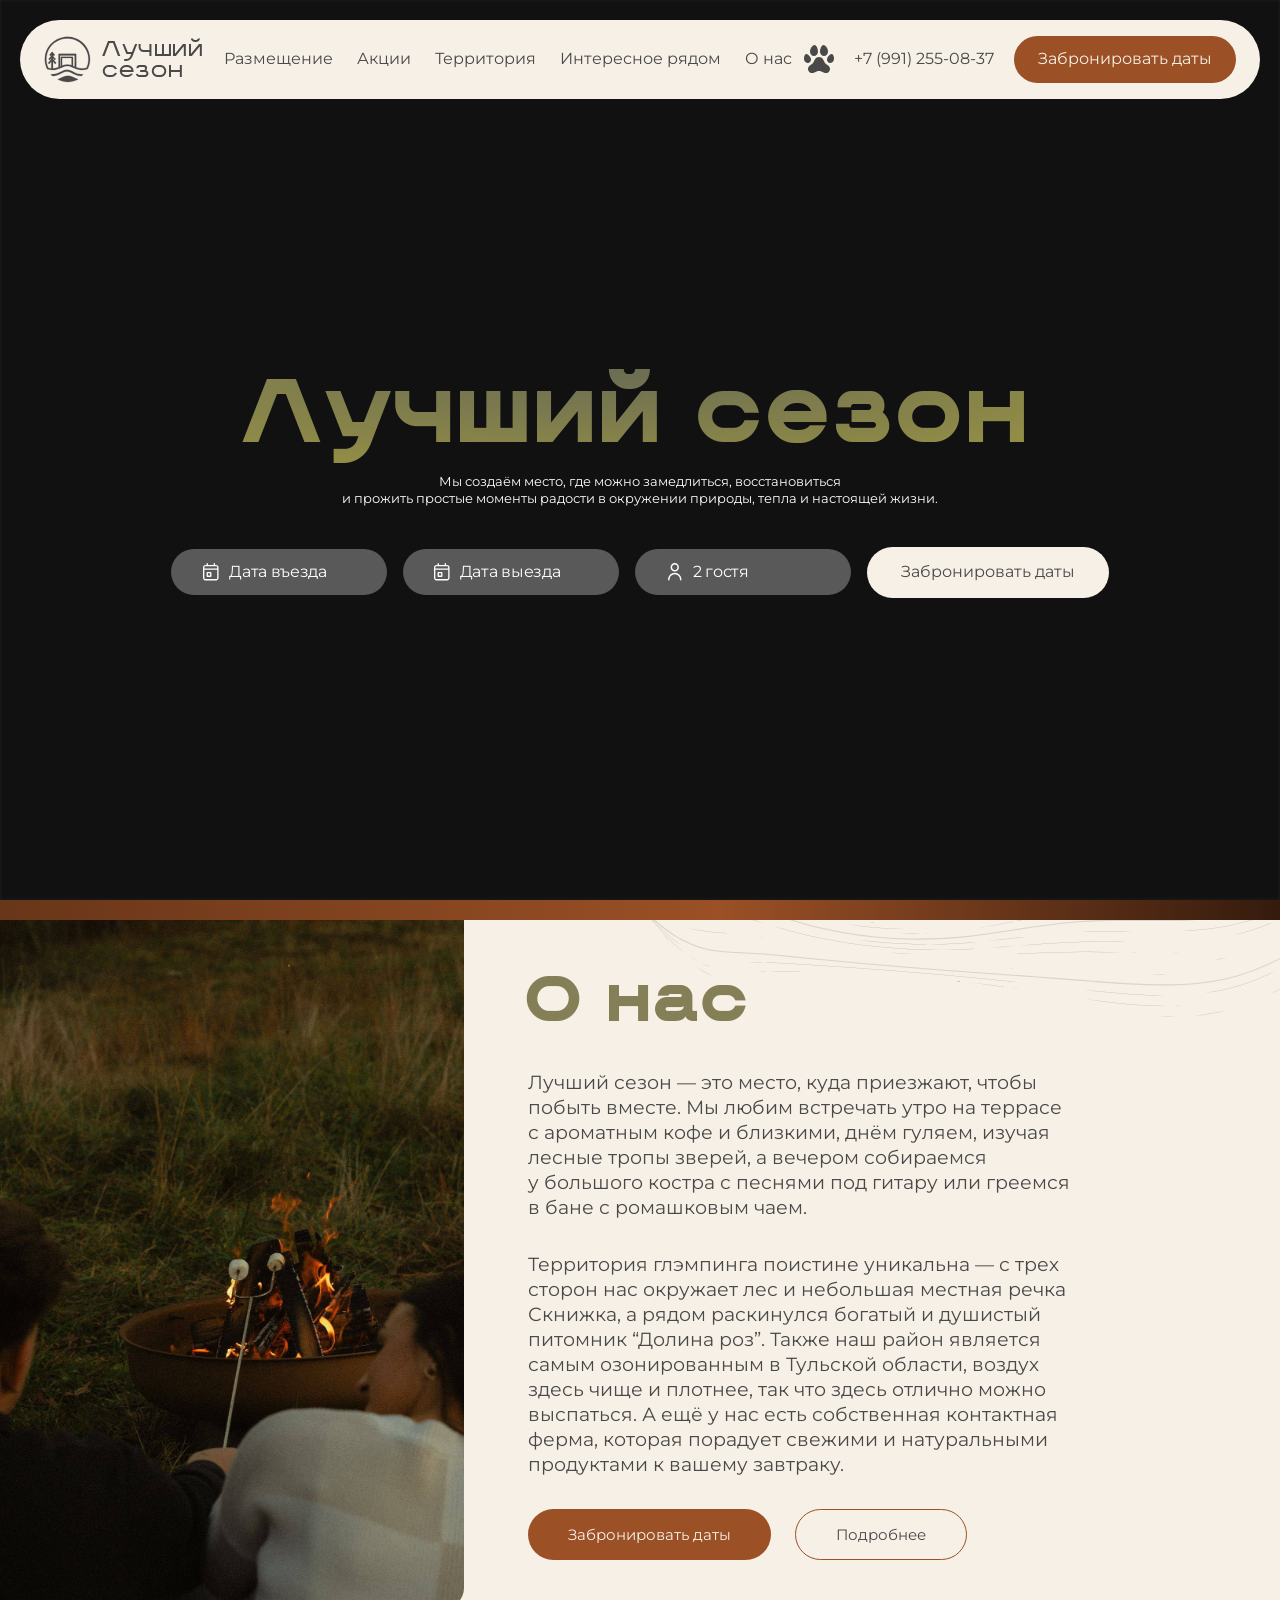
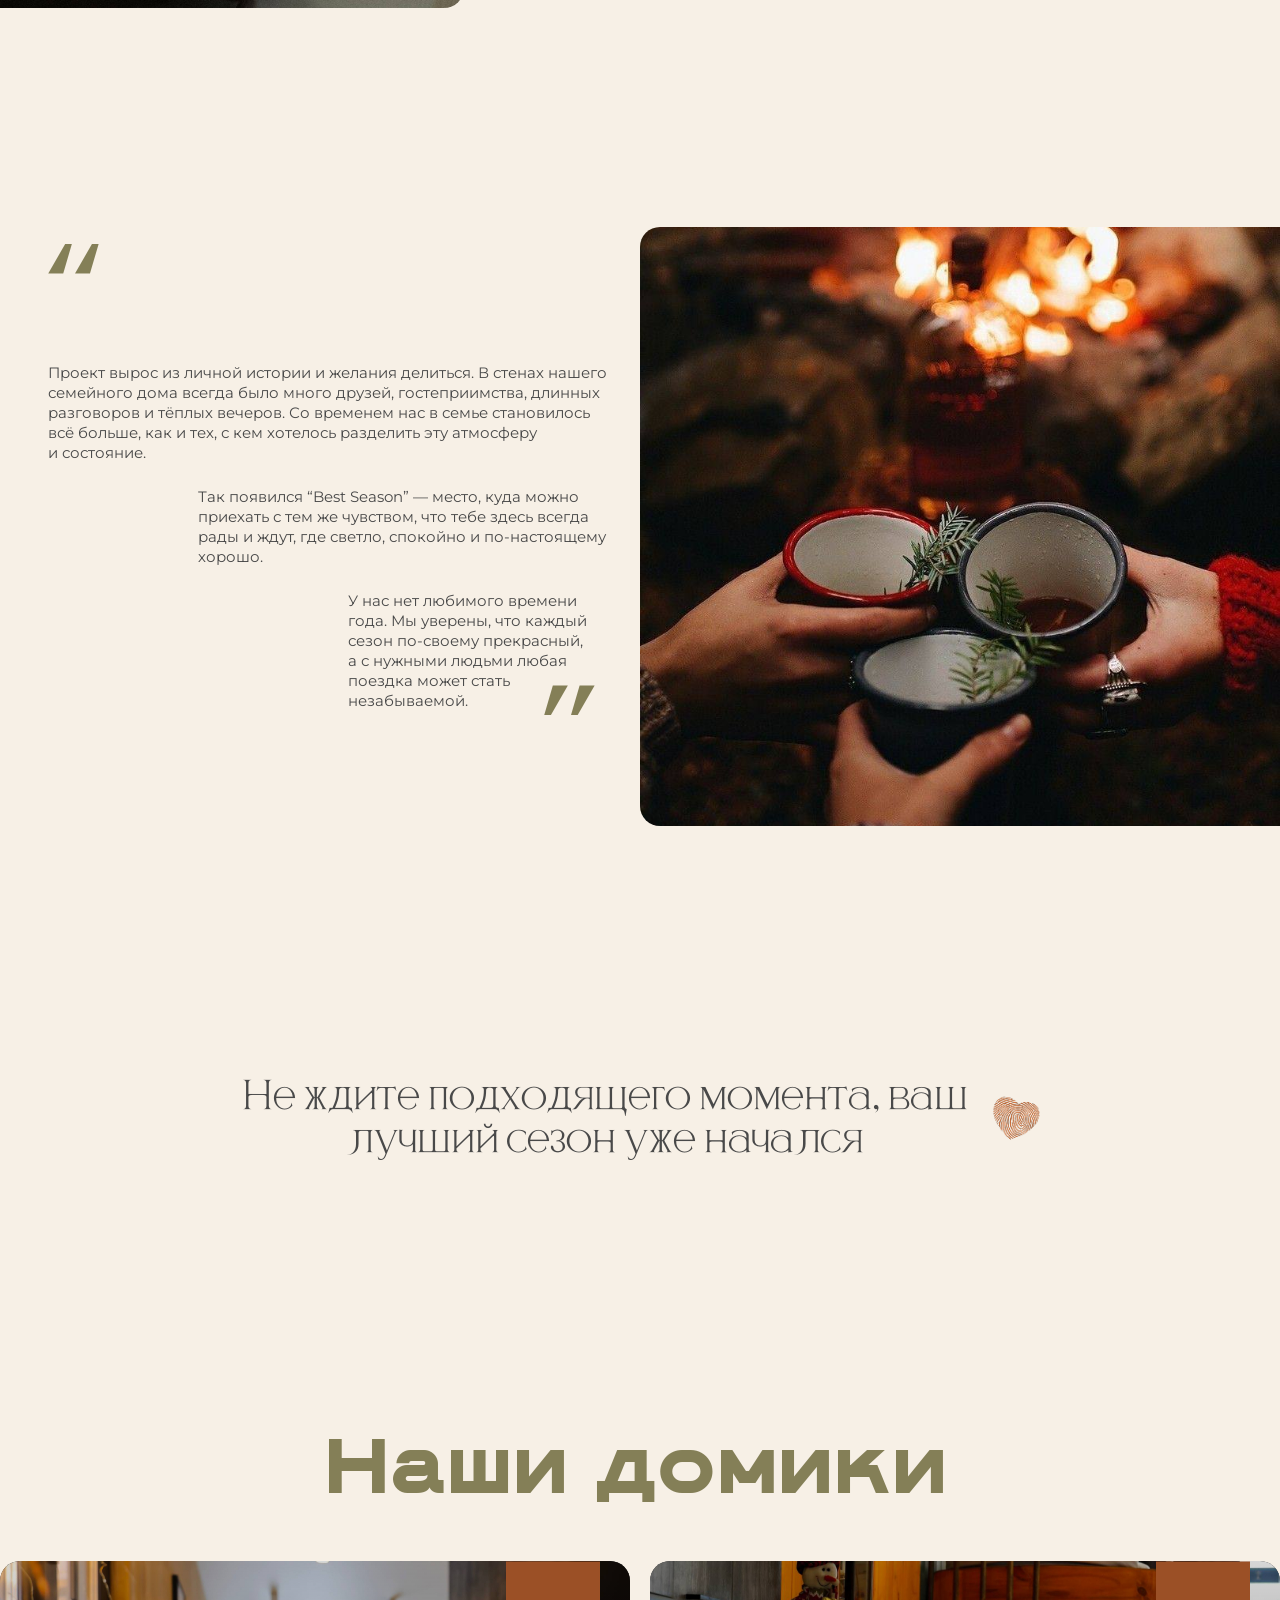
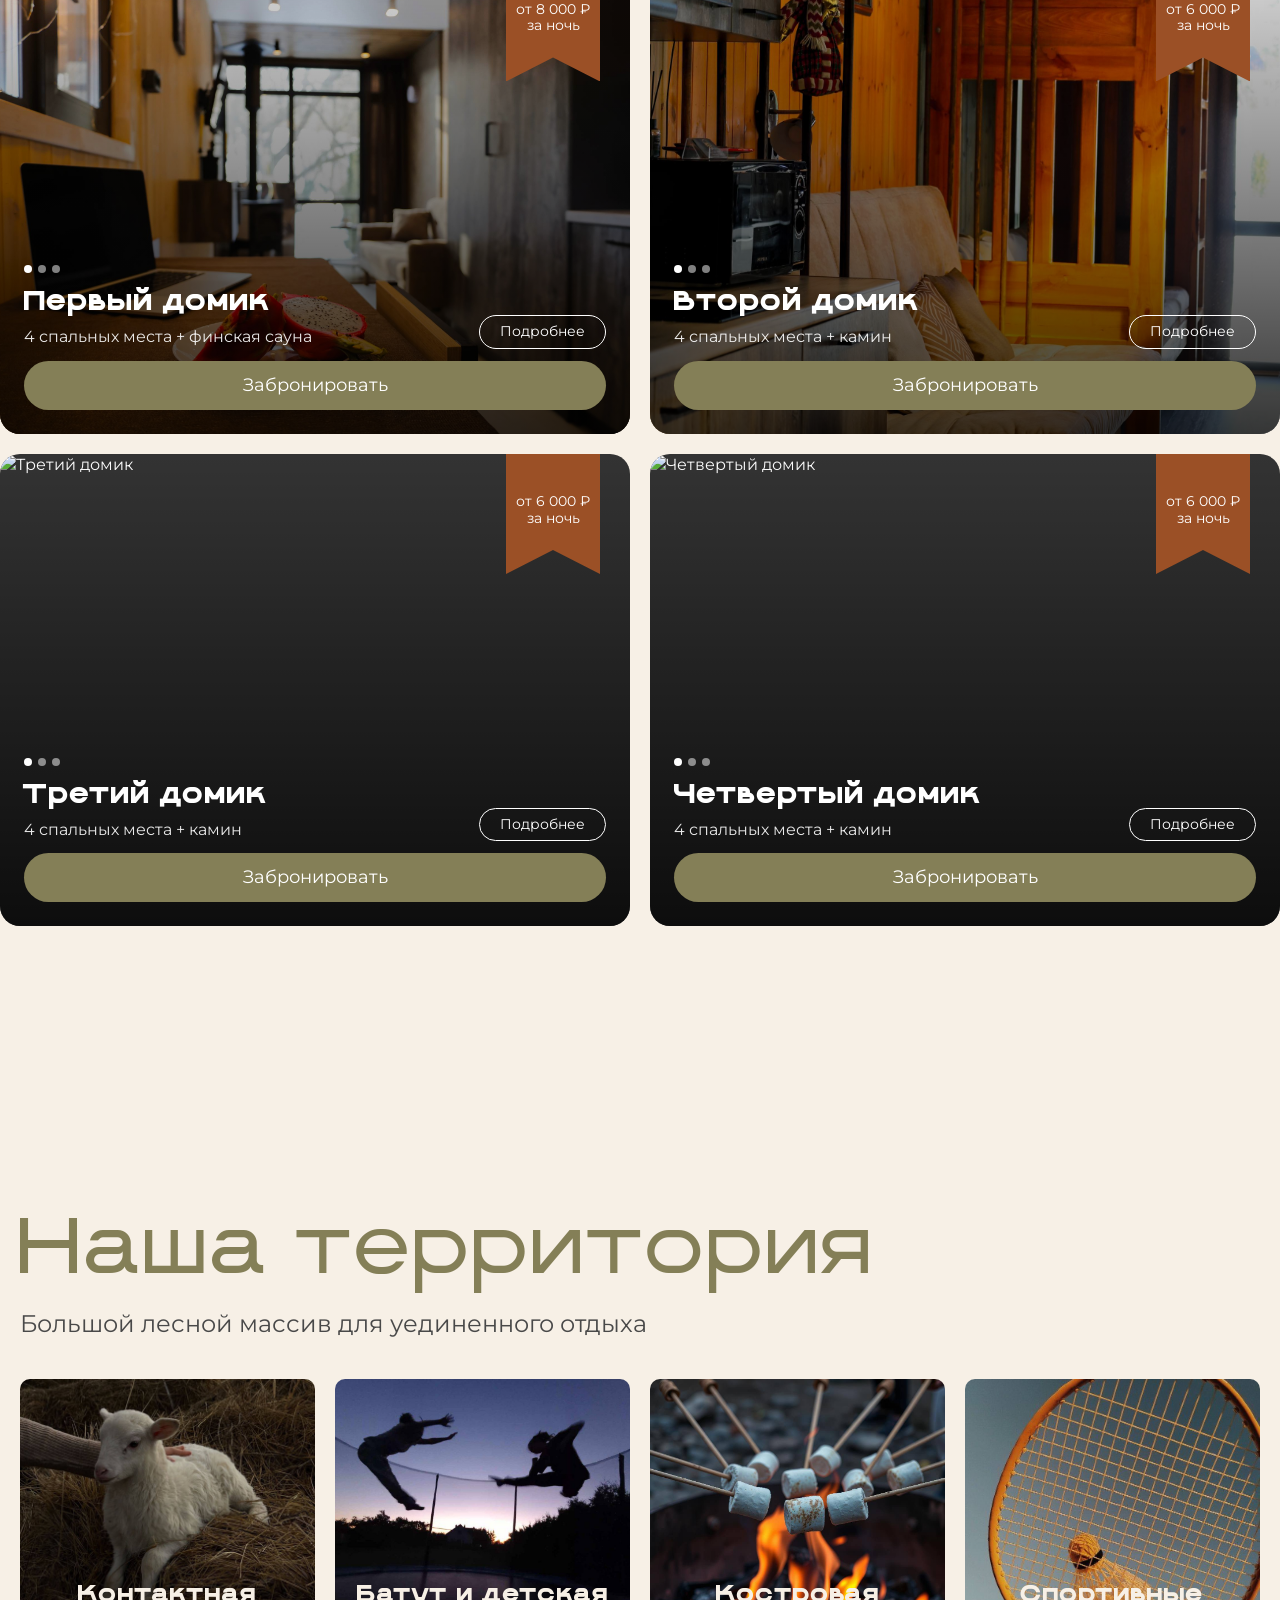
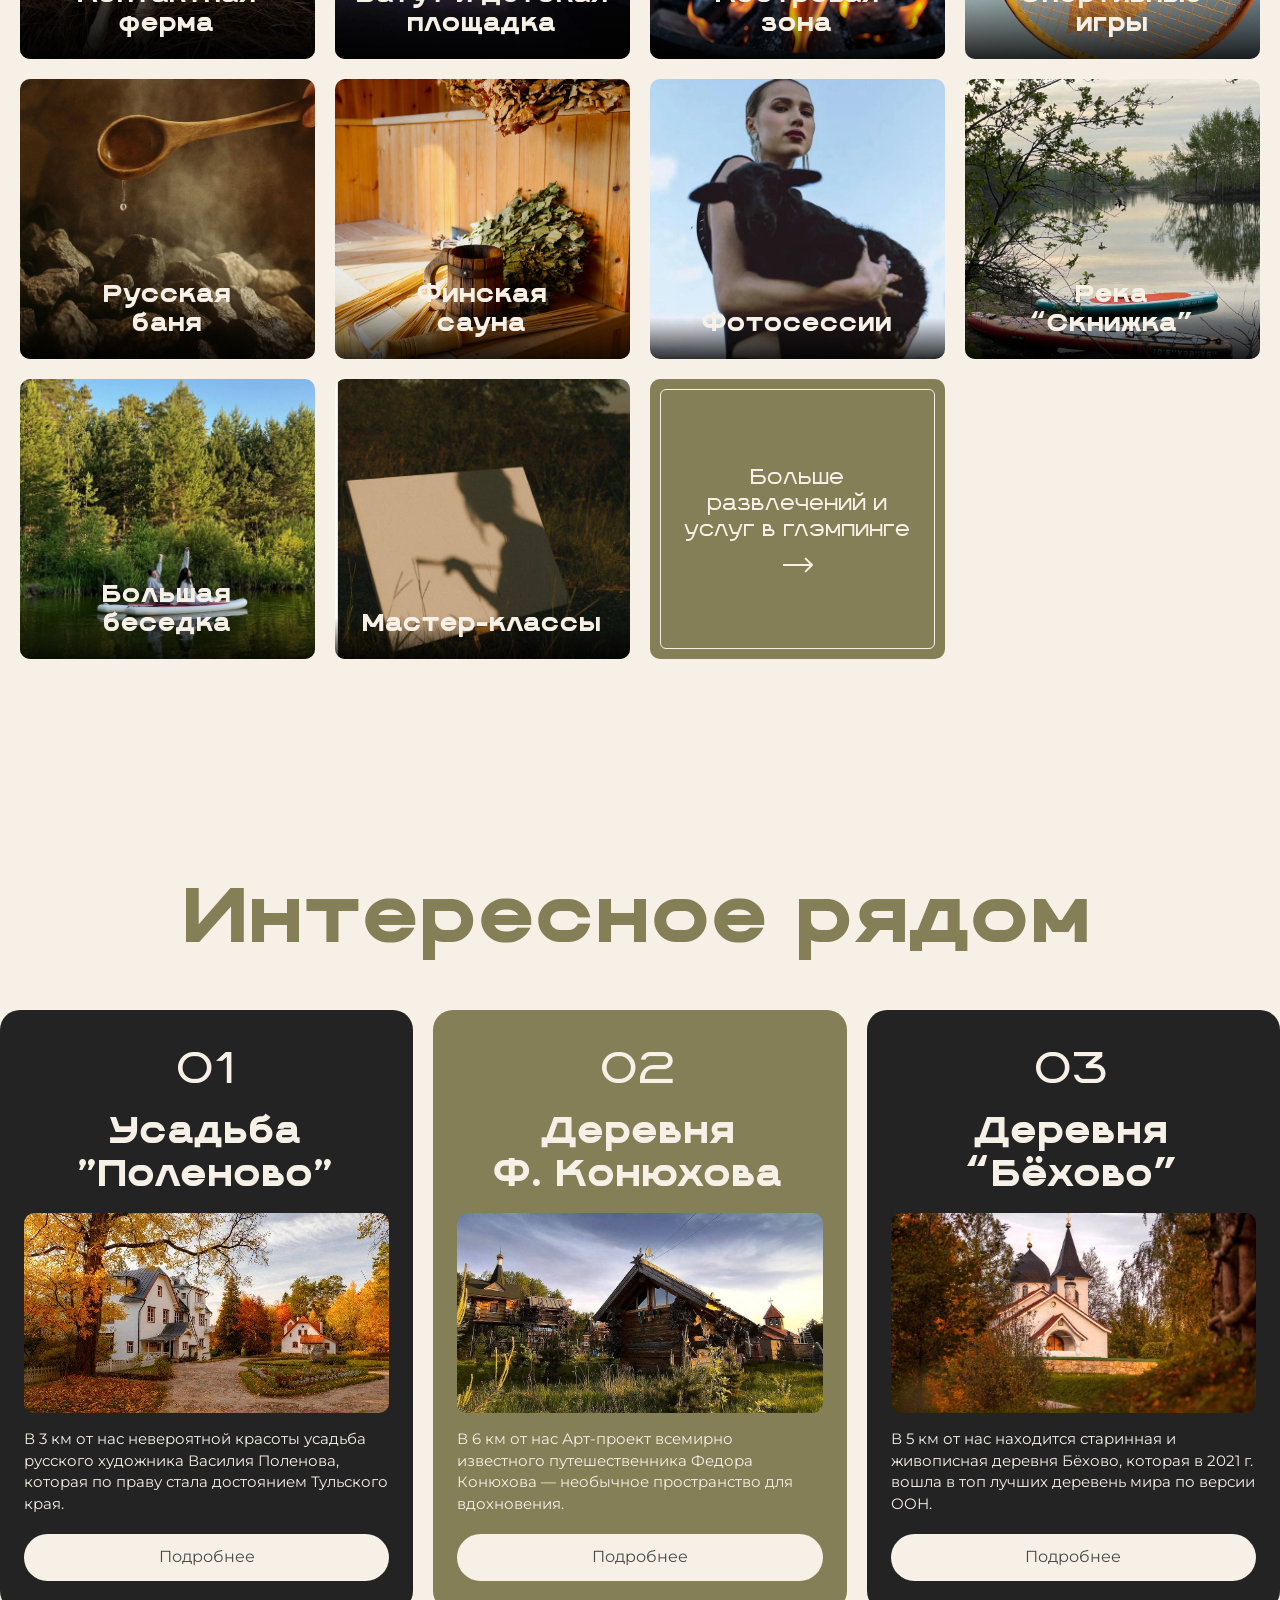
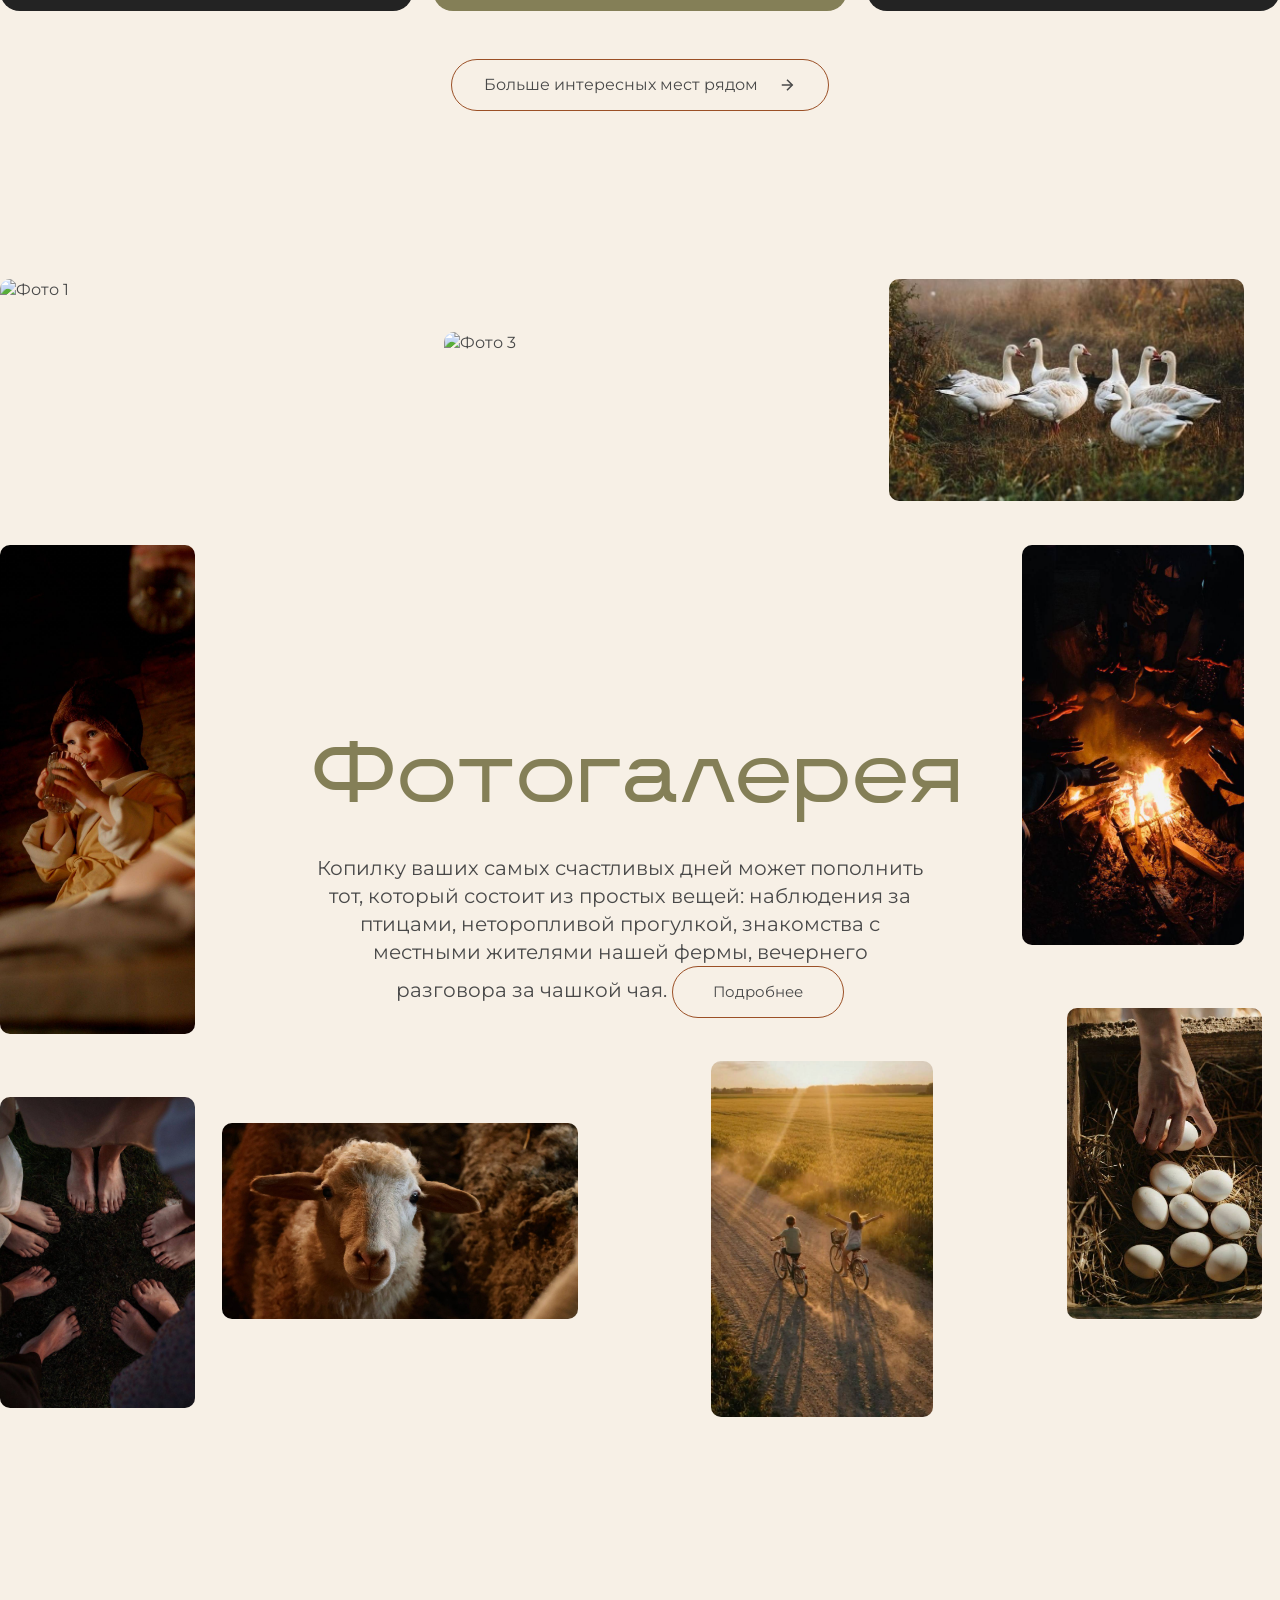
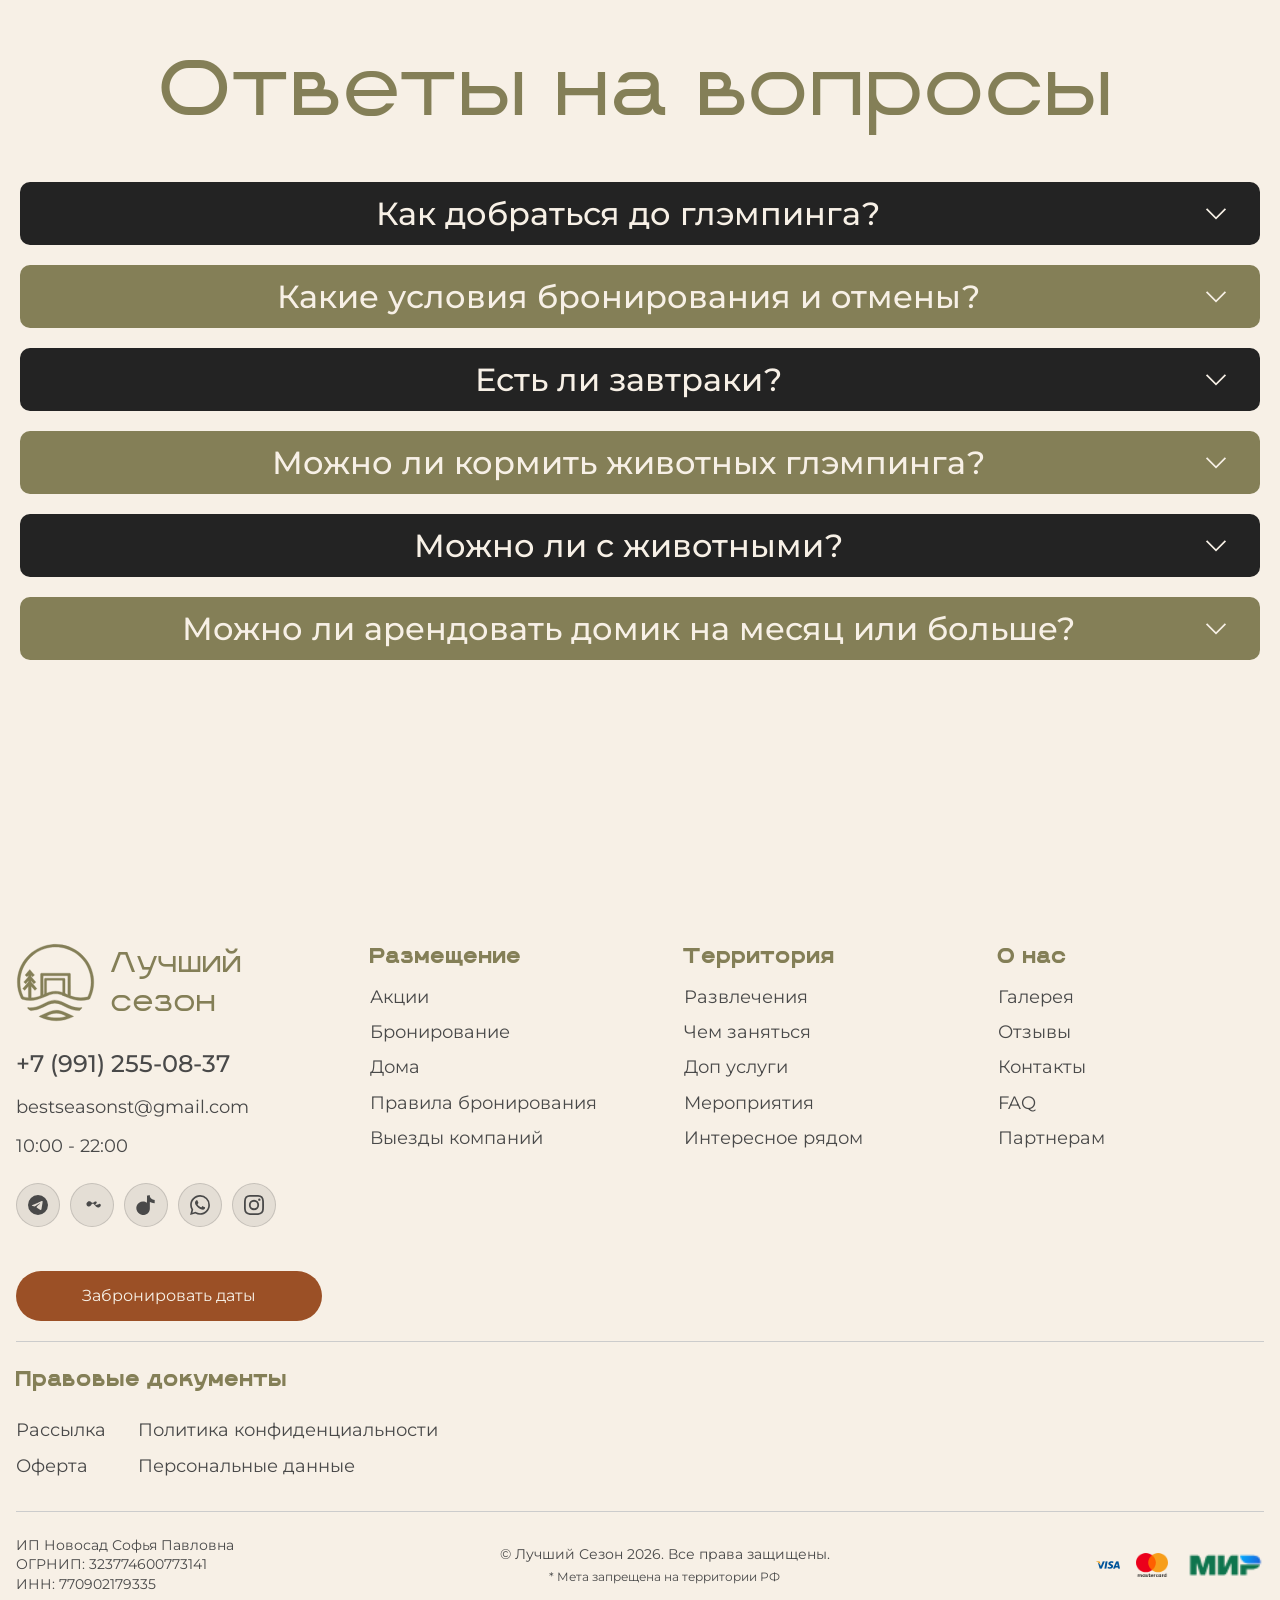
==== commit 03202cf9: "asda" ====
--- a/index.html
+++ b/index.html
@@ -56,11 +56,11 @@
       <div class="hero-form">
         <div class="field">
           <img src="static/images/calendar-main.svg" alt="календарь" width="16" height="18" />
-          <input type="date" class="hero-date-input" placeholder="Дата въезда" value="" />
+          <span class="hero-date-text">Дата въезда</span>
         </div>
         <div class="field">
           <img src="static/images/calendar-main.svg" alt="календарь" width="16" height="18" />
-          <input type="date" class="hero-date-input" placeholder="Дата выезда" value="" />
+          <span class="hero-date-text">Дата выезда</span>
         </div>
         <div class="field">
           <img src="static/images/human.svg" alt="гости" width="16" height="18" />
@@ -87,10 +87,10 @@
     <div class="about-content">
       <h2 class="about-title">О нас</h2>
       <p class="about-text">
-        Лучший сезон — это место, куда приезжают, чтобы побыть вместе. Мы любим встречать утро на&nbsp;террасе с&nbsp;ароматным кофе и&nbsp;близкими, днём гуляем, изучая лесные тропы зверей, а&nbsp;вечером собираемся у&nbsp;большого костра с&nbsp;песнями под&nbsp;гитару или греемся в&nbsp;бане с&nbsp;ромашковым чаем.
+        Лучший сезон — это место, куда приезжают, чтобы<br>побыть вместе. Мы любим встречать утро на&nbsp;террасе <br>с&nbsp;ароматным кофе и&nbsp;близкими, днём гуляем, изучая <br>лесные тропы зверей, а&nbsp;вечером собираемся <br>у&nbsp;большого костра с&nbsp;песнями под&nbsp;гитару или греемся <br>в&nbsp;бане с&nbsp;ромашковым чаем.
       </p>
       <p class="about-text">
-        Территория глэмпинга поистине уникальна — с&nbsp;трех сторон нас окружает лес и&nbsp;небольшая местная речка Скнижка, а&nbsp;рядом раскинулся богатый и&nbsp;душистый питомник “Долина роз”. Также наш район является самым озонированным в&nbsp;Тульской области, воздух здесь чище и&nbsp;плотнее, так что здесь отлично можно выспаться. А&nbsp;ещё у&nbsp;нас есть собственная контактная ферма, которая порадует свежими и&nbsp;натуральными продуктами к&nbsp;вашему завтраку.
+        Территория глэмпинга поистине уникальна — с&nbsp;трех <br>сторон нас окружает лес и&nbsp;небольшая местная речка<br> Скнижка, а&nbsp;рядом раскинулся богатый и&nbsp;душистый<br> питомник “Долина роз”. Также наш район является <br>самым озонированным в&nbsp;Тульской области, воздух <br>здесь чище и&nbsp;плотнее, так что здесь отлично можно<br> выспаться. А&nbsp;ещё у&nbsp;нас есть собственная контактная <br>ферма, которая порадует свежими и&nbsp;натуральными <br>продуктами к&nbsp;вашему завтраку.
       </p>
       <div class="about-actions">
         <a href="houses.html" class="btn btn-primary">Забронировать даты</a>
--- a/static/css/index.css
+++ b/static/css/index.css
@@ -9,6 +9,14 @@
   font-family: 'Berold';
   src: url('../fonts/Berold regular.otf') format('opentype');
   font-weight: 400;
+  font-style: normal;
+  font-display: swap;
+}
+
+@font-face {
+  font-family: 'Etude Noire';
+  src: url('../fonts/Etude Noire Bold.ttf') format('truetype');
+  font-weight: 700;
   font-style: normal;
   font-display: swap;
 }
@@ -285,6 +293,7 @@
 }
 .hero-title {
   font-size: clamp(3rem, 10vw, 5.625rem);
+  font-weight: 700; /* было 400 (по умолчанию) */
   line-height: 1.05;
   background: radial-gradient(53.36% 122.5% at 46.64% -0.53%, #6A6C54 0%, #969044 100%);
   -webkit-background-clip: text;
@@ -310,6 +319,7 @@
   max-width: 938px;
   margin: 0 auto;
 }
+
 .hero-form .field {
   display: flex;
   flex-direction: row;
@@ -325,57 +335,24 @@
   position: relative;
   flex: 0 0 auto;
 }
+
+/* Иконки внутри поля */
 .hero-form .field img {
   flex-shrink: 0;
-  /* при необходимости добавьте фильтр для белого цвета */
-  /* filter: brightness(0) invert(1); */
-}
-.hero-form .field input[type="date"] {
-  -webkit-appearance: none;
-  -moz-appearance: textfield;
-  appearance: none;
-  background: transparent;
-  border: none;
-  outline: none;
-  color: #FFFFFF;
+}
+
+/* Текст дат */
+.hero-form .field .hero-date-text {
   font-family: 'Montserrat', sans-serif;
   font-weight: 400;
   font-size: 16px;
   line-height: 115%;
   letter-spacing: -0.02em;
-  width: 100%;
-  height: 100%;
-  padding: 0;
-  position: relative;
-  z-index: 1;
-}
-.hero-form .field input[type="date"]::-webkit-calendar-picker-indicator {
-  display: none;
-}
-.hero-form .field input[type="date"]::-webkit-inner-spin-button,
-.hero-form .field input[type="date"]::-webkit-outer-spin-button {
-  -webkit-appearance: none;
-  margin: 0;
-}
-.hero-form .field input[type="date"]::-webkit-datetime-edit,
-.hero-form .field input[type="date"]::-webkit-datetime-edit-fields-wrapper,
-.hero-form .field input[type="date"]::-webkit-datetime-edit-text,
-.hero-form .field input[type="date"]::-webkit-datetime-edit-month-field,
-.hero-form .field input[type="date"]::-webkit-datetime-edit-day-field,
-.hero-form .field input[type="date"]::-webkit-datetime-edit-year-field {
-  display: none;
-}
-.hero-form .field input[type="date"]::placeholder {
   color: #FFFFFF;
-  opacity: 1;
-}
-.hero-form .field input[type="date"]:-moz-placeholder {
-  color: #FFFFFF;
-  opacity: 1;
-}
-.hero-form .field input[type="date"]::-ms-input-placeholder {
-  color: #FFFFFF;
-}
+  white-space: nowrap;
+}
+
+/* Стили для select (гости) */
 .hero-form .field select {
   background: transparent;
   border: none;
@@ -393,10 +370,13 @@
   -moz-appearance: none;
   appearance: none;
 }
+
 .hero-form .field select option {
   color: #494949;
   background: #F7F0E6;
 }
+
+/* Кнопка в hero-форме */
 .hero-form .btn {
   flex: 1 1 200px;
   min-width: 200px;
@@ -417,18 +397,19 @@
   align-items: stretch;
   width: 100%;
   padding: 0;
-  margin-top: 120px;
-  padding-top: calc(var(--header-height) + 20px);
+  margin-top: 0px;
+  padding-top:0px;
+  gap: 4rem;
 }
 .about-image {
-  flex: 1 1 350px;
+  flex: 1 1 35%;
   min-height: 400px;
   background: url('../images/about_us/about-us2.png') center/cover no-repeat;
   border-radius: 0 0 var(--radius) 0;
   margin-top: -20px;
 }
 .about-content {
-  flex: 1 1 400px;
+  flex: 1 1 60%;
   padding: 3rem 2rem;
   display: flex;
   flex-direction: column;
@@ -440,7 +421,7 @@
   color: var(--gold);
 }
 .about-text {
-  font-size: clamp(1rem, 1.3vw, 1.60rem);
+  font-size: clamp(1rem, 1.5vw, 1.80rem);
   line-height: 1.3;
   color: var(--text-dark);
 }
@@ -1293,6 +1274,11 @@
   .footer-legal .legal-grid { flex-direction: column; gap: 1rem; }
   .footer-bottom { flex-direction: column; text-align: center; }
   .footer-bottom .legal-info { text-align: center; }
+}
+@media (min-width: 769px) {
+  .about {
+    gap: 2rem;
+  }
 }
 @media (min-width: 481px) and (max-width: 768px) {
   .header {
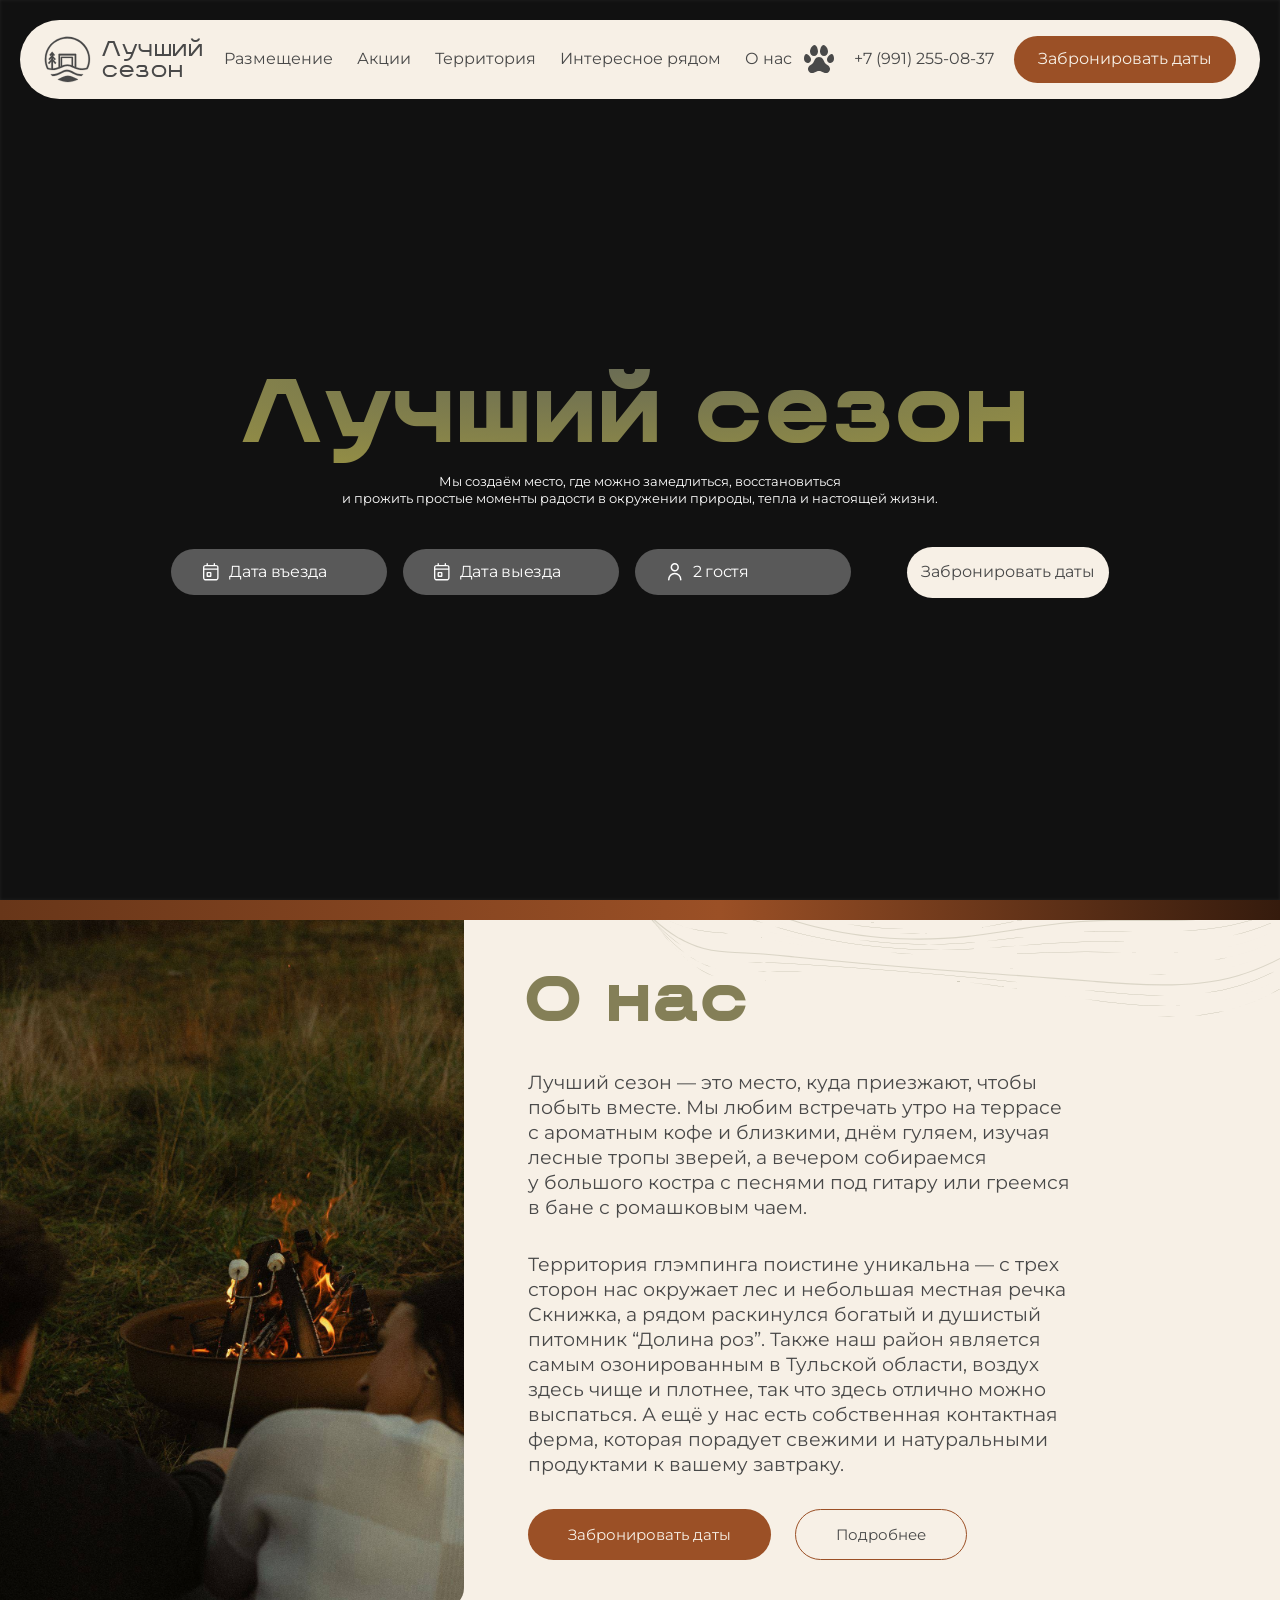
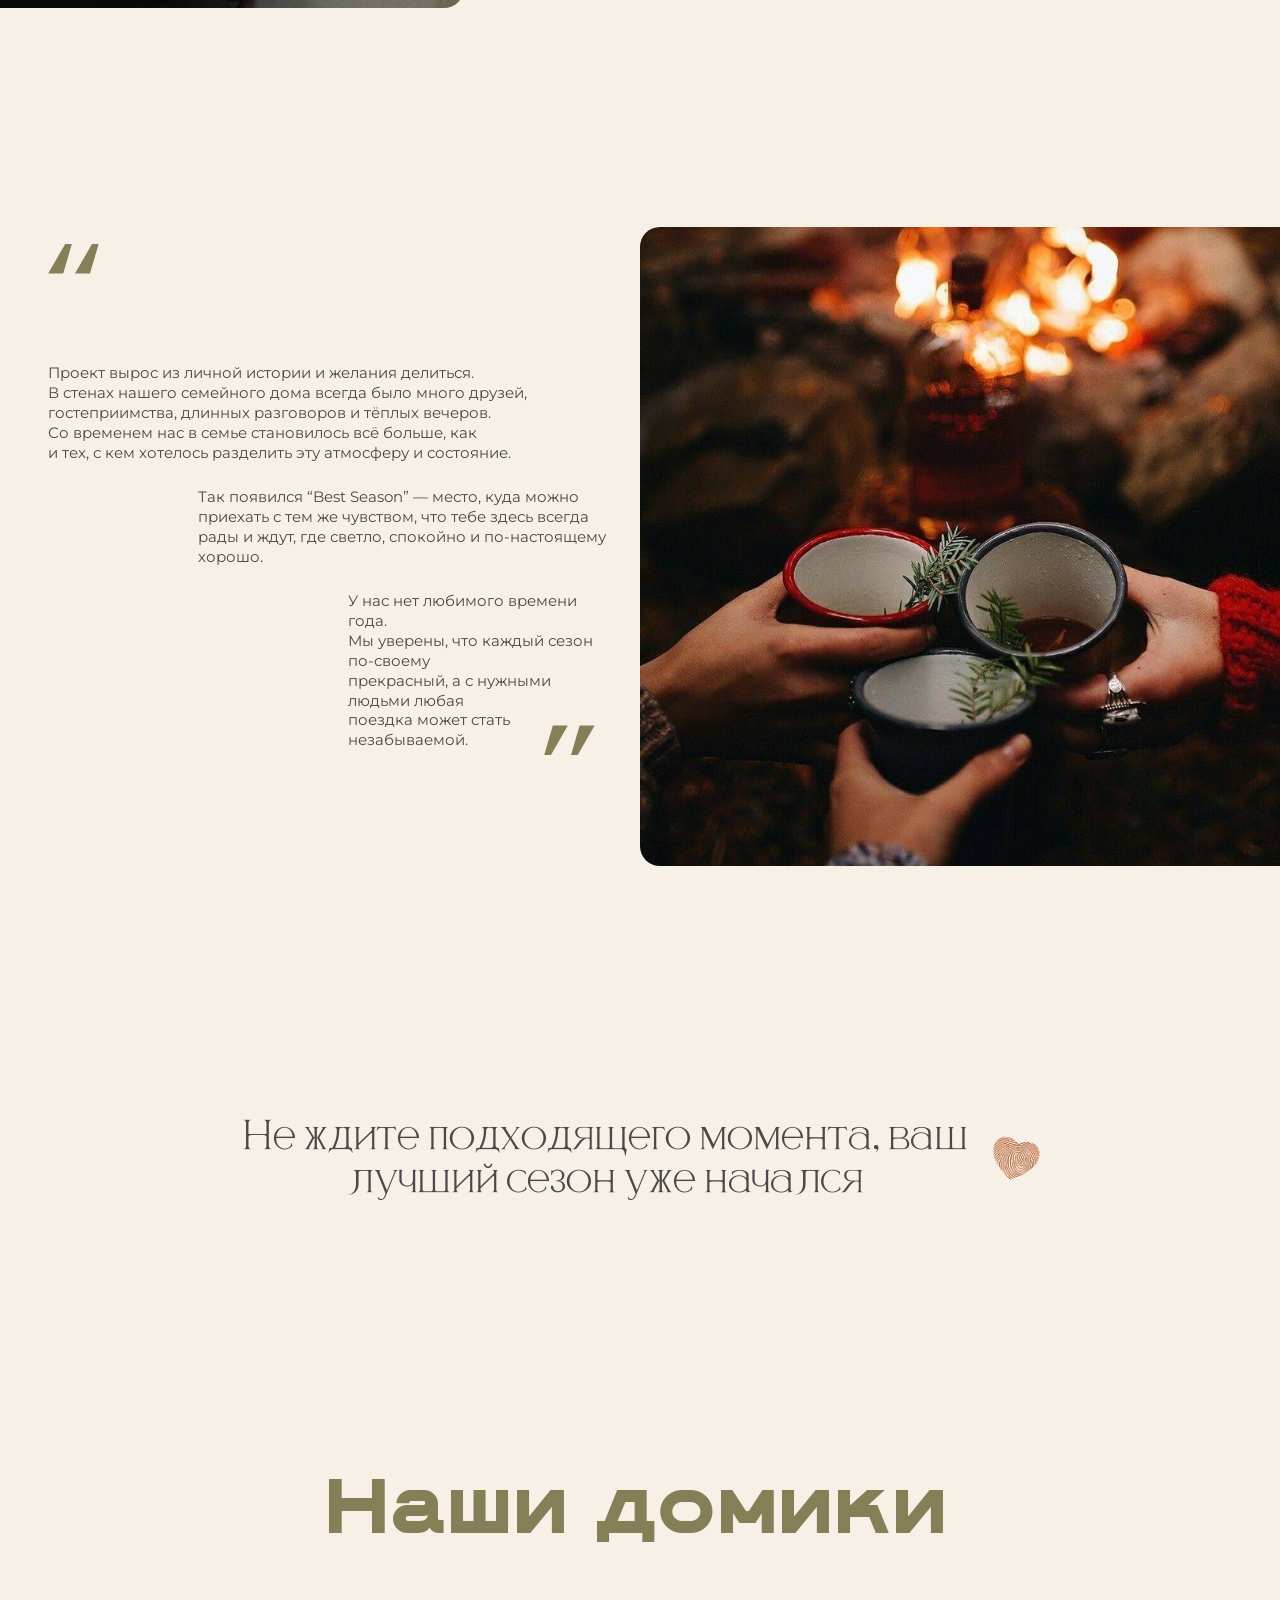
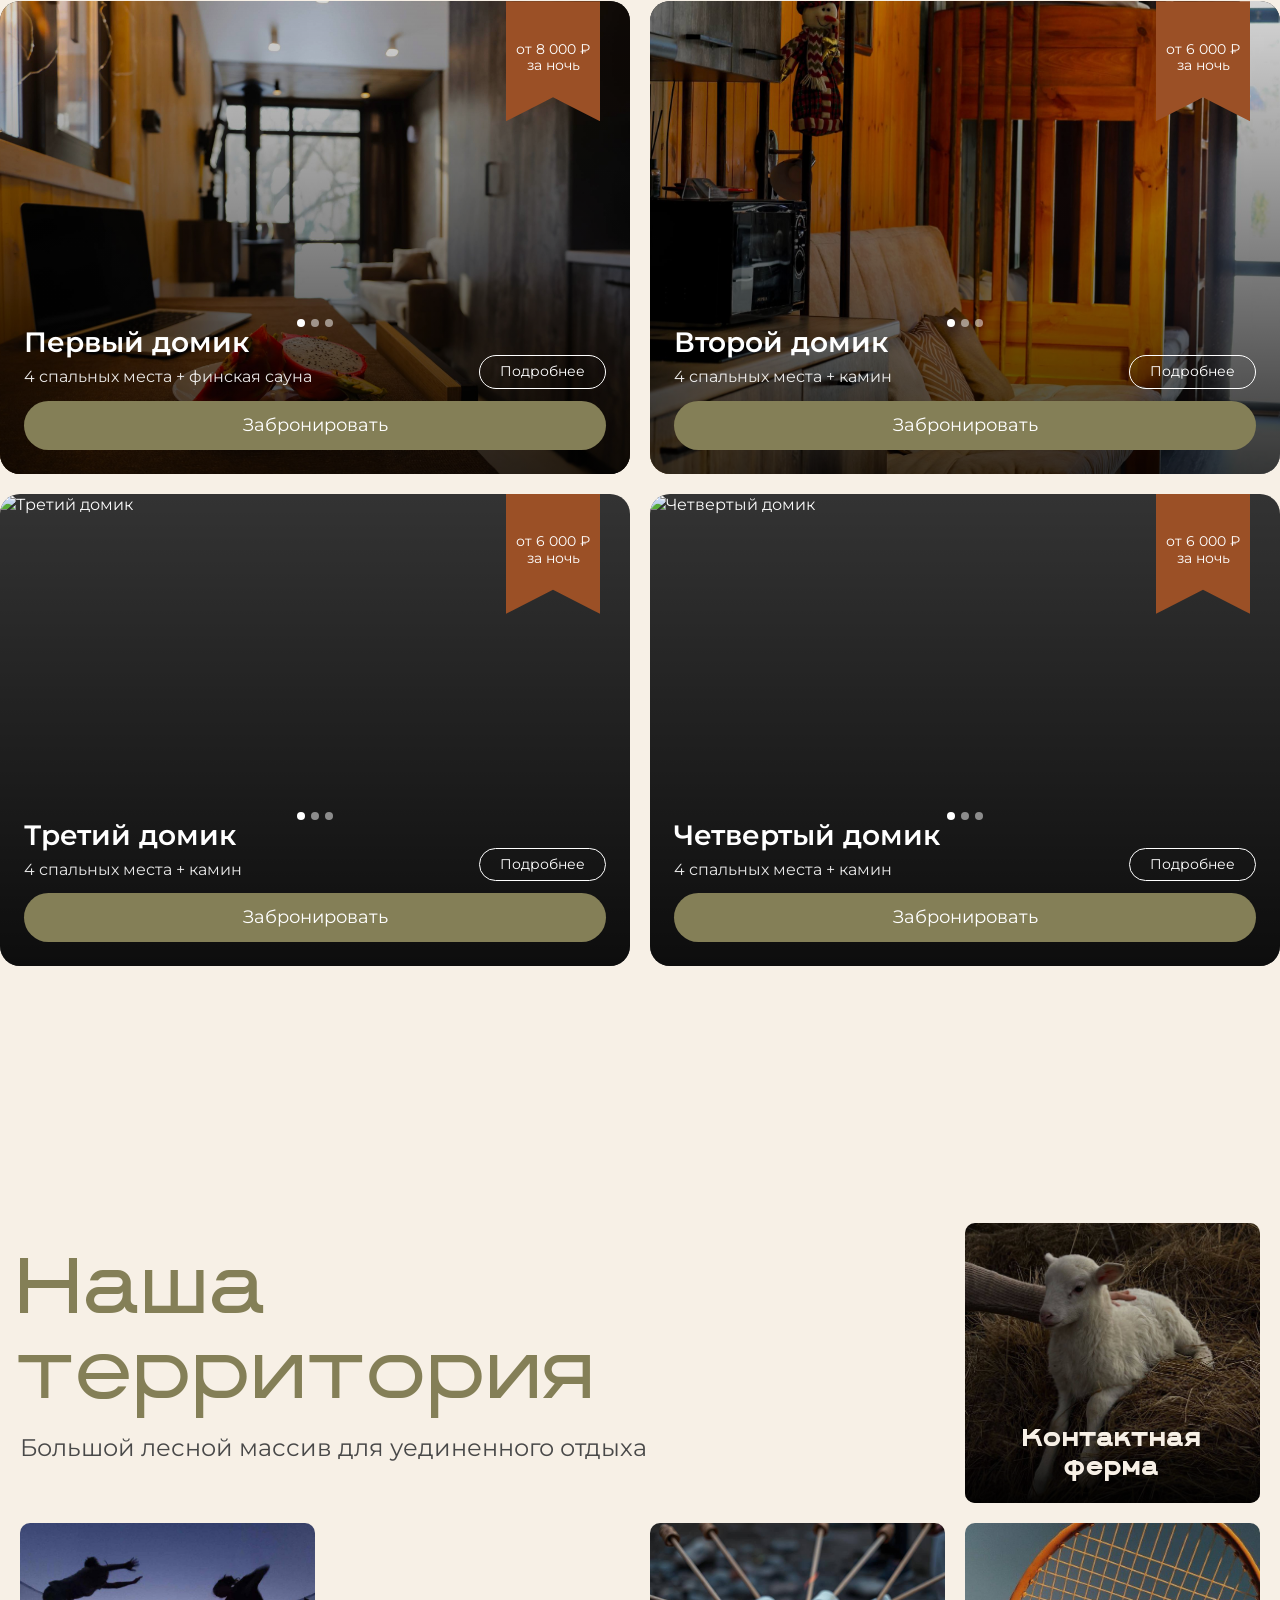
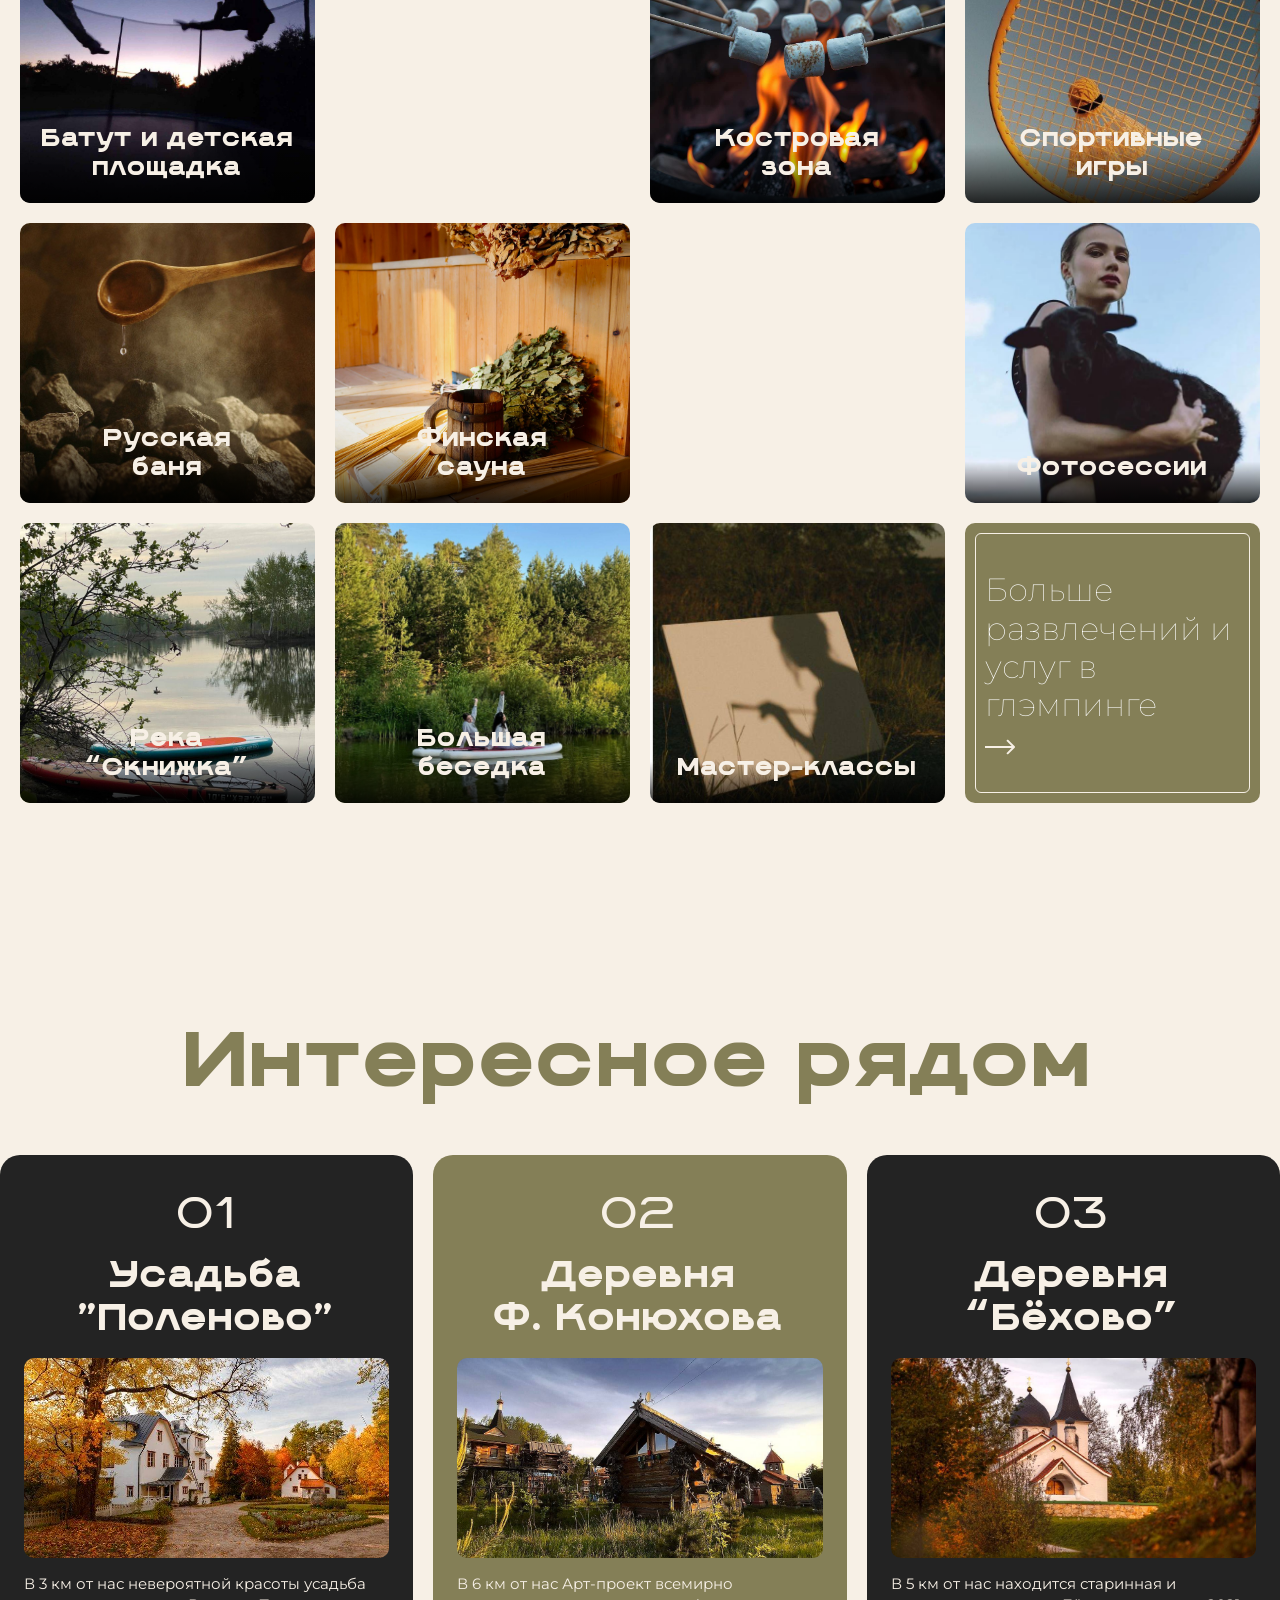
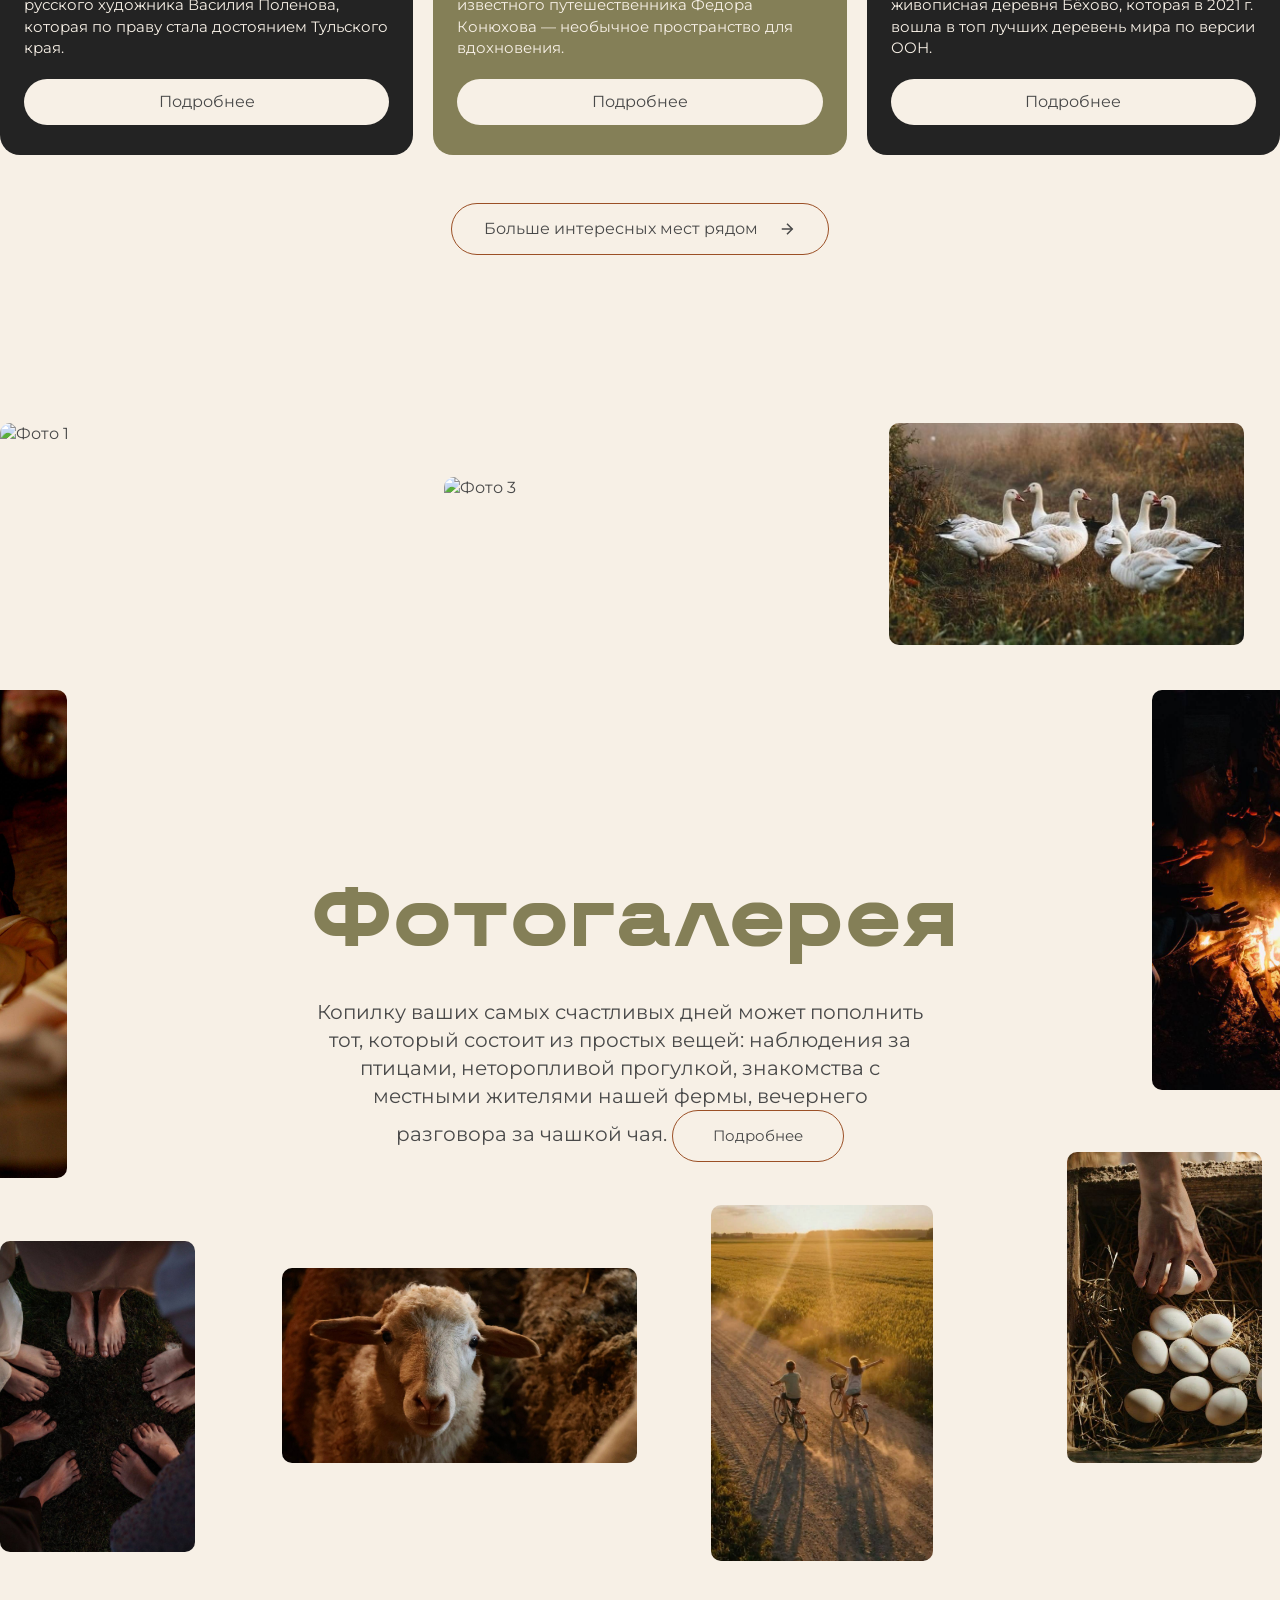
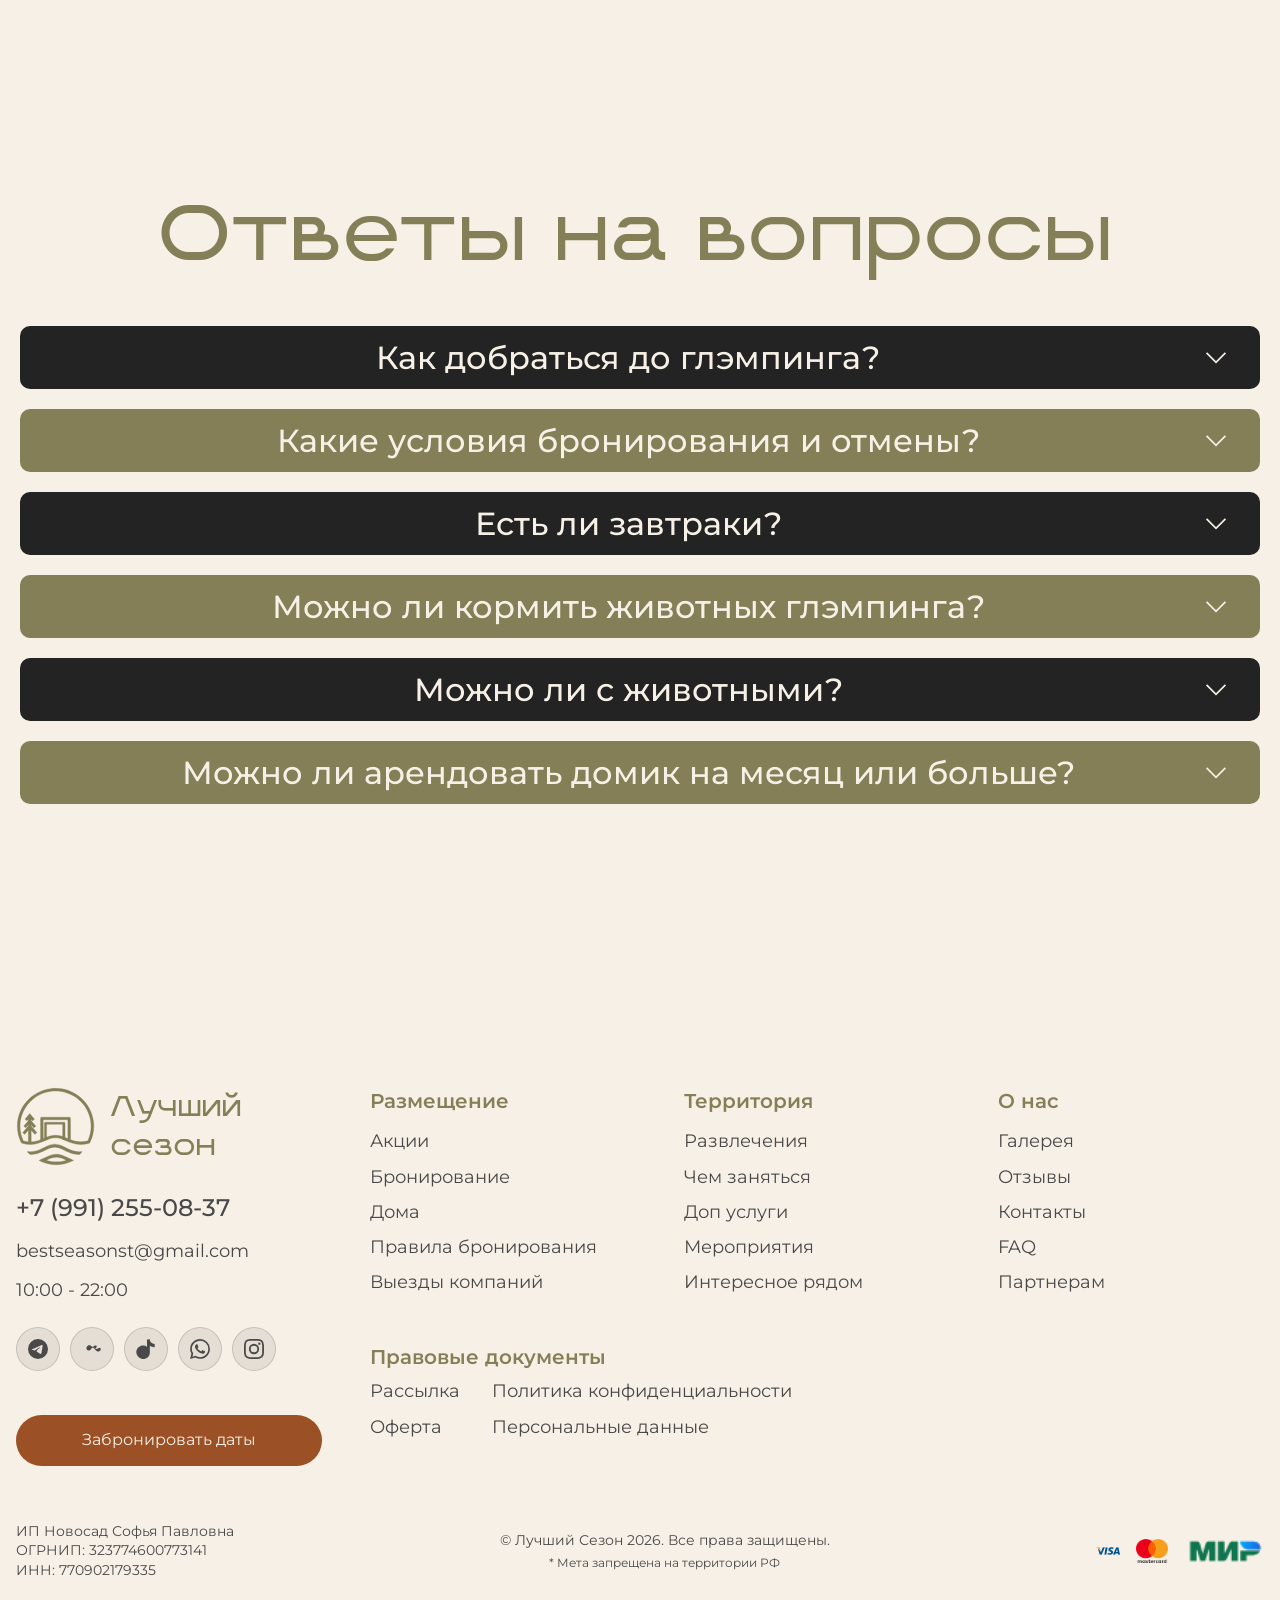
==== commit f985e25f: "adadasd" ====
--- a/index.html
+++ b/index.html
@@ -104,13 +104,13 @@
       <div class="quote-text">
         <div class="quote-mark">“</div>
         <p>
-          Проект вырос из&nbsp;личной истории и&nbsp;желания делиться. В&nbsp;стенах нашего семейного дома всегда было много друзей, гостеприимства, длинных разговоров и&nbsp;тёплых вечеров. Со&nbsp;временем нас в&nbsp;семье становилось всё больше, как и&nbsp;тех, с&nbsp;кем хотелось разделить эту атмосферу и&nbsp;состояние.
+          Проект вырос из&nbsp;личной истории и&nbsp;желания делиться. <br>В&nbsp;стенах нашего семейного дома всегда было много друзей, <br>гостеприимства, длинных разговоров и&nbsp;тёплых вечеров. <br>Со&nbsp;временем нас в&nbsp;семье становилось всё больше, как <br>и&nbsp;тех, с&nbsp;кем хотелось разделить эту атмосферу и&nbsp;состояние.
         </p>
         <p>
-          Так появился “Best Season” — место, куда можно приехать с&nbsp;тем же чувством, что тебе здесь всегда рады и&nbsp;ждут, где светло, спокойно и&nbsp;по-настоящему хорошо.
+          Так появился “Best Season” — место, куда можно <br>приехать с&nbsp;тем же чувством, что тебе здесь всегда <br>рады и&nbsp;ждут, где светло, спокойно и&nbsp;по-настоящему <br>хорошо.
         </p>
         <p>
-          У нас нет любимого времени года. Мы уверены, что каждый сезон по-своему прекрасный, а&nbsp;с&nbsp;нужными людьми любая поездка может стать незабываемой.
+          У нас нет любимого времени года.<br> Мы уверены, что каждый сезон по-своему <br>прекрасный, а&nbsp;с&nbsp;нужными людьми любая<br> поездка может стать незабываемой.
         </p>
         <div class="quote-mark-end">”</div>
       </div>
@@ -197,7 +197,7 @@
 
   <section class="territory-wrapper">
     <div class="territory-title-block">
-      <h2>Наша территория</h2>
+      <h2>Наша <br>территория</h2>
       <p>Большой лесной массив для уединенного отдыха</p>
     </div>
 
@@ -515,28 +515,59 @@
         <a href="houses.html" class="btn btn-primary" style="margin-top:20px; width:100%; font-size:16px;">Забронировать даты</a>
       </div>
 
-      <!-- Правый блок: Колонки меню -->
-      <div class="footer-col"><h4>Размещение</h4><ul><li><a href="#">Акции</a></li><li><a href="#">Бронирование</a></li><li><a href="#">Дома</a></li><li><a href="#">Правила бронирования</a></li><li><a href="#">Выезды компаний</a></li></ul></div>
-      <div class="footer-col"><h4>Территория</h4><ul><li><a href="#">Развлечения</a></li><li><a href="#">Чем заняться</a></li><li><a href="#">Доп услуги</a></li><li><a href="#">Мероприятия</a></li><li><a href="#">Интересное рядом</a></li></ul></div>
-      <div class="footer-col"><h4>О нас</h4><ul><li><a href="#">Галерея</a></li><li><a href="#">Отзывы</a></li><li><a href="#">Контакты</a></li><li><a href="#">FAQ</a></li><li><a href="#">Партнерам</a></li></ul></div>
-    </div>
-
-    <!-- Правовые документы -->
-    <div class="footer-legal">
-      <h4>Правовые документы</h4>
-      <div class="legal-grid">
-        <div class="legal-col">
-          <a href="#">Рассылка</a>
-          <a href="#">Оферта</a>
-        </div>
-        <div class="legal-col">
-          <a href="#">Политика конфиденциальности</a>
-          <a href="#">Персональные данные</a>
-        </div>
-      </div>
-    </div>
-
-    <!-- Нижняя часть футера -->
+      <!-- Колонка "Размещение" + правовые документы внутри -->
+      <div class="footer-col">
+        <h4>Размещение</h4>
+        <ul>
+          <li><a href="#">Акции</a></li>
+          <li><a href="#">Бронирование</a></li>
+          <li><a href="#">Дома</a></li>
+          <li><a href="#">Правила бронирования</a></li>
+          <li><a href="#">Выезды компаний</a></li>
+        </ul>
+
+        <!-- Правовые документы в сетке 2×2 -->
+        <div class="footer-legal-inline">
+          <h4>Правовые документы</h4>
+          <div class="legal-grid">
+            <div class="legal-col">
+              <a href="#">Рассылка</a>
+              <a href="#">Оферта</a>
+            </div>
+            <div class="legal-col legal-col-horizontal">
+              <a href="#">Политика конфиденциальности</a>
+              <a href="#">Персональные данные</a>
+            </div>
+          </div>
+        </div>
+      </div>
+
+      <!-- Колонка "Территория" -->
+      <div class="footer-col">
+        <h4>Территория</h4>
+        <ul>
+          <li><a href="#">Развлечения</a></li>
+          <li><a href="#">Чем заняться</a></li>
+          <li><a href="#">Доп услуги</a></li>
+          <li><a href="#">Мероприятия</a></li>
+          <li><a href="#">Интересное рядом</a></li>
+        </ul>
+      </div>
+
+      <!-- Колонка "О нас" -->
+      <div class="footer-col">
+        <h4>О нас</h4>
+        <ul>
+          <li><a href="#">Галерея</a></li>
+          <li><a href="#">Отзывы</a></li>
+          <li><a href="#">Контакты</a></li>
+          <li><a href="#">FAQ</a></li>
+          <li><a href="#">Партнерам</a></li>
+        </ul>
+      </div>
+    </div>
+
+    <!-- Нижняя часть (без разделителя) -->
     <div class="footer-bottom">
       <div class="legal-info">
         ИП Новосад Софья Павловна<br>
--- a/static/css/index.css
+++ b/static/css/index.css
@@ -313,7 +313,7 @@
 .hero-form {
   display: flex;
   flex-wrap: wrap;
-  justify-content: center;
+  justify-content: flex-start;
   align-items: center;
   gap: 1rem;
   max-width: 938px;
@@ -380,7 +380,7 @@
 .hero-form .btn {
   flex: 1 1 200px;
   min-width: 200px;
-  margin-left: 0;
+  margin-left: 40px;
 }
 
 /* ==================== Divider ==================== */
@@ -613,9 +613,13 @@
   gap: 0.25rem;
 }
 .house-card .dots {
+  position: absolute;
+  top: 20px;
+  left: 50%;
+  transform: translateX(-50%);
+  z-index: 2;
   display: flex;
   gap: 6px;
-  margin-bottom: 6px;
 }
 .house-card .dots span {
   width: 8px;
@@ -627,6 +631,7 @@
   background: white;
 }
 .house-card .left-col h3 {
+  font-family: 'Montserrat', sans-serif; /* изменено */
   font-size: 1.75rem;
   font-weight: 600;
   color: white;
@@ -689,10 +694,23 @@
 }
 .territory-grid {
   display: grid;
-  grid-template-columns: repeat(auto-fill, minmax(min(100%, 280px), 1fr));
+  grid-template-columns: repeat(4, 1fr);
+  grid-template-rows: repeat(4, 280px);
   gap: 1.25rem;
-  grid-auto-rows: 280px;
-}
+  margin-top: -280px; /* ← поднимаем сетку на высоту ряда */
+}
+
+.item-farm     { grid-column: 4; grid-row: 1; }
+.item-batut    { grid-column: 1; grid-row: 2; }
+.item-kostrovaya { grid-column: 3; grid-row: 2; }
+.item-sport    { grid-column: 4; grid-row: 2; }
+.item-banya    { grid-column: 1; grid-row: 3; }
+.item-sauna    { grid-column: 2; grid-row: 3; }
+.item-photo    { grid-column: 4; grid-row: 3; }
+.item-river    { grid-column: 1; grid-row: 4; }
+.item-besedka  { grid-column: 2; grid-row: 4; }
+.item-master   { grid-column: 3; grid-row: 4; }
+.territory-more { grid-column: 4; grid-row: 4; }
 .territory-item {
   position: relative;
   border-radius: 10px;
@@ -803,20 +821,23 @@
 .territory-more .more-content {
   display: flex;
   flex-direction: column;
-  align-items: center;
+  align-items: flex-start; /* вместо center */
+  text-align: left;        /* вместо center */
   gap: 0.875rem;
-  text-align: center;
-  color: var(--text-light);
   z-index: 1;
 }
+
+/* Увеличиваем шрифт для текста */
 .territory-more .more-content span {
-  font-size: clamp(1rem, 2vw, 1.25rem);
-  font-weight: 400;
-  line-height: 1.3;
-}
+  font-family: 'Montserrat', sans-serif;
+  font-size: 2rem;          /* задаём комфортный размер */
+  font-weight: 100;
+  line-height: 1.2;
+  color: white;
+}
+
 .territory-more .more-content svg {
-  width: 30px;
-  height: 16px;
+  align-self: flex-start;   /* гарантируем, что стрелка не растянется */
 }
 
 /* ==================== Gallery ==================== */
@@ -836,14 +857,14 @@
   height: auto;
 }
 .gallery-img-1 { left: 0%; top: 0%; width: 27.77%; aspect-ratio: 400 / 220; }
-.gallery-img-2 { left: 17.36%; top: 73.07%; width: 27.77%; aspect-ratio: 400 / 220; }
+.gallery-img-2 { left: 22%; top: 73.07%; width: 27.77%; aspect-ratio: 400 / 220; }
 .gallery-img-3 { left: 34.72%; top: 4.61%; width: 24.3%; aspect-ratio: 350 / 250; }
 .gallery-img-4 { left: 83.33%; top: 63.07%; width: 15.27%; aspect-ratio: 220 / 350; }
 .gallery-img-5 { left: 0%; top: 70.76%; width: 15.27%; aspect-ratio: 220 / 350; }
 .gallery-img-6 { left: 69.44%; top: 0%; width: 27.77%; aspect-ratio: 400 / 250; }
 .gallery-img-7 { left: 55.55%; top: 67.69%; width: 17.36%; aspect-ratio: 250 / 400; }
-.gallery-img-8 { left: 0%; top: 23.07%; width: 15.27%; aspect-ratio: 220 / 550; }
-.gallery-img-9 { left: 79.86%; top: 23.07%; width: 17.36%; aspect-ratio: 250 / 450; }
+.gallery-img-8 { left: -10%; top: 23.07%; width: 15.27%; aspect-ratio: 220 / 550; }
+.gallery-img-9 { left: 90%; top: 23.07%; width: 17.36%; aspect-ratio: 250 / 450; }
 .gallery-center {
   position: absolute;
   left: 22.22%;
@@ -860,8 +881,8 @@
   background: transparent;
   z-index: 2;
 }
-.gallery-center .gallery-title {
-  font-weight: 500;
+.gallery-title {
+  font-weight: 650;         /* было 500 */
   font-size: clamp(3rem, 6vw, 5.625rem);
   line-height: 1.1;
   color: var(--gold);
@@ -1066,13 +1087,14 @@
   .faq-body p { font-size: 14px; line-height: 18px; }
 }
 
-/* ==================== Footer ==================== */
+/* ===== Footer ===== */
 .footer {
   background: var(--bg-beige);
   padding: 3rem 1rem 2rem;
   margin-top: 120px;
   padding-top: calc(var(--header-height) + 20px);
 }
+
 .footer-inner {
   max-width: var(--container-max);
   margin: 0 auto;
@@ -1081,30 +1103,70 @@
   gap: 3rem;
   justify-content: space-between;
 }
+
 .footer-col {
   flex: 1 1 200px;
   min-width: 150px;
 }
+
 .footer-col-left {
   flex: 1 1 240px;
 }
+
 .footer-col h4 {
   font-size: 1.25rem;
   font-weight: 600;
   color: var(--gold);
   margin-bottom: 0.875rem;
 }
+
 .footer-col ul {
   list-style: none;
   display: flex;
   flex-direction: column;
   gap: 0.625rem;
 }
+
 .footer-col ul li a {
   text-decoration: none;
   color: var(--text-dark);
   font-size: 1.125rem;
 }
+
+/* Правовые документы внутри колонки "Размещение" */
+.footer-legal-inline {
+  margin-top: 2rem;
+  padding-top: 1rem;
+  /* разделитель убран */
+}
+
+.footer-legal-inline h4 {
+  font-size: 1.25rem;
+  font-weight: 600;
+  color: var(--gold);
+  margin-bottom: 0.5rem;
+}
+
+/* Сетка 2×2 для ссылок */
+.footer-legal-inline .legal-grid {
+  display: grid;
+  grid-template-columns: 1fr 1fr;
+  gap: 0.625rem;
+}
+
+.footer-legal-inline .legal-col {
+  display: flex;
+  flex-direction: column;
+  gap: 0.625rem;
+}
+
+.footer-legal-inline .legal-col a {
+  text-decoration: none;
+  color: var(--text-dark);
+  font-size: 1.125rem;
+}
+
+/* Логотип и контакты */
 .footer-logo {
   display: flex;
   align-items: flex-end;
@@ -1113,28 +1175,33 @@
   font-size: 1.75rem;
   color: var(--gold);
 }
+
 .footer-logo img {
   width: 80px;
   height: 80px;
   flex-shrink: 0;
 }
+
 .footer-contacts {
   display: flex;
   flex-direction: column;
   gap: 0.875rem;
   margin-bottom: 1.5rem;
 }
+
 .footer-contacts div {
   font-family: 'Montserrat', sans-serif;
   font-size: 1.125rem;
   color: var(--text-dark);
 }
+
 .footer-socials {
   display: flex;
   gap: 0.625rem;
   flex-wrap: wrap;
   margin-bottom: 1.5rem;
 }
+
 .footer-socials a {
   width: 44px;
   height: 44px;
@@ -1148,72 +1215,130 @@
   text-decoration: none;
   transition: all 0.3s;
 }
+
 .footer-socials a:hover {
   background: var(--gold);
   color: white;
 }
-.footer-legal {
+
+/* Нижняя часть футера (без верхней границы) */
+.footer-bottom {
   max-width: var(--container-max);
-  margin: 1.25rem auto 0;
-  padding-left: 0;
-  border-top: 1px solid #ccc;
+  margin: 2rem auto 0;
+  /* border-top: 1px solid #ccc;  УБРАН */
   padding-top: 1.5rem;
   display: flex;
-  flex-direction: column;
+  flex-wrap: wrap;
+  justify-content: space-between;
+  align-items: center;
   gap: 1rem;
-}
-.footer-legal h4 {
+  font-size: 0.875rem;
+  color: var(--text-dark);
+}
+
+.footer-bottom .legal-info {
+  display: flex;
+  flex-direction: column;
+  gap: 2px;
+  text-align: left;
+}
+
+.footer-bottom .copyright-info {
+  text-align: center;
+}
+
+.footer-bottom .payments {
+  display: flex;
+  gap: 1rem;
+  align-items: center;
+}
+
+.footer-bottom .payments img {
+  height: 24px;
+  width: auto;
+  object-fit: contain;
+}
+
+/* ===== Медиа-запросы ===== */
+@media (max-width: 768px) {
+  .footer-legal-inline .legal-grid {
+    grid-template-columns: 1fr; /* на мобильных — одна колонка */
+  }
+}
+
+@media (max-width: 480px) {
+  .footer-col { flex: 1 1 100%; }
+  .footer-bottom { flex-direction: column; text-align: center; }
+  .footer-bottom .legal-info { text-align: center; }
+}
+
+/* Правовые документы внутри колонки "Размещение" */
+.footer-legal-inline {
+  margin-top: 2rem;
+  padding-top: 1rem;
+  /* разделитель убран */
+}
+
+.footer-legal-inline h4 {
   font-size: 1.25rem;
   font-weight: 600;
   color: var(--gold);
   margin-bottom: 0.5rem;
 }
-.footer-legal .legal-grid {
-  display: flex;
+
+.footer-legal-inline .legal-grid {
+  display: grid;
+  grid-template-columns: 1fr 1fr;
+  gap: 0.625rem 2rem;
+}
+
+/* По умолчанию колонки вертикальные */
+.footer-legal-inline .legal-col {
+  display: flex;
+  flex-direction: column;
+  gap: 0.625rem;
+}
+
+/* Правая колонка — горизонтальная */
+.footer-legal-inline .legal-col-horizontal {
+  flex-direction: row;
   flex-wrap: wrap;
-  gap: 2rem;
-}
-.footer-legal .legal-col {
-  display: flex;
-  flex-direction: column;
-  gap: 0.625rem;
-}
-.footer-legal .legal-col a {
-  text-decoration: none;
-  color: var(--text-dark);
-  font-size: 1.125rem;
-}
-.footer-bottom {
-  max-width: var(--container-max);
-  margin: 2rem auto 0;
-  border-top: 1px solid #ccc;
-  padding-top: 1.5rem;
-  display: flex;
-  flex-wrap: wrap;
-  justify-content: space-between;
-  align-items: center;
-  gap: 1rem;
-  font-size: 0.875rem;
-  color: var(--text-dark);
-}
-.footer-bottom .legal-info {
-  display: flex;
-  flex-direction: column;
-  gap: 2px;
-  text-align: left;
-}
-.footer-bottom .copyright-info {
-  text-align: center;
-}
-.footer-bottom .payments {
-  display: flex;
-  gap: 1rem;
-  align-items: center;
-}
-.footer-bottom .payments img {
-  height: 24px;
-  width: auto;
-  object-fit: contain;
+  gap: 0.625rem 1.5rem;
+  align-items: center;
+}
+
+/* Запрещаем перенос длинных слов */
+.footer-legal-inline .legal-col a {
+  white-space: nowrap;
+}
+
+/* На мобильных возвращаем вертикаль */
+@media (max-width: 768px) {
+  .footer-legal-inline .legal-grid {
+    grid-template-columns: 1fr;
+  }
+  .footer-legal-inline .legal-col-horizontal {
+    flex-direction: column;
+    align-items: flex-start;
+  }
+}
+
+/* Заголовки колонок футера — Montserrat */
+.footer-col h4,
+.footer-legal-inline h4 {
+  font-family: 'Montserrat', sans-serif;
+  font-size: 1.25rem;
+  font-weight: 600;
+  color: var(--gold);
+}
+
+/* Отступы можно оставить отдельно */
+.footer-col h4 {
+  margin-bottom: 0.875rem;
+}
+
+.footer-legal-inline h4 {
+  margin-bottom: 0.5rem;
 }
 
 /* ==================== Медиа-запросы ==================== */
